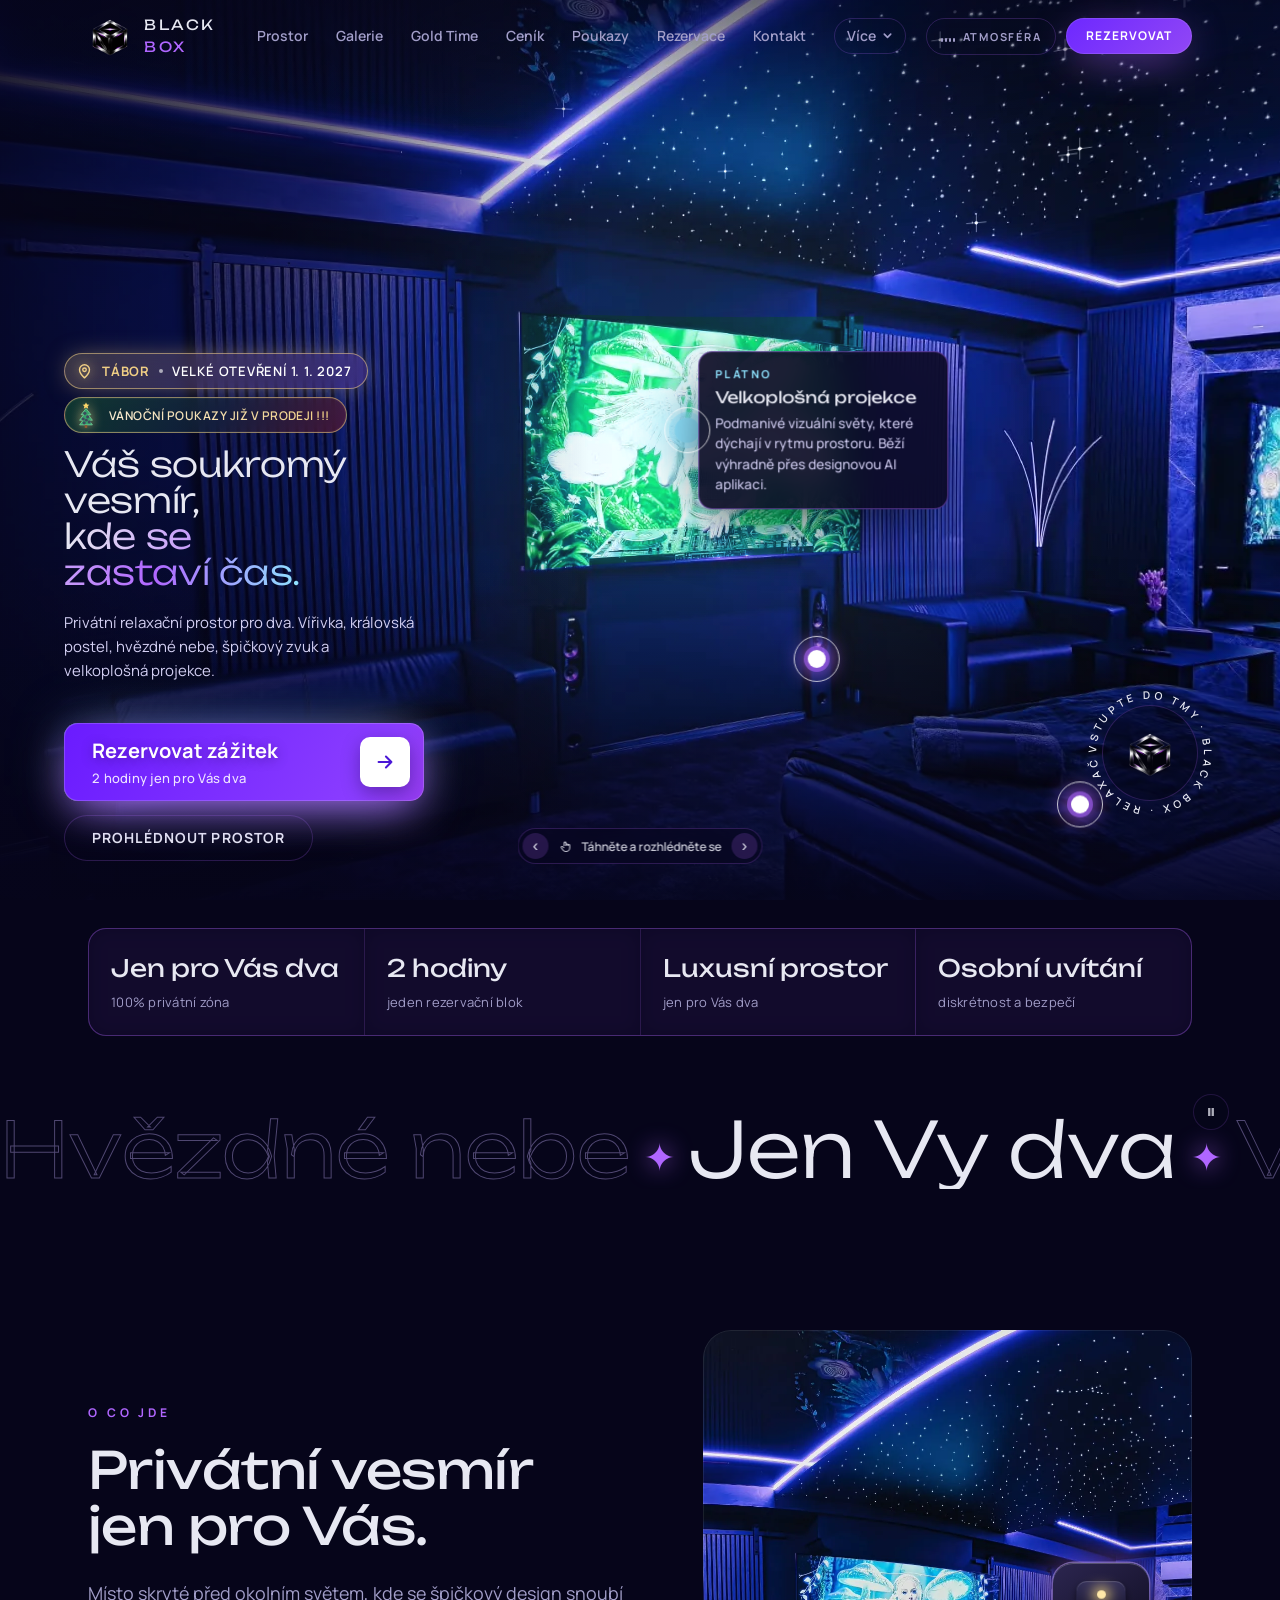
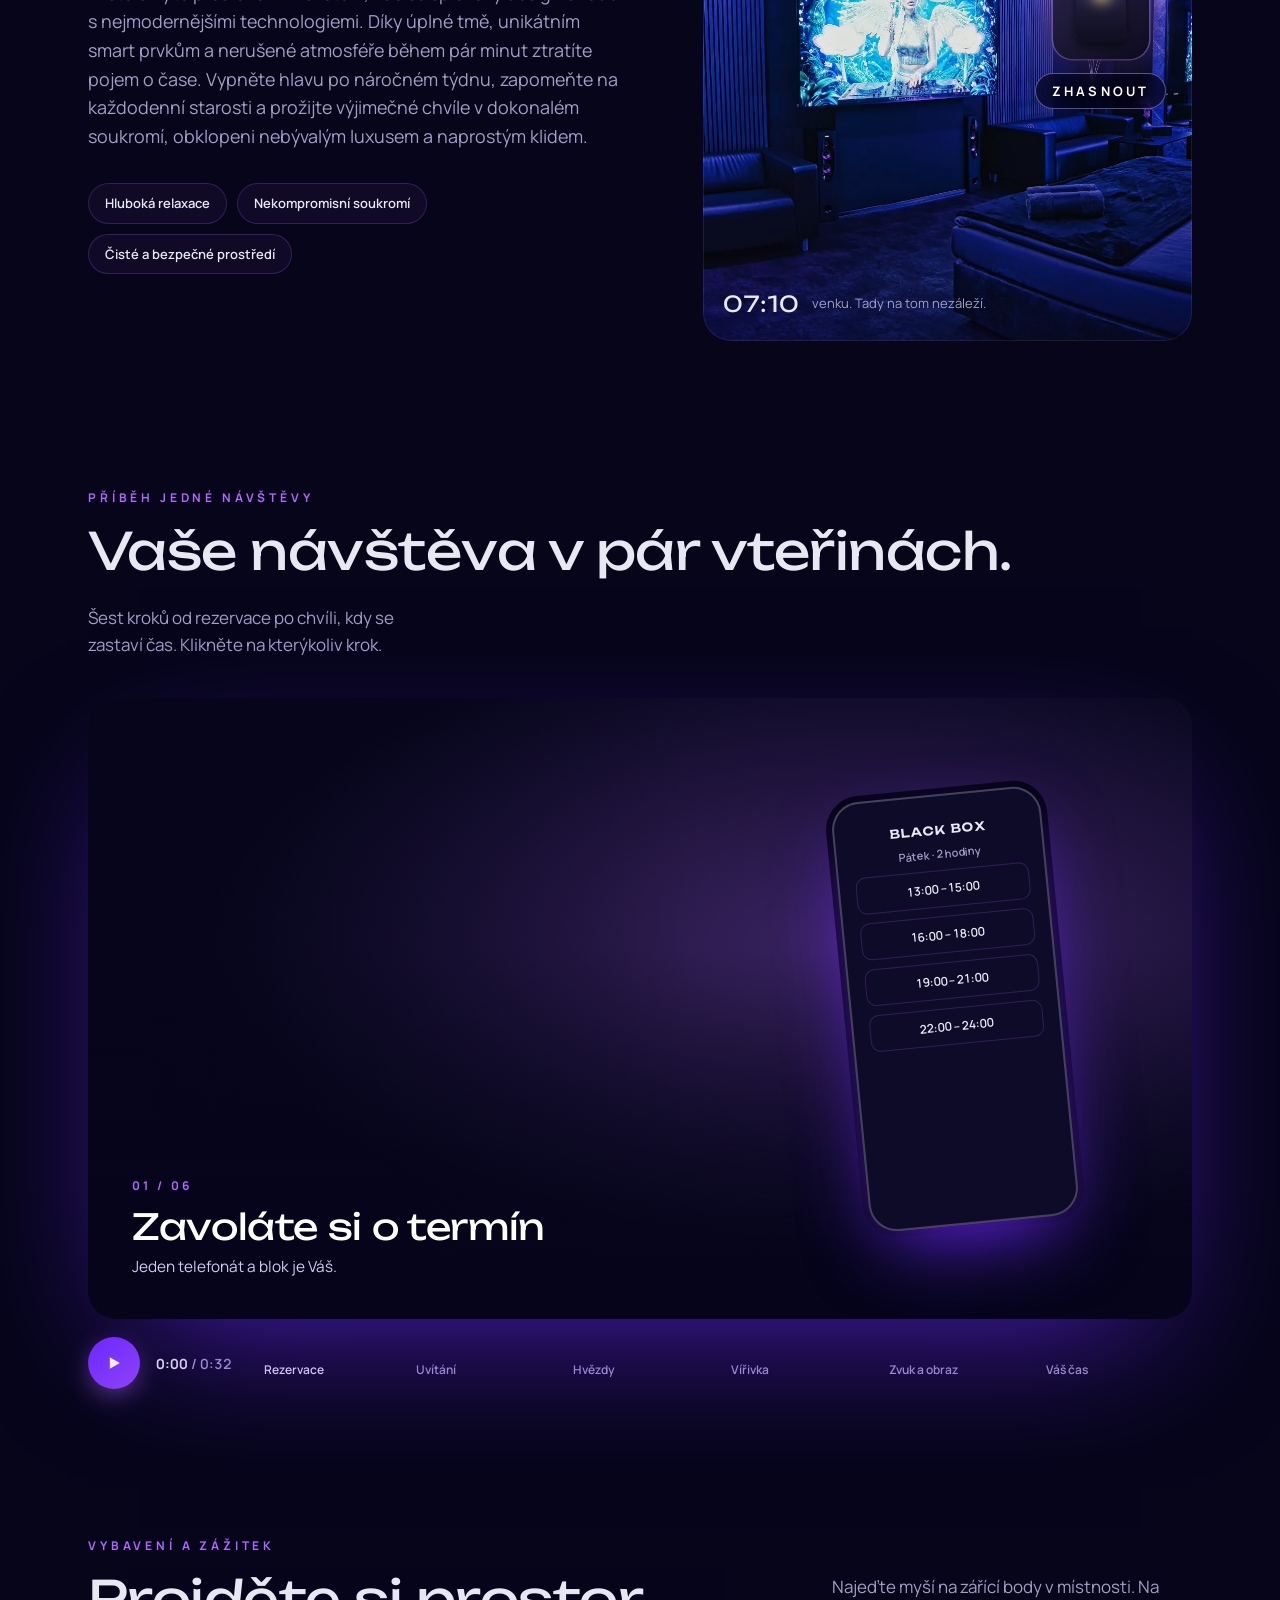
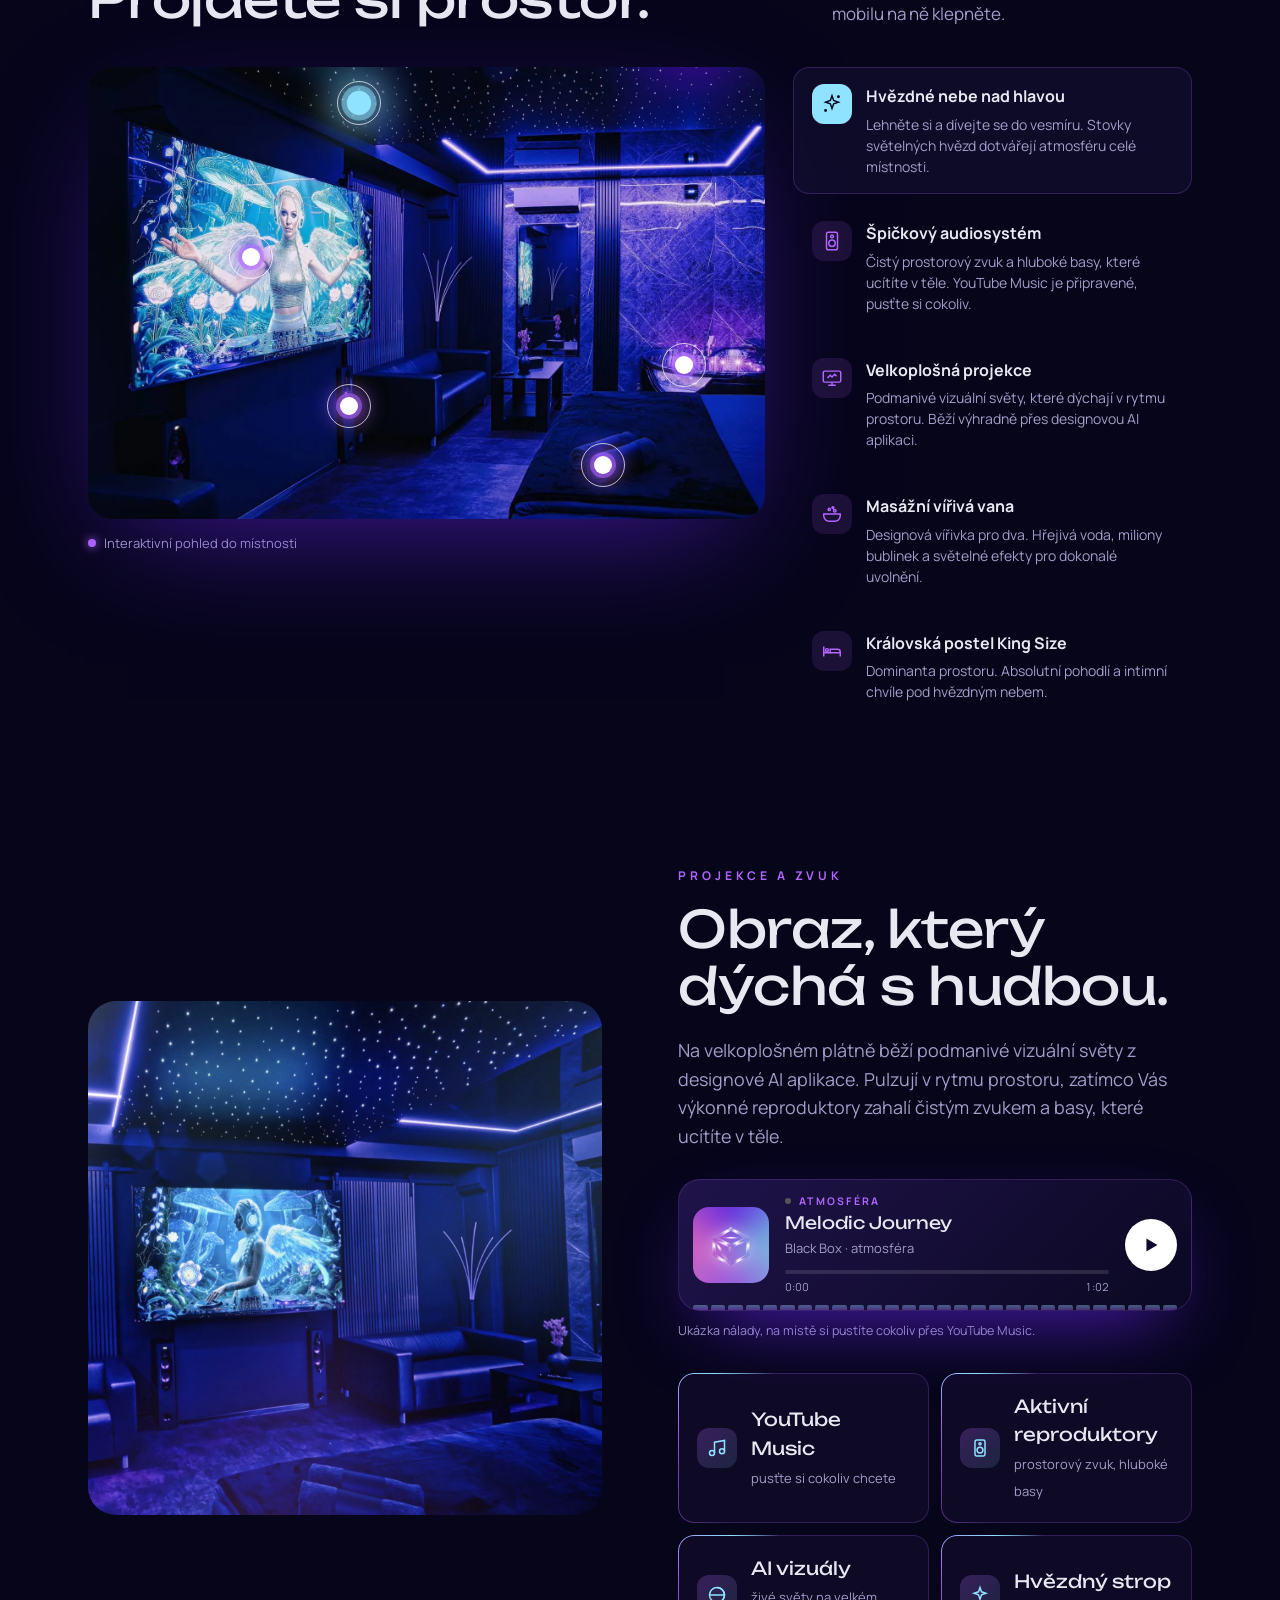
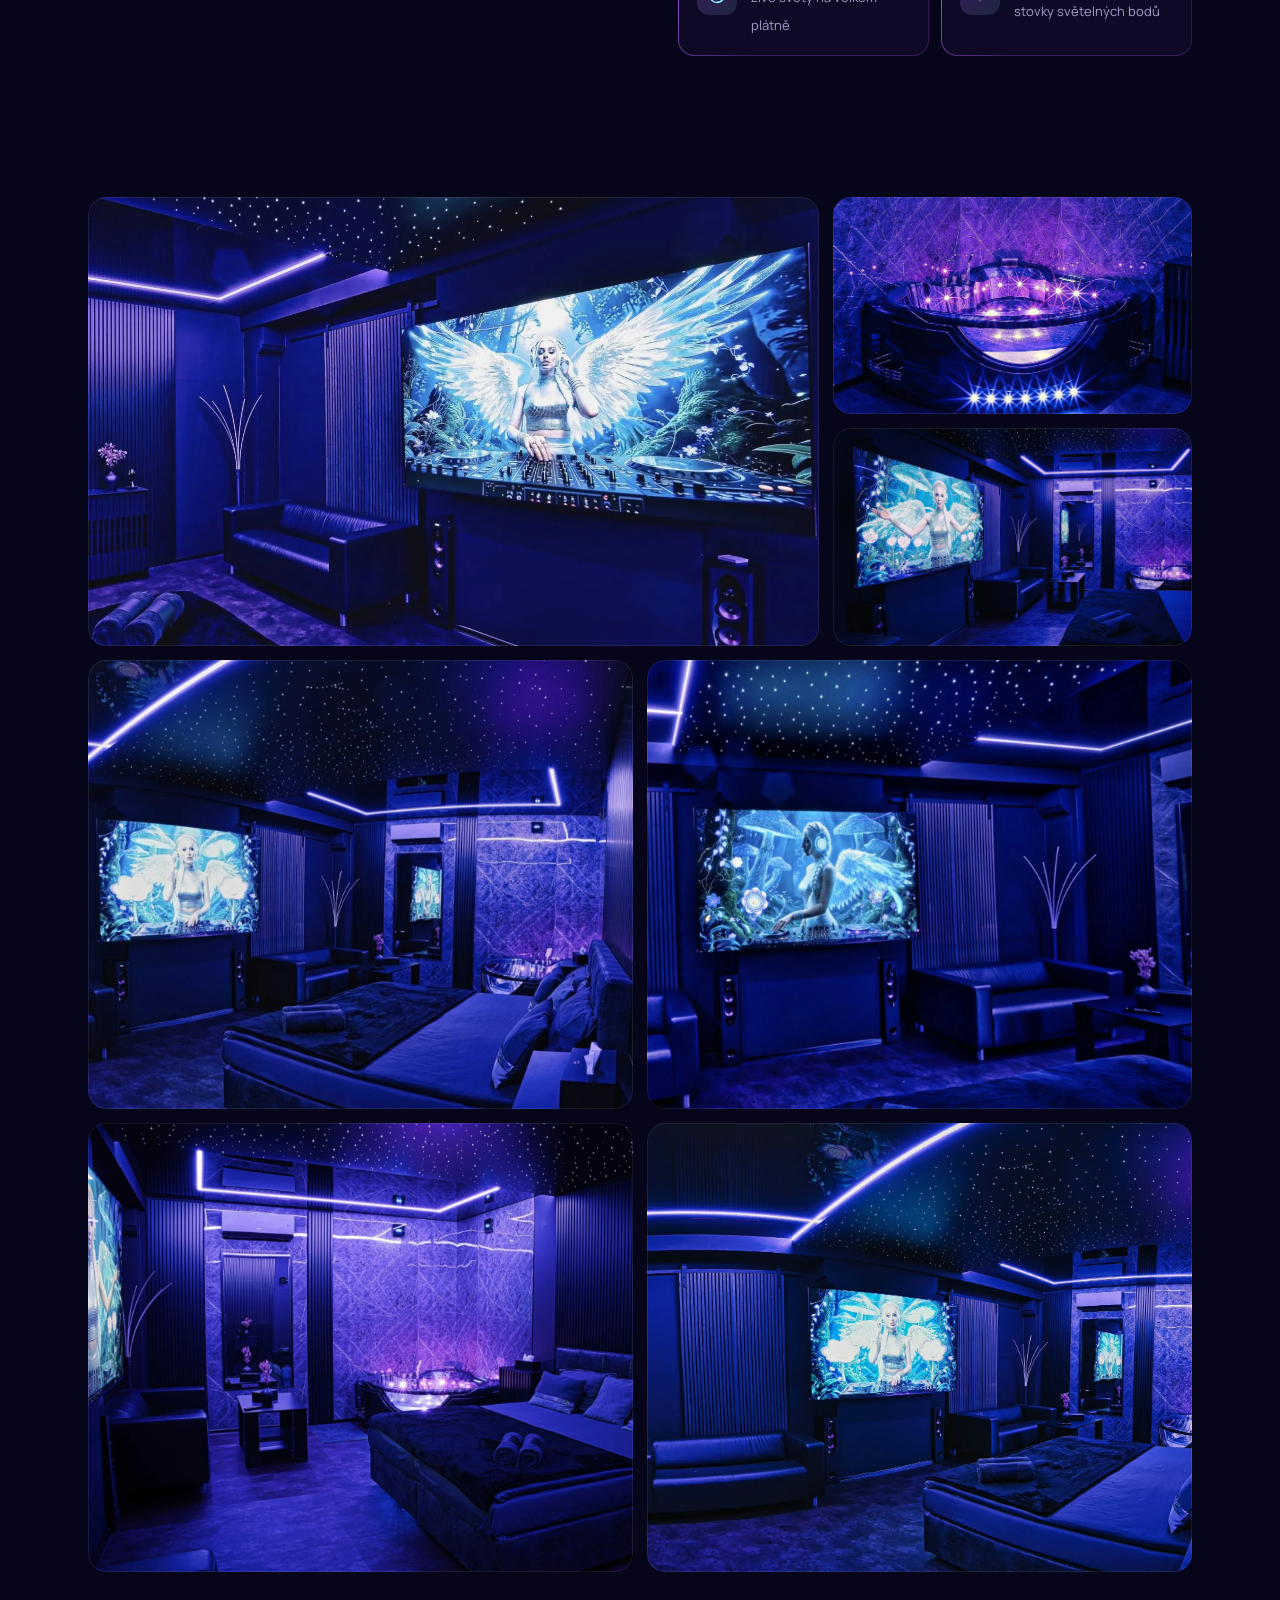
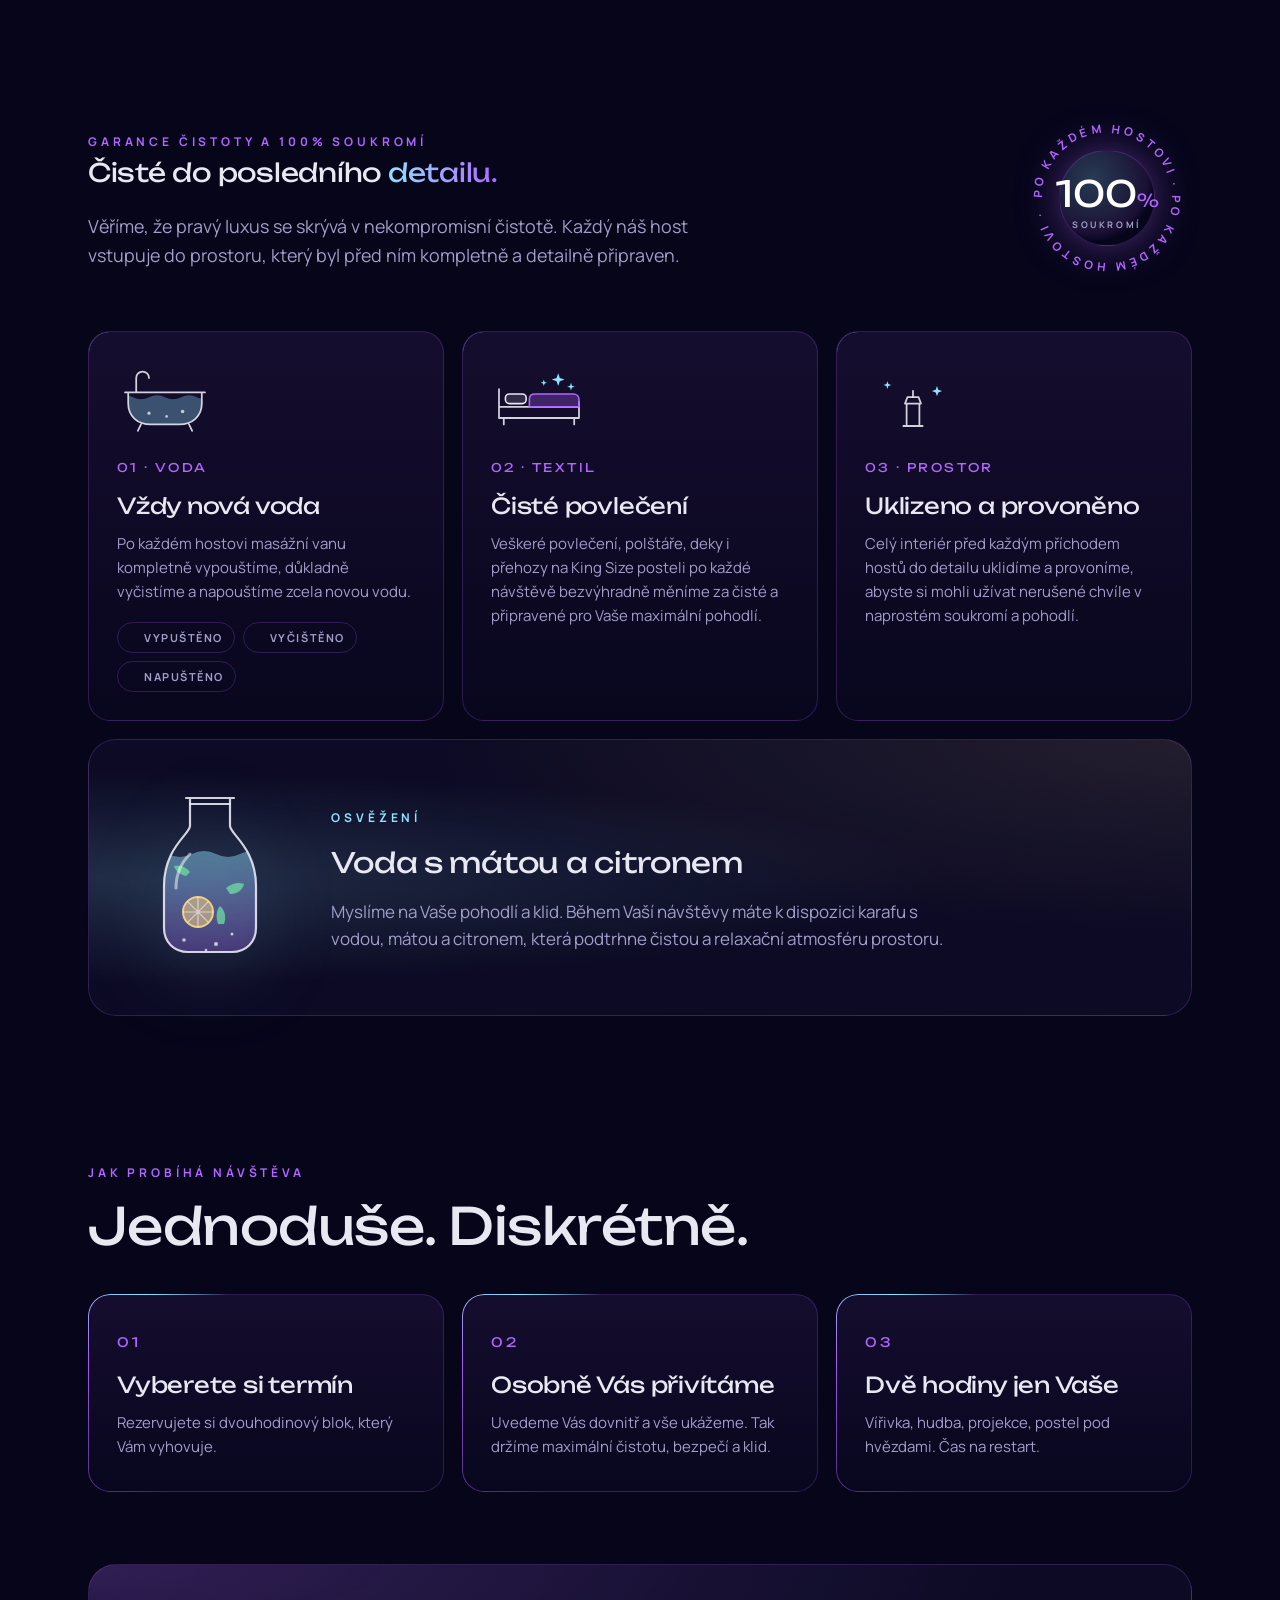
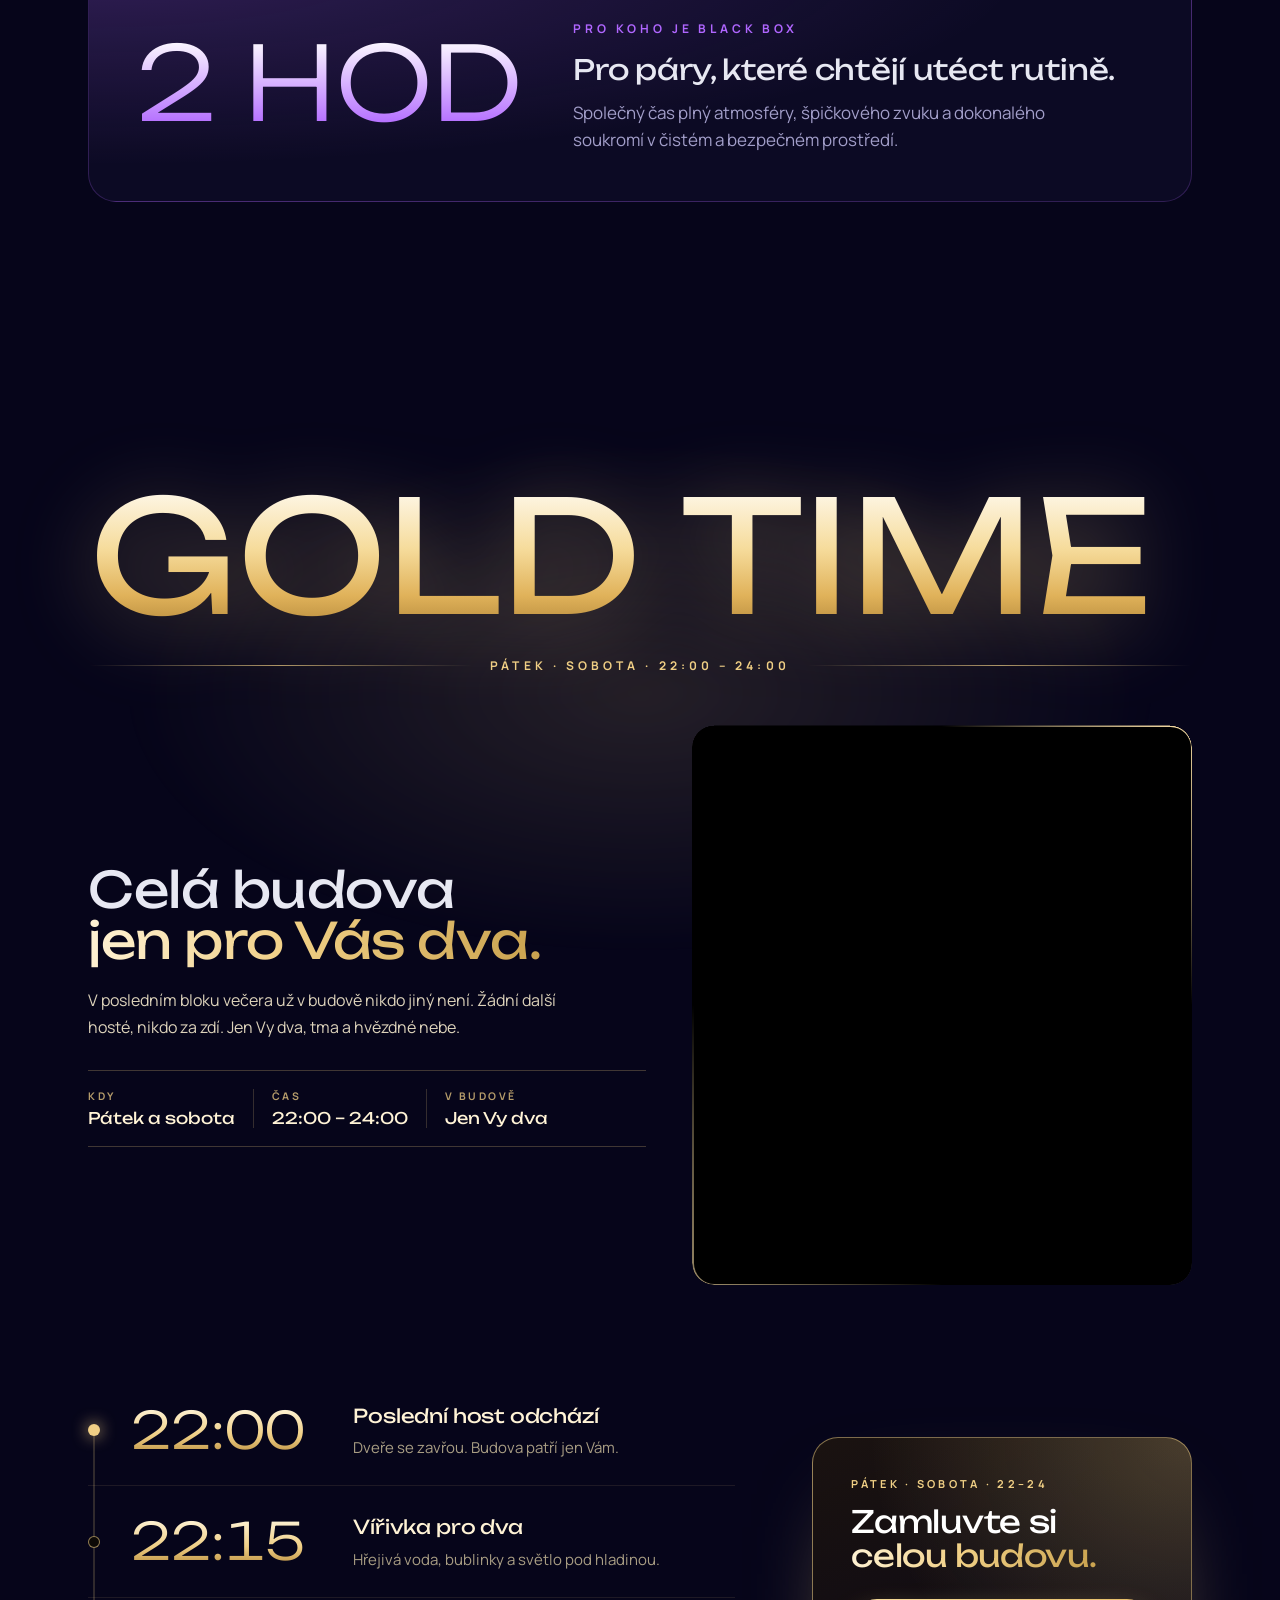
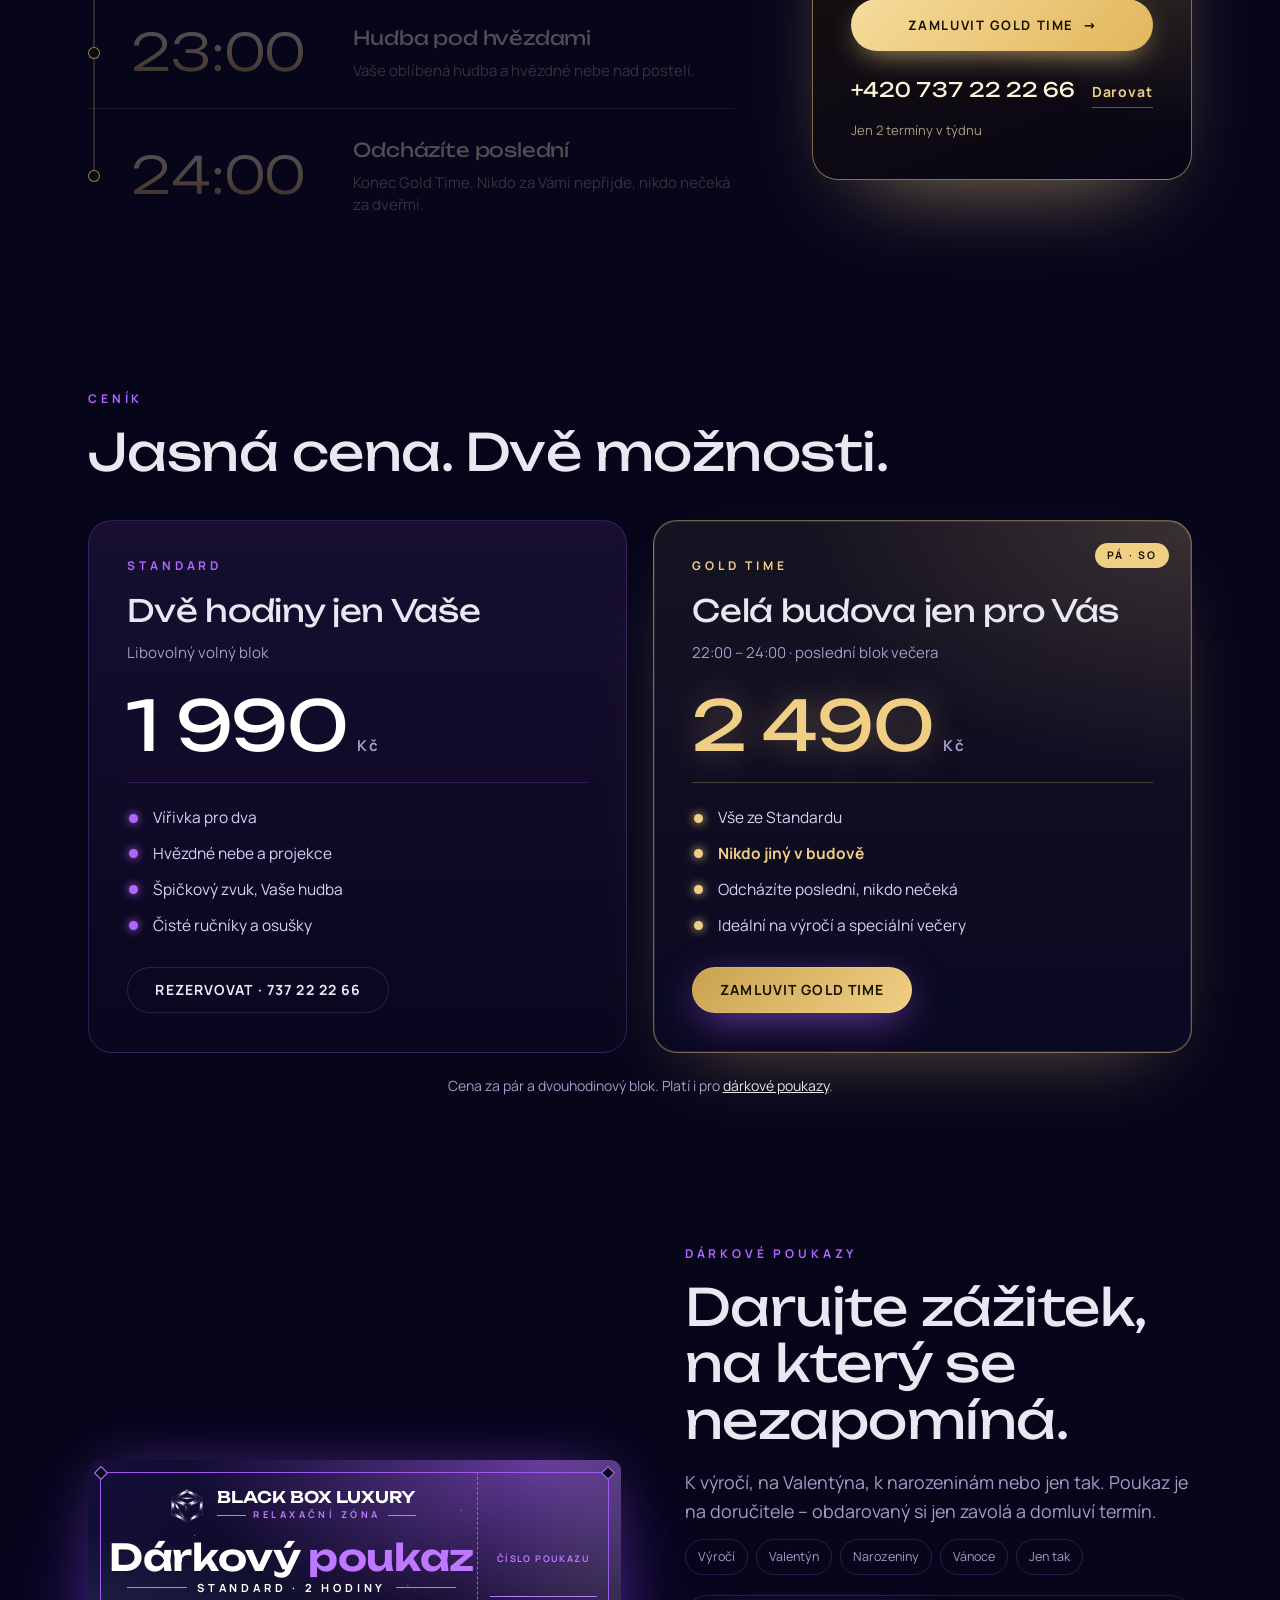
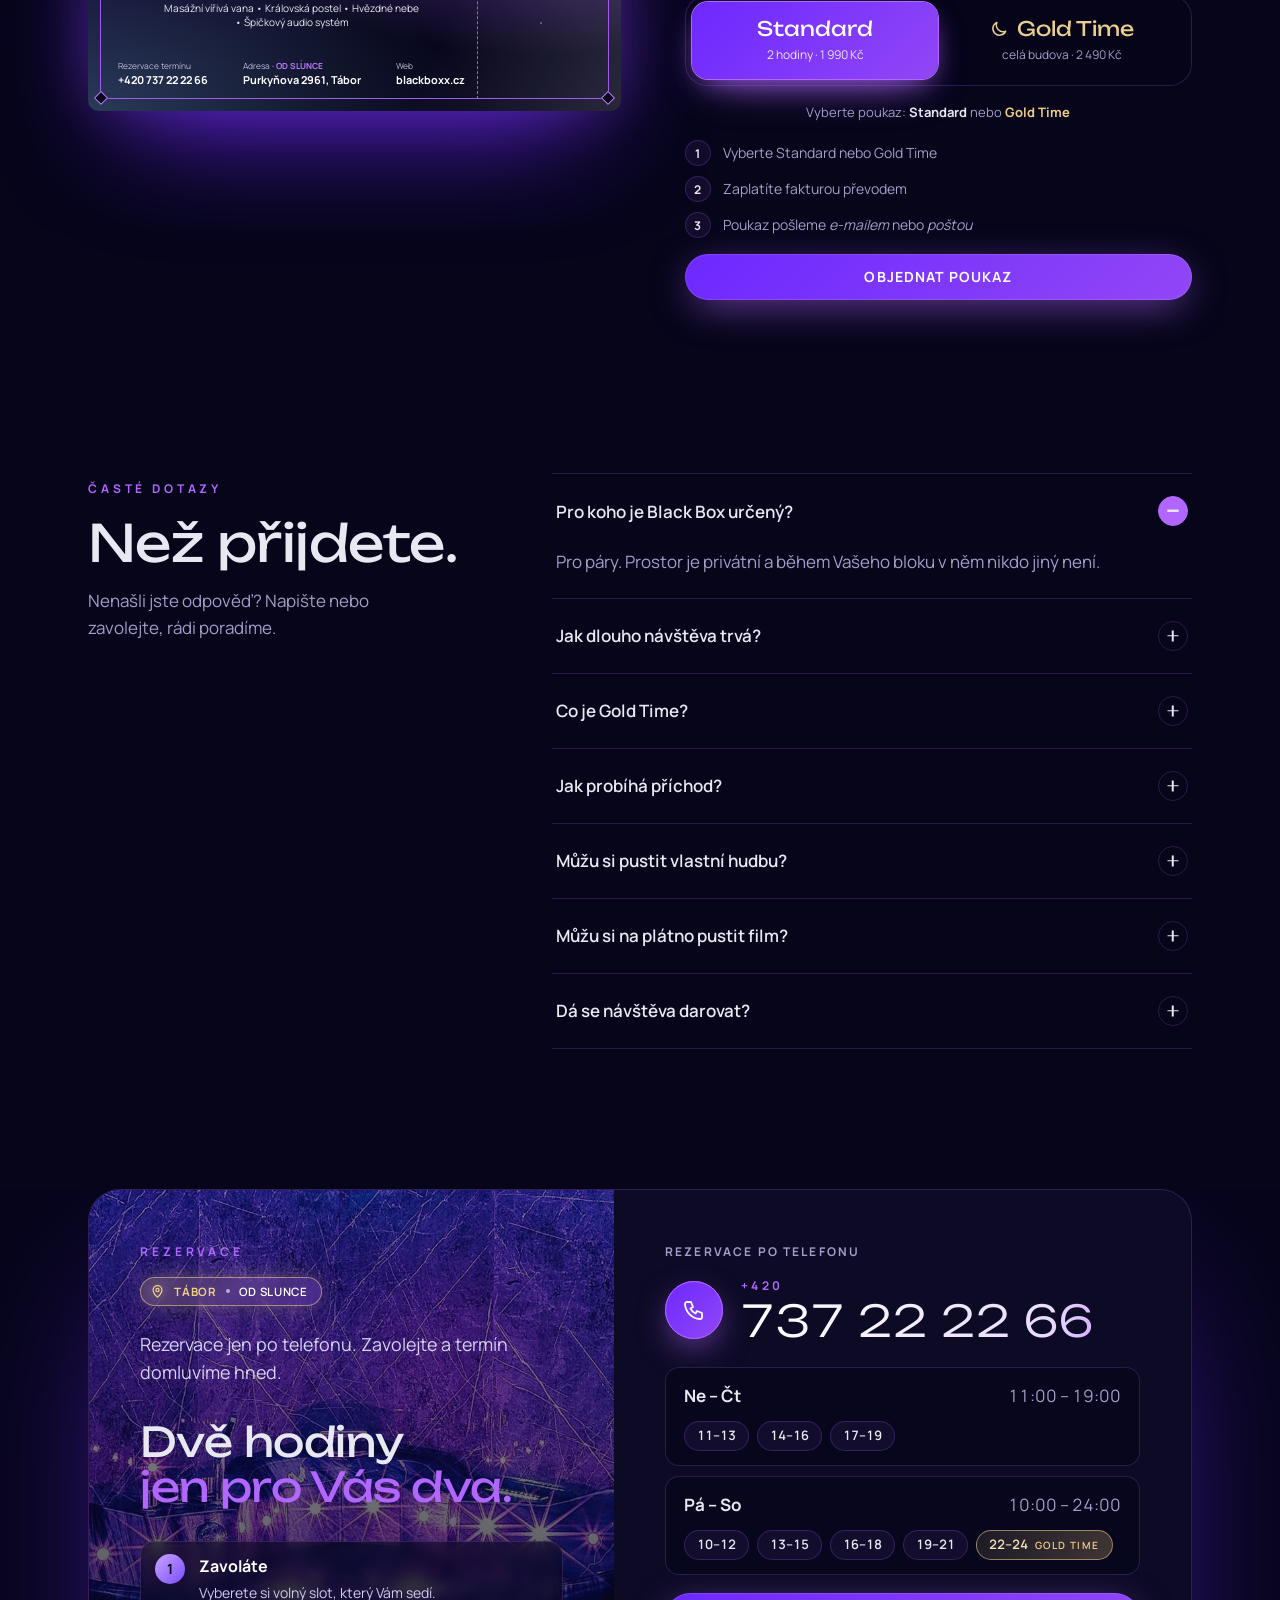
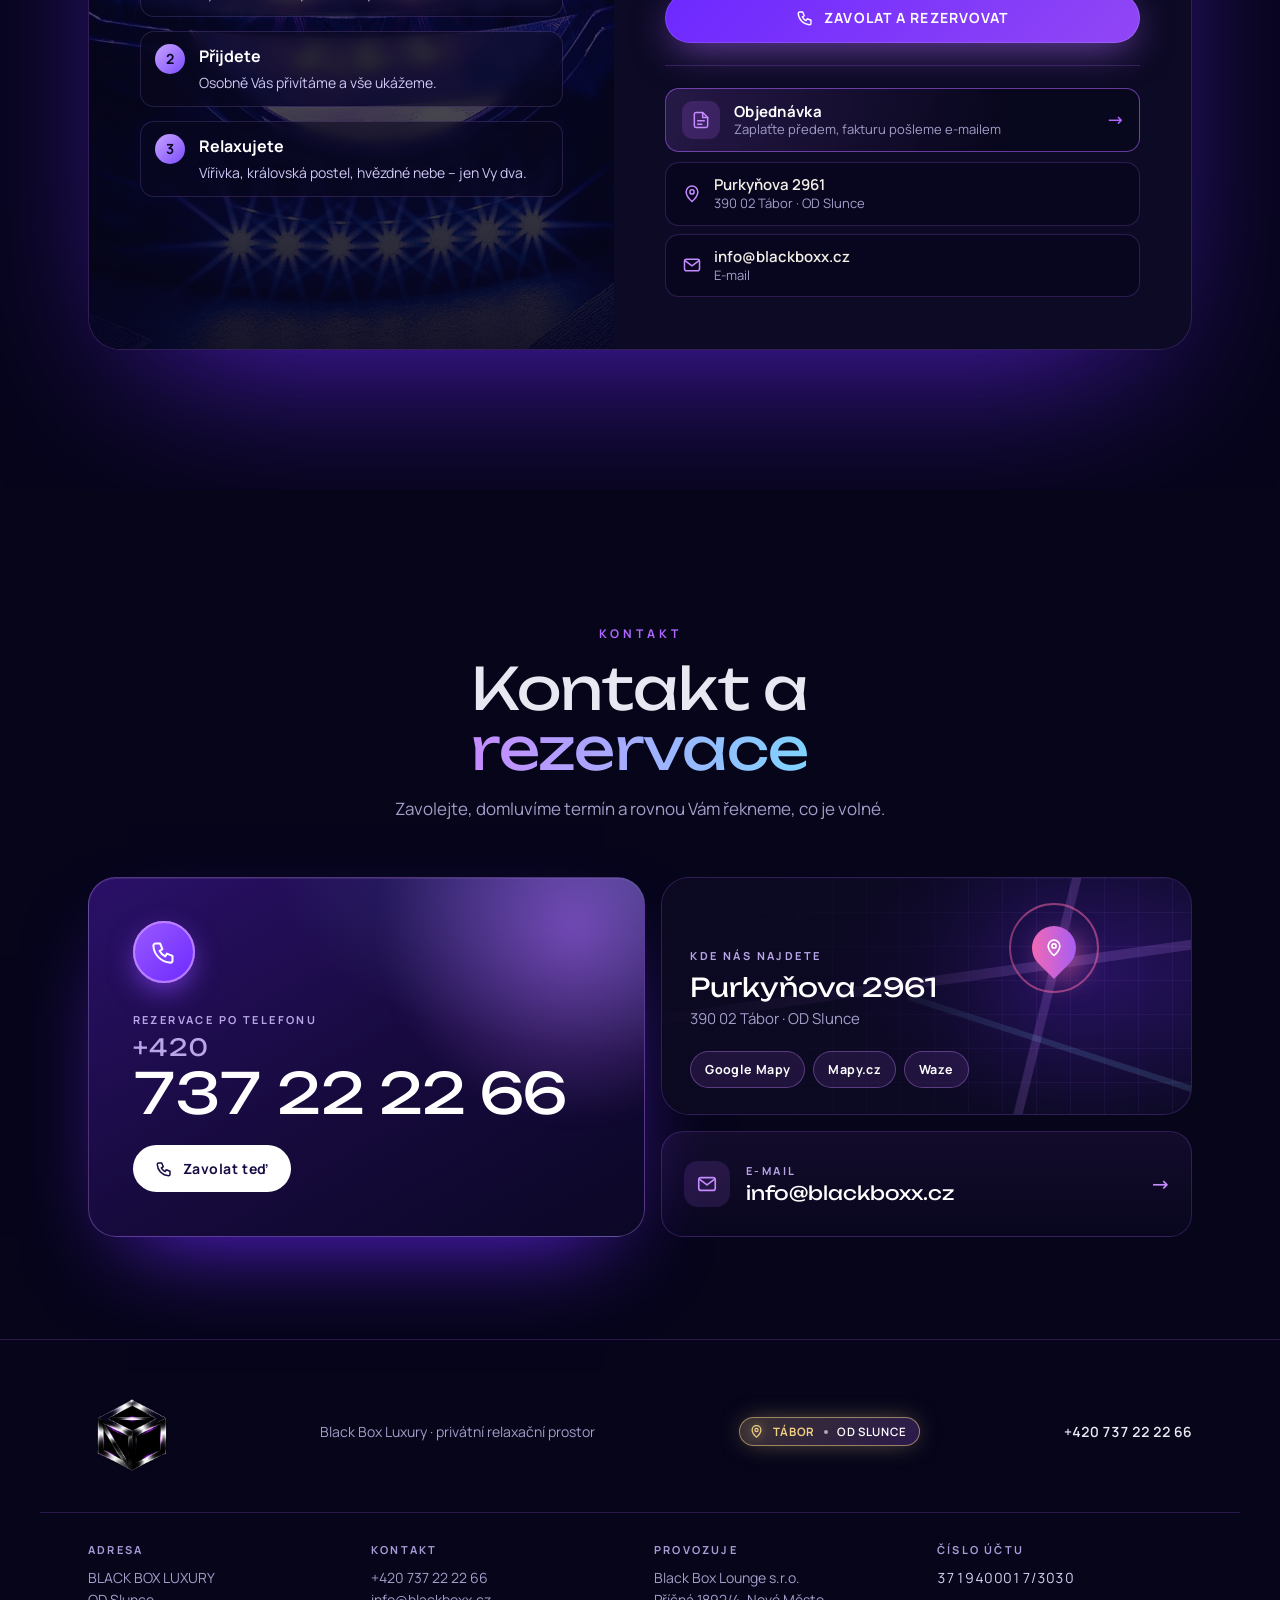
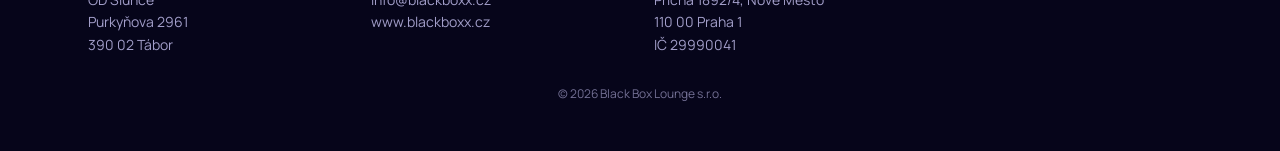
==== index.html @ 22966eb9 "LIVE: vyrovnání zvětšeného písma u poukazu Co-Authored-By: Claude Opus 5.5 <noreply@anthropic.com> C" ====
<!doctype html>
<html lang="cs">
<head>
<meta charset="utf-8">
<meta name="viewport" content="width=device-width, initial-scale=1, viewport-fit=cover">
<meta name="theme-color" content="#06051a">
<title>Privátní wellness pro páry Tábor | Vířivka a relaxace | Black Box Luxury</title>
<meta name="description" content="Privátní relaxační prostor pro páry v Táboře, OD Slunce. Vířivka, královská postel, hvězdné nebe, špičkový zvuk a velkoplošná projekce. Bloky po 2 hodinách, dárkové poukazy.">
<meta name="robots" content="index, follow">
<link rel="canonical" href="https://blackboxx.cz/">

<link rel="icon" type="image/png" sizes="32x32" href="img/ikona-01.png">
<link rel="apple-touch-icon" href="img/ikona-02.png">
<meta property="og:type" content="website">
<meta property="og:locale" content="cs_CZ">
<meta property="og:site_name" content="Black Box Luxury">
<meta property="og:title" content="Black Box Luxury – Váš soukromý vesmír v Táboře">
<meta property="og:description" content="Privátní relaxační prostor pro dva. Vířivka, královská postel, hvězdné nebe, špičkový zvuk a velkoplošná projekce. Bloky po 2 hodinách.">
<meta property="og:url" content="https://blackboxx.cz/">
<meta property="og:image" content="https://www.blackboxx.cz/og-image.jpg">
<meta property="og:image:width" content="1200"><meta property="og:image:height" content="630">
<meta property="og:image:alt" content="Místnost Black Box s hvězdným nebem, projekčním plátnem a vířivkou">
<meta name="twitter:card" content="summary_large_image">
<meta name="twitter:title" content="Black Box Luxury – Váš soukromý vesmír v Táboře">
<meta name="twitter:description" content="Privátní relaxační prostor pro dva. Vířivka, královská postel, hvězdné nebe, špičkový zvuk a projekce.">
<meta name="twitter:image" content="https://www.blackboxx.cz/og-image.jpg">
<script type="application/ld+json">{"@context": "https://schema.org", "@type": "LocalBusiness", "name": "Black Box Luxury", "telephone": "+420737222266", "description": "Privátní relaxační prostor pro páry: vířivka, královská postel, hvězdné nebe, špičkový zvuk a velkoplošná projekce. Bloky po 2 hodinách.", "url": "https://blackboxx.cz/", "image": ["https://www.blackboxx.cz/og-image.jpg", "https://www.blackboxx.cz/og-image.jpg"], "logo": "https://www.blackboxx.cz/og-image.jpg", "email": "info@blackboxx.cz", "address": {"@type": "PostalAddress", "streetAddress": "Purkyňova 2961", "postalCode": "390 02", "addressLocality": "Tábor", "addressCountry": "CZ"}, "openingHoursSpecification": [{"@type": "OpeningHoursSpecification", "dayOfWeek": ["Sunday", "Monday", "Tuesday", "Wednesday", "Thursday"], "opens": "11:00", "closes": "19:00"}, {"@type": "OpeningHoursSpecification", "dayOfWeek": ["Friday", "Saturday"], "opens": "10:00", "closes": "23:59"}], "amenityFeature": [{"@type": "LocationFeatureSpecification", "name": "Vířivka", "value": true}, {"@type": "LocationFeatureSpecification", "name": "Hvězdné nebe", "value": true}, {"@type": "LocationFeatureSpecification", "name": "Velkoplošná projekce", "value": true}, {"@type": "LocationFeatureSpecification", "name": "Prostorový zvuk", "value": true}, {"@type": "LocationFeatureSpecification", "name": "King Size postel", "value": true}]}</script>
<script type="application/ld+json">{"@context": "https://schema.org", "@type": "FAQPage", "mainEntity": [{"@type": "Question", "name": "Pro koho je Black Box určený?", "acceptedAnswer": {"@type": "Answer", "text": "Pro páry. Prostor je privátní a během Vašeho bloku v něm nikdo jiný není."}}, {"@type": "Question", "name": "Jak dlouho návštěva trvá?", "acceptedAnswer": {"@type": "Answer", "text": "Jeden blok trvá 2 hodiny. Od neděle do čtvrtka jsou bloky 11–13, 14–16 a 17–19. V pátek a sobotu 10–12, 13–15, 16–18, 19–21 a 22–24."}}, {"@type": "Question", "name": "Co je Gold Time?", "acceptedAnswer": {"@type": "Answer", "text": "Poslední večerní blok v pátek a sobotu od 22 do 24 hodin. Nejhlubší tma, nejvíc klidu a noc začíná tady."}}, {"@type": "Question", "name": "Jak probíhá příchod?", "acceptedAnswer": {"@type": "Answer", "text": "Vždy Vás osobně přivítáme a uvedeme dovnitř. Díky tomu držíme maximální čistotu, bezpečí a klid. Diskrétnost je pro nás samozřejmost."}}, {"@type": "Question", "name": "Můžu si pustit vlastní hudbu?", "acceptedAnswer": {"@type": "Answer", "text": "Ano. V prostoru je připravené zařízení s přístupem na YouTube Music, pustíte si cokoliv chcete."}}, {"@type": "Question", "name": "Můžu si na plátno pustit film?", "acceptedAnswer": {"@type": "Answer", "text": "Ne, projekce běží výhradně přes designovou AI aplikaci. Na plátně se promítají živé vizuální světy, které dotvářejí atmosféru prostoru."}}, {"@type": "Question", "name": "Dá se návštěva darovat?", "acceptedAnswer": {"@type": "Answer", "text": "Ano. Dárkový poukaz na klasický blok i na Gold Time je na doručitele – pošleme ho e-mailem nebo poštou."}}]}</script>

<link rel="stylesheet" href="css/style.css?v=152673ba">
</head>
<body>


<div class="sprog" aria-hidden="true"><i id="sprog"></i></div>
<nav class="sidenav" id="sidenav" aria-label="Sekce stránky">
  <a href="#koncept"><span>Koncept</span></a><a href="#pribeh"><span>Vaše návštěva</span></a><a href="#prostor"><span>Prostor</span></a><a href="#projekce"><span>Projekce a zvuk</span></a><a href="#galerie"><span>Galerie</span></a><a href="#cistota"><span>Čistota</span></a><a href="#navsteva"><span>Návštěva</span></a><a href="#goldtime"><span>Gold Time</span></a><a href="#cenik"><span>Ceník</span></a><a href="#poukazy"><span>Poukazy</span></a><a href="#rezervace"><span>Rezervace</span></a><a href="#kontakt"><span>Kontakt</span></a>
</nav>
<a class="mbar" id="mbar" href="tel:+420737222266"><span><small>Nejbližší blok</small><b id="mbNext">–</b></span><i aria-hidden="true">Zavolat →</i></a>
<div class="bbloader" id="loader" aria-hidden="true"><div class="lw"><img src="img/foto-04.webp" alt=""><span>BLACK BOX</span><i><b></b></i></div></div>
<canvas id="stars" aria-hidden="true"></canvas>

<header class="nav" id="nav">
  <div class="wrap nav-in">
    <a class="brand" href="#top" aria-label="Black Box Luxury">
      <div class="bi"><img src="img/foto-04.webp" alt=""></div>
      <span>BLACK <b>BOX</b></span>
    </a>
    <nav class="links" aria-label="Hlavní menu">
      <a href="#prostor">Prostor</a>
      <a href="#galerie">Galerie</a>
      <a href="#goldtime">Gold Time</a>
      <a href="#cenik">Ceník</a>
      <a href="#poukazy">Poukazy</a>
      <a href="#rezervace">Rezervace</a>
      <a href="#kontakt">Kontakt</a>
      <div class="more" id="more">
        <button class="more-b" id="moreB" type="button" aria-haspopup="true" aria-expanded="false" aria-controls="moreM">Více<svg viewBox="0 0 12 12" aria-hidden="true"><path d="M2.5 4.5 6 8l3.5-3.5"/></svg></button>
        <div class="more-m" id="moreM">
          <a href="#koncept"><small>01</small>O co jde</a>
          <a href="#pribeh"><small>02</small>Vaše návštěva</a>
          <a href="#projekce"><small>03</small>Projekce a zvuk</a>
          <a href="#cistota"><small>04</small>Čistota a soukromí</a>
          <a href="#navsteva"><small>05</small>Jak probíhá návštěva</a>
          <a href="#faq"><small>06</small>Časté dotazy</a>
        </div>
      </div>
    </nav>
    <div class="nav-r">
      <button class="snd" id="snd" type="button" aria-pressed="false" aria-label="Atmosféra – ambientní hudba"><span class="bars"><span></span><span></span><span></span><span></span></span><span class="t">Atmosféra</span></button>
      <a class="btn sm" href="#rezervace">Rezervovat</a>
      <button class="burger" id="burger" type="button" aria-label="Otevřít menu" aria-expanded="false" aria-controls="mmenu"><i></i><i></i><i></i></button>
    </div>
  </div>
</header>

<main id="top">
  <section class="hero hero2" id="hero">
   <div class="hsticky">
    <div class="hero-stage" id="stage" role="group" aria-label="Celkový pohled do prostoru Black Box: hvězdné nebe, projekční plátno, postel a vířivka">
      <canvas id="gl" aria-hidden="true"></canvas>
      <div id="hspots"></div>
      <div class="hero-par" id="heroPar"><div class="hero-img" id="heroImg"><div class="screen-live"></div><div class="screen-scan"></div><div class="screen-bloom"></div><canvas class="ceiling" id="ceiling" aria-hidden="true"></canvas></div></div>
      <div class="swipehint" id="swipeHint" aria-hidden="true"><svg viewBox="0 0 24 24" fill="none" stroke="currentColor" stroke-width="1.5" stroke-linecap="round" stroke-linejoin="round"><path d="M9 11V6.5a1.5 1.5 0 013 0V11m0-1.5a1.5 1.5 0 013 0V11m0-.5a1.5 1.5 0 013 0v3.5a6 6 0 01-6 6h-.6a5 5 0 01-4-2l-2.9-3.9a1.4 1.4 0 012.1-1.8L9 14"/></svg><i></i></div>
      <div class="mhead" aria-hidden="true"><span class="locb"><svg viewBox="0 0 24 24" fill="none" stroke="currentColor" stroke-width="2" stroke-linecap="round" stroke-linejoin="round"><path d="M12 21s-7-6.2-7-11.5a7 7 0 0114 0C19 14.8 12 21 12 21z"/><circle cx="12" cy="9.5" r="2.5"/></svg><b>Tábor</b><i></i>OD Slunce</span><strong>Váš soukromý vesmír,<br><em>kde se zastaví čas.</em></strong></div>
    </div>
    <div class="hero-glow" id="heroGlow"></div>
    <div class="intro" id="intro">
      <div class="word">BLACK<b>BOX</b></div>
      <div class="sub">Privátní relaxační prostor</div>
      <a class="enter" href="#" id="enter">Vstupte do tmy<i></i></a>
    </div>
    <div class="look" id="look">
      <button type="button" id="lookL" aria-label="Otočit doleva">‹</button>
      <span><svg viewBox="0 0 24 24" fill="none" stroke="currentColor" stroke-width="1.7" aria-hidden="true"><path d="M9 11V6.5a1.5 1.5 0 013 0V11m0-1.5a1.5 1.5 0 013 0V11m0-.5a1.5 1.5 0 013 0v3.5a6 6 0 01-6 6h-.6a5 5 0 01-4-2l-2.9-3.9a1.4 1.4 0 012.1-1.8L9 14"/></svg>Táhněte a rozhlédněte se</span>
      <button type="button" id="lookR" aria-label="Otočit doprava">›</button>
    </div>
    <div class="hs-chips" id="hsChips" aria-label="Prvky v místnosti"></div>
    <div class="hs-info" id="hsInfo" hidden aria-live="polite"><button type="button" id="hsX" aria-label="Zavřít">×</button><b id="hsK"></b><strong id="hsT"></strong><p id="hsP"></p></div>
    <a class="orbit" href="#prostor" aria-label="Prohlédnout prostor">
      <svg viewBox="0 0 132 132" aria-hidden="true"><defs><path id="circ" d="M66,66 m-54,0 a54,54 0 1,1 108,0 a54,54 0 1,1 -108,0"/></defs><text><textPath href="#circ">Vstupte do tmy · Black Box · Relaxační prostor ·</textPath></text></svg>
      <img src="img/foto-04.webp" alt="">
    </a>
    <div class="wrap hero-in">
      <div class="hero-copy">
        <span class="locb"><svg viewBox="0 0 24 24" fill="none" stroke="currentColor" stroke-width="2" stroke-linecap="round" stroke-linejoin="round"><path d="M12 21s-7-6.2-7-11.5a7 7 0 0114 0C19 14.8 12 21 12 21z"/><circle cx="12" cy="9.5" r="2.5"/></svg><b>Tábor</b><i></i>Velké otevření 1. 1. 2027</span>
        <a class="locb xmas" href="#poukazy"><span class="xt" aria-hidden="true"><svg viewBox="0 0 24 24"><path class="st" d="M12 1.2l.9 1.9 2 .2-1.5 1.3.5 2-1.9-1.1-1.9 1.1.5-2-1.5-1.3 2-.2z"/><path class="tr" d="M12 6.5l-4.2 5.2h2.3l-3.6 4.8h3l-3 4h11l-3-4h3l-3.6-4.8h2.3z"/><rect class="tk" x="10.9" y="20.5" width="2.2" height="2.6" rx=".4"/><circle class="l l1" cx="11" cy="10.6" r="1.35"/><circle class="l l2" cx="13.4" cy="13.6" r="1.35"/><circle class="l l3" cx="9.6" cy="15.4" r="1.35"/><circle class="l l4" cx="14.8" cy="17.9" r="1.35"/><circle class="l l5" cx="10.4" cy="18.7" r="1.35"/><circle class="l l6" cx="12.3" cy="16.4" r="1.2"/></svg></span><span class="xtx">Vánoční poukazy již v prodeji&nbsp;!!!</span></a>
        <h1><span class="l">Váš soukromý vesmír,</span><span class="l"><em>kde se zastaví čas.</em></span></h1>
        <p class="lead">Privátní relaxační prostor pro dva. Vířivka, královská postel, hvězdné nebe, špičkový zvuk a velkoplošná projekce.</p>
        <div class="hero-cta">
          <a class="btn cta-x" href="#rezervace"><span class="cx-t"><b>Rezervovat zážitek</b><small>2 hodiny jen pro Vás dva</small></span><span class="cx-a" aria-hidden="true"><svg viewBox="0 0 24 24" fill="none" stroke="currentColor" stroke-width="2.2" stroke-linecap="round" stroke-linejoin="round"><path d="M5 12h14M13 6l6 6-6 6"/></svg></span></a>
          <a class="btn ghost" href="#prostor">Prohlédnout prostor</a>
        </div>
      </div>
    </div>
   </div>
  </section>
  <div class="wrap facts-wrap">
    <div class="facts">
      <div class="fact"><strong>Jen pro Vás dva</strong><span>100% privátní zóna</span></div>
      <div class="fact"><strong>2 hodiny</strong><span>jeden rezervační blok</span></div>
      <div class="fact"><strong>Luxusní prostor</strong><span>jen pro Vás dva</span></div>
      <div class="fact"><strong>Osobní uvítání</strong><span>diskrétnost a bezpečí</span></div>
    </div>
  </div>

  <div class="marquee" id="marq"><button type="button" class="mqp" id="mqPause" aria-pressed="false" aria-label="Zastavit běžící text"><svg viewBox="0 0 24 24" fill="currentColor"><path d="M7 5h4v14H7zM13 5h4v14h-4z"/></svg></button><div class="mq" aria-hidden="true">
    <span>Hvězdné nebe<i>✦</i><b>Jen Vy dva</b><i>✦</i>Vířivka<i>✦</i><b>Čas se zastaví</b><i>✦</i>Prostorový zvuk<i>✦</i><b>Vypněte hlavu</b><i>✦</i>King Size<i>✦</i><b class="g">Gold Time</b><i>✦</i></span>
    <span>Hvězdné nebe<i>✦</i><b>Jen Vy dva</b><i>✦</i>Vířivka<i>✦</i><b>Čas se zastaví</b><i>✦</i>Prostorový zvuk<i>✦</i><b>Vypněte hlavu</b><i>✦</i>King Size<i>✦</i><b class="g">Gold Time</b><i>✦</i></span>
  </div></div>

  <section id="koncept">
    <div class="wrap concept">
      <div class="reveal">
        <span class="eyebrow">O co jde</span>
        <h2>Privátní vesmír jen pro Vás.</h2>
        <p class="lead">Místo skryté před okolním světem, kde se špičkový design snoubí s nejmodernějšími technologiemi. Díky úplné tmě, unikátním smart prvkům a nerušené atmosféře během pár minut ztratíte pojem o čase. Vypněte hlavu po náročném týdnu, zapomeňte na každodenní starosti a prožijte výjimečné chvíle v dokonalém soukromí, obklopeni nebývalým luxusem a naprostým klidem.</p>
        <div class="pillars">
          <span class="pill">Hluboká relaxace</span>
          <span class="pill">Nekompromisní soukromí</span>
          <span class="pill">Čisté a bezpečné prostředí</span>
        </div>
      </div>
      <div class="concept-img reveal">
        <img src="[data-uri]" alt="Pohled do prostoru Black Box: projekční plátno, hvězdný strop a postel">
        <div class="ci-stars" aria-hidden="true"></div><button class="wsw" id="lightsBtn" type="button" aria-label="Zhasnout světla"><span class="plate" aria-hidden="true"><span class="rock"></span></span><span class="wl">Zhasnout</span></button><div class="clock"><b id="clock">--:--</b> venku. Tady na tom nezáleží.</div>
      </div>
    </div>
  </section>

  <section id="pribeh" style="padding-top:0">
    <div class="wrap">
      <div class="head">
        <div>
          <span class="eyebrow">Příběh jedné návštěvy</span>
          <h2>Vaše návštěva v pár vteřinách.</h2>
        </div>
        <p>Šest kroků od rezervace po chvíli, kdy se zastaví čas. Klikněte na kterýkoliv krok.</p>
      </div>
      <div class="story" id="story">
        <div class="st-stage" id="stStage">
          <div class="sc s1" data-i="0">
            <div class="phone" id="phone"><div class="hd">BLACK BOX</div><div class="dt">Pátek · 2 hodiny</div>
              <div class="sl">13:00 – 15:00</div><div class="sl">16:00 – 18:00</div><div class="sl" id="slPick">19:00 – 21:00</div><div class="sl">22:00 – 24:00</div>
              <div class="ok" id="phOk">✓ Rezervace přijata</div></div>
            <div class="tap" id="tap"></div>
          </div>
          <div class="sc s2" data-i="1"><div class="ph" data-ph="bed"></div><div class="gap"></div><div class="door l"></div><div class="door r"></div></div>
          <div class="sc s3" data-i="2"><div class="ph" data-ph="pano"></div></div>
          <div class="sc s4" data-i="3"><div class="ph" data-ph="bath"></div></div>
          <div class="sc s5" data-i="4"><div class="ph" data-ph="proj"></div><div class="wave" aria-hidden="true"></div></div>
          <div class="sc s6" data-i="5">
            <div class="clk"><svg viewBox="-110 -110 220 220" aria-hidden="true">
              <circle r="100" fill="none" stroke="rgba(176,102,255,.35)" stroke-width="1.5"/>
              <circle r="92" fill="none" stroke="rgba(231,232,242,.12)" stroke-width="1" stroke-dasharray="1.2 8.4"/>
              <g id="ticks"></g>
              <line id="hH" x1="0" y1="8" x2="0" y2="-46" stroke="#e7e8f2" stroke-width="4" stroke-linecap="round"/>
              <line id="hM" x1="0" y1="10" x2="0" y2="-70" stroke="#e7e8f2" stroke-width="2.5" stroke-linecap="round"/>
              <line id="hS" x1="0" y1="16" x2="0" y2="-84" stroke="#b066ff" stroke-width="1.5" stroke-linecap="round" style="filter:drop-shadow(0 0 6px #b066ff)"/>
              <circle r="4.5" fill="#b066ff"/></svg></div>
            <a class="btn cta" href="#rezervace">Rezervovat zážitek</a>
          </div>
          <div class="st-cap" id="stCap"><span class="n" id="stN">01 / 06</span><h3 id="stH">Zavoláte si o termín</h3><p id="stP">Jeden telefonát a blok je Váš.</p></div>
        </div>
        <div class="st-ctrl">
          <button class="st-play" id="stPlay" type="button" aria-label="Přehrát"><svg viewBox="0 0 24 24" fill="currentColor" id="stIco"><path d="M7 5v14l12-7z"/></svg></button>
          <span class="st-time" id="stTime"><b>0:00</b> / 0:20</span>
          <div class="st-bar" id="stBar"></div>
        </div>
      </div>
    </div>
  </section>

  <section id="prostor" style="padding-top:0">
    <div class="wrap">
      <div class="head">
        <div>
          <span class="eyebrow">Vybavení a zážitek</span>
          <h2>Projděte si prostor.</h2>
        </div>
        <p>Najeďte myší na zářící body v místnosti. Na mobilu na ně klepněte.</p>
      </div>
      <div class="explore">
        <div>
          <div class="scene" id="scene">
            <img src="img/foto-05.webp" alt="Pohled do prostoru Black Box: projekční plátno, reproduktory, postel a vířivka pod hvězdným nebem">
            <button class="spot" data-i="0" style="left:40%;top:8%" aria-label="Hvězdné nebe"></button>
            <button class="spot" data-i="1" style="left:38.5%;top:75%" aria-label="Audiosystém"></button>
            <button class="spot" data-i="2" style="left:24%;top:42%" aria-label="Velkoplošná projekce"></button>
            <button class="spot" data-i="3" style="left:88%;top:66%" aria-label="Masážní vana"></button>
            <button class="spot" data-i="4" style="left:76%;top:88%" aria-label="King Size postel"></button>
            <div class="tip" id="tip" role="status" aria-live="polite"><span class="k" id="tipK"></span><h3 id="tipH"></h3><p id="tipP"></p></div>
          </div>
          <p class="hint"><i></i>Interaktivní pohled do místnosti</p>
        </div>
        <div><ul class="feat-list" id="featList"></ul><div class="dots" id="dots"></div></div>
      </div>
    </div>
  </section>

  <section id="projekce" class="projection" style="padding-top:0">
    <div class="wrap proj">
      <div class="proj-frame reveal">
        <img src="img/foto-06.webp" alt="Velkoplošná projekce s vizuálním světem pod hvězdným stropem">
        <div class="aurora"></div>
        <div class="beam"></div>
        <div class="eq" aria-hidden="true"><span></span><span></span><span></span><span></span><span></span><span></span><span></span></div>
      </div>
      <div class="reveal">
        <span class="eyebrow">Projekce a zvuk</span>
        <h2>Obraz, který dýchá s hudbou.</h2>
        <p class="lead">Na velkoplošném plátně běží podmanivé vizuální světy z designové AI aplikace. Pulzují v rytmu prostoru, zatímco Vás výkonné reproduktory zahalí čistým zvukem a basy, které ucítíte v těle.</p>
        <div class="player" id="player">
          <div class="art"><img src="img/foto-04.webp" alt=""></div>
          <div class="meta"><span class="np"><i></i>Atmosféra</span><strong>Melodic Journey</strong><span class="ar">Black Box · atmosféra</span>
            <div class="prog"><i id="plBar"></i></div><div class="tm"><span id="plCur">0:00</span><span>1:02</span></div></div>
          <button class="pl-btn" id="plBtn" type="button" aria-label="Přehrát ukázku atmosféry"><svg viewBox="0 0 24 24" fill="currentColor" id="plIco"><path d="M7 5v14l12-7z"/></svg></button>
          <div class="viz" aria-hidden="true"></div>
        </div>
        <div class="moods" id="moods" role="radiogroup" aria-label="Nálada hudby">
          <button type="button" class="mood" role="radio" aria-checked="true" data-m="0" style="--mc:#b066ff"><i></i>Deep Space</button>
          <button type="button" class="mood" role="radio" aria-checked="false" data-m="1" style="--mc:#f0a86b"><i></i>Warm Night</button>
          <button type="button" class="mood" role="radio" aria-checked="false" data-m="2" style="--mc:#6fd6ff"><i></i>Ocean Drift</button>
        </div>
        <p class="pl-note">Ukázka nálady, na místě si pustíte cokoliv přes YouTube Music.</p>
        <div class="specs">
          <div class="spec gb rv"><span class="si pulse"><svg viewBox="0 0 24 24" fill="none" stroke="currentColor" stroke-width="1.8"><path d="M9 18V5l12-2v13"/><circle cx="6" cy="18" r="3"/><circle cx="18" cy="16" r="3"/></svg></span><div><strong>YouTube Music</strong><span>pusťte si cokoliv chcete</span></div></div>
          <div class="spec gb rv"><span class="si pulse"><svg viewBox="0 0 24 24" fill="none" stroke="currentColor" stroke-width="1.8"><rect x="6" y="2.5" width="12" height="19" rx="2"/><circle cx="12" cy="14.5" r="3.5"/><circle cx="12" cy="7" r="1.3"/></svg></span><div><strong>Aktivní reproduktory</strong><span>prostorový zvuk, hluboké basy</span></div></div>
          <div class="spec gb rv"><span class="si spin"><svg viewBox="0 0 24 24" fill="none" stroke="currentColor" stroke-width="1.8"><circle cx="12" cy="12" r="9"/><path d="M12 3a9 9 0 010 18M3 12h18"/></svg></span><div><strong>AI vizuály</strong><span>živé světy na velkém plátně</span></div></div>
          <div class="spec gb rv"><span class="si twk"><svg viewBox="0 0 24 24" fill="none" stroke="currentColor" stroke-width="1.8"><path d="M12 3l1.8 5.2L19 10l-5.2 1.8L12 17l-1.8-5.2L5 10l5.2-1.8z"/></svg></span><div><strong>Hvězdný strop</strong><span>stovky světelných bodů</span></div></div>
        </div>
      </div>
    </div>
  </section>

  <section id="galerie" style="padding-top:0" aria-label="Galerie">
    <div class="wrap">
      <div class="gal" id="gal">
        <button class="g1" aria-label="Zvětšit fotografii"><img src="img/foto-07.webp" alt="Prostor s projekcí a vířivkou"></button>
        <button class="g2" aria-label="Zvětšit fotografii"><img src="img/foto-03.webp" alt="Masážní vířivka se světelnými efekty"></button>
        <button class="g3" aria-label="Zvětšit fotografii"><img src="img/foto-05.webp" alt="Projekce, sedačka a vířivka"></button>
        <button class="g4" aria-label="Zvětšit fotografii"><img src="img/foto-08.webp" alt="King Size postel a projekce"></button>
        <button class="g5" aria-label="Zvětšit fotografii"><img src="img/foto-06.webp" alt="Hvězdný strop nad projekcí"></button>
        <button class="g6" aria-label="Zvětšit fotografii"><img src="img/foto-09.webp" alt="Vířivka, King Size postel a mramorová stěna pod hvězdným nebem" loading="lazy" decoding="async"></button>
        <button class="g7" aria-label="Zvětšit fotografii"><img src="[data-uri]" alt="Celkový pohled do místnosti Black Box" decoding="async"></button>
      </div>
      <script src="js/hero-init.js?v=8f982ff6"></script>
<div class="galnav" id="galNav" aria-label="Ovládání galerie">
        <button type="button" class="gprev" aria-label="Předchozí fotka"><svg viewBox="0 0 24 24" fill="none" stroke="currentColor" stroke-width="2" stroke-linecap="round"><path d="M15 5l-7 7 7 7"/></svg></button>
        <div class="gdots"></div>
        <button type="button" class="gpause" id="gPause" aria-pressed="false" aria-label="Zastavit automatické přepínání"><svg viewBox="0 0 24 24" fill="currentColor"><path d="M7 5h4v14H7zM13 5h4v14h-4z"/></svg></button>
        <button type="button" class="gnext" aria-label="Další fotka"><svg viewBox="0 0 24 24" fill="none" stroke="currentColor" stroke-width="2" stroke-linecap="round"><path d="M9 5l7 7-7 7"/></svg></button>
      </div>
    </div>
  </section>

  <section id="cistota" class="cl" style="padding-top:0" aria-labelledby="clH">
    <div class="wrap">
      <div class="cl-head">
        <div>
          <span class="eyebrow">Garance čistoty a 100% soukromí</span>
          <h2 id="clH">Čisté do posledního <em>detailu.</em></h2>
          <p class="cl-lead">Věříme, že pravý luxus se skrývá v nekompromisní čistotě. Každý náš host vstupuje do prostoru, který byl před ním kompletně a detailně připraven.</p>
        </div>
        <div class="cl-seal" aria-hidden="true"><svg viewBox="0 0 120 120"><defs><path id="clArc" d="M60 60m-46 0a46 46 0 1 1 92 0a46 46 0 1 1-92 0"/></defs><text><textPath href="#clArc">PO KAŽDÉM HOSTOVI · PO KAŽDÉM HOSTOVI · </textPath></text></svg><b>100<small>%</small></b><span>soukromí</span></div>
      </div>

      <div class="cl-grid">
        <article class="cl-card gb rv">
          <div class="cl-ic cl-tub" aria-hidden="true"><svg viewBox="0 0 120 90">
            <defs><clipPath id="clTubC"><path d="M14 38h92v14c0 16-12 26-28 26H42C26 78 14 68 14 52z"/></clipPath></defs>
            <g clip-path="url(#clTubC)"><g class="w"><path d="M-120 44q10-5 20 0t20 0 20 0 20 0 20 0 20 0 20 0 20 0 20 0 20 0 20 0 20 0 20 0V90h-240z"/></g></g>
            <path class="o" d="M10 38h100M14 38v14c0 16 12 26 28 26h36c16 0 28-10 28-26V38M30 78l-4 8M90 78l4 8M24 38V20a8 8 0 0 1 16 0"/>
            <g class="bub"><circle cx="40" cy="64" r="2"/><circle cx="62" cy="68" r="1.6"/><circle cx="82" cy="62" r="2.2"/></g>
          </svg></div>
          <span class="cl-n">01 · Voda</span>
          <h3>Vždy nová voda</h3>
          <p>Po každém hostovi masážní vanu kompletně vypouštíme, důkladně vyčistíme a napouštíme zcela novou vodu.</p>
          <ul class="cl-steps"><li>Vypuštěno</li><li>Vyčištěno</li><li>Napuštěno</li></ul>
        </article>

        <article class="cl-card gb rv">
          <div class="cl-ic cl-bed" aria-hidden="true"><svg viewBox="0 0 120 90">
            <path class="o" d="M10 70V34M110 70V50M10 56h100M10 70h100M16 70v8M104 70v8"/>
            <rect class="pil" x="18" y="40" width="26" height="12" rx="5"/>
            <path class="sheet" d="M48 56V46c0-4 3-6 7-6h48c4 0 7 3 7 7v9z"/>
            <g class="sp"><path d="M84 14l2 6 6 2-6 2-2 6-2-6-6-2 6-2z"/><path d="M100 26l1.2 3.6 3.6 1.2-3.6 1.2-1.2 3.6-1.2-3.6-3.6-1.2 3.6-1.2z"/><path d="M66 22l1 3 3 1-3 1-1 3-1-3-3-1 3-1z"/></g>
          </svg></div>
          <span class="cl-n">02 · Textil</span>
          <h3>Čisté povlečení</h3>
          <p>Veškeré povlečení, polštáře, deky i přehozy na King Size posteli po každé návštěvě bezvýhradně měníme za čisté a připravené pro Vaše maximální pohodlí.</p>
        </article>

        <article class="cl-card gb rv">
          <div class="cl-ic cl-air" aria-hidden="true"><svg viewBox="0 0 120 90">
            <path class="o" d="M48 80h24M52 80V52h16v28M50 52h20l-3-8H53z"/>
            <path class="o" d="M60 44V36"/>
            <g class="wisp"><path d="M58 32c-8-6 8-10 0-16s6-10 2-14"/><path d="M66 34c8-5-4-10 4-15s-2-9 4-13"/><path d="M50 34c-6-6 4-9-2-15"/></g>
            <g class="sp"><path d="M90 30l1.6 4.8 4.8 1.6-4.8 1.6-1.6 4.8-1.6-4.8-4.8-1.6 4.8-1.6z"/><path d="M28 24l1.2 3.6 3.6 1.2-3.6 1.2-1.2 3.6-1.2-3.6-3.6-1.2 3.6-1.2z"/></g>
          </svg></div>
          <span class="cl-n">03 · Prostor</span>
          <h3>Uklizeno a provoněno</h3>
          <p>Celý interiér před každým příchodem hostů do detailu uklidíme a provoníme, abyste si mohli užívat nerušené chvíle v naprostém soukromí a pohodlí.</p>
        </article>
      </div>

      <div class="cl-fresh reveal">
        <div class="cl-carafe" aria-hidden="true"><svg viewBox="0 0 140 180">
          <defs><clipPath id="clCar"><path d="M50 20h40v22c0 8 26 22 26 60v42c0 14-10 24-24 24H48c-14 0-24-10-24-24v-42c0-38 26-52 26-60z"/></clipPath>
          <linearGradient id="clWat" x1="0" y1="0" x2="0" y2="1"><stop offset="0" stop-color="#8fe3ff" stop-opacity=".45"/><stop offset="1" stop-color="#b066ff" stop-opacity=".3"/></linearGradient></defs>
          <g clip-path="url(#clCar)">
            <g class="w"><path d="M-140 70q12-6 24 0t24 0 24 0 24 0 24 0 24 0 24 0 24 0 24 0 24 0 24 0 24 0V180h-288z" fill="url(#clWat)"/></g>
            <g class="lem"><circle cx="58" cy="128" r="15"/><path d="M58 113v30M43 128h30M47.4 117.4l21.2 21.2M68.6 117.4l-21.2 21.2"/></g>
            <g class="mint"><path d="M86 104c10-8 18-4 18-4s-2 10-14 10z"/><path d="M78 140c-4-12 2-18 2-18s8 6 4 18z"/><path d="M46 92c-10-2-12-10-12-10s10-2 16 6z"/></g>
            <g class="bub"><circle cx="76" cy="160" r="2"/><circle cx="92" cy="150" r="1.5"/><circle cx="44" cy="156" r="1.8"/><circle cx="66" cy="166" r="1.3"/></g>
          </g>
          <path class="o" d="M50 20h40v22c0 8 26 22 26 60v42c0 14-10 24-24 24H48c-14 0-24-10-24-24v-42c0-38 26-52 26-60z"/>
          <path class="o" d="M46 14h48M50 20v-6M90 20v-6"/>
          <path class="gl" d="M36 104c0-18 8-28 14-34"/>
        </svg></div>
        <div>
          <span class="eyebrow">Osvěžení</span>
          <h3>Voda s mátou a citronem</h3>
          <p>Myslíme na Vaše pohodlí a klid. Během Vaší návštěvy máte k dispozici karafu s vodou, mátou a citronem, která podtrhne čistou a relaxační atmosféru prostoru.</p>
        </div>
      </div>
    </div>
  </section>

  <section id="navsteva" style="padding-top:0">
    <div class="wrap">
      <div class="head">
        <div>
          <span class="eyebrow">Jak probíhá návštěva</span>
          <h2>Jednoduše. Diskrétně.</h2>
        </div>
      </div>
      <div class="steps">
        <div class="step gb rv"><span class="n">01</span><h3>Vyberete si termín</h3><p>Rezervujete si dvouhodinový blok, který Vám vyhovuje.</p></div>
        <div class="step gb rv"><span class="n">02</span><h3>Osobně Vás přivítáme</h3><p>Uvedeme Vás dovnitř a vše ukážeme. Tak držíme maximální čistotu, bezpečí a klid.</p></div>
        <div class="step gb rv"><span class="n">03</span><h3>Dvě hodiny jen Vaše</h3><p>Vířivka, hudba, projekce, postel pod hvězdami. Čas na restart.</p></div>
      </div>
      <div class="for reveal">
        <div class="big">2&nbsp;HOD</div>
        <div>
          <span class="eyebrow">Pro koho je Black Box</span>
          <h3 style="margin-top:12px">Pro páry, které chtějí utéct rutině.</h3>
          <p>Společný čas plný atmosféry, špičkového zvuku a dokonalého soukromí v čistém a bezpečném prostředí.</p>
        </div>
      </div>
    </div>
  </section>

  <section id="goldtime" class="gt" aria-labelledby="gtH">
    <canvas class="gt-dust" id="gtDust" aria-hidden="true"></canvas><div class="gt-aura" aria-hidden="true"></div>
    <div class="wrap"><p class="gt-mega" aria-hidden="true"><span><i style="--i:0">G</i><i style="--i:1">o</i><i style="--i:2">l</i><i style="--i:3">d</i><i style="--i:4">&nbsp;</i><i style="--i:5">T</i><i style="--i:6">i</i><i style="--i:7">m</i><i style="--i:8">e</i></span></p><div class="gt-rule" aria-hidden="true"><i></i><b>Pátek · Sobota · 22:00 – 24:00</b><i></i></div></div>
    <div class="wrap gt-in">
      <div class="gt-l">
        <h2 id="gtH"><span class="gt-sr">Gold Time: </span>Celá budova<br><em>jen pro Vás dva.</em></h2>
        <p class="lead gt-lead">V posledním bloku večera už v budově nikdo jiný není. Žádní další hosté, nikdo za zdí. Jen Vy dva, tma a hvězdné nebe.</p>
        <dl class="gt-facts">
          <div><dt>Kdy</dt><dd>Pátek a sobota</dd></div>
          <div><dt>Čas</dt><dd>22:00 – 24:00</dd></div>
          <div><dt>V budově</dt><dd>Jen Vy dva</dd></div>
        </dl>
      </div>
      <div class="gt-r gt-bld" id="gtBld" aria-hidden="true">
        <div class="gt-cam">
          <svg viewBox="-10 60 420 370" fill="none">
            <defs>
              <radialGradient id="bbGlow" cx="50%" cy="50%" r="50%"><stop offset="0" stop-color="#b066ff" stop-opacity=".95"/><stop offset=".45" stop-color="#7a2cff" stop-opacity=".45"/><stop offset="1" stop-color="#6d28ff" stop-opacity="0"/></radialGradient>
            </defs>
            <circle class="bb-halo" cx="200" cy="254" r="70" fill="url(#bbGlow)"/>
            <g class="lines" stroke="#f0cf85" stroke-width="1.4" stroke-linecap="round" stroke-linejoin="round">
              <path class="ln" pathLength="1" d="M30 400H370"/>
              <path class="ln" pathLength="1" d="M80 400V110H320V400"/>
              <path class="ln" pathLength="1" d="M70 110H330"/>
              <path class="ln" pathLength="1" d="M150 110V94H250V110"/>
              <path class="ln" pathLength="1" d="M80 200H320M80 300H320"/>
              <path class="ln" pathLength="1" d="M186 400V342H214V400"/>
              <rect class="ln" pathLength="1" x="102" y="132" width="36" height="44" rx="2"/><rect class="ln" pathLength="1" x="182" y="132" width="36" height="44" rx="2"/><rect class="ln" pathLength="1" x="262" y="132" width="36" height="44" rx="2"/><rect class="ln" pathLength="1" x="102" y="232" width="36" height="44" rx="2"/><rect class="ln" pathLength="1" x="262" y="232" width="36" height="44" rx="2"/><rect class="ln" pathLength="1" x="102" y="332" width="36" height="44" rx="2"/><rect class="ln" pathLength="1" x="262" y="332" width="36" height="44" rx="2"/>
            </g>
            <g class="wins"><rect class="win" style="--d:0.90s" x="102" y="332" width="36" height="44" rx="2"/><rect class="win" style="--d:1.18s" x="102" y="132" width="36" height="44" rx="2"/><rect class="win" style="--d:1.46s" x="102" y="232" width="36" height="44" rx="2"/><rect class="win" style="--d:1.74s" x="262" y="332" width="36" height="44" rx="2"/><rect class="win" style="--d:2.02s" x="182" y="132" width="36" height="44" rx="2"/><rect class="win" style="--d:2.30s" x="262" y="232" width="36" height="44" rx="2"/><rect class="win" style="--d:2.58s" x="262" y="132" width="36" height="44" rx="2"/></g>
            <rect class="bb-win" x="182" y="232" width="36" height="44" rx="2"/>
            <g class="bb-cube">
              <polygon points="200,240 212,247 200,254 188,247" fill="#cf9bff"/>
              <polygon points="188,247 200,254 200,268 188,261" fill="#8b3dff"/>
              <polygon points="212,247 212,261 200,268 200,254" fill="#5a1fd6"/>
              <path d="M200 240L212 247V261L200 268L188 261V247ZM200 254V268M200 254L212 247M200 254L188 247" stroke="#efe2ff" stroke-width=".7" stroke-linejoin="round" fill="none"/>
            </g>
            <g class="tags" font-family="Manrope,system-ui,sans-serif" font-weight="700" letter-spacing="1.6">
              <text x="72" y="160" text-anchor="end" font-size="9" fill="#b3a98f">2. PATRO</text>
              <text x="72" y="258" text-anchor="end" font-size="9" fill="#f0cf85">1. PATRO</text>
              <text x="72" y="358" text-anchor="end" font-size="9" fill="#b3a98f">PŘÍZEMÍ</text>
            </g>
          </svg>
        </div>
      </div>
    </div>
    <div class="wrap gtc" id="gtTl">
      <ol class="gtc-list">
        <li><i></i><b>22:00</b><div><h3>Poslední host odchází</h3><p>Dveře se zavřou. Budova patří jen Vám.</p></div></li>
        <li><i></i><b>22:15</b><div><h3>Vířivka pro dva</h3><p>Hřejivá voda, bublinky a světlo pod hladinou.</p></div></li>
        <li><i></i><b>23:00</b><div><h3>Hudba pod hvězdami</h3><p>Vaše oblíbená hudba a hvězdné nebe nad postelí.</p></div></li>
        <li><i></i><b>24:00</b><div><h3>Odcházíte poslední</h3><p>Konec Gold Time. Nikdo za Vámi nepřijde, nikdo nečeká za dveřmi.</p></div></li>
      </ol>
      <aside class="gtc-card">
        <small>Pátek · Sobota · 22–24</small>
        <h3>Zamluvte si<br><em>celou budovu.</em></h3>
        <a class="gu-btn" href="tel:+420737222266">Zamluvit Gold Time <span aria-hidden="true">→</span></a>
        <div class="gtc-row"><a class="gtc-tel" href="tel:+420737222266">+420 737 22 22 66</a><a class="gt-link" href="#poukazy">Darovat</a></div>
        <p class="gtc-note">Jen 2 termíny v týdnu</p>
      </aside>
    </div>
  </section>

  <section id="cenik" style="padding-top:0">
    <div class="wrap">
      <div class="head">
        <div>
          <span class="eyebrow">Ceník</span>
          <h2>Jasná cena. Dvě možnosti.</h2>
        </div>
      </div>
      <div class="pr-grid">
        <article class="pr reveal">
          <span class="pr-tag">Standard</span>
          <h3>Dvě hodiny jen Vaše</h3>
          <p class="pr-sub">Libovolný volný blok</p>
          <div class="pr-price"><span data-price="standard">1&nbsp;990</span><small>Kč</small></div>
          <ul>
            <li>Vířivka pro dva</li>
            <li>Hvězdné nebe a projekce</li>
            <li>Špičkový zvuk, Vaše hudba</li>
            <li>Čisté ručníky a osušky</li>
          </ul>
          <a class="btn ghost" href="tel:+420737222266">Rezervovat · 737 22 22 66</a>
        </article>
        <article class="pr gold reveal">
          <span class="pr-badge">Pá · So</span>
          <span class="pr-tag">Gold Time</span>
          <h3>Celá budova jen pro Vás</h3>
          <p class="pr-sub">22:00 – 24:00 · poslední blok večera</p>
          <div class="pr-price"><span data-price="gold">2&nbsp;490</span><small>Kč</small></div>
          <ul>
            <li>Vše ze Standardu</li>
            <li><b>Nikdo jiný v budově</b></li>
            <li>Odcházíte poslední, nikdo nečeká</li>
            <li>Ideální na výročí a speciální večery</li>
          </ul>
          <a class="btn" href="tel:+420737222266">Zamluvit Gold Time</a>
        </article>
      </div>
      <p class="pr-note">Cena za pár a dvouhodinový blok. Platí i pro <a href="#poukazy">dárkové poukazy</a>.</p>
    </div>
  </section>

  <section id="poukazy" style="padding-top:0">
    <div class="wrap vouch">
      <div class="vcard vt" id="vcard" aria-live="polite">
        <div class="vt-in">
          <i class="vt-fr" aria-hidden="true"><b></b><b></b><b></b><b></b></i>
          <div class="vt-main">
            <div class="vt-head"><img src="img/foto-10.webp" alt=""><div><b>BLACK BOX LUXURY</b><span>Relaxační zóna</span></div></div>
            <div class="vt-title">Dárkový <em>poukaz</em></div>
            <div class="vt-kind"><span id="vKind">Standard · 2 hodiny</span></div>
            <div class="vt-feat"><span class="vt-s">Masážní vířivá vana • Královská postel • Hvězdné nebe<br>• Špičkový audio systém</span><span class="vt-g">Celá budova jen pro Vás · Pátek a sobota 22:00 – 24:00<br>Masážní vířivá vana • Královská postel • Hvězdné nebe</span></div>
            <div class="vt-bot"><div><small>Rezervace termínu</small><b>+420 737 22 22 66</b></div><div><small>Adresa <em>· OD SLUNCE</em></small><b>Purkyňova 2961, Tábor</b></div><div><small>Web</small><b>blackboxx.cz</b></div></div>
          </div>
          <div class="vt-stub"><small>Číslo poukazu</small><i></i></div>
          <b id="vBlock" hidden>2 HOD</b>
        </div>
      </div>
      <form class="vform" id="vform" novalidate onsubmit="return false">
        <div><span class="eyebrow">Dárkové poukazy</span><h2>Darujte zážitek, na který se nezapomíná.</h2></div>
        <p class="lead">K výročí, na Valentýna, k narozeninám nebo jen tak. Poukaz je na doručitele – obdarovaný si jen zavolá a domluví termín.</p>
        <div class="occ" aria-hidden="true"><span>Výročí</span><span>Valentýn</span><span>Narozeniny</span><span>Vánoce</span><span>Jen tak</span></div>
        <div class="vswitch" role="group" aria-label="Typ poukazu"><span class="vsw-thumb" aria-hidden="true"></span>
          <button type="button" class="vopt" id="vo1" aria-pressed="true" data-k="Standard · 2 hodiny" data-b="2 HOD"><strong>Standard</strong><span>2 hodiny · <bdi data-price="standard">1 990</bdi>&nbsp;Kč</span></button>
          <button type="button" class="vopt g" id="vo2" aria-pressed="false" data-k="Gold Time · 2 hodiny" data-b="22 – 24"><strong><svg viewBox="0 0 24 24" fill="none" stroke="currentColor" stroke-width="1.8" stroke-linecap="round" stroke-linejoin="round" aria-hidden="true"><path d="M20 14.5A8 8 0 019.5 4a8 8 0 1010.5 10.5z"/></svg>Gold Time</strong><span>celá budova · <bdi data-price="gold">2 490</bdi>&nbsp;Kč</span></button>
        </div>
        <p class="vsw-q">Vyberte poukaz: <b>Standard</b> nebo <b class="g">Gold Time</b></p>
        <div class="vsteps"><div class="vs"><b>1</b><span>Vyberte Standard nebo Gold Time</span></div><div class="vs"><b>2</b><span>Zaplatíte fakturou převodem</span></div><div class="vs"><b>3</b><span>Poukaz pošleme <em>e-mailem</em> nebo <em>poštou</em></span></div></div>
        <button class="btn" type="submit" aria-haspopup="dialog">Objednat poukaz</button>
        <p class="vnote" id="vnote"></p>
      </form>
    </div>
  </section>


  <dialog class="vo-dlg" id="voDlg" aria-labelledby="voTitle">
    <div class="vo-box">
      <button type="button" class="vo-x" id="voX" aria-label="Zavřít"><svg viewBox="0 0 24 24" fill="none" stroke="currentColor" stroke-width="2" stroke-linecap="round" aria-hidden="true"><path d="M6 6l12 12M18 6L6 18"/></svg></button>
      <form id="voForm" novalidate onsubmit="return false">
        <div id="voStep">
          <h3 id="voTitle" tabindex="-1" autofocus>Objednávka poukazu</h3>
          <div class="vo-sum"><div><b id="voKind">Standard · 2 hodiny</b><small>Poukaz na doručitele · platba fakturou</small></div><span class="vo-price" id="voPrice">1 990 Kč</span></div>
          <fieldset class="vo-opts"><legend class="vo-lbl">Jak poukaz doručit</legend>
            <label class="vo-opt"><input type="radio" name="voWay" value="email" checked><span><svg viewBox="0 0 24 24" fill="none" stroke="currentColor" stroke-width="1.7" stroke-linecap="round" stroke-linejoin="round" aria-hidden="true"><rect x="3" y="5" width="18" height="14" rx="2"/><path d="M3.5 6.5l8.5 6.5 8.5-6.5"/></svg><strong>E-mailem</strong><em>PDF k tisku přijde hned po zaplacení.</em></span></label>
            <label class="vo-opt"><input type="radio" name="voWay" value="posta"><span><svg viewBox="0 0 24 24" fill="none" stroke="currentColor" stroke-width="1.7" stroke-linecap="round" stroke-linejoin="round" aria-hidden="true"><path d="M3 8l9-5 9 5v10a2 2 0 01-2 2H5a2 2 0 01-2-2z"/><path d="M3 8l9 6 9-6"/></svg><strong>Poštou</strong><em>Tištěný poukaz pošleme na Vaši adresu.</em></span></label>
          </fieldset>
          <div class="vo-fields">
            <div class="field full"><label for="voName">Jméno a příjmení</label><input id="voName" type="text" autocomplete="name" placeholder="např. Jan Novák" required></div>
            <div class="field"><label for="voTel">Telefon</label><input id="voTel" type="tel" autocomplete="tel" inputmode="tel" placeholder="+420" required></div>
            <div class="field"><label for="voMail">E-mail</label><input id="voMail" type="email" autocomplete="email" required></div>
            <div class="vo-inv" id="voInv" hidden>
              <div class="field full"><label for="voStreet">Ulice a číslo domu</label><input id="voStreet" type="text" autocomplete="street-address"></div>
              <div class="field"><label for="voZip">PSČ</label><input id="voZip" type="text" inputmode="numeric" autocomplete="postal-code" maxlength="6" placeholder="390 02"></div>
              <div class="field"><label for="voCity">Město</label><input id="voCity" type="text" autocomplete="address-level2"></div>
            </div>
            <div class="field full"><label for="voIco">Firma / IČO <i>(nepovinné, na fakturu)</i></label><input id="voIco" type="text" autocomplete="organization"></div>
          </div>
          <div class="vo-flow" aria-live="polite"><p class="vo-lbl">Co bude dál</p><ol id="voFlow"></ol></div>
          <input type="text" name="web" id="voWeb" tabindex="-1" autocomplete="off" aria-hidden="true" style="position:absolute;left:-9999px;width:1px;height:1px;opacity:0">
          <button class="btn" type="submit" id="voSend">Odeslat objednávku</button>
          <p class="vo-err" id="voErr" role="alert"></p>
        </div>
        <div class="vo-done" id="voDone" hidden>
          <svg viewBox="0 0 24 24" fill="none" stroke="currentColor" stroke-width="1.6" stroke-linecap="round" stroke-linejoin="round" aria-hidden="true"><circle cx="12" cy="12" r="10"/><path d="M7.5 12.5l3 3 6-6.5"/></svg>
          <h3 id="voDoneH">Skoro hotovo</h3>
          <p id="voDoneP">Otevřeli jsme Vám e-mail s objednávkou. Stačí ho odeslat a my se Vám obratem ozveme.</p>
          <button class="btn" type="button" id="voOk">Rozumím</button>
        </div>
      </form>
    </div>
  </dialog>

  <section id="faq" style="padding-top:0">
    <div class="wrap faq">
      <div class="side"><span class="eyebrow">Časté dotazy</span><h2>Než přijdete.</h2><p>Nenašli jste odpověď? Napište nebo zavolejte, rádi poradíme.</p></div>
      <div class="qas">
        <details class="qa" open><summary>Pro koho je Black Box určený?<i></i></summary><div class="ans"><div><p>Pro páry. Prostor je privátní a během Vašeho bloku v něm nikdo jiný není.</p></div></div></details>
        <details class="qa"><summary>Jak dlouho návštěva trvá?<i></i></summary><div class="ans"><div><p>Jeden blok trvá 2 hodiny. Od neděle do čtvrtka jsou bloky 11–13, 14–16 a 17–19. V pátek a sobotu 10–12, 13–15, 16–18, 19–21 a 22–24.</p></div></div></details>
        <details class="qa"><summary>Co je Gold Time?<i></i></summary><div class="ans"><div><p>Poslední večerní blok v pátek a sobotu od 22 do 24 hodin. Nejhlubší tma, nejvíc klidu a noc začíná tady.</p></div></div></details>
        <details class="qa"><summary>Jak probíhá příchod?<i></i></summary><div class="ans"><div><p>Vždy Vás osobně přivítáme a uvedeme dovnitř. Díky tomu držíme maximální čistotu, bezpečí a klid. Diskrétnost je pro nás samozřejmost.</p></div></div></details>
        <details class="qa"><summary>Můžu si pustit vlastní hudbu?<i></i></summary><div class="ans"><div><p>Ano. V prostoru je připravené zařízení s přístupem na YouTube Music, pustíte si cokoliv chcete.</p></div></div></details>
        <details class="qa"><summary>Můžu si na plátno pustit film?<i></i></summary><div class="ans"><div><p>Ne, projekce běží výhradně přes designovou AI aplikaci. Na plátně se promítají živé vizuální světy, které dotvářejí atmosféru prostoru.</p></div></div></details>
        <details class="qa"><summary>Dá se návštěva darovat?<i></i></summary><div class="ans"><div><p>Ano. <a href="#poukazy">Dárkový poukaz</a> na klasický blok i na Gold Time je na doručitele – pošleme ho e-mailem nebo poštou.</p></div></div></details>
      </div>
    </div>
  </section>

  <section id="rezervace" class="booking" style="padding-top:0">
    <div class="wrap">
      <div class="book-card">
        <div class="book-l">
          <span class="eyebrow">Rezervace</span>
          <span class="locb sm"><svg viewBox="0 0 24 24" fill="none" stroke="currentColor" stroke-width="2" stroke-linecap="round" stroke-linejoin="round"><path d="M12 21s-7-6.2-7-11.5a7 7 0 0114 0C19 14.8 12 21 12 21z"/><circle cx="12" cy="9.5" r="2.5"/></svg><b>Tábor</b><i></i>OD Slunce</span>
                    <p class="lead">Rezervace jen po telefonu. Zavolejte a termín domluvíme hned.</p>
          <h2 class="bl-h">Dvě hodiny<br><em>jen pro Vás dva.</em></h2>
          <ol class="bl-steps">
            <li><i>1</i><div><b>Zavoláte</b><span>Vyberete si volný slot, který Vám sedí.</span></div></li>
            <li><i>2</i><div><b>Přijdete</b><span>Osobně Vás přivítáme a vše ukážeme.</span></div></li>
            <li><i>3</i><div><b>Relaxujete</b><span>Vířivka, královská postel, hvězdné nebe – jen Vy dva.</span></div></li>
          </ol>
          
          
          
        </div>
        <div class="book-r book-call" id="rezervace-tel">
          <span class="lbl" style="margin-top:0">Rezervace po telefonu</span>
          <a class="call-num cn2" href="tel:+420737222266" aria-label="Zavolat na +420 737 22 22 66"><span class="cn-ic" aria-hidden="true"><i></i><i></i><svg viewBox="0 0 24 24" fill="none" stroke="currentColor" stroke-width="1.8" stroke-linecap="round" stroke-linejoin="round"><path d="M5 4h4l2 5-2.5 1.5a11 11 0 005 5L15 13l5 2v4a2 2 0 01-2 2A16 16 0 013 6a2 2 0 012-2z"/></svg></span><span class="cn-t"><small>+420</small><b>737&nbsp;22&nbsp;22&nbsp;66</b></span></a>
          <div class="hours">
            <div class="hr hr-slots"><b>Ne – Čt</b><span>11:00 – 19:00</span>
              <ul class="hr-sl" aria-label="Volné sloty neděle až čtvrtek"><li>11–13</li><li>14–16</li><li>17–19</li></ul>
            </div>
            <div class="hr hr-slots"><b>Pá – So</b><span>10:00 – 24:00</span>
              <ul class="hr-sl" aria-label="Volné sloty pátek a sobota"><li>10–12</li><li>13–15</li><li>16–18</li><li>19–21</li><li class="g">22–24 <small>Gold Time</small></li></ul>
            </div>
          </div>
          <a class="btn full call-btn" href="tel:+420737222266"><svg viewBox="0 0 24 24" fill="none" stroke="currentColor" stroke-width="1.8" stroke-linecap="round" stroke-linejoin="round" aria-hidden="true"><path d="M5 4h4l2 5-2.5 1.5a11 11 0 005 5L15 13l5 2v4a2 2 0 01-2 2A16 16 0 013 6a2 2 0 012-2z"/></svg>Zavolat a rezervovat</a>
          <div class="bk-more"><button type="button" class="bk-order js-qo" aria-haspopup="dialog"><span class="bko-ic" aria-hidden="true"><svg viewBox="0 0 24 24" fill="none" stroke="currentColor" stroke-width="1.8" stroke-linecap="round" stroke-linejoin="round"><path d="M14 3H6a2 2 0 00-2 2v14a2 2 0 002 2h12a2 2 0 002-2V9z"/><path d="M14 3v6h6M8 13h8M8 17h5"/></svg></span><span class="bko-t"><b>Objednávka</b><small>Zaplaťte předem, fakturu pošleme e-mailem</small></span><span class="bko-a" aria-hidden="true">→</span></button>
          <div class="bk-addr"><a href="https://maps.google.com/?q=Purky%C5%88ova+2961,+390+02+T%C3%A1bor" target="_blank" rel="noopener"><svg viewBox="0 0 24 24" fill="none" stroke="currentColor" stroke-width="1.8" stroke-linecap="round" stroke-linejoin="round" aria-hidden="true"><path d="M12 21s-7-6.2-7-11.5a7 7 0 0114 0C19 14.8 12 21 12 21z"/><circle cx="12" cy="9.5" r="2.5"/></svg><span><b>Purkyňova 2961</b>390 02 Tábor · OD Slunce</span></a><a href="mailto:info@blackboxx.cz"><svg viewBox="0 0 24 24" fill="none" stroke="currentColor" stroke-width="1.8" stroke-linecap="round" stroke-linejoin="round" aria-hidden="true"><rect x="3" y="5" width="18" height="14" rx="2.5"/><path d="M4 7l8 6 8-6"/></svg><span><b>info@blackboxx.cz</b>E-mail</span></a></div></div>
          
        </div>
      </div>
    
    </div>
  </section>
  <section id="kontakt" class="kx">
    <div class="wrap">
      <div class="kx-head"><span class="eyebrow">Kontakt</span><h2>Kontakt a <em>rezervace</em></h2><p>Zavolejte, domluvíme termín a&nbsp;rovnou Vám řekneme, co je volné.</p></div>
      <div class="kx-grid">
        <a class="kx-call" href="tel:+420737222266" aria-label="Zavolat na +420 737 22 22 66">
          <span class="kx-glow" aria-hidden="true"></span>
          <span class="kx-ring" aria-hidden="true"><i></i><i></i><svg viewBox="0 0 24 24" fill="none" stroke="currentColor" stroke-width="1.8" stroke-linecap="round" stroke-linejoin="round" aria-hidden="true"><path d="M5 4h4l2 5-2.5 1.5a11 11 0 005 5L15 13l5 2v4a2 2 0 01-2 2A16 16 0 013 6a2 2 0 012-2z"/></svg></span>
          <small>Rezervace po telefonu</small>
          <b><span>+420</span> 737&nbsp;22&nbsp;22&nbsp;66</b>
          <span class="kx-btn"><svg viewBox="0 0 24 24" fill="none" stroke="currentColor" stroke-width="2" stroke-linecap="round" stroke-linejoin="round" aria-hidden="true"><path d="M5 4h4l2 5-2.5 1.5a11 11 0 005 5L15 13l5 2v4a2 2 0 01-2 2A16 16 0 013 6a2 2 0 012-2z"/></svg>Zavolat teď</span>
        </a>
        <div class="kx-map">
          <div class="kx-mapbg" aria-hidden="true"><span class="kx-road r1"></span><span class="kx-road r2"></span><span class="kx-road r3"></span><span class="kx-pin"><svg viewBox="0 0 24 24" fill="none" stroke="currentColor" stroke-width="2" stroke-linecap="round" stroke-linejoin="round" aria-hidden="true"><path d="M12 21s-7-6.2-7-11.5a7 7 0 0114 0C19 14.8 12 21 12 21z"/><circle cx="12" cy="9.5" r="2.5"/></svg><i></i></span></div>
          <div class="kx-mapin">
            <small>Kde nás najdete</small>
            <b>Purkyňova 2961</b>
            <span>390 02 Tábor · OD Slunce</span>
            <div class="kx-nav">
              <a href="https://maps.google.com/?q=Purky%C5%88ova+2961,+390+02+T%C3%A1bor" target="_blank" rel="noopener">Google Mapy</a>
              <a href="https://mapy.cz/zakladni?q=Purky%C5%88ova%202961%20T%C3%A1bor" target="_blank" rel="noopener">Mapy.cz</a>
              <a href="https://waze.com/ul?q=Purky%C5%88ova%202961%20T%C3%A1bor&amp;navigate=yes" target="_blank" rel="noopener">Waze</a>
            </div>
          </div>
        </div>
        <a class="kx-mini" href="mailto:info@blackboxx.cz"><span class="kx-ic"><svg viewBox="0 0 24 24" fill="none" stroke="currentColor" stroke-width="1.8" stroke-linecap="round" stroke-linejoin="round" aria-hidden="true"><rect x="3" y="5" width="18" height="14" rx="2.5"/><path d="M4 7l8 6 8-6"/></svg></span><span><small>E-mail</small><b>info@blackboxx.cz</b></span><em aria-hidden="true">→</em></a>
      </div>
    </div>
  </section>
<script>
/* e-mail vždy na jednom řádku: zmenší písmo, dokud se nevejde */
(function(){
  function fit(){
    document.querySelectorAll('.kx-mini b').forEach(function(b){
      b.style.fontSize='';
      var fs=parseFloat(getComputedStyle(b).fontSize),box=b.parentElement;
      while(b.scrollWidth>box.clientWidth+0.5&&fs>9){fs-=0.5;b.style.fontSize=fs+'px';}
    });
  }
  addEventListener('load',fit);addEventListener('resize',fit);addEventListener('orientationchange',fit);
  if(document.fonts&&document.fonts.ready)document.fonts.ready.then(fit);
  fit();
})();
</script>
</main>

<footer>
  <div class="wrap foot">
    <img src="img/foto-10.webp" alt="Black Box – relaxační prostor">
    <span>Black Box Luxury · privátní relaxační prostor</span>
    <span class="locb sm"><svg viewBox="0 0 24 24" fill="none" stroke="currentColor" stroke-width="2" stroke-linecap="round" stroke-linejoin="round"><path d="M12 21s-7-6.2-7-11.5a7 7 0 0114 0C19 14.8 12 21 12 21z"/><circle cx="12" cy="9.5" r="2.5"/></svg><b>Tábor</b><i></i>OD Slunce</span>
    <a class="foot-tel" href="tel:+420737222266">+420 737 22 22 66</a>
  </div>
  <div class="wrap foot-info">
    <div class="fi"><small>Adresa</small><a href="https://maps.google.com/?q=Purky%C5%88ova+2961,+390+02+T%C3%A1bor" target="_blank" rel="noopener">BLACK BOX LUXURY<br>OD Slunce<br>Purkyňova 2961<br>390 02 Tábor</a></div>
    <div class="fi"><small>Kontakt</small><a href="tel:+420737222266">+420 737 22 22 66</a><br><a href="mailto:info@blackboxx.cz">info@blackboxx.cz</a><br><a href="https://www.blackboxx.cz">www.blackboxx.cz</a></div>
    <div class="fi"><small>Provozuje</small><span>Black Box Lounge s.r.o.<br>Příčná 1892/4, Nové Město<br>110 00 Praha 1<br>IČ 29990041</span></div>
    <div class="fi"><small>Číslo účtu</small><span class="fi-num">3719400017/3030</span></div>
  </div>
  <p class="wrap foot-copy">© <span id="fyr">2026</span> Black Box Lounge s.r.o.</p>
</footer>

<dialog class="vo-dlg qo-dlg" id="qoDlg" aria-labelledby="qoTitle">
  <div class="vo-box">
    <button type="button" class="vo-x" id="qoX" aria-label="Zavřít"><svg viewBox="0 0 24 24" fill="none" stroke="currentColor" stroke-width="2" stroke-linecap="round" aria-hidden="true"><path d="M6 6l12 12M18 6L6 18"/></svg></button>
    <form id="qoForm" novalidate onsubmit="return false">
      <div id="qoStep">
        <h3 id="qoTitle" tabindex="-1">Objednávka</h3>
        <p class="qo-lead">Vyplňte jméno, e-mail a telefon. Fakturu Vám pošleme hned e-mailem.</p>
        <fieldset class="qo-pick"><legend class="vo-lbl">Co objednáváte</legend>
          <label class="qo-card"><input type="radio" name="qoKind" value="standard" checked><span class="qo-c"><span class="qo-top"><b class="qo-n">Standard</b><i class="qo-tick" aria-hidden="true"></i></span><small class="qo-d">2 hodiny jen pro Vás dva</small><b class="qo-p"><i data-price="standard">1 990</i><small>Kč</small></b></span></label>
          <label class="qo-card qo-gold"><input type="radio" name="qoKind" value="gold"><span class="qo-c"><span class="qo-top"><b class="qo-n"><svg viewBox="0 0 24 24" fill="none" stroke="currentColor" stroke-width="1.8" stroke-linecap="round" stroke-linejoin="round" aria-hidden="true"><path d="M20 14.5A8 8 0 019.5 4a8 8 0 1010.5 10.5z"/></svg>Gold Time</b><i class="qo-tick" aria-hidden="true"></i></span><small class="qo-d">Pá–So 22–24 h · celá budova</small><b class="qo-p"><i data-price="gold">2 490</i><small>Kč</small></b></span></label>
        </fieldset>
        <div class="vo-fields">
          <div class="field full"><label for="qoName">Jméno a příjmení</label><input id="qoName" type="text" autocomplete="name" placeholder="např. Jan Novák" required></div>
          <div class="field"><label for="qoMail">E-mail</label><input id="qoMail" type="email" autocomplete="email" required></div>
          <div class="field"><label for="qoTel">Telefon</label><input id="qoTel" type="tel" autocomplete="tel" inputmode="tel" placeholder="+420" required></div>
        </div>
        <label class="qo-chk" hidden style="display:none!important"><input type="checkbox" id="qoV"><span class="qo-sw" aria-hidden="true"></span><span><strong>Chci dárkový poukaz</strong><em>Poukaz na doručitele – e-mailem nebo poštou.</em></span></label>
        <div class="qo-vbox" id="qoVBox" hidden>
          <fieldset class="vo-opts qo-way"><legend class="vo-lbl">Jak poukaz doručit</legend>
            <label class="vo-opt"><input type="radio" name="qoWay" value="email" checked><span><svg viewBox="0 0 24 24" fill="none" stroke="currentColor" stroke-width="1.7" stroke-linecap="round" stroke-linejoin="round" aria-hidden="true"><rect x="3" y="5" width="18" height="14" rx="2"/><path d="M3.5 6.5l8.5 6.5 8.5-6.5"/></svg><strong>E-mailem</strong><em>PDF po zaplacení</em></span></label>
            <label class="vo-opt"><input type="radio" name="qoWay" value="posta"><span><svg viewBox="0 0 24 24" fill="none" stroke="currentColor" stroke-width="1.7" stroke-linecap="round" stroke-linejoin="round" aria-hidden="true"><path d="M3 8l9-5 9 5v10a2 2 0 01-2 2H5a2 2 0 01-2-2z"/><path d="M3 8l9 6 9-6"/></svg><strong>Poštou</strong><em>tištěný poukaz</em></span></label>
          </fieldset>
          <div class="vo-fields" id="qoAddr" hidden>
            <div class="field full"><label for="qoStreet">Ulice a číslo domu</label><input id="qoStreet" type="text" autocomplete="street-address"></div>
            <div class="field"><label for="qoZip">PSČ</label><input id="qoZip" type="text" inputmode="numeric" autocomplete="postal-code" maxlength="6" placeholder="390 02"></div>
            <div class="field"><label for="qoCity">Město</label><input id="qoCity" type="text" autocomplete="address-level2"></div>
          </div>
        </div>
        <div class="vo-flow" aria-live="polite"><p class="vo-lbl">Co bude dál</p><ol id="qoFlow"></ol></div>
        <input type="text" name="web" id="qoWeb" tabindex="-1" autocomplete="off" aria-hidden="true" style="position:absolute;left:-9999px;width:1px;height:1px;opacity:0">
        <button class="btn" type="submit" id="qoSend">Objednat</button>
        <p class="vo-err" id="qoErr" role="alert"></p>
      </div>
      <div class="vo-done" id="qoDone" hidden>
        <svg viewBox="0 0 24 24" fill="none" stroke="currentColor" stroke-width="1.6" stroke-linecap="round" stroke-linejoin="round" aria-hidden="true"><circle cx="12" cy="12" r="10"/><path d="M7.5 12.5l3 3 6-6.5"/></svg>
        <h3 id="qoDoneH">Hotovo</h3>
        <p id="qoDoneP"></p>
        <button class="btn" type="button" id="qoOk">Rozumím</button>
      </div>
    </form>
  </div>
</dialog>

<div class="bbmenu" id="mmenu" aria-hidden="true">
  <nav aria-label="Mobilní menu">
    <a href="#pribeh"><small>01</small>Vaše návštěva</a>
    <a href="#prostor"><small>02</small>Prostor</a>
    <a href="#projekce"><small>03</small>Projekce a zvuk</a>
    <a href="#galerie"><small>04</small>Galerie</a>
    <a href="#cistota"><small>05</small>Čistota a soukromí</a>
    <a href="#goldtime"><small>06</small>Gold Time</a>
    <a href="#cenik"><small>07</small>Ceník</a>
    <a href="#poukazy"><small>08</small>Dárkové poukazy</a>
    <a href="#faq"><small>09</small>Dotazy</a>
    <a href="#rezervace"><small>10</small>Rezervace</a>
    <a href="#kontakt"><small>11</small>Kontakt</a>
  </nav>
  <div class="mfoot"><button type="button" class="msnd" id="mSnd" aria-pressed="false"><span class="bars"><span></span><span></span><span></span><span></span></span><span class="mt">Zapnout atmosféru</span><small>ambientní hudba</small></button><a class="btn" href="#rezervace">Rezervovat zážitek</a><span style="font-size:13px;color:var(--muted)">Tábor · OD Slunce · Ne–Čt 11–19 · Pá–So 10–24</span></div>
</div>
<div class="bbfade" aria-hidden="true"></div>
<div class="bbdark" id="dark" role="dialog" aria-label="Zhasnutý prostor"><canvas id="torch"></canvas><div class="dk-ui"><p>Tady čas neexistuje.</p><small id="dkHint">Posviťte si myší · kliknutím rozsvítíte</small></div><button class="btn ghost sm dk-close" id="dkClose" type="button">Rozsvítit</button></div>
<div class="cur" id="cur" aria-hidden="true"></div><div class="cur-dot" id="curDot" aria-hidden="true"></div>
<div class="bblb" id="lb" hidden role="dialog" aria-label="Galerie">
  <button class="lb-close" id="lbClose" type="button" aria-label="Zavřít galerii">×</button>
  <button class="lb-btn lb-prev" id="lbPrev" type="button" aria-label="Předchozí fotka"><svg viewBox="0 0 24 24" fill="none" stroke="currentColor" stroke-width="2" stroke-linecap="round"><path d="M15 5l-7 7 7 7"/></svg></button>
  <div class="lb-view" id="lbView"><img id="lbImg" alt=""></div>
  <button class="lb-btn lb-next" id="lbNext" type="button" aria-label="Další fotka"><svg viewBox="0 0 24 24" fill="none" stroke="currentColor" stroke-width="2" stroke-linecap="round"><path d="M9 5l7 7-7 7"/></svg></button>
  <div class="lb-bar"><span class="lb-count" id="lbCount"></span><div class="lb-thumbs" id="lbThumbs"></div><span class="lb-hint" id="lbHint">Podržte myš pro přiblížení · šipky pro další fotku</span></div>
</div>

<div class="gold-wash" id="goldWash" aria-hidden="true"></div>
<script src="js/three.min.js?v=eb854986"></script>
<script src="js/main.js?v=12bb348c"></script>
</body>
</html>
---- css/style.css ----
/* Black Box Luxury – styly webu */
@font-face{font-family:'Unbounded';font-style:normal;font-weight:300;font-display:swap;src:url(../fonts/pismo-01.woff2) format('woff2');unicode-range:U+0100-02BA,U+02BD-02C5,U+02C7-02CC,U+02CE-02D7,U+02DD-02FF,U+0304,U+0308,U+0329,U+1D00-1DBF,U+1E00-1E9F,U+1EF2-1EFF,U+2020,U+20A0-20AB,U+20AD-20C0,U+2113,U+2C60-2C7F,U+A720-A7FF}
@font-face{font-family:'Unbounded';font-style:normal;font-weight:300;font-display:swap;src:url(../fonts/pismo-02.woff2) format('woff2');unicode-range:U+0000-00FF,U+0131,U+0152-0153,U+02BB-02BC,U+02C6,U+02DA,U+02DC,U+0304,U+0308,U+0329,U+2000-206F,U+20AC,U+2122,U+2191,U+2193,U+2212,U+2215,U+FEFF,U+FFFD}
@font-face{font-family:'Unbounded';font-style:normal;font-weight:400;font-display:swap;src:url(../fonts/pismo-03.woff2) format('woff2');unicode-range:U+0100-02BA,U+02BD-02C5,U+02C7-02CC,U+02CE-02D7,U+02DD-02FF,U+0304,U+0308,U+0329,U+1D00-1DBF,U+1E00-1E9F,U+1EF2-1EFF,U+2020,U+20A0-20AB,U+20AD-20C0,U+2113,U+2C60-2C7F,U+A720-A7FF}
@font-face{font-family:'Unbounded';font-style:normal;font-weight:400;font-display:swap;src:url(../fonts/pismo-04.woff2) format('woff2');unicode-range:U+0000-00FF,U+0131,U+0152-0153,U+02BB-02BC,U+02C6,U+02DA,U+02DC,U+0304,U+0308,U+0329,U+2000-206F,U+20AC,U+2122,U+2191,U+2193,U+2212,U+2215,U+FEFF,U+FFFD}
@font-face{font-family:'Unbounded';font-style:normal;font-weight:600;font-display:swap;src:url(../fonts/pismo-05.woff2) format('woff2');unicode-range:U+0100-02BA,U+02BD-02C5,U+02C7-02CC,U+02CE-02D7,U+02DD-02FF,U+0304,U+0308,U+0329,U+1D00-1DBF,U+1E00-1E9F,U+1EF2-1EFF,U+2020,U+20A0-20AB,U+20AD-20C0,U+2113,U+2C60-2C7F,U+A720-A7FF}
@font-face{font-family:'Unbounded';font-style:normal;font-weight:600;font-display:swap;src:url(../fonts/pismo-06.woff2) format('woff2');unicode-range:U+0000-00FF,U+0131,U+0152-0153,U+02BB-02BC,U+02C6,U+02DA,U+02DC,U+0304,U+0308,U+0329,U+2000-206F,U+20AC,U+2122,U+2191,U+2193,U+2212,U+2215,U+FEFF,U+FFFD}
@font-face{font-family:'Manrope';font-style:normal;font-weight:400;font-display:swap;src:url(../fonts/pismo-07.woff2) format('woff2');unicode-range:U+0100-02BA,U+02BD-02C5,U+02C7-02CC,U+02CE-02D7,U+02DD-02FF,U+0304,U+0308,U+0329,U+1D00-1DBF,U+1E00-1E9F,U+1EF2-1EFF,U+2020,U+20A0-20AB,U+20AD-20C0,U+2113,U+2C60-2C7F,U+A720-A7FF}
@font-face{font-family:'Manrope';font-style:normal;font-weight:400;font-display:swap;src:url(../fonts/pismo-08.woff2) format('woff2');unicode-range:U+0000-00FF,U+0131,U+0152-0153,U+02BB-02BC,U+02C6,U+02DA,U+02DC,U+0304,U+0308,U+0329,U+2000-206F,U+20AC,U+2122,U+2191,U+2193,U+2212,U+2215,U+FEFF,U+FFFD}
@font-face{font-family:'Manrope';font-style:normal;font-weight:500;font-display:swap;src:url(../fonts/pismo-09.woff2) format('woff2');unicode-range:U+0100-02BA,U+02BD-02C5,U+02C7-02CC,U+02CE-02D7,U+02DD-02FF,U+0304,U+0308,U+0329,U+1D00-1DBF,U+1E00-1E9F,U+1EF2-1EFF,U+2020,U+20A0-20AB,U+20AD-20C0,U+2113,U+2C60-2C7F,U+A720-A7FF}
@font-face{font-family:'Manrope';font-style:normal;font-weight:500;font-display:swap;src:url(../fonts/pismo-10.woff2) format('woff2');unicode-range:U+0000-00FF,U+0131,U+0152-0153,U+02BB-02BC,U+02C6,U+02DA,U+02DC,U+0304,U+0308,U+0329,U+2000-206F,U+20AC,U+2122,U+2191,U+2193,U+2212,U+2215,U+FEFF,U+FFFD}
@font-face{font-family:'Manrope';font-style:normal;font-weight:600;font-display:swap;src:url(../fonts/pismo-11.woff2) format('woff2');unicode-range:U+0100-02BA,U+02BD-02C5,U+02C7-02CC,U+02CE-02D7,U+02DD-02FF,U+0304,U+0308,U+0329,U+1D00-1DBF,U+1E00-1E9F,U+1EF2-1EFF,U+2020,U+20A0-20AB,U+20AD-20C0,U+2113,U+2C60-2C7F,U+A720-A7FF}
@font-face{font-family:'Manrope';font-style:normal;font-weight:600;font-display:swap;src:url(../fonts/pismo-12.woff2) format('woff2');unicode-range:U+0000-00FF,U+0131,U+0152-0153,U+02BB-02BC,U+02C6,U+02DA,U+02DC,U+0304,U+0308,U+0329,U+2000-206F,U+20AC,U+2122,U+2191,U+2193,U+2212,U+2215,U+FEFF,U+FFFD}
@font-face{font-family:'Manrope';font-style:normal;font-weight:700;font-display:swap;src:url(../fonts/pismo-13.woff2) format('woff2');unicode-range:U+0100-02BA,U+02BD-02C5,U+02C7-02CC,U+02CE-02D7,U+02DD-02FF,U+0304,U+0308,U+0329,U+1D00-1DBF,U+1E00-1E9F,U+1EF2-1EFF,U+2020,U+20A0-20AB,U+20AD-20C0,U+2113,U+2C60-2C7F,U+A720-A7FF}
@font-face{font-family:'Manrope';font-style:normal;font-weight:700;font-display:swap;src:url(../fonts/pismo-14.woff2) format('woff2');unicode-range:U+0000-00FF,U+0131,U+0152-0153,U+02BB-02BC,U+02C6,U+02DA,U+02DC,U+0304,U+0308,U+0329,U+2000-206F,U+20AC,U+2122,U+2191,U+2193,U+2212,U+2215,U+FEFF,U+FFFD}
:root{
  color-scheme:dark;
  --void:#06051a;
  --ink:#0c0a24;
  --panel:rgba(18,14,48,.72);
  --line:rgba(176,102,255,.22);
  --violet:#b066ff;
  --violet-deep:#6d28ff;
  --ice:#8fe3ff;
  --chrome:#e7e8f2;
  --muted:#a29ec9;
  --gold:#f0cf85;
  --display:"Unbounded","Arial Black",system-ui,sans-serif;
  --body:"Manrope",system-ui,-apple-system,"Segoe UI",sans-serif;
  --gutter:clamp(16px,4vw,48px);
  --maxw:1200px;
}
*{box-sizing:border-box}
html{scroll-behavior:smooth;background:var(--void)}
body{margin:0;background:var(--void);color:var(--chrome);font-family:var(--body);font-size:17px;line-height:1.6;-webkit-font-smoothing:antialiased;overflow-x:hidden}
img{max-width:100%;display:block}
a{color:inherit}
:focus-visible{outline:2px solid var(--ice);outline-offset:3px;border-radius:6px}
h1,h2,h3{font-family:var(--display);font-weight:400;letter-spacing:-.01em;text-wrap:balance;margin:0}
p{margin:0}
.wrap{max-width:var(--maxw);margin-inline:auto;padding-inline:var(--gutter)}
.eyebrow{font-family:var(--body);font-size:12px;font-weight:700;letter-spacing:.32em;text-transform:uppercase;color:var(--violet)}
.lead{color:var(--muted);font-size:clamp(17px,1.4vw,19px);max-width:58ch}

/* starfield */
#stars{position:fixed;top:0;right:0;bottom:0;left:0;width:100%;height:100%;z-index:0;pointer-events:none}
main,header,footer{position:relative;z-index:1}

/* nav */
.nav{position:fixed;top:0;left:0;right:0;z-index:50;padding-top:env(safe-area-inset-top,0px);transition:background .4s,backdrop-filter .4s,border-color .4s;border-bottom:1px solid transparent}
.nav.solid{background:rgba(6,5,26,.78);backdrop-filter:blur(14px);-webkit-backdrop-filter:blur(14px);border-color:var(--line)}
.nav-in{display:flex;align-items:center;justify-content:space-between;gap:20px;height:72px}
.brand{display:flex;align-items:center;gap:12px;text-decoration:none}
.brand .bi{width:44px;height:44px;overflow:hidden;border-radius:10px;flex:none}
.brand img{width:44px;height:44px;mix-blend-mode:screen}
.brand span{font-family:var(--display);font-size:14px;letter-spacing:.18em}
.brand b{color:var(--violet);font-weight:400}
.links{display:flex;gap:28px;font-size:14px;font-weight:600}
.links a{position:relative;text-decoration:none;color:var(--muted);transition:color .3s,text-shadow .3s;padding-block:6px}
.links a::after{content:"";position:absolute;left:0;right:0;bottom:0;height:1.5px;border-radius:1px;background:linear-gradient(90deg,var(--violet),var(--ice));box-shadow:0 0 10px var(--violet);transform:scaleX(0);transform-origin:right;transition:transform .45s cubic-bezier(.2,.8,.2,1)}
.links a::before{content:"";position:absolute;left:50%;top:-6px;width:4px;height:4px;margin-left:-2px;border-radius:50%;background:#fff;box-shadow:0 0 8px 2px var(--violet);opacity:0;transform:scale(.3);transition:opacity .3s,transform .3s}
.links a:hover{color:#fff;text-shadow:0 0 14px rgba(176,102,255,.8)}
.links a:hover::after{transform:scaleX(1);transform-origin:left}
.links a:hover::before{opacity:1;transform:scale(1)}
.btn{display:inline-flex;align-items:center;justify-content:center;gap:10px;font:700 14px/1 var(--body);letter-spacing:.08em;text-transform:uppercase;text-decoration:none;border:0;cursor:pointer;border-radius:999px;padding:16px 28px;color:#fff;background:linear-gradient(135deg,var(--violet-deep),#9147f5);box-shadow:0 0 0 1px rgba(255,255,255,.12) inset,0 10px 40px -8px rgba(176,102,255,.7);transition:transform .25s,box-shadow .25s}
.btn:hover{transform:translateY(-2px);box-shadow:0 0 0 1px rgba(255,255,255,.2) inset,0 14px 50px -6px rgba(176,102,255,.95)}
.btn.ghost{background:transparent;box-shadow:0 0 0 1px var(--line) inset;color:var(--chrome)}
.btn.ghost:hover{box-shadow:0 0 0 1px var(--violet) inset}
.btn.sm{padding:12px 20px;font-size:12px}

/* hero */
.hero{position:relative;display:grid;isolation:isolate}
.hero-stage{grid-area:1/1;position:relative;width:100%;aspect-ratio:1600/951;max-height:94svh;min-height:560px;overflow:hidden;z-index:-2}
.hero-par{position:absolute;top:0;right:0;bottom:0;left:0;transition:transform .9s cubic-bezier(.2,.7,.2,1);will-change:transform}
.hero-img{position:absolute;left:0;top:0;width:100%;aspect-ratio:1600/951;background:url(../img/foto-01.webp) center/100% 100% no-repeat;animation:lightsOn 3.6s ease-in-out both,drift 26s 3.6s ease-in-out infinite alternate;transform-origin:45% 50%}
@keyframes drift{from{transform:scale(1)}to{transform:scale(1.04)}}
@keyframes lightsOn{0%{filter:brightness(0)}25%{filter:brightness(.04)}100%{filter:brightness(1)}}
.screen-live{position:absolute;top:0;right:0;bottom:0;left:0;background:inherit;clip-path:polygon(35.4% 36.6%,55% 37.2%,54.8% 59.5%,35.6% 61.6%);animation:screenLive 9s ease-in-out 2.2s infinite}
@keyframes screenLive{0%,100%{filter:hue-rotate(0deg) saturate(1);opacity:0}30%{filter:hue-rotate(60deg) saturate(1.35);opacity:.85}65%{filter:hue-rotate(-45deg) saturate(1.4);opacity:.8}}
.screen-scan{position:absolute;top:0;right:0;bottom:0;left:0;clip-path:polygon(35.4% 36.6%,55% 37.2%,54.8% 59.5%,35.6% 61.6%);background:linear-gradient(100deg,transparent 40%,rgba(255,255,255,.28) 50%,transparent 60%) 0 0/300% 100% no-repeat;animation:scan 5.5s ease-in-out 2.4s infinite;mix-blend-mode:overlay}
@keyframes scan{0%{background-position:120% 0}60%,100%{background-position:-60% 0}}
.screen-bloom{position:absolute;left:45%;top:49%;width:46%;height:60%;transform:translate(-50%,-50%);background:radial-gradient(ellipse,rgba(120,220,255,.35),rgba(120,160,255,.12) 40%,transparent 70%);mix-blend-mode:screen;animation:bloom 4.5s ease-in-out 2.2s infinite alternate;pointer-events:none}
@keyframes bloom{from{opacity:.35}to{opacity:.9}}
.ceiling{position:absolute;top:0;right:0;bottom:0;left:0;width:100%;height:100%;clip-path:polygon(56% 0,100% 0,100% 30%,61% 33%,33% 25.5%);pointer-events:none}
#gl{position:absolute;top:0;right:0;bottom:0;left:0;width:100%;height:100%;display:none}
.hero-stage.gl{cursor:grab;touch-action:pan-y;user-select:none;-webkit-user-select:none}
.hero-stage:focus-visible{outline:2px solid var(--ice);outline-offset:-4px}
#hspots{position:absolute;top:0;right:0;bottom:0;left:0;z-index:3;pointer-events:none;opacity:0;transition:opacity .6s}
.hero-stage.gl.ready #hspots{opacity:1}
.hs{position:absolute;left:0;top:0;width:46px;height:46px;margin:-23px 0 0 -23px;border:0;padding:0;background:transparent;cursor:pointer;pointer-events:auto;will-change:transform;transition:opacity .3s}
.hs.off{opacity:0;pointer-events:none}
.hs::before{content:"";position:absolute;top:14px;right:14px;bottom:14px;left:14px;border-radius:50%;background:#fff;box-shadow:0 0 0 4px rgba(176,102,255,.55),0 0 22px 6px rgba(176,102,255,.9);transition:transform .3s,background .3s}
.hs::after{content:"";position:absolute;top:0;right:0;bottom:0;left:0;border-radius:50%;border:1.5px solid rgba(255,255,255,.75);animation:ping 2.4s cubic-bezier(.2,.6,.3,1) infinite}
.hs:nth-child(2)::after{animation-delay:.5s}.hs:nth-child(3)::after{animation-delay:1s}.hs:nth-child(4)::after{animation-delay:1.5s}.hs:nth-child(5)::after{animation-delay:2s}
.hs:hover::before,.hs.open::before,.hs:focus-visible::before{transform:scale(1.4);background:var(--ice);box-shadow:0 0 0 4px rgba(143,227,255,.5),0 0 30px 10px rgba(143,227,255,.8)}
.hs-tip{position:absolute;left:34px;top:50%;width:250px;padding:14px 16px;border-radius:14px;text-align:left;background:rgba(10,8,34,.9);backdrop-filter:blur(14px);-webkit-backdrop-filter:blur(14px);border:1px solid rgba(176,102,255,.45);box-shadow:0 20px 60px -10px rgba(0,0,0,.7);color:var(--chrome);opacity:0;transform:translate(-6px,-50%);transition:opacity .3s,transform .3s;pointer-events:none;cursor:default}
.hs.l .hs-tip{left:auto;right:34px;transform:translate(6px,-50%)}
.hs:hover .hs-tip,.hs.open .hs-tip,.hs:focus-visible .hs-tip{opacity:1;transform:translate(0,-50%)}
.hs-tip b{display:block;font:700 11px var(--body);letter-spacing:.22em;text-transform:uppercase;color:var(--ice)}
.hs-tip strong{display:block;font:400 16px/1.25 var(--display);margin-top:6px}
.hs-tip span{display:block;font:500 13.5px/1.5 var(--body);color:#cfcbef;margin-top:6px}
.hero-stage.gl #gl{display:block}.hero-stage.gl .hero-par{display:none}
.hero-stage.drag #gl{cursor:grabbing}
.hero-in{pointer-events:none}.hero-copy,.hero-copy *{pointer-events:auto}
.hero-stage{z-index:0}.orbit,.look{z-index:4}
.look{position:absolute;left:50%;bottom:clamp(92px,9vw,128px);transform:translateX(-50%);display:none;align-items:center;gap:4px;padding:4px;font-size:12px!important;border-radius:999px;background:rgba(8,6,30,.6);backdrop-filter:blur(10px);-webkit-backdrop-filter:blur(10px);border:1px solid var(--line);font:600 13px var(--body);color:var(--chrome);white-space:nowrap;transition:opacity .6s,transform .6s}
.hero.gl-on .look{display:flex}
.hs-info{display:none}
@media (max-width:760px){.hs-info{display:block;margin:12px var(--gutter) 0;padding:16px 18px;border-radius:16px;background:var(--panel);border:1px solid rgba(176,102,255,.45);position:relative}
  .hs-info[hidden]{display:none}
  .hs-info b{display:block;font:700 11px var(--body);letter-spacing:.22em;text-transform:uppercase;color:var(--ice)}
  .hs-info strong{display:block;font:400 17px/1.25 var(--display);margin-top:6px}
  .hs-info p{font-size:14px;color:#cfcbef;margin-top:6px}
  .hs-info button{position:absolute;right:10px;top:10px;width:30px;height:30px;border-radius:50%;border:0;background:rgba(176,102,255,.18);color:var(--chrome);font-size:16px;cursor:pointer}}
.look button{width:26px;height:26px;border-radius:50%;border:0;background:rgba(176,102,255,.18);color:var(--chrome);cursor:pointer;font-size:16px;line-height:1;display:grid;place-items:center;transition:background .2s}
.look button:hover{background:var(--violet)}
.look span{padding-inline:6px;font-size:12px;opacity:.85;display:flex;align-items:center;gap:8px}
.look svg{width:15px;height:15px;animation:swipe 2.4s ease-in-out infinite}
@keyframes swipe{0%,100%{transform:translateX(-4px)}50%{transform:translateX(4px)}}
.look.used span{opacity:.75}
/* story */
.story{display:flex;flex-direction:column;gap:18px}
.st-stage{position:relative;aspect-ratio:16/9;max-width:100%;border-radius:28px;overflow:hidden;background:#05041a;box-shadow:0 0 0 1px rgba(255,255,255,.07) inset,0 50px 140px -50px rgba(109,40,255,.75);isolation:isolate}
.sc{position:absolute;top:0;right:0;bottom:0;left:0;opacity:0;transition:opacity .7s ease;--p:0;overflow:hidden}
.sc.on{opacity:1;z-index:1}
.ph{position:absolute;top:-2%;right:-2%;bottom:-2%;left:-2%;background-size:cover;background-position:center}
.sc::after{content:"";position:absolute;top:0;right:0;bottom:0;left:0;background:linear-gradient(180deg,rgba(5,4,26,.1) 40%,rgba(5,4,26,.85) 100%),linear-gradient(90deg,rgba(5,4,26,.55),transparent 55%);pointer-events:none;z-index:3}
.st-cap{position:absolute;left:clamp(18px,3.5vw,44px);bottom:clamp(18px,3.5vw,40px);z-index:5;max-width:min(440px,70%)}
.st-cap .n{font:700 12px var(--body);letter-spacing:.28em;color:var(--violet)}
.st-cap h3{font-size:clamp(20px,2.8vw,38px);line-height:1.1;margin-top:10px;color:#fff}
.st-cap p{color:#cfcbef;margin-top:8px;font-size:clamp(14px,1.2vw,17px)}
.st-cap>*{transition:opacity .45s,transform .45s}
.st-cap.sw>*{opacity:0;transform:translateY(10px)}
/* s1 phone */
.s1{background:radial-gradient(ellipse at 70% 40%,rgba(176,102,255,.35),transparent 60%),#07061c}
.phone{position:absolute;right:12%;top:50%;width:clamp(150px,19%,230px);aspect-ratio:9/18.5;transform:translateY(-50%) rotate(calc(-6deg + var(--p)*6deg));border-radius:28px;background:#0d0b28;border:2px solid rgba(231,232,242,.25);box-shadow:0 30px 80px -20px rgba(109,40,255,.9),0 0 0 6px #04030f;padding:26px 16px 18px;display:flex;flex-direction:column;gap:9px;z-index:4}
.phone .hd{font:600 12px var(--display);letter-spacing:.12em;color:var(--chrome);text-align:center}
.phone .dt{font:600 11px var(--body);color:var(--muted);text-align:center}
.phone .sl{border-radius:10px;border:1px solid var(--line);padding:9px 0;text-align:center;font:600 12px var(--body);font-variant-numeric:tabular-nums;color:var(--chrome);transition:all .35s}
.phone .sl.sel{background:linear-gradient(135deg,var(--violet-deep),#9147f5);border-color:transparent;box-shadow:0 0 18px rgba(176,102,255,.8)}
.phone .ok{margin-top:auto;border-radius:10px;padding:10px 0;text-align:center;font:700 12px var(--body);background:#1fbf7a;color:#03160d;opacity:0;transform:translateY(8px);transition:all .4s}
.phone .ok.show{opacity:1;transform:none}
.tap{position:absolute;width:26px;height:26px;border-radius:50%;border:2px solid #fff;z-index:5;opacity:0;pointer-events:none;transform:translate(-50%,-50%) scale(.5);transition:opacity .2s}
.tap.show{opacity:1;animation:tap .6s ease-out}
@keyframes tap{from{transform:translate(-50%,-50%) scale(.4)}to{transform:translate(-50%,-50%) scale(1.3);opacity:0}}
/* s2 door */
.s2 .ph{transform:scale(calc(1.18 - var(--p)*.14));filter:brightness(calc(.3 + var(--p)*.8))}
.door{position:absolute;top:0;bottom:0;width:50.5%;background:repeating-linear-gradient(90deg,#0b0a1f 0 14px,#121033 14px 16px);z-index:2;box-shadow:0 0 60px rgba(0,0,0,.8)}
.door.l{left:0;transform:translateX(calc(var(--o)*-100%))}
.door.r{right:0;transform:translateX(calc(var(--o)*100%))}
.gap{position:absolute;top:0;bottom:0;left:50%;width:calc(4px + var(--o)*60%);transform:translateX(-50%);background:radial-gradient(ellipse at center,rgba(190,140,255,.9),rgba(176,102,255,.2) 50%,transparent 75%);z-index:1;mix-blend-mode:screen;opacity:calc(1 - var(--o)*.7)}
/* s3 stars */
.s3 .ph{filter:brightness(calc(.08 + var(--p)*.95)) saturate(calc(.6 + var(--p)*.6))}
.s3 i{position:absolute;width:3px;height:3px;border-radius:50%;background:#fff;box-shadow:0 0 8px 2px rgba(210,190,255,.9);z-index:2;opacity:clamp(0,calc((var(--p) - var(--th))*9),1);animation:tw 2s ease-in-out infinite alternate}
@keyframes tw{to{transform:scale(.4)}}
/* s4 bath */
.s4 .ph{transform:scale(calc(1.02 + var(--p)*.14)) translateY(calc(var(--p)*-2%))}
.s4 b{position:absolute;bottom:-40px;border-radius:50%;border:1.5px solid rgba(230,215,255,.85);background:radial-gradient(circle at 30% 30%,rgba(255,255,255,.75),rgba(176,102,255,.1) 60%);z-index:4;box-shadow:0 0 10px rgba(200,170,255,.5);animation:bub var(--du) linear infinite}
@keyframes bub{0%{transform:translate(0,0);opacity:0}10%{opacity:1}100%{transform:translate(var(--dx),-110vh);opacity:0}}
/* s5 projection */
.s5 .ph{transform:scale(calc(1.2 - var(--p)*.15));filter:hue-rotate(calc(var(--p)*-28deg)) saturate(1.2) brightness(calc(.85 + var(--p)*.25))}
.s5 .wave{position:absolute;right:6%;bottom:10%;display:flex;align-items:flex-end;gap:5px;height:28%;z-index:4}
.s5 .wave span{width:clamp(4px,.6vw,8px);border-radius:3px;background:linear-gradient(var(--ice),var(--violet));animation:eq 1s ease-in-out infinite;box-shadow:0 0 12px rgba(143,227,255,.5)}
/* s6 clock */
.s6{background:radial-gradient(ellipse at 50% 40%,rgba(109,40,255,.35),transparent 60%),#05041a;display:grid;place-items:center}
.s6::after{background:none}
.clk{width:clamp(130px,22%,240px);aspect-ratio:1;position:relative;z-index:4;margin-top:-6%}
.clk svg{width:100%;height:100%;overflow:visible}
.s6 .cta{position:absolute;right:clamp(18px,3.5vw,44px);bottom:clamp(18px,3.5vw,40px);z-index:6;opacity:0;transform:translateY(10px);transition:all .5s}
.s6.cta-on .cta{opacity:1;transform:none}
.st-ctrl{display:flex;align-items:center;gap:16px}
.st-play{flex:none;width:52px;height:52px;border-radius:50%;border:0;cursor:pointer;background:linear-gradient(135deg,var(--violet-deep),#9147f5);color:#fff;display:grid;place-items:center;box-shadow:0 8px 30px -8px rgba(176,102,255,.9)}
.st-play svg{width:20px;height:20px}
.st-time{flex:none;font:600 14px var(--body);font-variant-numeric:tabular-nums;color:var(--muted);min-width:92px}
.st-time b{color:var(--chrome)}
.st-bar{flex:1;display:grid;grid-template-columns:repeat(6,1fr);gap:6px;cursor:pointer;touch-action:none;padding-block:8px}
.seg{display:flex;flex-direction:column;gap:9px;border:0;background:none;padding:0;color:var(--muted);text-align:left;font:600 12px var(--body);cursor:pointer;min-width:0}
.seg .tr{height:4px;border-radius:2px;background:rgba(176,102,255,.18);overflow:hidden}
.seg .tr i{display:block;height:100%;width:calc(var(--f,0)*100%);background:linear-gradient(90deg,var(--violet),var(--ice));box-shadow:0 0 10px var(--violet)}
.seg.on{color:var(--chrome)}
.seg span{white-space:nowrap;overflow:hidden;text-overflow:ellipsis}
.orbit{position:absolute;right:clamp(24px,5vw,72px);bottom:clamp(90px,10vw,140px);width:132px;height:132px;z-index:3;display:grid;place-items:center;text-decoration:none;animation:rise 1.2s .9s both}
.orbit svg{position:absolute;top:0;right:0;bottom:0;left:0;width:100%;height:100%;animation:spin 22s linear infinite}
.orbit text{font:600 10.5px var(--body);letter-spacing:.34em;fill:var(--chrome);text-transform:uppercase}
.orbit img{width:52px;height:52px;border-radius:50%;mix-blend-mode:screen;transition:transform .5s}
.orbit::before{content:"";position:absolute;top:18px;right:18px;bottom:18px;left:18px;border-radius:50%;border:1px solid var(--line);background:rgba(6,5,26,.45);backdrop-filter:blur(6px);-webkit-backdrop-filter:blur(6px)}
.orbit img{position:relative}
.orbit:hover img{transform:scale(1.15) rotate(-12deg)}
.hero-stage::after{content:"";position:absolute;top:0;right:0;bottom:0;left:0;pointer-events:none;z-index:1;background:
  linear-gradient(90deg,rgba(6,5,26,.9) 0%,rgba(6,5,26,.65) 24%,rgba(6,5,26,0) 42%),
  linear-gradient(180deg,rgba(6,5,26,.5) 0%,rgba(6,5,26,0) 14%,rgba(6,5,26,0) 72%,var(--void) 100%)}
.hero-glow{position:absolute;width:520px;height:520px;border-radius:50%;left:0;top:0;z-index:1;pointer-events:none;background:radial-gradient(circle,rgba(176,102,255,.3),transparent 65%);transform:translate(-50%,-50%);opacity:0;transition:opacity .6s;mix-blend-mode:screen}
.hero:hover .hero-glow{opacity:1}
.hero-in{grid-area:1/1;align-self:end;width:100%;padding-block:110px clamp(84px,9vw,130px)}
.hero-in.wrap{max-width:none;padding-inline:clamp(24px,5vw,80px)}
.hero-copy{max-width:min(440px,calc(34vw - clamp(24px,5vw,80px) - 28px))}
.hero-logo{width:clamp(76px,7vw,104px);mix-blend-mode:screen;margin-bottom:18px;animation:rise 1.2s .1s both}
.hero h1{font-size:clamp(26px,2.7vw,46px);line-height:1.04;font-weight:300}
.hero h1 .l{display:block;animation:rise 1.1s both}
.hero h1 .l:nth-child(2){animation-delay:.18s}
.hero h1 em{font-style:normal;background:linear-gradient(90deg,var(--chrome) 0%,var(--violet) 30%,var(--ice) 50%,var(--violet) 70%,var(--chrome) 100%) 0 0/200% 100%;animation:shine 7s linear infinite;-webkit-background-clip:text;background-clip:text;color:transparent}
.hero .lead{margin-top:20px;color:#d4d0f3;font-size:clamp(15px,1.1vw,17px);animation:rise 1.1s .35s both}
.hero-cta{display:flex;flex-wrap:wrap;gap:14px;margin-top:30px;animation:rise 1.1s .5s both}
.facts-wrap{position:relative;z-index:2;margin-top:-56px}
@keyframes shine{to{background-position:-200% 0}}
@keyframes rise{from{opacity:0;transform:translateY(24px);filter:blur(8px)}to{opacity:1;transform:none;filter:none}}

.facts{display:grid;grid-template-columns:repeat(4,1fr);gap:1px;background:var(--line);border:1px solid var(--line);border-radius:18px;overflow:hidden;animation:rise 1.1s .65s both}
.fact{background:rgba(8,6,30,.82);backdrop-filter:blur(10px);-webkit-backdrop-filter:blur(10px);padding:20px 22px}
.fact strong{display:block;font-family:var(--display);font-weight:400;font-size:clamp(18px,2vw,24px);color:var(--chrome)}
.fact span{font-size:13px;color:var(--muted);letter-spacing:.02em}

section{padding-block:clamp(80px,11vw,150px)}
section[id]{scroll-margin-top:84px}
.marquee{overflow:hidden;padding-block:clamp(48px,6vw,80px) 0;mask-image:linear-gradient(90deg,transparent,#000 12%,#000 88%,transparent);-webkit-mask-image:linear-gradient(90deg,transparent,#000 12%,#000 88%,transparent)}
.mq{display:flex;width:max-content;animation:mq 38s linear infinite}
.mq span{font-family:var(--display);font-weight:300;font-size:clamp(34px,6vw,86px);line-height:1;white-space:nowrap;padding-right:.6em;color:transparent;-webkit-text-stroke:1px rgba(200,180,255,.38)}
.mq span i{font-style:normal;color:var(--violet);-webkit-text-stroke:0;text-shadow:0 0 24px rgba(176,102,255,.9);padding-inline:.35em;font-size:.5em;vertical-align:middle}
.mq span b{font-weight:300;color:var(--chrome);-webkit-text-stroke:0}
.mq span b.g{color:#e9cf8f;text-shadow:0 0 28px rgba(233,207,143,.35)}
@media (hover:hover){}
@keyframes mq{to{transform:translateX(-50%)}}
@media (max-width:760px){.marquee{padding-block:36px 0}.mq{animation-duration:30s}.mq span{font-size:30px}.mqp{width:30px;height:30px;right:10px}}
.cur{position:fixed;left:0;top:0;z-index:200;pointer-events:none;width:34px;height:34px;margin:-17px 0 0 -17px;border-radius:50%;border:1px solid rgba(200,170,255,.6);box-shadow:0 0 18px rgba(176,102,255,.45);transition:width .3s,height .3s,margin .3s,background .3s,opacity .3s;opacity:0}
.cur.big{width:64px;height:64px;margin:-32px 0 0 -32px;background:rgba(176,102,255,.12)}
.cur-dot{position:fixed;left:0;top:0;z-index:201;pointer-events:none;width:6px;height:6px;margin:-3px 0 0 -3px;border-radius:50%;background:#fff;box-shadow:0 0 10px var(--violet);opacity:0}
body.mv .cur,body.mv .cur-dot{opacity:1}
@media (hover:none){.cur,.cur-dot{display:none}}
.bbdark{position:fixed;top:0;right:0;bottom:0;left:0;z-index:90;background:#000;opacity:0;pointer-events:none;transition:opacity .7s ease;cursor:none;touch-action:none}
#torch{position:absolute;top:0;right:0;bottom:0;left:0;width:100%;height:100%}
.dk-ui{position:absolute;left:0;right:0;top:calc(env(safe-area-inset-top,0px) + 8vh);text-align:center;padding-inline:24px;pointer-events:none;transition:opacity 1.2s}
body.lo.moved .dk-ui{opacity:.35}
.dk-close{position:absolute;right:20px;bottom:calc(env(safe-area-inset-bottom,0px) + 20px);cursor:pointer}
.bbdark p{text-shadow:0 4px 30px #000;font-family:var(--display);font-weight:300;font-size:clamp(26px,4vw,54px);color:var(--chrome);opacity:0;transition:opacity .9s .25s;text-wrap:balance}
.bbdark small{display:block;text-shadow:0 2px 12px #000;font-family:var(--body);font-size:13px;letter-spacing:.2em;text-transform:uppercase;color:var(--muted);margin-top:18px}
body.lo .bbdark{opacity:1;pointer-events:auto}
body.lo .bbdark p{opacity:1}
.dk-hs{position:absolute;left:0;top:0;opacity:0;pointer-events:none;white-space:nowrap;font:600 12px var(--body);letter-spacing:.18em;text-transform:uppercase;color:#fff;padding:7px 13px 7px 11px;border-radius:999px;background:rgba(6,5,26,.62);border:1px solid rgba(200,170,255,.5);box-shadow:0 0 24px -4px rgba(176,102,255,.7);text-shadow:0 1px 8px #000;will-change:opacity,transform}
.dk-hs::before{content:"✦";color:#e9cf8f;margin-right:7px}
@media (max-width:760px){.dk-hs{font-size:10.5px;padding:6px 10px 6px 9px}}
.switch{display:inline-flex;align-items:center;gap:14px;margin-top:30px;padding:10px 20px 10px 10px;border-radius:999px;border:1px solid var(--line);background:rgba(176,102,255,.06);color:var(--chrome);font:600 14px var(--body);cursor:pointer;transition:border-color .3s,background .3s}
.switch{position:relative;transition:border-color .3s,background .3s,box-shadow .4s}
.switch:hover{border-color:var(--violet);background:rgba(176,102,255,.14);box-shadow:0 0 30px -6px rgba(245,215,126,.55)}
.switch:hover .k{animation:bulb 1.6s ease-in-out infinite}
@keyframes bulb{0%,100%{box-shadow:0 0 16px rgba(245,215,126,.6)}50%{box-shadow:0 0 30px 4px rgba(245,215,126,.95)}}
.switch:hover .k::after{right:9px}
.switch .lbl2{position:relative}
.switch .lbl2::after{content:"";position:absolute;left:0;right:0;bottom:-3px;height:1.5px;background:linear-gradient(90deg,var(--gold),var(--violet));transform:scaleX(0);transform-origin:left;transition:transform .45s cubic-bezier(.2,.8,.2,1)}
.switch:hover .lbl2::after{transform:scaleX(1)}
.switch .k{width:46px;height:26px;border-radius:999px;background:linear-gradient(90deg,#f5d77e,#fff4c9);position:relative;box-shadow:0 0 16px rgba(245,215,126,.6)}
.switch .k{transition:background .5s,box-shadow .5s}
.switch .k::after{content:"";position:absolute;top:3px;right:3px;width:20px;height:20px;border-radius:50%;background:#fff;box-shadow:0 2px 6px rgba(0,0,0,.4);transition:right .45s cubic-bezier(.5,0,.2,1)}
.switch.off .k{background:#2a2550;box-shadow:none}.switch.off .k::after{right:23px}
.bbfade{position:fixed;top:0;right:0;bottom:0;left:0;z-index:89;background:#000;opacity:0;pointer-events:none;transition:opacity .9s cubic-bezier(.45,0,.55,1)}
body.going .bbfade{opacity:1}
.tilt{transform-style:preserve-3d;transition:transform .5s cubic-bezier(.2,.7,.2,1)}
.snd{display:inline-flex;align-items:center;gap:8px;border:1px solid var(--line);background:transparent;color:var(--muted);font:700 11px var(--body);letter-spacing:.16em;text-transform:uppercase;border-radius:999px;padding:10px 14px;cursor:pointer;transition:color .3s,border-color .3s}
.snd:hover,.snd.on{color:var(--chrome);border-color:var(--violet)}
.snd .bars{display:flex;align-items:flex-end;gap:2px;height:12px}
.snd .bars span{width:2px;height:30%;background:currentColor;border-radius:1px}
.snd.on .bars span{animation:eq 1s ease-in-out infinite}
.snd.on .bars span:nth-child(2){animation-delay:-.3s}.snd.on .bars span:nth-child(3){animation-delay:-.6s}.snd.on .bars span:nth-child(4){animation-delay:-.15s}
.nav-r{display:flex;align-items:center;gap:10px}
.burger{display:none;width:44px;height:44px;border-radius:50%;border:1px solid var(--line);background:rgba(176,102,255,.06);cursor:pointer;position:relative;z-index:61}
.burger i{position:absolute;left:13px;right:13px;height:1.6px;border-radius:1px;background:var(--chrome);transition:transform .4s cubic-bezier(.2,.8,.2,1),opacity .3s,top .4s}
.burger i:nth-child(1){top:16px}.burger i:nth-child(2){top:21px}.burger i:nth-child(3){top:26px}
body.menu .burger i:nth-child(1){top:21px;transform:rotate(45deg)}body.menu .burger i:nth-child(2){opacity:0}body.menu .burger i:nth-child(3){top:21px;transform:rotate(-45deg)}
.bbmenu{position:fixed;top:0;right:0;bottom:0;left:0;z-index:55;background:radial-gradient(ellipse at 80% 0%,rgba(109,40,255,.4),transparent 55%),rgba(6,5,26,.97);backdrop-filter:blur(12px);-webkit-backdrop-filter:blur(12px);display:flex;flex-direction:column;justify-content:center;padding:calc(90px + env(safe-area-inset-top,0px)) 28px calc(40px + env(safe-area-inset-bottom,0px));opacity:0;visibility:hidden;transition:opacity .45s,visibility 0s .45s}
body.menu .bbmenu{opacity:1;visibility:visible;transition:opacity .45s}
.bbmenu nav{display:flex;flex-direction:column;gap:4px}
.bbmenu nav a{font-family:var(--display);font-weight:300;font-size:clamp(26px,7vw,40px);line-height:1.25;color:var(--chrome);text-decoration:none;display:flex;align-items:baseline;gap:14px;padding-block:6px;opacity:0;transition:opacity .5s,color .25s}
.bbmenu nav a small{font:600 11px var(--body);letter-spacing:.2em;color:var(--violet)}
.bbmenu nav a{position:relative;transition:opacity .5s,color .3s,transform .45s cubic-bezier(.2,.8,.2,1),text-shadow .3s}
.bbmenu nav a::after{content:"→";font-family:var(--body);font-size:.6em;color:var(--ice);opacity:0;transform:translateX(-10px);transition:opacity .3s,transform .4s cubic-bezier(.2,.8,.2,1)}
.bbmenu nav a small{transition:color .3s,text-shadow .3s}
.bbmenu nav a:hover,.bbmenu nav a:focus-visible,.bbmenu nav a:active{color:#fff;transform:translateX(10px);text-shadow:0 0 22px rgba(176,102,255,.9)}
.bbmenu nav a:hover small,.bbmenu nav a:focus-visible small,.bbmenu nav a:active small{color:var(--ice);text-shadow:0 0 10px var(--ice)}
.bbmenu nav a:hover::after,.bbmenu nav a:focus-visible::after,.bbmenu nav a:active::after{opacity:1;transform:none}
.bbmenu nav:hover a:not(:hover){color:var(--muted)}
body.menu .bbmenu nav a{opacity:1}
body.menu .nav{z-index:60;background:transparent;border-color:transparent;backdrop-filter:none;-webkit-backdrop-filter:none}
body.menu .bbmenu nav a:nth-child(1){transition-delay:.08s}body.menu .bbmenu nav a:nth-child(2){transition-delay:.13s}body.menu .bbmenu nav a:nth-child(3){transition-delay:.18s}body.menu .bbmenu nav a:nth-child(4){transition-delay:.23s}body.menu .bbmenu nav a:nth-child(5){transition-delay:.28s}body.menu .bbmenu nav a:nth-child(6){transition-delay:.33s}body.menu .bbmenu nav a:nth-child(7){transition-delay:.38s}body.menu .bbmenu nav a:nth-child(8){transition-delay:.43s}
.bbmenu .mfoot{margin-top:36px;display:flex;flex-direction:column;gap:12px;opacity:0;transition:opacity .5s .45s}
body.menu .bbmenu .mfoot{opacity:1}
body.menu{overflow:hidden}

/* concept */
.concept{display:grid;grid-template-columns:1.1fr 1fr;gap:clamp(32px,6vw,90px);align-items:center}
.concept h2{font-size:clamp(28px,4vw,52px);line-height:1.1;margin-top:18px}
.concept .lead{margin-top:24px}
.pillars{display:flex;flex-wrap:wrap;gap:10px;margin-top:32px}
.pill{position:relative;overflow:hidden;isolation:isolate;cursor:default;font-size:13px;font-weight:600;padding:9px 16px;border-radius:999px;border:1px solid var(--line);color:var(--chrome);background:rgba(176,102,255,.06);transition:border-color .35s,color .35s,box-shadow .35s}
.pill::before{content:"";position:absolute;top:0;right:0;bottom:0;left:0;z-index:-1;background:linear-gradient(90deg,rgba(109,40,255,.55),rgba(176,102,255,.35),rgba(143,227,255,.3));transform:scaleX(0);transform-origin:left;transition:transform .5s cubic-bezier(.2,.8,.2,1)}
.pill::after{content:"";position:absolute;top:0;bottom:0;left:-40%;width:30%;z-index:-1;background:linear-gradient(90deg,transparent,rgba(255,255,255,.35),transparent);transform:skewX(-20deg);opacity:0}
.pill:hover{border-color:rgba(176,102,255,.8);color:#fff;box-shadow:0 0 22px -4px rgba(176,102,255,.8)}
.pill:hover::before{transform:scaleX(1)}
.pill:hover::after{animation:pillSheen .9s .15s ease-out forwards}
@keyframes pillSheen{0%{left:-40%;opacity:1}100%{left:120%;opacity:0}}
.concept-img{position:relative;border-radius:28px;overflow:hidden;aspect-ratio:4/5;max-width:100%}
.concept-img img{width:100%;height:100%;object-fit:cover;transition:transform 1.2s cubic-bezier(.2,.7,.2,1),filter 1.4s ease}
.concept-img .switch{position:absolute;top:16px;right:16px;z-index:3;margin:0;background:rgba(6,5,26,.55);-webkit-backdrop-filter:blur(10px);backdrop-filter:blur(10px);border-color:rgba(255,255,255,.2)}
.concept-img:has(.wsw:hover) img{filter:brightness(.38) saturate(.8)}
.concept-img:has(.wsw:hover) .ci-stars{opacity:.6}
.concept-img.dim img{filter:brightness(.05) saturate(.6);transition:filter .7s ease}
@keyframes ciOff{0%{filter:brightness(.4)}18%{filter:brightness(1.05)}30%{filter:brightness(.12)}44%{filter:brightness(.6)}58%,100%{filter:brightness(.05) saturate(.6)}}
.ci-stars{position:absolute;top:0;right:0;bottom:0;left:0;z-index:2;pointer-events:none;opacity:0;transition:opacity .8s}
.concept-img.dim .ci-stars{opacity:1;transition:opacity .6s .25s}
.ci-stars i{position:absolute;width:2px;height:2px;border-radius:50%;background:#fff;box-shadow:0 0 6px 1px rgba(255,255,255,.8);animation:ciTw 2.6s ease-in-out infinite}
@keyframes ciTw{0%,100%{opacity:.15}50%{opacity:1}}
.wsw{position:absolute;right:26px;top:50%;transform:translateY(-50%);z-index:3;display:flex;flex-direction:column;align-items:center;gap:14px;padding:0;margin:0;background:none;border:0;cursor:pointer;color:#fff;font:700 13px var(--body);letter-spacing:.24em;text-transform:uppercase;-webkit-tap-highlight-color:transparent}
.wsw .plate{position:relative;width:96px;height:96px;border-radius:20px;display:grid;place-items:center;perspective:260px;background:linear-gradient(145deg,#2c2650,#0c0a1c);box-shadow:0 18px 44px rgba(0,0,0,.7),inset 0 1px 0 rgba(255,255,255,.22),0 0 0 1.5px rgba(200,170,255,.55),0 0 38px -2px rgba(176,102,255,.75);transition:box-shadow .3s,transform .2s}
.wsw .plate::before,.wsw .plate::after{content:"";position:absolute;inset:-2px;border-radius:22px;border:2px solid rgba(245,215,126,.75);opacity:0;animation:wswRing 2.6s ease-out infinite;pointer-events:none}
.wsw .plate::after{animation-delay:1.3s;border-color:rgba(176,102,255,.8)}
@keyframes wswRing{0%{transform:scale(1);opacity:.9}100%{transform:scale(1.55);opacity:0}}
.wsw.off .plate::before,.wsw.off .plate::after{animation:none;opacity:0}
.wsw:hover .plate{transform:scale(1.06)}
.wsw .rock{position:relative;width:50px;height:64px;border-radius:10px;background:linear-gradient(180deg,#34305a,#1b1832 52%,#0f0d1f);box-shadow:inset 0 1px 0 rgba(255,255,255,.2),0 4px 8px rgba(0,0,0,.55);transform:rotateX(16deg);transition:transform .12s ease-out}
.wsw .rock::after{content:"";position:absolute;left:50%;top:10px;width:9px;height:9px;margin-left:-4.5px;border-radius:50%;background:#ffe9a8;box-shadow:0 0 14px 4px rgba(245,215,126,.95);animation:wswLed 2.4s ease-in-out infinite;transition:background .12s,box-shadow .12s}
@keyframes wswLed{0%,100%{opacity:1}50%{opacity:.55}}
.wsw .wl{text-shadow:0 2px 12px #000;padding:8px 16px;border-radius:999px;border:1px solid rgba(200,170,255,.45);background:rgba(6,5,26,.7);-webkit-backdrop-filter:blur(8px);backdrop-filter:blur(8px)}
.wsw:hover .plate,.wsw:focus-visible .plate{box-shadow:0 14px 34px rgba(0,0,0,.65),inset 0 1px 0 rgba(255,255,255,.14),0 0 0 1px rgba(176,102,255,.6),0 0 34px -2px rgba(176,102,255,.65)}
.wsw:active .rock,.wsw.off .rock{transform:rotateX(-16deg)}
.wsw.off .rock::after{background:#3a3560;box-shadow:none;animation:none}
@media (max-width:760px){.wsw{right:16px;gap:10px;font-size:11px}.wsw .plate{width:72px;height:72px;border-radius:16px}.wsw .plate::before,.wsw .plate::after{border-radius:18px}.wsw .rock{width:38px;height:48px}.wsw .wl{padding:6px 12px}}
.concept-img:hover img{transform:scale(1.06)}
.concept-img::after{content:"";position:absolute;top:0;right:0;bottom:0;left:0;border-radius:inherit;box-shadow:0 0 0 1px rgba(255,255,255,.08) inset;background:linear-gradient(180deg,transparent 60%,rgba(6,5,26,.6))}
.clock{position:absolute;left:20px;bottom:20px;z-index:2;display:flex;align-items:center;gap:12px;font-size:13px;color:var(--muted)}
.clock b{font-family:var(--display);font-weight:400;font-size:22px;color:var(--chrome);letter-spacing:.06em;filter:blur(.4px);animation:flick 4s infinite}
@keyframes flick{0%,100%{opacity:1}48%{opacity:1}50%{opacity:.25}53%{opacity:1}}

/* explore */
.head{display:flex;flex-wrap:wrap;justify-content:space-between;align-items:flex-end;gap:24px;margin-bottom:40px}
.head h2{font-size:clamp(28px,4vw,52px);line-height:1.1;margin-top:14px}
.head p{color:var(--muted);max-width:36ch}
.explore{display:grid;grid-template-columns:1.7fr 1fr;gap:28px;align-items:start}
.scene{position:relative;border-radius:24px;overflow:hidden;box-shadow:0 0 0 1px rgba(255,255,255,.07) inset,0 40px 120px -40px rgba(109,40,255,.6);max-width:100%;aspect-ratio:1600/1066}
.scene img{width:100%;height:100%;object-fit:cover;transition:filter .5s}
.scene.dim img{filter:brightness(.72) saturate(1.1)}
.spot{position:absolute;width:44px;height:44px;margin:-22px 0 0 -22px;border-radius:50%;border:0;padding:0;background:transparent;cursor:pointer;z-index:2}
.spot::before{content:"";position:absolute;top:13px;right:13px;bottom:13px;left:13px;border-radius:50%;background:#fff;box-shadow:0 0 0 4px rgba(176,102,255,.55),0 0 22px 6px rgba(176,102,255,.9);transition:transform .3s}
.spot::after{content:"";position:absolute;top:0;right:0;bottom:0;left:0;border-radius:50%;border:1.5px solid rgba(255,255,255,.7);animation:ping 2.4s cubic-bezier(.2,.6,.3,1) infinite}
.spot:nth-of-type(2)::after{animation-delay:.5s}.spot:nth-of-type(3)::after{animation-delay:1s}.spot:nth-of-type(4)::after{animation-delay:1.5s}.spot:nth-of-type(5)::after{animation-delay:2s}
@keyframes ping{0%{transform:scale(.4);opacity:1}100%{transform:scale(1.6);opacity:0}}
.spot.on::before{transform:scale(1.35);background:var(--ice);box-shadow:0 0 0 4px rgba(143,227,255,.5),0 0 30px 10px rgba(143,227,255,.8)}
.tip{position:absolute;z-index:3;width:min(300px,70%);padding:18px 20px;border-radius:16px;background:rgba(10,8,34,.86);backdrop-filter:blur(14px);-webkit-backdrop-filter:blur(14px);border:1px solid rgba(176,102,255,.4);box-shadow:0 20px 60px -10px rgba(0,0,0,.7);pointer-events:none;transition:opacity .35s,transform .35s;opacity:1}
.tip.hide{opacity:0;transform:translateY(8px)}
.tip h3{font-size:16px;line-height:1.25;color:#fff}
.tip p{font-size:14px;line-height:1.5;color:#cfcbef;margin-top:8px}
.tip .k{font-size:11px;font-weight:700;letter-spacing:.24em;text-transform:uppercase;color:var(--ice);margin-bottom:8px;display:block}
.feat-list{display:flex;flex-direction:column;gap:10px;list-style:none;margin:0;padding:0}
.feat{display:grid;grid-template-columns:40px 1fr;gap:14px;align-items:start;padding:16px 18px;border-radius:16px;border:1px solid transparent;cursor:pointer;transition:background .3s,border-color .3s;background:transparent;text-align:left;color:inherit;font:inherit;width:100%}
.feat:hover,.feat.on{background:var(--panel);border-color:var(--line)}
.feat svg{width:40px;height:40px;padding:9px;border-radius:12px;background:rgba(176,102,255,.12);color:var(--violet);transition:color .3s,background .3s}
.feat.on svg{color:var(--void);background:var(--ice)}
.feat h3{font-family:var(--body);font-weight:700;font-size:16px;letter-spacing:0}
.feat p{font-size:14px;color:var(--muted);line-height:1.5;margin-top:4px}
.hint{font-size:13px;color:var(--muted);margin-top:14px;display:flex;align-items:center;gap:8px}
.hint i{width:8px;height:8px;border-radius:50%;background:var(--violet);box-shadow:0 0 10px var(--violet)}

/* projection */
.projection{position:relative}
.proj{display:grid;grid-template-columns:1fr 1fr;gap:clamp(32px,6vw,90px);align-items:center}
.proj-frame{position:relative;border-radius:28px;overflow:hidden;aspect-ratio:1/1;max-width:100%;isolation:isolate}
.proj-frame img{width:100%;height:100%;object-fit:cover;animation:kb 22s ease-in-out infinite alternate}
@keyframes kb{from{transform:scale(1.05) translate(0,0)}to{transform:scale(1.18) translate(-3%,3%)}}
.aurora{position:absolute;top:-20%;right:-20%;bottom:-20%;left:-20%;z-index:1;mix-blend-mode:screen;opacity:.55;background:conic-gradient(from 0deg at 50% 55%,transparent 0deg,rgba(143,227,255,.35) 60deg,transparent 120deg,rgba(176,102,255,.45) 200deg,transparent 260deg,rgba(143,227,255,.25) 320deg,transparent 360deg);filter:blur(40px);animation:spin 18s linear infinite}
@keyframes spin{to{transform:rotate(360deg)}}
.beam{position:absolute;z-index:2;left:-30%;top:0;bottom:0;width:30%;background:linear-gradient(90deg,transparent,rgba(255,255,255,.12),transparent);transform:skewX(-18deg);animation:sweep 6s ease-in-out infinite}
@keyframes sweep{0%,60%{left:-40%}100%{left:130%}}
.eq{position:absolute;z-index:3;left:24px;bottom:24px;display:flex;align-items:flex-end;gap:4px;height:34px}
.eq span{width:4px;border-radius:2px;background:linear-gradient(var(--ice),var(--violet));animation:eq 1.1s ease-in-out infinite}
.eq span:nth-child(2){animation-delay:-.2s}.eq span:nth-child(3){animation-delay:-.5s}.eq span:nth-child(4){animation-delay:-.8s}.eq span:nth-child(5){animation-delay:-.35s}.eq span:nth-child(6){animation-delay:-.65s}.eq span:nth-child(7){animation-delay:-.1s}
@keyframes eq{0%,100%{height:20%}50%{height:100%}}
.proj h2{font-size:clamp(28px,4vw,52px);line-height:1.1;margin-top:14px}
.proj .lead{margin-top:22px}
.specs{display:grid;grid-template-columns:1fr 1fr;gap:12px;margin-top:32px}
.spec{padding:18px;border-radius:16px;border:1px solid var(--line);background:rgba(176,102,255,.05)}
.spec strong{display:block;font-family:var(--display);font-weight:400;font-size:18px}
.spec span{font-size:13px;color:var(--muted)}

/* gallery */
.gal{display:grid;grid-template-columns:repeat(6,1fr);grid-auto-rows:clamp(140px,17vw,230px);gap:14px}
.gal button{position:relative;transform-style:preserve-3d;transition:transform .5s cubic-bezier(.2,.7,.2,1);border:0;padding:0;border-radius:18px;overflow:hidden;cursor:zoom-in;background:var(--ink)}
.gal img{width:100%;height:100%;object-fit:cover;transition:transform .9s cubic-bezier(.2,.7,.2,1),filter .5s}
.gal button:hover img{transform:scale(1.07);filter:brightness(1.12)}
.gal button::after{content:"";position:absolute;top:0;right:0;bottom:0;left:0;border-radius:inherit;box-shadow:0 0 0 1px rgba(255,255,255,.08) inset;transition:box-shadow .4s}
.gal button:hover::after{box-shadow:0 0 0 1px rgba(176,102,255,.7) inset}
.g1{grid-column:span 4;grid-row:span 2}.g2{grid-column:span 2;grid-row:span 1}.g3{grid-column:span 2}.g4{grid-column:span 3;grid-row:span 2}.g5{grid-column:span 3;grid-row:span 2}.g6{grid-column:span 3;grid-row:span 2}.g7{grid-column:span 3;grid-row:span 2}
.bblb[hidden]{display:none}
.bblb{position:fixed;top:0;right:0;bottom:0;left:0;z-index:100;background:rgba(3,2,14,.95);backdrop-filter:blur(8px);-webkit-backdrop-filter:blur(8px);display:flex;align-items:center;justify-content:center;padding:calc(64px + env(safe-area-inset-top,0px)) 16px calc(120px + env(safe-area-inset-bottom,0px));animation:lbIn .35s ease;touch-action:none}
@keyframes lbIn{from{opacity:0}to{opacity:1}}
.lb-view{position:relative;max-width:min(1400px,100%);max-height:100%;border-radius:14px;overflow:hidden;box-shadow:0 30px 120px -20px rgba(109,40,255,.7);cursor:zoom-in;user-select:none;-webkit-user-select:none;-webkit-touch-callout:none}
.lb-view.zoom{cursor:zoom-out}
.lb-view img{display:block;max-width:100%;max-height:calc(100svh - 200px);object-fit:contain;transition:transform .35s cubic-bezier(.2,.8,.2,1),opacity .3s;transform-origin:50% 50%;-webkit-user-drag:none;pointer-events:none}
.lb-view.zoom img{transition:transform .35s cubic-bezier(.2,.8,.2,1),transform-origin .08s linear}
.lb-view img.fade{opacity:0}
.lb-btn{position:absolute;top:50%;transform:translateY(-50%);width:54px;height:54px;border-radius:50%;border:1px solid rgba(176,102,255,.45);background:rgba(10,8,34,.7);backdrop-filter:blur(8px);-webkit-backdrop-filter:blur(8px);color:var(--chrome);cursor:pointer;display:grid;place-items:center;transition:background .3s,border-color .3s,box-shadow .3s;z-index:2}
.lb-btn svg{width:22px;height:22px;transition:transform .3s}
.lb-btn:hover{background:var(--violet);border-color:var(--violet);box-shadow:0 0 30px rgba(176,102,255,.8)}
.lb-prev{left:clamp(10px,2vw,28px)}.lb-next{right:clamp(10px,2vw,28px)}
.lb-prev:hover svg{transform:translateX(-3px)}.lb-next:hover svg{transform:translateX(3px)}
.lb-close{position:absolute;top:calc(14px + env(safe-area-inset-top,0px));right:16px;width:46px;height:46px;border-radius:50%;border:1px solid var(--line);background:rgba(10,8,34,.7);color:var(--chrome);font-size:22px;cursor:pointer;z-index:2;transition:background .3s,transform .4s}
.lb-close:hover{background:var(--violet);transform:rotate(90deg)}
.lb-bar{position:absolute;left:0;right:0;bottom:calc(18px + env(safe-area-inset-bottom,0px));display:flex;flex-direction:column;align-items:center;gap:10px;z-index:2;pointer-events:none}
.lb-count{font:600 13px var(--body);letter-spacing:.14em;color:var(--chrome);font-variant-numeric:tabular-nums}
.lb-count b{color:var(--violet)}
.lb-hint{font-size:12px;color:var(--muted)}
.lb-thumbs{display:flex;gap:6px;pointer-events:auto;max-width:calc(100vw - 32px);overflow-x:auto;scrollbar-width:none}
.lb-thumbs button{width:48px;height:34px;border-radius:6px;border:1.5px solid transparent;padding:0;overflow:hidden;cursor:pointer;opacity:.5;transition:opacity .3s,border-color .3s;background:none;flex:none}
.lb-thumbs button img{width:100%;height:100%;object-fit:cover}
.lb-thumbs button.on{opacity:1;border-color:var(--violet)}
.lb-thumbs button:hover{opacity:.9}
@media (max-width:700px){.lb-btn{width:44px;height:44px;top:auto;bottom:calc(92px + env(safe-area-inset-bottom,0px));transform:none}.lb-thumbs{display:none}}

/* visit */
.steps{display:grid;grid-template-columns:repeat(3,1fr);gap:18px;counter-reset:s}
.step{position:relative;padding:32px 28px;border-radius:22px;background:linear-gradient(180deg,rgba(176,102,255,.09),rgba(176,102,255,.02));border:1px solid var(--line)}
.step .n{font-family:var(--display);font-size:13px;color:var(--violet);letter-spacing:.2em}
.step h3{font-size:22px;line-height:1.2;margin-top:18px}
.step p{color:var(--muted);font-size:15px;margin-top:12px}
.for{margin-top:72px;display:grid;grid-template-columns:auto 1fr;gap:clamp(20px,4vw,56px);align-items:center;padding:clamp(28px,4vw,48px);border-radius:28px;background:radial-gradient(ellipse at 0% 0%,rgba(176,102,255,.22),transparent 60%),var(--ink);border:1px solid var(--line)}
.for .big{font-family:var(--display);font-weight:300;font-size:clamp(44px,8vw,110px);line-height:.9;background:linear-gradient(180deg,#fff,var(--violet));-webkit-background-clip:text;background-clip:text;color:transparent}
.for h3{font-size:clamp(20px,2.4vw,28px);line-height:1.25}
.for p{color:var(--muted);margin-top:12px;max-width:52ch}

/* booking */
.booking{position:relative;overflow:hidden}
.book-card{display:grid;grid-template-columns:1fr 1.1fr;gap:0;border-radius:32px;overflow:hidden;border:1px solid var(--line);background:var(--ink);box-shadow:0 60px 160px -60px rgba(109,40,255,.8)}
.book-l{position:relative;padding:clamp(28px,4vw,56px);background:linear-gradient(180deg,rgba(6,5,26,.35),rgba(6,5,26,.92)),url(../img/foto-03.webp) center/cover}
.book-l h2{font-size:clamp(28px,3.6vw,46px);line-height:1.1;margin-top:14px}
.book-l .lead{margin-top:18px;color:#d6d2f5}
.hours{margin-top:36px;display:flex;flex-direction:column;gap:10px}
.hr{display:flex;justify-content:space-between;gap:16px;padding:14px 18px;border-radius:14px;background:rgba(6,5,26,.65);backdrop-filter:blur(8px);-webkit-backdrop-filter:blur(8px);border:1px solid var(--line);font-variant-numeric:tabular-nums}
.hr b{font-weight:700}
.hr span{color:var(--muted)}
.book-r{padding:clamp(28px,4vw,56px)}
.tabs{display:inline-flex;padding:4px;border-radius:999px;border:1px solid var(--line);gap:4px}
.tab{border:0;background:transparent;color:var(--muted);font:600 13px var(--body);padding:10px 18px;border-radius:999px;cursor:pointer;transition:background .25s,color .25s}
.tab[aria-selected="true"]{background:var(--chrome);color:var(--void)}
.lbl{display:block;font-size:12px;font-weight:700;letter-spacing:.18em;text-transform:uppercase;color:var(--muted);margin:26px 0 12px}
.slots{display:grid;grid-template-columns:repeat(auto-fill,minmax(118px,1fr));gap:10px}
.slot{position:relative;border:1px solid var(--line);background:rgba(176,102,255,.05);color:var(--chrome);border-radius:14px;padding:14px 10px;font:600 15px var(--body);font-variant-numeric:tabular-nums;cursor:pointer;transition:all .25s}
.slot:hover{border-color:var(--violet);background:rgba(176,102,255,.14)}
.slot[aria-pressed="true"]{background:linear-gradient(135deg,var(--violet-deep),#9147f5);border-color:transparent;color:#fff;box-shadow:0 8px 30px -8px rgba(176,102,255,.9)}
.slot.gold{border-color:rgba(240,207,133,.5);background:linear-gradient(110deg,rgba(240,207,133,.05) 30%,rgba(240,207,133,.22) 50%,rgba(240,207,133,.05) 70%) 0 0/250% 100%;animation:shine 4s linear infinite}
.slot.gold small{display:block;font-size:10px;letter-spacing:.2em;text-transform:uppercase;color:var(--gold);margin-top:3px}
.slot.gold[aria-pressed="true"]{background:linear-gradient(135deg,#b8872e,var(--gold));color:#1a1206}
.slot.gold[aria-pressed="true"] small{color:#1a1206}
.form{display:grid;grid-template-columns:1fr 1fr;gap:12px;margin-top:6px}
.form .full{grid-column:1/-1}
.field{display:flex;flex-direction:column;gap:6px}
.field label{font-size:12px;color:var(--muted);font-weight:600}
.field input{font:500 15px var(--body);color:var(--chrome);background:rgba(255,255,255,.04);border:1px solid var(--line);border-radius:12px;padding:13px 14px;width:100%;min-width:0;transition:border-color .2s}
.field input:focus{outline:none;border-color:var(--violet);box-shadow:0 0 0 3px rgba(176,102,255,.2)}
.sum{margin-top:18px;font-size:14px;color:var(--muted);min-height:1.6em}
.sum b{color:var(--chrome)}
.form .btn{margin-top:8px}
.note{margin-top:14px;font-size:13px;color:var(--ice);min-height:1.4em}

footer{border-top:1px solid var(--line);padding-block:48px calc(48px + env(safe-area-inset-bottom,0px))}
.foot{display:flex;flex-wrap:wrap;justify-content:space-between;align-items:center;gap:24px;color:var(--muted);font-size:14px}
.foot img{width:88px;mix-blend-mode:screen}

.reveal{transition:transform 1s cubic-bezier(.2,.7,.2,1)}
.reveal.pre{transform:none}


/* ===== dynamic blocks ===== */
@property --ang{syntax:"<angle>";initial-value:0deg;inherits:false}
.gb{position:relative;isolation:isolate}
.gb::before{content:"";position:absolute;top:-1px;right:-1px;bottom:-1px;left:-1px;border-radius:inherit;padding:1px;background:conic-gradient(from var(--ang),transparent 0 62%,rgba(176,102,255,.9) 78%,var(--ice) 86%,transparent 94%);-webkit-mask:linear-gradient(#000 0 0) content-box,linear-gradient(#000 0 0);-webkit-mask-composite:xor;mask-composite:exclude;animation:spinb 5s linear infinite;pointer-events:none;z-index:1}
.gb:nth-child(2)::before{animation-delay:-1.2s}.gb:nth-child(3)::before{animation-delay:-2.5s}.gb:nth-child(4)::before{animation-delay:-3.7s}
@keyframes spinb{to{--ang:360deg}}
.spec{display:flex;align-items:center;gap:14px}
.spec .si{flex:none;width:40px;height:40px;border-radius:12px;display:grid;place-items:center;background:linear-gradient(135deg,rgba(176,102,255,.25),rgba(143,227,255,.12));color:var(--ice)}
.spec .si svg{width:20px;height:20px}
.spec .si.pulse{animation:glowi 2.4s ease-in-out infinite}
@keyframes glowi{0%,100%{box-shadow:0 0 0 rgba(143,227,255,0)}50%{box-shadow:0 0 18px rgba(143,227,255,.45)}}
@keyframes beat{0%,100%{transform:scale(1)}15%{transform:scale(1.18)}30%{transform:scale(1)}45%{transform:scale(1.1)}}
.spec .si.spin svg{animation:spin 6s linear infinite}
.spec .si.twk svg{animation:twk 2.2s ease-in-out infinite}
@keyframes twk{0%,100%{opacity:1;transform:scale(1) rotate(0)}50%{opacity:.45;transform:scale(.8) rotate(20deg)}}
/* now playing */
.player{margin-top:28px;display:grid;grid-template-columns:auto 1fr auto;align-items:center;gap:16px;padding:14px;border-radius:22px;background:linear-gradient(135deg,rgba(40,24,90,.75),rgba(12,10,36,.85));border:1px solid var(--line);box-shadow:0 30px 80px -30px rgba(109,40,255,.8);overflow:hidden;position:relative}
.player .art{position:relative;width:76px;height:76px;border-radius:16px;overflow:hidden;background:#0b0826;display:grid;place-items:center}
.player .art::before{content:"";position:absolute;top:-40%;right:-40%;bottom:-40%;left:-40%;background:conic-gradient(from 0deg,#6d28ff,#8fe3ff,#b066ff,#ff7ad9,#6d28ff);filter:blur(14px);animation:spin 9s linear infinite;opacity:.85}
.player .art img{position:relative;width:48px;height:48px;border-radius:10px;mix-blend-mode:screen;filter:drop-shadow(0 0 8px rgba(255,255,255,.4))}
.player.on .art{box-shadow:0 0 24px rgba(176,102,255,.7)}
@keyframes thump{0%,100%{transform:scale(1)}12%{transform:scale(1.06)}}
.player .np{font:700 10.5px var(--body);letter-spacing:.2em;text-transform:uppercase;color:var(--violet);display:flex;align-items:center;gap:8px}
.player .np i{width:6px;height:6px;border-radius:50%;background:#555;transition:background .3s}
.player.on .np i{background:#3ee08f;box-shadow:0 0 8px #3ee08f;animation:flick 2s infinite}
.player strong{display:block;font:400 17px/1.25 var(--display);margin-top:4px}
.player .ar{font-size:13px;color:var(--muted)}
.player .prog{height:4px;border-radius:2px;background:rgba(255,255,255,.12);margin-top:10px;overflow:hidden}
.player .prog i{display:block;height:100%;width:0;background:linear-gradient(90deg,var(--violet),var(--ice));border-radius:2px}
.player .tm{display:flex;justify-content:space-between;font-size:11px;color:var(--muted);margin-top:4px;font-variant-numeric:tabular-nums}
.pl-btn{width:52px;height:52px;border-radius:50%;border:0;cursor:pointer;background:#fff;color:#12092e;display:grid;place-items:center;box-shadow:0 0 0 0 rgba(255,255,255,.5);transition:transform .2s}
.pl-btn:active{transform:scale(.92)}
.pl-btn svg{width:22px;height:22px}
.player:not(.on) .pl-btn{animation:callme 2.4s ease-out infinite}
@keyframes callme{0%{box-shadow:0 0 0 0 rgba(255,255,255,.45)}70%,100%{box-shadow:0 0 0 14px rgba(255,255,255,0)}}
.player .viz{position:absolute;left:0;right:0;bottom:0;height:34px;display:flex;align-items:flex-end;gap:3px;padding-inline:14px;opacity:.28;pointer-events:none}
.player .viz span{flex:1;height:15%;border-radius:2px 2px 0 0;background:linear-gradient(var(--ice),var(--violet));transition:height .3s}
.player.on .viz span{animation:eq 1s ease-in-out infinite}
.pl-note{font-size:12.5px;color:var(--muted);margin-top:10px}
/* stagger reveal (visible at rest) */
.rv{transition:transform .9s cubic-bezier(.2,.8,.2,1),filter .9s;transition-delay:var(--d,0s)}
.rv.pre{transform:none}

@media (max-width:760px){
  .explore>*{min-width:0}
  .tip{display:none}
  .feat-list{flex-direction:row;overflow-x:auto;scroll-snap-type:x mandatory;gap:12px;padding:4px 16px 14px;margin-inline:calc(var(--gutter)*-1);scrollbar-width:none}
  .feat-list::-webkit-scrollbar{display:none}
  .feat-list li{flex:0 0 78%;scroll-snap-align:center}
  .feat{height:100%;grid-template-columns:1fr;gap:12px;padding:20px;background:linear-gradient(160deg,rgba(176,102,255,.14),rgba(12,10,36,.9));border-color:var(--line);transition:transform .4s,background .3s,border-color .3s}
  .feat:not(.on){transform:scale(.94);opacity:.75}
  .feat.on{border-color:rgba(143,227,255,.5);box-shadow:0 20px 50px -20px rgba(109,40,255,.9)}
  .feat svg{width:48px;height:48px;padding:11px}
  .dots{display:flex;justify-content:center;gap:6px;margin-top:4px}
  .dots i{width:6px;height:6px;border-radius:3px;background:rgba(176,102,255,.35);transition:width .35s,background .35s}
  .dots i.on{width:22px;background:var(--violet)}
  .gal{display:flex;overflow-x:auto;scroll-snap-type:x mandatory;gap:12px;margin-inline:calc(var(--gutter)*-1);padding:6px var(--gutter) 16px;scrollbar-width:none;grid-auto-rows:auto}
  .gal::-webkit-scrollbar{display:none}
  .gal button{flex:0 0 76%;aspect-ratio:4/5;scroll-snap-align:center;transition:transform .45s cubic-bezier(.2,.8,.2,1),opacity .45s}
  .gal button.side{transform:scale(.9);opacity:.6}
  .gal img{animation:kb 18s ease-in-out infinite alternate}
  .fact{animation:factGlow 6s ease-in-out infinite}
  .fact:nth-child(2){animation-delay:1.5s}.fact:nth-child(3){animation-delay:3s}.fact:nth-child(4){animation-delay:4.5s}
  @keyframes factGlow{0%,70%,100%{background:rgba(8,6,30,.82)}80%{background:rgba(60,30,130,.7)}}
}
@media (min-width:761px){.dots{display:none}}

/* vouchers */
.vouch{display:grid;grid-template-columns:1.05fr 1fr;gap:clamp(28px,5vw,72px);align-items:center}
.vcard{position:relative;isolation:isolate;aspect-ratio:1.62;max-width:100%;border-radius:24px;overflow:hidden;padding:clamp(20px,3vw,34px);display:flex;flex-direction:column;justify-content:space-between;
  background:radial-gradient(ellipse at 85% 0%,rgba(176,102,255,.55),transparent 55%),radial-gradient(ellipse at 0% 100%,rgba(143,227,255,.25),transparent 50%),linear-gradient(135deg,#150f3a,#07061c 60%);
  border:1px solid rgba(231,232,242,.18);box-shadow:0 50px 120px -40px rgba(109,40,255,.9),0 0 0 1px rgba(255,255,255,.04) inset;transform-style:preserve-3d;transition:transform .6s cubic-bezier(.2,.7,.2,1)}
.vcard.gold{background:radial-gradient(ellipse at 85% 0%,rgba(240,207,133,.5),transparent 55%),radial-gradient(ellipse at 0% 100%,rgba(176,102,255,.3),transparent 50%),linear-gradient(135deg,#231a0c,#0b0816 62%);border-color:rgba(240,207,133,.35)}
.vcard::before{content:"";position:absolute;top:0;right:0;bottom:0;left:0;background:linear-gradient(115deg,transparent 30%,rgba(255,255,255,.14) 45%,rgba(176,102,255,.18) 50%,rgba(143,227,255,.14) 55%,transparent 70%) 0 0/250% 100%;animation:sheen 5.5s ease-in-out infinite;mix-blend-mode:screen;pointer-events:none;z-index:-1}
@keyframes sheen{0%{background-position:120% 0}60%,100%{background-position:-60% 0}}
.vcard::after{content:"";position:absolute;top:0;right:0;bottom:0;left:0;background-image:radial-gradient(1px 1px at 20% 30%,#fff,transparent),radial-gradient(1px 1px at 70% 20%,#fff,transparent),radial-gradient(1.5px 1.5px at 85% 65%,#fff,transparent),radial-gradient(1px 1px at 40% 80%,#fff,transparent),radial-gradient(1px 1px at 60% 50%,#fff,transparent);opacity:.5;pointer-events:none;z-index:-1}
.vtop{display:flex;justify-content:space-between;align-items:flex-start;gap:12px;position:relative}
.vtop img{width:clamp(44px,6vw,62px);mix-blend-mode:screen}
.vtag{font:700 11px var(--body);letter-spacing:.3em;text-transform:uppercase;color:var(--chrome);text-align:right}
.vtag small{display:block;color:var(--violet);margin-top:6px;letter-spacing:.2em}
.vcard.gold .vtag small{color:var(--gold)}
.vmid{position:relative}
.vmid .for{all:unset;display:block;font:400 clamp(20px,2.6vw,32px)/1.15 var(--display);color:#fff}
.vmid p{font-style:italic;color:#d4d0f3;margin-top:8px;font-size:clamp(13px,1.2vw,15px);min-height:1.5em}
.vbot{display:flex;justify-content:space-between;align-items:flex-end;position:relative;font-size:12px;color:var(--muted);letter-spacing:.08em}
.vbot b{font:400 clamp(16px,1.8vw,20px) var(--display);color:var(--chrome);letter-spacing:.02em}
.vcard.gold .vbot b{color:var(--gold)}
.vform{display:flex;flex-direction:column;gap:14px}
.vform h2{font-size:clamp(28px,4vw,52px);line-height:1.1;margin-top:14px}
.vform .lead{margin-top:6px}
.vopts{display:grid;grid-template-columns:1fr 1fr;gap:10px;margin-top:8px}
.vopt{text-align:left;border:1px solid var(--line);background:rgba(176,102,255,.05);color:var(--chrome);border-radius:16px;padding:14px 16px;cursor:pointer;font:inherit;transition:border-color .25s,background .25s}
.vopt strong{display:block;font:600 15px var(--body)}
.vopt span{font-size:13px;color:var(--muted)}
.vopt[aria-pressed="true"]{border-color:var(--violet);background:rgba(176,102,255,.16)}
.vopt.g[aria-pressed="true"]{border-color:var(--gold);background:rgba(240,207,133,.1)}
.vform textarea{font:500 15px var(--body);color:var(--chrome);background:rgba(255,255,255,.04);border:1px solid var(--line);border-radius:12px;padding:13px 14px;width:100%;resize:vertical;min-height:70px}
.vform textarea:focus{outline:none;border-color:var(--violet);box-shadow:0 0 0 3px rgba(176,102,255,.2)}
.vgrid{display:grid;grid-template-columns:1fr 1fr;gap:12px}
.vnote{font-size:13px;color:var(--ice);min-height:1.4em}
.occ{display:flex;flex-wrap:wrap;gap:8px}
.occ span{font-size:12.5px;padding:7px 12px;border-radius:999px;border:1px solid var(--line);color:var(--muted)}
/* faq */
.faq{display:grid;grid-template-columns:1fr 1.6fr;gap:clamp(28px,5vw,72px);align-items:start}
.faq h2{font-size:clamp(28px,4vw,52px);line-height:1.1;margin-top:14px}
.faq .side p{color:var(--muted);margin-top:16px;max-width:34ch}
.qa{border-bottom:1px solid var(--line)}
.qa:first-child{border-top:1px solid var(--line)}
.qa summary{list-style:none;cursor:pointer;display:flex;justify-content:space-between;align-items:center;gap:18px;padding:22px 4px;font:600 17px var(--body);color:var(--chrome);transition:color .25s}
.qa summary::-webkit-details-marker{display:none}
.qa summary:hover{color:#fff}
.qa summary i{flex:none;width:30px;height:30px;border-radius:50%;border:1px solid var(--line);position:relative;transition:background .3s,border-color .3s,transform .4s}
.qa summary i::before,.qa summary i::after{content:"";position:absolute;left:50%;top:50%;width:11px;height:1.5px;background:var(--chrome);transform:translate(-50%,-50%)}
.qa summary i::after{transform:translate(-50%,-50%) rotate(90deg);transition:transform .35s}
.qa.show summary i{background:var(--violet);border-color:var(--violet);transform:rotate(180deg)}
.qa.show summary i::after{transform:translate(-50%,-50%) rotate(0deg)}
.qa .ans{overflow:hidden;display:grid;grid-template-rows:0fr;transition:grid-template-rows .7s cubic-bezier(.22,.61,.36,1)}
.qa .ans>div{min-height:0}
.qa.show .ans{grid-template-rows:1fr}
.qa .ans>div{opacity:0;transition:opacity .5s cubic-bezier(.22,.61,.36,1)}.qa.show .ans>div{opacity:1;transition-delay:.12s}
.qa .ans p{color:var(--muted);padding:0 4px 22px;max-width:62ch}
.qa .ans a{color:var(--violet)}

/* gentle hover spotlight */
.sl{position:relative;transition:border-color .8s cubic-bezier(.22,.61,.36,1),box-shadow .9s cubic-bezier(.22,.61,.36,1),background-color .8s cubic-bezier(.22,.61,.36,1)}
.sl::after{content:"";position:absolute;top:0;right:0;bottom:0;left:0;border-radius:inherit;pointer-events:none;background:radial-gradient(280px circle at var(--mx,50%) var(--my,50%),rgba(176,102,255,.16),rgba(143,227,255,.05) 45%,transparent 70%);opacity:0;transition:opacity .9s cubic-bezier(.22,.61,.36,1)}
@media (hover:hover){
  .sl:hover::after{opacity:1}
  .sl:not(.g[aria-pressed="true"]):hover{border-color:rgba(176,102,255,.55)!important}
  .sl:hover{box-shadow:0 18px 50px -24px rgba(109,40,255,.75),0 0 0 1px rgba(176,102,255,.12)}
  .spec:hover .si,.step:hover .n{color:#fff;text-shadow:0 0 12px var(--violet)}
  .spec .si{transition:background .8s cubic-bezier(.22,.61,.36,1),color .8s cubic-bezier(.22,.61,.36,1),text-shadow .8s cubic-bezier(.22,.61,.36,1)}.step .n{transition:color .8s cubic-bezier(.22,.61,.36,1),text-shadow .8s cubic-bezier(.22,.61,.36,1)}.spec:hover .si{background:linear-gradient(135deg,rgba(176,102,255,.45),rgba(143,227,255,.2))}
  .pl-btn{transition:transform .2s,box-shadow .8s cubic-bezier(.22,.61,.36,1)}
  .player:hover .pl-btn{box-shadow:0 0 0 6px rgba(255,255,255,.08),0 0 30px rgba(176,102,255,.6)}
  .for:hover .big{filter:drop-shadow(0 0 18px rgba(176,102,255,.55))}
  .for .big{transition:filter .9s cubic-bezier(.22,.61,.36,1)}
  .occ span{transition:border-color .7s cubic-bezier(.22,.61,.36,1),color .7s cubic-bezier(.22,.61,.36,1),background .7s cubic-bezier(.22,.61,.36,1)}
  .occ span:hover{border-color:rgba(176,102,255,.7);color:var(--chrome);background:rgba(176,102,255,.12)}
  .field input:hover:not(:focus),.vform textarea:hover:not(:focus){border-color:rgba(176,102,255,.45);background:rgba(255,255,255,.06)}
  .tab[aria-selected="false"]:hover{color:var(--chrome);background:rgba(176,102,255,.14)}
  .qa{transition:background .8s cubic-bezier(.22,.61,.36,1)}
  .qa:hover{background:linear-gradient(90deg,rgba(176,102,255,.07),transparent 80%)}
  .qa:hover summary i{border-color:var(--violet);box-shadow:0 0 14px rgba(176,102,255,.5)}
  .qa summary{transition:color .7s cubic-bezier(.22,.61,.36,1),transform .8s cubic-bezier(.22,.61,.36,1)}.qa summary i{transition:background .3s,border-color .7s cubic-bezier(.22,.61,.36,1),box-shadow .8s cubic-bezier(.22,.61,.36,1),transform .4s}
  .qa:hover summary{transform:translateX(8px)}
  .hr{transition:border-color .8s cubic-bezier(.22,.61,.36,1),background .8s cubic-bezier(.22,.61,.36,1)}
  .hr:hover{border-color:rgba(176,102,255,.55);background:rgba(20,14,56,.8)}
  .slot{transition:border-color .7s cubic-bezier(.22,.61,.36,1),background .7s cubic-bezier(.22,.61,.36,1),box-shadow .8s cubic-bezier(.22,.61,.36,1),color .4s}
  .slot:hover{box-shadow:0 0 20px -4px rgba(176,102,255,.6)}
  .field input,.vform textarea{transition:border-color .7s cubic-bezier(.22,.61,.36,1),background .7s cubic-bezier(.22,.61,.36,1),box-shadow .7s cubic-bezier(.22,.61,.36,1)}
}
@media (max-width:960px){.vouch,.faq{grid-template-columns:1fr}
  .vouch{gap:14px}.vform{display:contents}
  .vform>*{order:5}.vform>div:first-child{order:1}.vform>.lead{order:2}.vform>.occ{order:3}.vouch>.vcard{order:4;margin-block:8px 10px}}
@media (max-width:560px){.vopts,.vgrid{grid-template-columns:1fr}}
@media (max-width:960px){
  .links{display:none}
  .burger{display:block}
  .concept,.proj,.explore,.book-card{grid-template-columns:1fr}
  .concept-img{aspect-ratio:4/3}
  .facts{grid-template-columns:repeat(2,1fr)}
  .steps{grid-template-columns:1fr}
  .gal{grid-template-columns:repeat(2,1fr);grid-auto-rows:170px}
  .g1,.g4,.g5{grid-column:span 2;grid-row:span 1}.g2,.g3,.g6,.g7{grid-column:span 1;grid-row:span 1}
}
@media (max-width:760px){
  .hero-stage{grid-row:1}
  .look{position:relative;left:auto;bottom:auto;transform:none;grid-row:2;justify-self:center;margin-top:12px;background:rgba(176,102,255,.08)}
  .hs-info{grid-row:3}
  .hero-in.wrap{grid-row:4}
  .hs-tip{display:none}
  .hero-stage{min-height:0;max-height:none}
  .hero-stage::after{background:linear-gradient(180deg,rgba(6,5,26,.45) 0%,rgba(6,5,26,0) 20%,rgba(6,5,26,0) 70%,var(--void) 100%)}
  .hero-in{grid-area:auto;padding-block:22px 80px}
  .hero-copy{max-width:none}
  .hero-in.wrap{padding-inline:var(--gutter)}
  .hero h1{font-size:clamp(28px,8vw,40px)}
  .hero-logo{display:none}
  .orbit{display:none}
  .hero-stage{margin-top:calc(72px + env(safe-area-inset-top,0px))}
}
@media (max-width:700px){
  .st-stage{aspect-ratio:4/5}
  .phone{right:50%;top:40%;transform:translate(50%,-50%);width:40%}
  .st-cap{max-width:none;right:18px}
  .seg span{display:none}
  .st-ctrl{flex-wrap:wrap}
  .st-bar{flex-basis:100%;order:3}
  .clk{width:46%;margin-top:-30%}

}
@media (max-width:560px){
  body{font-size:16px}
  .brand span{display:none}
  .form{grid-template-columns:1fr}
  .for{grid-template-columns:1fr}
  .tip{width:calc(100% - 24px);left:12px!important;right:auto!important;top:auto!important;bottom:12px}
  .specs{grid-template-columns:1fr}
  .spot{width:36px;height:36px;margin:-18px 0 0 -18px}
  .spot::before{top:11px;right:11px;bottom:11px;left:11px}
}
@media (max-width:560px){.snd .t{display:none}}


/* ================= V2 ================= */
.hero2{display:block;height:100svh;min-height:560px;padding:0!important;isolation:isolate}
.intro{display:none!important}

.hsticky{position:sticky;top:0;height:100svh;overflow:hidden;isolation:isolate}
.hero2 .hero-stage{position:absolute;top:0;right:0;bottom:0;left:0;aspect-ratio:auto;max-height:none;min-height:0;margin:0!important;width:auto}
.hero2 .hero-stage::after{background:linear-gradient(180deg,rgba(6,5,26,.55) 0%,rgba(6,5,26,0) 16%,rgba(6,5,26,0) 62%,rgba(6,5,26,.92) 100%),linear-gradient(90deg,rgba(6,5,26,calc(.85*var(--ha,0))) 0%,rgba(6,5,26,calc(.55*var(--ha,0))) 26%,rgba(6,5,26,0) 46%)}
.hero2 .hero-in{position:absolute;left:0;right:0;bottom:0;padding-block:0 clamp(48px,9vh,110px);opacity:var(--ha,0);pointer-events:none}
.hero2 .hero-in *{pointer-events:none}
.hero2.live .hero-in .hero-copy,.hero2.live .hero-in .hero-copy *{pointer-events:auto}
.hero2 .hero-copy{max-width:min(470px,calc(34vw - clamp(24px,5vw,80px) - 20px))}

.hero2 .orbit{bottom:clamp(48px,9vh,110px)}
.hero2 .look{display:none;bottom:clamp(28px,4vh,44px);opacity:var(--ha,0)}
.hero2.gl-on.live .look{display:flex}
.hero2 #hspots{display:none}.hero2.live #hspots{display:block}
.intro{position:absolute;top:0;right:0;bottom:0;left:0;z-index:3;display:flex;flex-direction:column;align-items:center;justify-content:flex-end;gap:18px;padding:0 20px clamp(40px,10vh,110px);text-align:center;opacity:var(--ia,1);pointer-events:none}
.intro .word{font-family:var(--display);font-weight:300;font-size:clamp(34px,7vw,104px);letter-spacing:.34em;line-height:1;margin-right:-.34em;color:transparent;background:linear-gradient(180deg,#fff 20%,#b9b3e6);-webkit-background-clip:text;background-clip:text;filter:drop-shadow(0 0 30px rgba(176,102,255,.45))}
.intro .word b{font-weight:300;background:linear-gradient(90deg,var(--violet),#d9b8ff,var(--violet)) 0 0/200% 100%;-webkit-background-clip:text;background-clip:text;animation:shine 6s linear infinite}
.intro .sub{font:600 12px var(--body);letter-spacing:.5em;text-transform:uppercase;color:var(--muted);margin-right:-.5em}
.intro .enter{pointer-events:auto;margin-top:18px;display:flex;flex-direction:column;align-items:center;gap:12px;color:var(--chrome);text-decoration:none;font:600 12px var(--body);letter-spacing:.3em;text-transform:uppercase}
.intro .enter i{width:1px;height:54px;background:linear-gradient(var(--violet),transparent);position:relative;overflow:hidden}
.intro .enter i::after{content:"";position:absolute;left:0;top:-40%;width:1px;height:40%;background:#fff;box-shadow:0 0 8px #fff;animation:drip 2.2s cubic-bezier(.6,0,.4,1) infinite}
@keyframes drip{to{top:110%}}
.intro .enter:hover{color:#fff}
.facts-wrap{margin-top:0;padding-top:28px}
.hero2 .hero-glow{z-index:2}
@media (max-width:760px){
  .hero2{height:auto;min-height:0}
  .hero2 .hsticky{position:relative;height:auto;overflow:visible;display:flex;flex-direction:column;padding-top:calc(72px + env(safe-area-inset-top,0px))}
  .hero2 .hero-stage{position:relative!important;top:auto;right:auto;bottom:auto;left:auto;height:clamp(260px,56svh,480px);flex:none}
  .hero2 .hero-in{position:relative!important;padding-block:18px 26px!important}
  .hero2 .look{position:relative!important;top:auto!important;left:auto!important;transform:none!important;align-self:center;margin-top:12px!important;order:0}
  .hero2 .hs-info{position:relative!important;top:auto!important;margin:12px 16px 0!important}
  .hero2 .hero-stage{grid-row:auto}
  .hero2 .hero-stage::after{background:linear-gradient(180deg,rgba(6,5,26,.6) 0%,rgba(6,5,26,0) 18%,rgba(6,5,26,calc(.2 + .5*var(--ha,0))) 48%,rgba(6,5,26,.96) 82%)}
  .hero2 .hero-in{padding-block:0 28px}
  .hero2 .hero-in.wrap{grid-row:auto}
  .hero2 .hero-copy{max-width:none}
  .hero2 .look{position:absolute;top:calc(84px + env(safe-area-inset-top,0px));bottom:auto;left:50%;transform:translateX(-50%);margin:0;justify-self:auto;grid-row:auto}
  .hero2 .hs-info{position:absolute;left:0;right:0;top:calc(132px + env(safe-area-inset-top,0px));z-index:5;margin:0 16px;grid-row:auto}
  .hero2 .hero-stage{margin-top:0!important}
  .hero2 .lead{font-size:15px}
}
/* moods */
.moods{display:flex;flex-wrap:wrap;gap:8px;margin-top:12px}
.mood{border:1px solid var(--line);background:rgba(176,102,255,.05);color:var(--muted);border-radius:999px;padding:8px 14px;font:600 12.5px var(--body);cursor:pointer;display:inline-flex;align-items:center;gap:8px;transition:color .6s cubic-bezier(.22,.61,.36,1),border-color .6s cubic-bezier(.22,.61,.36,1),background .6s cubic-bezier(.22,.61,.36,1)}
.mood i{width:8px;height:8px;border-radius:50%;background:var(--mc);box-shadow:0 0 8px var(--mc)}
.mood:hover{color:var(--chrome);border-color:rgba(176,102,255,.55)}
.mood[aria-checked="true"]{color:#fff;border-color:var(--mc);background:color-mix(in srgb,var(--mc) 16%,transparent)}
.player.on .viz span{animation:none}
.player .viz{opacity:.4}
.player.on .art{box-shadow:0 0 calc(14px + 30px*var(--e,0)) rgba(176,102,255,calc(.4 + .5*var(--e,0)))}
/* booking v2 */
.days{display:flex;gap:8px;overflow-x:auto;scroll-snap-type:x proximity;padding-bottom:6px;scrollbar-width:thin;scrollbar-color:rgba(176,102,255,.35) transparent}
.day{flex:0 0 auto;scroll-snap-align:start;width:64px;border:1px solid var(--line);background:rgba(176,102,255,.05);color:var(--chrome);border-radius:14px;padding:10px 0;cursor:pointer;display:flex;flex-direction:column;align-items:center;gap:2px;font:inherit;transition:border-color .6s cubic-bezier(.22,.61,.36,1),background .6s cubic-bezier(.22,.61,.36,1),box-shadow .6s cubic-bezier(.22,.61,.36,1)}
.day small{font:700 10.5px var(--body);letter-spacing:.14em;text-transform:uppercase;color:var(--muted)}
.day b{font:400 20px var(--display);font-variant-numeric:tabular-nums}
.day span{font-size:10.5px;color:var(--muted)}
.day.we small{color:var(--gold)}
.day:hover{border-color:rgba(176,102,255,.6)}
.day[aria-pressed="true"]{background:linear-gradient(160deg,var(--violet-deep),#9147f5);border-color:transparent;box-shadow:0 10px 30px -10px rgba(176,102,255,.9)}
.day[aria-pressed="true"] small,.day[aria-pressed="true"] span{color:#efe6ff}
.slot:disabled{opacity:.32;cursor:not-allowed;text-decoration:line-through}
.bsum{margin-top:20px;display:flex;align-items:center;gap:14px;padding:14px 16px;border-radius:16px;border:1px dashed rgba(176,102,255,.4);background:rgba(176,102,255,.05);font-size:14px;color:var(--muted);min-height:58px}
.bsum svg{flex:none;width:26px;height:26px;color:var(--violet)}
.bsum b{color:var(--chrome)}
.bsum.ok{border-style:solid;border-color:rgba(176,102,255,.6)}
.book-r{min-width:0}
.bview{transition:opacity .6s cubic-bezier(.22,.61,.36,1)}
.bview[hidden]{display:none!important}
.bview.fade{opacity:0}
.bswitch{display:flex;justify-content:center;margin-top:26px}
.bswitch div{display:inline-flex;align-items:center;gap:4px;padding:4px;border-radius:999px;border:1px solid var(--line);background:rgba(12,10,36,.6)}
.bswitch span{font:600 12px var(--body);color:var(--muted);padding:0 10px 0 12px;letter-spacing:.04em}
.bswitch button{border:0;background:transparent;color:var(--muted);font:600 13px var(--body);padding:9px 16px;border-radius:999px;cursor:pointer;transition:background .6s cubic-bezier(.22,.61,.36,1),color .6s cubic-bezier(.22,.61,.36,1)}
.bswitch button:hover{color:var(--chrome)}
.bswitch button[aria-pressed="true"]{background:var(--chrome);color:var(--void)}
@media (max-width:560px){.bswitch span{display:none}}
.form3{display:grid;grid-template-columns:1fr 1fr;gap:12px;margin-top:14px}
.form3 .full{grid-column:1/-1}
@media (max-width:560px){.form3{grid-template-columns:1fr}}
/* progress + side nav + mobile bar + loader */
.sprog{position:fixed;left:0;right:0;top:0;height:2px;z-index:70;pointer-events:none}
.sprog i{display:block;height:100%;transform-origin:left;transform:scaleX(0);background:linear-gradient(90deg,var(--violet-deep),var(--violet),var(--ice));box-shadow:0 0 12px var(--violet)}
.sidenav{position:fixed;right:22px;top:50%;transform:translateY(-50%);z-index:40;display:none;flex-direction:column;gap:14px;opacity:0;transition:opacity .8s cubic-bezier(.22,.61,.36,1)}
.sidenav.show{opacity:1}
@media (min-width:1180px){.sidenav{display:flex}}
.sidenav a{position:relative;display:block;width:10px;height:10px;border-radius:50%;border:1px solid rgba(231,232,242,.35);transition:background .6s,border-color .6s,box-shadow .6s}
.sidenav a span{position:absolute;right:22px;top:50%;transform:translateY(-50%);white-space:nowrap;font:600 12px var(--body);color:var(--chrome);opacity:0;transition:opacity .5s cubic-bezier(.22,.61,.36,1);pointer-events:none;text-shadow:0 2px 10px #000}
.sidenav a:hover span,.sidenav a.on span{opacity:1}
.sidenav a.on span{color:var(--muted)}
.sidenav a:hover span{color:#fff}
.sidenav a.on{background:var(--violet);border-color:var(--violet);box-shadow:0 0 12px var(--violet)}
.mbar{position:fixed;left:12px;right:12px;bottom:calc(12px + env(safe-area-inset-bottom,0px));z-index:45;display:none;align-items:center;justify-content:space-between;gap:12px;padding:10px 10px 10px 18px;border-radius:20px;background:rgba(12,10,36,.86);backdrop-filter:blur(14px);-webkit-backdrop-filter:blur(14px);border:1px solid rgba(176,102,255,.4);box-shadow:0 20px 50px -10px rgba(0,0,0,.7);transform:translateY(140%);transition:transform .7s cubic-bezier(.22,.61,.36,1)}
.mbar.show{transform:none}
.mbar small{display:block;font:700 10px var(--body);letter-spacing:.18em;text-transform:uppercase;color:var(--violet)}
.mbar b{font:600 15px var(--body);color:var(--chrome)}
@media (max-width:760px){.mbar{display:flex}}
.bbloader{position:fixed;top:0;right:0;bottom:0;left:0;z-index:400;background:#04030f;display:grid;place-items:center;transition:opacity 1.6s cubic-bezier(.45,0,.25,1),visibility 0s 1.6s}
.bbloader div{transition:transform 1.6s cubic-bezier(.45,0,.25,1),opacity 1.1s ease,filter 1.6s ease}
.bbloader.done{opacity:0;visibility:hidden}
.bbloader.done div{transform:scale(1.08);opacity:0;filter:blur(6px)}
.bbloader div{display:flex;flex-direction:column;align-items:center;gap:22px}
.bbloader img{width:84px;mix-blend-mode:screen;animation:breathe 2.4s ease-in-out infinite}
@keyframes breathe{0%,100%{filter:drop-shadow(0 0 6px rgba(176,102,255,.4));opacity:.75}50%{filter:drop-shadow(0 0 22px rgba(176,102,255,.9));opacity:1}}
.bbloader span{font:600 11px var(--body);letter-spacing:.5em;color:var(--muted);margin-right:-.5em}
.bbloader i{width:140px;height:1px;background:rgba(176,102,255,.2);position:relative;overflow:hidden}
.bbloader i::after{content:"";position:absolute;top:0;right:0;bottom:0;left:0;width:40%;background:linear-gradient(90deg,transparent,var(--violet),transparent);animation:load 1.3s ease-in-out infinite}
@keyframes load{from{transform:translateX(-100%)}to{transform:translateX(250%)}}

/* v2 loader (seamless) */
.bbloader{position:fixed;top:0;right:0;bottom:0;left:0;z-index:400;background:#06051a;display:grid;place-items:center;transition:opacity 1.3s cubic-bezier(.45,0,.25,1),visibility 0s 1.3s}
.bbloader.done{opacity:0;visibility:hidden}
.bbloader .lw{display:flex;flex-direction:column;align-items:center;gap:22px;transition:opacity .9s ease,transform 1.3s cubic-bezier(.45,0,.25,1)}
.bbloader.done .lw{opacity:0;transform:scale(1.06);filter:none}
.bbloader i::after{display:none}
.bbloader i{width:150px;height:2px;border-radius:1px;background:rgba(176,102,255,.18);overflow:hidden;display:block}
.bbloader i b{display:block;height:100%;width:100%;transform-origin:left;transform:scaleX(var(--lp,.05));background:linear-gradient(90deg,#6d28ff,#b066ff,#8fe3ff);box-shadow:0 0 10px #b066ff;transition:transform .5s cubic-bezier(.22,.61,.36,1)}
.bbloader span{font:600 11px system-ui,sans-serif;letter-spacing:.5em;color:#a29ec9;margin-right:-.5em}
body:not(.go) .hero-copy *,body:not(.go) .hero-logo,body:not(.go) .facts,body:not(.go) .hero-img{animation-play-state:paused!important}
.hs-chips{display:none}
@media (max-width:760px){
  .hs-chips{display:flex;gap:8px;overflow-x:auto;padding:12px 16px 2px;scrollbar-width:none;position:relative;z-index:3}
  .hs-chips::-webkit-scrollbar{display:none}
  .hs-chips button{flex:none;display:inline-flex;align-items:center;gap:8px;border:1px solid var(--line);background:rgba(176,102,255,.08);color:var(--chrome);border-radius:999px;padding:10px 14px;font:600 13px var(--body);cursor:pointer;transition:background .5s,border-color .5s}
  .hs-chips button i{width:7px;height:7px;border-radius:50%;background:var(--violet);box-shadow:0 0 8px var(--violet)}
  .hs-chips button.on{background:linear-gradient(135deg,var(--violet-deep),#9147f5);border-color:transparent;color:#fff}
  .hs-chips button.on i{background:#fff}
}

/* 2D pan hero for phones */
.hero2.pan-on .look{display:flex}
.hero2.pan-on .hero-stage{cursor:grab;touch-action:pan-y;user-select:none;-webkit-user-select:none}
.hero2.pan-on .hero-par{transition:none}
.hero-img .hs{opacity:0;transition:opacity .8s ease}
body.go .hero-img .hs{opacity:1;transition-delay:1.3s}
.hero-img .hs.open::before{transform:scale(1.4);background:var(--ice)}

@media (hover:none){.hero-glow{display:none!important}}
@media (max-width:760px){.hero2 .hsticky{overflow-x:clip}
  .hero2 .hero-stage::after{background:linear-gradient(180deg,rgba(6,5,26,.5) 0%,rgba(6,5,26,0) 16%,rgba(6,5,26,0) 78%,rgba(6,5,26,.75) 100%)!important}}
html{overflow-x:clip}

.hs-lbl{display:none}
@media (max-width:760px){
  .hero-img .hs-lbl{display:block;position:absolute;left:38px;top:50%;transform:translateY(-50%);white-space:nowrap;font:700 11.5px var(--body);letter-spacing:.04em;font-style:normal;color:#fff;padding:5px 10px;border-radius:999px;background:rgba(10,8,34,.72);backdrop-filter:blur(6px);-webkit-backdrop-filter:blur(6px);border:1px solid rgba(176,102,255,.45);pointer-events:none;transition:background .4s,border-color .4s}
  .hero-img .hs.l .hs-lbl{left:auto;right:38px}
  .hero-img .hs.open .hs-lbl{background:linear-gradient(135deg,var(--violet-deep),#9147f5);border-color:transparent}
}

.galnav{display:none}
@media (max-width:760px){
  .gal{scroll-behavior:smooth}
  .galnav{display:flex;align-items:center;justify-content:center;gap:14px;margin-top:4px}
  .galnav button{width:40px;height:40px;border-radius:50%;border:1px solid var(--line);background:rgba(176,102,255,.08);color:var(--chrome);display:grid;place-items:center;cursor:pointer}
  .galnav svg{width:18px;height:18px}
  .gdots{display:flex;gap:6px;align-items:center}
  .gdots i{position:relative;width:8px;height:8px;border-radius:4px;background:rgba(176,102,255,.3);overflow:hidden;transition:width .5s cubic-bezier(.22,.61,.36,1)}
  .gdots i.on{width:34px}
  .gdots i.on::after{content:"";position:absolute;top:0;right:0;bottom:0;left:0;background:linear-gradient(90deg,var(--violet),var(--ice));transform-origin:left;transform:scaleX(0);animation:gfill var(--gd,4s) linear forwards}
  .gdots.paused i.on::after{animation:none;transform:scaleX(1)}
  @keyframes gfill{to{transform:scaleX(1)}}
}

html{overscroll-behavior-y:none}

/* bottom bars (Safari, hosting banners) can cover a bottom-fixed bar: show it under the header instead */
@media (max-width:760px){
  .mbar{top:calc(72px + env(safe-area-inset-top,0px));bottom:auto;padding:6px 6px 6px 16px;border-radius:16px;transform:translateY(-160%);opacity:0;transition:transform .7s cubic-bezier(.22,.61,.36,1),opacity .5s;z-index:49}
  .mbar.show{transform:none;opacity:1}
  .mbar b{font-size:14px}
  body.menu .mbar{opacity:0;pointer-events:none}
}

@media (max-width:760px){
  .mbar{display:flex;align-items:center;text-decoration:none;padding:9px 16px}
  .mbar span{display:flex;align-items:baseline;gap:10px}
  .mbar small{font-size:9.5px}
  .mbar i{font:600 12.5px var(--body);font-style:normal;color:var(--ice)}
}

.mhead{display:none}
@media (max-width:760px){
  .mhead{display:block;position:absolute;left:0;right:0;top:0;z-index:2;padding:18px 16px 40px;pointer-events:none;background:linear-gradient(180deg,rgba(6,5,26,.82) 0%,rgba(6,5,26,.45) 60%,rgba(6,5,26,0) 100%);animation:rise 1.2s .2s both}
  body:not(.go) .mhead{animation-play-state:paused}
  .mhead span{display:block;font:700 10.5px var(--body);letter-spacing:.24em;text-transform:uppercase;color:var(--violet)}
  .mhead strong{display:block;margin-top:6px;font:300 clamp(24px,7vw,30px)/1.1 var(--display);color:#fff;text-shadow:0 2px 18px rgba(0,0,0,.6)}
  .mhead em{font-style:normal;background:linear-gradient(90deg,var(--chrome),var(--violet) 40%,var(--ice) 70%,var(--chrome)) 0 0/200% 100%;-webkit-background-clip:text;background-clip:text;color:transparent;animation:shine 7s linear infinite}
  .hero2 .hero-copy h1{position:absolute!important;width:1px;height:1px;overflow:hidden;clip:rect(0 0 0 0);white-space:nowrap}
  .hero2 .hero-in{padding-top:6px!important}
}

@media (max-width:760px){
  .hero-img .hs.hs-top{display:none}
  .hero2 .hero-stage{height:clamp(320px,66svh,560px)}
  .mhead{padding:20px 18px 70px;background:linear-gradient(180deg,rgba(6,5,26,.88) 0%,rgba(6,5,26,.6) 55%,rgba(6,5,26,0) 100%)}
  .mhead span{font-size:11.5px;letter-spacing:.26em;text-shadow:0 0 14px rgba(176,102,255,.7)}
  .mhead strong{margin-top:10px;font-weight:400;font-size:clamp(27px,7.9vw,34px);line-height:1.08;text-shadow:0 0 30px rgba(176,102,255,.45),0 2px 20px rgba(0,0,0,.7)}
  .mhead em{filter:drop-shadow(0 0 14px rgba(176,102,255,.55))}
}

@media (max-width:760px){
  .mhead{top:0;bottom:0;right:auto;width:58%;padding:18px 16px;display:flex;flex-direction:column;justify-content:center;background:linear-gradient(90deg,rgba(6,5,26,.9) 0%,rgba(6,5,26,.7) 55%,rgba(6,5,26,0) 100%)}
  .mhead span{font-size:10px;letter-spacing:.2em;line-height:1.5;max-width:170px}
  .mhead strong{margin-top:10px;font-weight:400;font-size:clamp(28px,8.4vw,36px);line-height:1.06;max-width:210px;text-shadow:0 2px 24px rgba(0,0,0,.8),0 0 30px rgba(176,102,255,.35)}
  .mhead em{display:inline}
}

.hero-par.native{overflow-x:auto;overflow-y:hidden;-webkit-overflow-scrolling:touch;scrollbar-width:none;overscroll-behavior-x:contain;transform:none!important}
.hero-par.native::-webkit-scrollbar{display:none}
.hero2.pan-on .hero-stage.native{touch-action:auto;cursor:auto}

.swipehint{display:none}
@media (max-width:760px){
  .hero2 .look{display:none!important}
  .swipehint{display:block;position:absolute;left:72%;top:58%;z-index:3;width:54px;height:54px;margin:-27px 0 0 -27px;pointer-events:none;color:#fff;opacity:0;filter:drop-shadow(0 4px 14px rgba(0,0,0,.6)) drop-shadow(0 0 12px rgba(176,102,255,.8))}
  .swipehint svg{width:100%;height:100%}
  .swipehint i{position:absolute;left:50%;top:6px;width:70px;height:2px;margin-left:-35px;border-radius:1px;background:linear-gradient(90deg,transparent,rgba(255,255,255,.8),transparent);opacity:.7}
  body.go .swipehint{animation:swipeHand 3.6s 1.6s cubic-bezier(.45,0,.25,1) forwards}
  .swipehint.gone{animation:none!important;opacity:0!important;transition:opacity .4s}
  @keyframes swipeHand{0%{opacity:0;transform:translateX(0) rotate(0)}10%{opacity:1}25%{transform:translateX(-34px) rotate(-12deg)}45%{transform:translateX(34px) rotate(12deg)}65%{transform:translateX(-34px) rotate(-12deg)}82%{opacity:1;transform:translateX(0) rotate(0)}100%{opacity:0;transform:translateX(0)}}
}

.bbdark,.bbloader,.bblb,.bbfade,.bbmenu,.mbar,.sprog,.sidenav,.cur,.cur-dot,#stars{position:fixed!important}
.bbloader.gone{display:none!important}
footer{position:relative}

.hero2.pan-on #hspots{display:block;opacity:0;transition:opacity .8s}
body.go .hero2.pan-on #hspots{opacity:1;transition-delay:.6s}
.hs.up .hs-tip{top:auto;bottom:30px;transform:translate(-6px,0)}
.hs.up.l .hs-tip{transform:translate(6px,0)}
.hs.up:hover .hs-tip,.hs.up.open .hs-tip,.hs.up:focus-visible .hs-tip{transform:none}

/* ===== clean mobile layout ===== */
@media (max-width:760px){
  section{padding-block:56px!important}
  .hero2 .hsticky{padding-bottom:0}
  /* less chrome */
  .mbar,.msnd,.sidenav,.orbit,.hero2 .look,.hs-chips{display:none!important}
  .hero-cta .btn.ghost,.pillars,.occ,.bswitch,.head p,.pl-note,.clock,.explore .hint{display:none!important}
  .explore{gap:16px}
  .specs{margin-top:16px;gap:8px}
  .spec{padding:12px 14px}
  .spec strong{font-size:15px}
  /* hero */
  .hero2 .hero-in{padding-block:20px 8px!important}
  .hero2 .lead{font-size:15px;line-height:1.55;margin-top:0}
  .hero-cta{margin-top:18px}
  .hero-cta .btn{width:100%}
  .hs-info{margin-top:10px!important}
  /* facts: one tidy row list */
  .facts-wrap{padding-top:8px}
  .facts{grid-template-columns:1fr 1fr}
  .fact{padding:14px 16px}
  .fact strong{font-size:16px}
  .fact span{font-size:12px}
  /* type scale */
  h2,.head h2,.concept h2,.proj h2,.vform h2,.faq h2,.book-l h2{font-size:28px!important;line-height:1.15!important}
  .lead{font-size:15px}
  .eyebrow{font-size:11px}
  .head{margin-bottom:22px}
  /* concept */
  .concept{gap:22px}
  .concept-img{aspect-ratio:16/10}
  .switch{margin-top:20px}
  /* projection */
  .proj{gap:22px}
  .proj-frame{aspect-ratio:16/10}
  .player{margin-top:18px}
  .moods{margin-top:10px}
  /* visit */
  .steps{gap:10px}
  .step{padding:18px 20px}
  .step h3{font-size:18px;margin-top:8px}
  .step p{font-size:14px;margin-top:6px}
  .for{margin-top:28px;padding:22px}
  .for .big{font-size:52px}
  /* vouchers */
  .vcard{aspect-ratio:1.7}
  /* faq */
  .qa summary{padding:16px 2px;font-size:15.5px}
  /* booking */
  .book-card{border-radius:22px}
  .book-l{padding:24px 20px!important;background:linear-gradient(180deg,rgba(40,20,90,.55),rgba(12,10,36,.9))!important}
  .book-l .lead{display:none}
  .hours{margin-top:16px;gap:6px}
  .hr{padding:10px 14px;font-size:14px}
  .book-r{padding:22px 20px!important}
  /* footer */
  .foot{flex-direction:column;align-items:center;text-align:center;gap:10px}
  .foot img{width:56px}
}

.moods{display:none!important}

@media (max-width:760px){
  .hero2 .hero-stage{height:clamp(290px,50svh,400px)!important}
  .hero2 .hero-in{padding-block:14px 4px!important}
  .facts-wrap{padding-top:14px}
  #koncept{padding-top:44px!important}
}

@media (max-width:760px){
  .hero2 .hsticky{padding-top:0!important}
  .hero2 .hero-stage{height:clamp(360px,58svh,470px)!important}
  .mhead{padding-top:calc(72px + env(safe-area-inset-top,0px))!important}
  .hero2 .hero-stage::after{background:linear-gradient(180deg,rgba(6,5,26,.7) 0%,rgba(6,5,26,0) 22%,rgba(6,5,26,0) 80%,rgba(6,5,26,.8) 100%)!important}
}

/* hero CTA */
@property --ca{syntax:"<angle>";initial-value:0deg;inherits:false}
.cta-x{position:relative;isolation:isolate;overflow:hidden;gap:16px;padding:10px 10px 10px 26px!important;border-radius:999px;text-transform:none;letter-spacing:0;justify-content:space-between;
  background:linear-gradient(120deg,#5b1dff,#9b4dff 45%,#c46bff 70%,#7a35ff) 0 0/220% 100%!important;
  box-shadow:0 0 0 1px rgba(255,255,255,.18) inset,0 14px 44px -10px rgba(176,102,255,.95),0 0 60px -12px rgba(143,227,255,.55)!important;
  animation:ctaFlow 6s ease-in-out infinite,ctaGlow 2.8s ease-in-out infinite;transition:transform .35s cubic-bezier(.22,.61,.36,1),box-shadow .5s}
.cta-x::before{content:"";position:absolute;top:0;bottom:0;left:-60%;width:45%;z-index:-1;background:linear-gradient(100deg,transparent,rgba(255,255,255,.45),transparent);transform:skewX(-20deg);animation:ctaSheen 3.6s ease-in-out 1.2s infinite}
.cta-x::after{content:"";position:absolute;inset:-2px;z-index:-2;border-radius:inherit;padding:2px;background:conic-gradient(from var(--ca),transparent 0 55%,#fff 70%,var(--ice) 80%,transparent 95%);-webkit-mask:linear-gradient(#000 0 0) content-box,linear-gradient(#000 0 0);-webkit-mask-composite:xor;mask-composite:exclude;animation:ctaRing 3.2s linear infinite;opacity:.85}
.cta-x .cx-t{display:flex;flex-direction:column;align-items:flex-start;line-height:1.15}
.cta-x .cx-t b{font:700 16px var(--body);letter-spacing:.02em;color:#fff}
.cta-x .cx-t small{font:500 12px var(--body);color:rgba(255,255,255,.8);margin-top:3px;letter-spacing:.02em}
.cta-x .cx-a{flex:none;width:44px;height:44px;border-radius:50%;background:#fff;color:#4a17d6;display:grid;place-items:center;box-shadow:0 6px 18px rgba(20,0,60,.35);transition:transform .45s cubic-bezier(.22,.61,.36,1)}
.cta-x .cx-a svg{width:20px;height:20px;animation:ctaNudge 1.8s ease-in-out infinite}
.cta-x:hover{transform:translateY(-2px)}
.cta-x:hover .cx-a{transform:translateX(3px) scale(1.06)}
@keyframes ctaFlow{0%,100%{background-position:0 0}50%{background-position:100% 0}}
@keyframes ctaGlow{0%,100%{box-shadow:0 0 0 1px rgba(255,255,255,.18) inset,0 14px 44px -10px rgba(176,102,255,.85),0 0 40px -14px rgba(143,227,255,.4)}50%{box-shadow:0 0 0 1px rgba(255,255,255,.25) inset,0 18px 60px -8px rgba(176,102,255,1),0 0 70px -8px rgba(143,227,255,.7)}}
@keyframes ctaSheen{0%{left:-60%}55%,100%{left:130%}}
@keyframes ctaRing{to{--ca:360deg}}
@keyframes ctaNudge{0%,100%{transform:translateX(0)}50%{transform:translateX(3px)}}
@media (max-width:760px){.cta-x{width:100%;padding:9px 9px 9px 22px!important}.cta-x .cx-t b{font-size:16px}}

/* CTA v2: bigger, squarer, bolder */
.cta-x{border-radius:14px!important;padding:14px 14px 14px 28px!important;min-height:76px;gap:22px;
  background:linear-gradient(120deg,#6a1bff,#8a3dff 40%,#a93ad6 62%,#7b2dff) 0 0/220% 100%!important}
.cta-x::after{border-radius:16px}
.cta-x .cx-t b{font:800 20px var(--body)!important;letter-spacing:.01em;text-shadow:0 2px 12px rgba(40,0,90,.45)}
.cta-x .cx-t small{font-size:13px!important;color:rgba(255,255,255,.88)!important;margin-top:5px}
.cta-x .cx-a{width:50px!important;height:50px!important;border-radius:10px!important}
.cta-x .cx-a svg{width:22px;height:22px}
@media (min-width:761px){.hero-cta .cta-x{min-width:360px}}
@media (max-width:760px){.cta-x{min-height:78px;padding:14px 14px 14px 22px!important}.cta-x .cx-t b{font-size:19px!important}}

/* more breathing room around hero CTA */
.hero-cta{margin-top:40px!important;margin-bottom:12px}
@media (max-width:760px){.hero2 .hero-cta{margin-top:30px!important;margin-bottom:26px}.hero2 .hero-in{padding-bottom:18px!important}}

.msnd{display:flex;align-items:center;gap:12px;width:100%;padding:14px 18px;border-radius:14px;border:1px solid var(--line);background:rgba(176,102,255,.08);color:var(--chrome);font:600 15px var(--body);cursor:pointer;text-align:left;transition:background .5s,border-color .5s}
.msnd .bars{display:flex;align-items:flex-end;gap:3px;height:16px;width:22px}
.msnd .bars span{width:3px;height:30%;border-radius:1px;background:var(--violet)}
.msnd.on{background:linear-gradient(135deg,rgba(109,40,255,.45),rgba(176,102,255,.3));border-color:var(--violet)}
.msnd.on .bars span{background:var(--ice);animation:eq 1s ease-in-out infinite}
.msnd.on .bars span:nth-child(2){animation-delay:-.3s}.msnd.on .bars span:nth-child(3){animation-delay:-.6s}.msnd.on .bars span:nth-child(4){animation-delay:-.15s}
.msnd small{margin-left:auto;font:500 12px var(--body);color:var(--muted)}

.msnd .mt{white-space:nowrap}.msnd small{white-space:nowrap}
@media (max-width:380px){.msnd small{display:none}}
@media (max-width:760px){.bbmenu nav a{font-size:clamp(22px,6.4vw,32px)!important;padding-block:4px!important}.bbmenu .mfoot{margin-top:24px!important}}

@media (max-width:760px){
  .nav-r{gap:8px}
  .snd{display:inline-flex!important;width:44px;height:44px;padding:0;justify-content:center;border-radius:50%;background:rgba(176,102,255,.08)}
  .snd .t{display:none}
  .snd .bars{height:16px;gap:3px}.snd .bars span{width:3px}
  .snd.on{background:linear-gradient(135deg,var(--violet-deep),#9147f5);border-color:transparent;color:#fff;box-shadow:0 0 16px rgba(176,102,255,.7)}
  .snd:not(.on)::after{content:"";position:absolute;width:22px;height:1.6px;background:currentColor;transform:rotate(-40deg);border-radius:1px;opacity:.8}
  .snd{position:relative}
}

/* location badge */
.locb{display:inline-flex;align-items:center;gap:9px;padding:8px 16px 8px 11px;border-radius:999px;font:600 13px var(--body);letter-spacing:.06em;text-transform:uppercase;color:#fff;
  background:linear-gradient(135deg,rgba(240,207,133,.22),rgba(176,102,255,.22));border:1px solid rgba(240,207,133,.55);box-shadow:0 0 24px -6px rgba(240,207,133,.55);backdrop-filter:blur(8px);-webkit-backdrop-filter:blur(8px);white-space:nowrap}
.locb svg{width:17px;height:17px;color:var(--gold);flex:none;filter:drop-shadow(0 0 6px rgba(240,207,133,.7))}
.locb b{font-weight:800;color:var(--gold)}
.locb i{width:4px;height:4px;border-radius:50%;background:rgba(255,255,255,.6)}
.hero-copy .locb{margin-bottom:18px}
.locb.sm{font-size:11.5px;padding:6px 13px 6px 9px;margin-top:10px}
.locb.sm svg{width:15px;height:15px}
.foot .locb{margin-top:0}
.mhead .locb{font-size:11px;padding:6px 12px 6px 9px;letter-spacing:.08em;align-self:flex-start;color:#fff!important}
.mhead .locb svg{width:14px;height:14px}
.hero-copy .locb{animation:rise 1.1s .05s both}
body:not(.go) .hero-copy .locb{animation-play-state:paused}
@media (max-width:760px){.book-l .locb{display:inline-flex}}

.mhead .locb{display:inline-flex!important;gap:7px!important;letter-spacing:.08em!important;font-size:11px!important}
@media (max-width:760px){.hero-copy .locb{display:none}}

/* a11y */
.marquee{position:relative}
.mqp{position:absolute;right:max(16px,4vw);top:50%;transform:translateY(-50%);z-index:2;width:36px;height:36px;border-radius:50%;border:1px solid var(--line);background:rgba(6,5,26,.8);color:var(--chrome);display:grid;place-items:center;cursor:pointer;opacity:.75;transition:opacity .4s}
.mqp:hover,.mqp:focus-visible{opacity:1}.mqp svg,.gpause svg{width:14px;height:14px}
.marquee.paused .mq{animation-play-state:paused!important}
.marquee{-webkit-mask-image:none;mask-image:none}
.galnav .gpause{width:40px;height:40px;border-radius:50%;border:1px solid var(--line);background:rgba(176,102,255,.08);color:var(--chrome);display:grid;place-items:center;cursor:pointer}




/* objednat až po vyplnění jména */
#vform .btn.is-off{filter:grayscale(.6) brightness(.75);box-shadow:none;cursor:not-allowed}
#vform .btn.is-off:hover{transform:none}
.vcard.need-name .vline{animation:needName .6s cubic-bezier(.36,.07,.19,.97)}
.vcard.need-name .vname{border-color:#ff7a9c!important;box-shadow:0 2px 0 -1px #ff7a9c}
@keyframes needName{10%,90%{transform:translateX(-1px)}20%,80%{transform:translateX(3px)}30%,50%,70%{transform:translateX(-5px)}40%,60%{transform:translateX(5px)}}
@media (prefers-reduced-motion:reduce){.vcard.need-name .vline{animation:none}}
/* ===== objednávka poukazu – modal ===== */
.vo-dlg{border:0;margin:0;padding:12px;background:transparent;color:var(--chrome);position:fixed;inset:0;width:auto;height:auto;max-width:none;max-height:none;overflow-x:hidden;overflow-y:auto;overscroll-behavior:contain;-webkit-overflow-scrolling:touch}
.vo-dlg[open]{display:flex;align-items:center;justify-content:center}
.vo-dlg::backdrop{background:rgba(3,2,14,.78);backdrop-filter:blur(10px);-webkit-backdrop-filter:blur(10px)}
.vo-dlg[open] .vo-box{animation:voIn .45s cubic-bezier(.22,.61,.36,1)}
.vo-dlg[open]::backdrop{animation:voFade .35s ease}
@keyframes voIn{from{opacity:0;transform:translateY(18px) scale(.97)}to{opacity:1;transform:none}}
@keyframes voFade{from{opacity:0}to{opacity:1}}
.vo-box{position:relative;margin:auto;width:100%;max-width:560px;border-radius:24px;border:1px solid var(--line);background:radial-gradient(ellipse at 100% 0%,rgba(176,102,255,.22),transparent 55%),linear-gradient(160deg,#141036,#08061c 70%);box-shadow:0 0 90px -15px rgba(109,40,255,.5),0 0 0 1px rgba(255,255,255,.04) inset;padding:28px clamp(18px,4vw,32px) 24px}
.vo-dlg.is-gold .vo-box{background:radial-gradient(ellipse at 100% 0%,rgba(240,207,133,.22),transparent 55%),linear-gradient(160deg,#1c1530,#08061c 70%);border-color:rgba(240,207,133,.3)}
.vo-x{position:absolute;top:14px;right:14px;width:40px;height:40px;border-radius:50%;border:1px solid var(--line);background:rgba(255,255,255,.04);color:var(--chrome);display:grid;place-items:center;cursor:pointer;transition:background .2s,transform .2s}
.vo-x:hover{background:rgba(176,102,255,.18);transform:rotate(90deg)}
.vo-x svg{width:16px;height:16px}
.vo-box h3:focus{outline:none}
.vo-box h3{font-size:clamp(20px,3.4vw,26px);line-height:1.15;padding-right:44px}
.vo-done h3{padding-right:0}
.vo-sum{display:flex;align-items:center;justify-content:space-between;gap:12px;margin:16px 0 20px;padding:12px 16px;border-radius:14px;border:1px solid var(--line);background:rgba(255,255,255,.03);font-size:14px}
.vo-sum b{font-family:var(--display);font-weight:400;font-size:15px;color:#fff}
.vo-sum small{display:block;color:var(--muted);font-size:12px;margin-top:2px;overflow-wrap:anywhere}
.vo-sum .vo-price{flex:none;font:700 15px var(--body);color:var(--ice);white-space:nowrap}
.vo-dlg.is-gold .vo-sum .vo-price{color:var(--gold)}
.vo-lbl{font-size:12px;font-weight:700;letter-spacing:.14em;text-transform:uppercase;color:var(--muted);margin:0 0 10px}
.vo-opts{display:grid;grid-template-columns:1fr 1fr;gap:10px;border:0;padding:0;margin:0 0 18px}
.vo-opt{position:relative;cursor:pointer}
.vo-opt input{position:absolute;opacity:0;pointer-events:none}
.vo-opt span{display:flex;flex-direction:column;gap:6px;height:100%;padding:16px 14px;border-radius:16px;border:1px solid var(--line);background:rgba(255,255,255,.03);transition:border-color .25s,background .25s,box-shadow .25s}
.vo-opt svg{width:24px;height:24px;color:var(--violet)}
.vo-opt strong{font-size:15px;color:#fff}
.vo-opt em{font-style:normal;font-size:12.5px;line-height:1.4;color:var(--muted)}
.vo-opt:hover span{border-color:rgba(176,102,255,.5)}
.vo-opt input:checked+span{border-color:var(--violet);background:rgba(176,102,255,.14);box-shadow:0 0 0 3px rgba(176,102,255,.18)}
.vo-opt input:focus-visible+span{outline:2px solid var(--ice);outline-offset:2px}
.vo-opt input:checked+span::after{content:"";position:absolute;top:12px;right:12px;width:18px;height:18px;border-radius:50%;background:var(--violet) url("data:image/svg+xml,%3Csvg xmlns='http://www.w3.org/2000/svg' viewBox='0 0 24 24' fill='none' stroke='white' stroke-width='3.2' stroke-linecap='round' stroke-linejoin='round'%3E%3Cpath d='M5 12.5l4.5 4.5L19 7.5'/%3E%3C/svg%3E") center/12px no-repeat}
.vo-fields{display:grid;grid-template-columns:1fr 1fr;gap:12px}
.vo-fields .field.full{grid-column:1/-1}
.vo-fields .field label i{font-style:normal;font-weight:500;opacity:.7}
.vo-inv{display:contents}
.vo-inv[hidden]{display:none}
.vo-flow{margin:20px 0 4px;padding:16px;border-radius:16px;background:rgba(143,227,255,.05);border:1px solid rgba(143,227,255,.16)}
.vo-flow ol{list-style:none;margin:0;padding:0;display:grid;gap:10px;counter-reset:vo}
.vo-flow li{position:relative;padding-left:36px;font-size:14px;line-height:1.45;color:var(--chrome);counter-increment:vo}
.vo-flow li::before{content:counter(vo);position:absolute;left:0;top:-2px;width:24px;height:24px;border-radius:50%;display:grid;place-items:center;font:700 11.5px var(--body);border:1px solid rgba(143,227,255,.35);color:var(--ice)}
.vo-flow li:not(:last-child)::after{content:"";position:absolute;left:11.5px;top:24px;bottom:-10px;width:1px;background:rgba(143,227,255,.2)}
.vo-flow li.vo-last{color:#fff;font-weight:600}
.vo-flow li.vo-last::before{background:var(--ice);color:#06051a;border-color:var(--ice)}
.vo-flow a{color:var(--ice);white-space:nowrap}
.vo-box .btn{width:100%;margin-top:18px}
.vo-err{font-size:13px;color:#ff9db5;min-height:1.3em;margin-top:8px;text-align:center}
.vo-field-bad input,.vo-field-bad textarea{border-color:#ff7a9c!important}
.vo-done{text-align:center;padding:10px 0 4px}
.vo-done svg{width:56px;height:56px;color:var(--ice);margin:0 auto 14px}
.vo-done p{color:var(--muted);font-size:15px;margin-top:10px}
.vo-done .btn{margin-top:20px}
html.vo-lock,html.vo-lock body{overflow:hidden}
html.vo-lock body{position:fixed;left:0;right:0;width:100%}
.vo-dlg{max-height:none;-webkit-overflow-scrolling:touch}
@media (max-width:600px){.vo-dlg .vo-box{min-height:100%;padding-bottom:calc(40px + env(safe-area-inset-bottom,0px))}
 .vo-dlg[open]{display:block}.vo-dlg .vo-box{margin:0}
 .vo-dlg .vo-x{position:fixed!important;float:none!important;margin:0!important;top:calc(var(--vvt,0px) + 10px + env(safe-area-inset-top,0px))!important;right:12px!important;z-index:5;width:44px;height:44px}
 .vo-dlg .vo-box h3{padding-right:52px}}
@media (max-width:600px){.vo-dlg{padding:0}.vo-box{max-width:none;min-height:100%;border-radius:0;border-width:0;padding:calc(20px + env(safe-area-inset-top,0px)) 18px calc(28px + env(safe-area-inset-bottom,0px))}.vo-x{position:sticky;top:calc(8px + env(safe-area-inset-top,0px));float:right;margin:-6px -6px 0 0;z-index:2;background:rgba(20,16,54,.9);backdrop-filter:blur(6px);-webkit-backdrop-filter:blur(6px)}.vo-box h3{padding-right:0}.vo-box input,.vo-box textarea{font-size:16px}.vo-done{padding-top:18vh}}
@media (max-width:520px){.vo-opts,.vo-fields{grid-template-columns:1fr}.vo-opt span{flex-direction:row;align-items:center;flex-wrap:wrap;gap:4px 12px;padding:14px 44px 14px 14px}.vo-opt em{flex-basis:100%}}
@media (prefers-reduced-motion:reduce){.vo-dlg[open] .vo-box,.vo-dlg[open]::backdrop{animation:none}}
/* mobil: úvod vždy přesně na výšku obrazovky */
@media (max-width:760px){
.hero2{height:auto!important;min-height:0!important}
.hero2 .hsticky{min-height:100vh;min-height:100svh;height:auto}
.hero2 .hero-stage{flex:1 1 260px!important;height:auto!important;min-height:260px}
.hero2 .hero-in,.hero2 .hs-chips,.hero2 .hs-info{flex:none}
}
/* rezervace po telefonu */
.book-call{display:flex;flex-direction:column}
.call-num{display:block;white-space:nowrap;font:300 clamp(24px,2.6vw,38px)/1.15 var(--display);color:var(--chrome);text-decoration:none;letter-spacing:.02em;font-variant-numeric:tabular-nums;transition:color .7s cubic-bezier(.22,.61,.36,1),text-shadow .7s cubic-bezier(.22,.61,.36,1)}
.call-num:hover{color:#fff;text-shadow:0 0 24px rgba(176,102,255,.7)}
.call-txt{color:var(--muted);margin:12px 0 22px;line-height:1.6}
.call-btn{display:inline-flex;align-items:center;justify-content:center;gap:10px}
.call-btn svg{width:18px;height:18px}
.cblocks{display:flex;flex-direction:column;gap:10px}
.cb{display:flex;flex-wrap:wrap;align-items:center;gap:8px}
.cb b{flex:0 0 74px;font-weight:700;color:var(--chrome)}
.cb span{border:1px solid var(--line);background:rgba(176,102,255,.05);border-radius:12px;padding:8px 12px;font:600 14px var(--body);font-variant-numeric:tabular-nums;color:var(--chrome)}
.cb span.g{border-color:rgba(240,207,133,.5);color:var(--gold)}
.cb span.g small{font-size:11px;letter-spacing:.12em;text-transform:uppercase;margin-left:4px}
@media (max-width:760px){.cb b{flex-basis:100%}}
.foot-tel{color:var(--chrome);text-decoration:none;font-weight:600;font-variant-numeric:tabular-nums;transition:color .6s}.foot-tel:hover{color:var(--violet)}
/* Gold Time upsell */
.gold-up{position:relative;margin-top:22px;padding:22px 22px 20px;border-radius:20px;overflow:hidden;isolation:isolate;
 background:radial-gradient(120% 140% at 100% 0%,rgba(240,207,133,.20),transparent 55%),linear-gradient(160deg,#16112e,#0c0a24 70%);
 border:1px solid rgba(240,207,133,.45);box-shadow:0 24px 70px -30px rgba(240,207,133,.55),inset 0 1px 0 rgba(255,236,190,.15);
 transition:border-color .8s cubic-bezier(.22,.61,.36,1),box-shadow .8s cubic-bezier(.22,.61,.36,1)}
.gold-up::before{content:"";position:absolute;inset:0;z-index:-1;background:linear-gradient(110deg,transparent 35%,rgba(255,232,180,.13) 50%,transparent 65%) 0 0/250% 100%;animation:guSheen 7s cubic-bezier(.45,0,.25,1) infinite}
@keyframes guSheen{0%,35%{background-position:120% 0}100%{background-position:-120% 0}}
.gold-up:hover{border-color:rgba(240,207,133,.8);box-shadow:0 30px 90px -30px rgba(240,207,133,.75),inset 0 1px 0 rgba(255,236,190,.2)}
.gu-top{display:flex;align-items:center;gap:10px}
.gu-ic{width:34px;height:34px;flex:none;border-radius:10px;display:grid;place-items:center;color:var(--gold);background:rgba(240,207,133,.1);border:1px solid rgba(240,207,133,.35)}
.gu-ic svg{width:18px;height:18px}
.gu-k{font:700 12px var(--body);letter-spacing:.16em;text-transform:uppercase;color:var(--gold)}
.gu-t{display:block;margin-top:14px;font:400 clamp(22px,2.2vw,28px)/1.15 var(--display);background:linear-gradient(100deg,#fff3d6,#f0cf85 45%,#c9a24e);-webkit-background-clip:text;background-clip:text;color:transparent}
.gu-p{margin:8px 0 16px;color:#d9cfb6;line-height:1.6;font-size:15px}
.gu-btn{display:inline-flex;align-items:center;gap:10px;min-height:44px;padding:0 20px;border-radius:999px;text-decoration:none;font:700 13px var(--body);letter-spacing:.12em;text-transform:uppercase;color:#1a1206;background:linear-gradient(135deg,#f6dc9c,#e2b65c);box-shadow:0 10px 30px -10px rgba(240,207,133,.8);transition:box-shadow .6s cubic-bezier(.22,.61,.36,1),filter .6s}
.gu-btn:hover{filter:brightness(1.06);box-shadow:0 14px 40px -10px rgba(240,207,133,1)}
.gu-btn:focus-visible{outline:2px solid var(--ice);outline-offset:3px}

.hr.goldrow{border-color:rgba(240,207,133,.45);background:linear-gradient(110deg,rgba(240,207,133,.06),rgba(6,5,26,.65) 60%)}
.hr.goldrow span{color:#e9d9ae}
/* Gold Time sekce + zlatá stránka */
.gt{position:relative}
.gt-in{display:grid;grid-template-columns:1.1fr .9fr;gap:clamp(28px,5vw,80px);align-items:center}
.gt-eb{color:var(--gold)!important}
.gt h2 em{font-style:normal;background:linear-gradient(100deg,#fff3d6,#f0cf85 45%,#c9a24e);-webkit-background-clip:text;background-clip:text;color:transparent}
.gt-lead{color:#ddd3bb;max-width:34em}
.gt-cta{display:flex;flex-wrap:wrap;align-items:center;gap:14px 22px;margin-top:28px}
.gt-link{color:var(--gold);text-decoration:none;font-weight:700;font-size:14px;letter-spacing:.06em;border-bottom:1px solid rgba(240,207,133,.4);padding:10px 0 4px;transition:border-color .6s,color .6s}
.gt-link:hover{border-color:var(--gold);color:#fff3d6}
.gt-r{position:relative;display:grid;place-items:center;aspect-ratio:1;max-width:440px;width:100%;justify-self:center}
.gt-orb{position:absolute;inset:6%;border-radius:50%;background:radial-gradient(circle at 50% 45%,rgba(255,226,160,.38),rgba(240,207,133,.12) 42%,transparent 70%);border:1px solid rgba(240,207,133,.25);box-shadow:0 0 120px -20px rgba(240,207,133,.6),inset 0 0 80px rgba(240,207,133,.12);animation:gtBreath 6s cubic-bezier(.45,0,.55,1) infinite}
@keyframes gtBreath{0%,100%{transform:scale(1);opacity:.85}50%{transform:scale(1.04);opacity:1}}
.gt-clock{position:relative;font:300 clamp(64px,9vw,128px)/1 var(--display);letter-spacing:.02em;background:linear-gradient(180deg,#fff6df,#f0cf85 55%,#b98d3e);-webkit-background-clip:text;background-clip:text;color:transparent;font-variant-numeric:tabular-nums;text-shadow:0 0 60px rgba(240,207,133,.25)}
.gt-clock i{font-style:normal;animation:gtBlink 2s steps(1) infinite}
@keyframes gtBlink{50%{opacity:.25}}
.gt-sub{position:absolute;bottom:22%;font:700 12px var(--body);letter-spacing:.3em;text-transform:uppercase;color:var(--gold)}
.gt-feats{display:grid;grid-template-columns:repeat(3,1fr);gap:16px;margin-top:clamp(36px,5vw,64px)}
.gt-f{padding:24px;border-radius:20px;border:1px solid rgba(240,207,133,.28);background:linear-gradient(160deg,rgba(240,207,133,.07),rgba(12,10,36,.6) 60%);transition:border-color .8s cubic-bezier(.22,.61,.36,1),box-shadow .8s cubic-bezier(.22,.61,.36,1)}
.gt-f:hover{border-color:rgba(240,207,133,.6);box-shadow:0 20px 60px -30px rgba(240,207,133,.6)}
.gt-f h3{font-size:18px;margin:16px 0 8px;color:#fff3d6}
.gt-f p{color:#cfc5ad;line-height:1.6;font-size:15px}
.gt-ic{width:42px;height:42px;border-radius:12px;display:grid;place-items:center;color:var(--gold);background:rgba(240,207,133,.1);border:1px solid rgba(240,207,133,.35)}
.gt-ic svg{width:20px;height:20px}
@media (max-width:860px){.gt-in{grid-template-columns:1fr}.gt-r{max-width:300px;order:-1}.gt-feats{grid-template-columns:1fr}}

/* celá stránka do zlata, když je Gold Time na obrazovce */
.gold-wash{position:fixed;inset:0;z-index:90;pointer-events:none;background:#e9bd6a;mix-blend-mode:color;opacity:0;transition:opacity .25s ease-out}
html.gold .gold-wash{opacity:.88}
.gold-wash{-webkit-mask-image:radial-gradient(circle at var(--hx,-999px) var(--hy,-999px),transparent 0,transparent var(--hr,0px),#000 calc(var(--hr,0px) * 2.2));mask-image:radial-gradient(circle at var(--hx,-999px) var(--hy,-999px),transparent 0,transparent var(--hr,0px),#000 calc(var(--hr,0px) * 2.2))}
/* Gold Time – animace budovy */
.gt-bld{position:relative;width:100%;max-width:440px;aspect-ratio:auto;display:block}
.gt-cam{position:relative;overflow:hidden;transform:translateZ(0);-webkit-mask-image:linear-gradient(90deg,transparent,#000 8%,#000 92%,transparent),linear-gradient(180deg,transparent,#000 8%,#000 92%,transparent);-webkit-mask-composite:source-in;mask-image:linear-gradient(90deg,transparent,#000 8%,#000 92%,transparent),linear-gradient(180deg,transparent,#000 8%,#000 92%,transparent);mask-composite:intersect}
.gt-cam svg{display:block;width:100%;height:auto;transform-origin:50% 52.4%;transform:scale(6.2);transition:transform 3.6s cubic-bezier(.7,0,.2,1)}
.gt-bld.play .gt-cam svg{transform:scale(1)}
.gt-bld .ln{stroke-dasharray:1;stroke-dashoffset:1;transition:stroke-dashoffset 2.4s cubic-bezier(.45,0,.25,1) 1.1s}
.gt-bld.play .ln{stroke-dashoffset:0}
.gt-bld .win{fill:#ffd88a;opacity:.0;transition:opacity 1s ease}
.gt-bld.play .win{animation:winOff 2.2s ease var(--d) both}
@keyframes winOff{0%{opacity:0}25%{opacity:.5}100%{opacity:0}}
.gt-bld .bb-win{fill:rgba(176,102,255,.22);stroke:#c58bff;stroke-width:1.2}
.gt-bld .bb-halo{animation:bbPulse 4s cubic-bezier(.45,0,.55,1) infinite;transform-origin:200px 254px}
@keyframes bbPulse{0%,100%{opacity:.8;transform:scale(1)}50%{opacity:1;transform:scale(1.08)}}
.gt-bld .bb-cube{animation:bbFloat 5s cubic-bezier(.45,0,.55,1) infinite}
@keyframes bbFloat{0%,100%{transform:translateY(0)}50%{transform:translateY(-1.6px)}}
.gt-bld .tags{opacity:0;transition:opacity 1.2s ease 3.4s}
.gt-bld.play .tags{opacity:1}
.gt-cap{margin-top:16px;text-align:center;color:#d9cfb6;font-size:15px;line-height:1.6;opacity:0;transform:translateY(8px);transition:opacity 1.2s ease 3.6s,transform 1.2s cubic-bezier(.22,.61,.36,1) 3.6s}
.gt-cap b{display:block;font:300 22px var(--display);color:var(--gold);letter-spacing:.04em;margin-bottom:4px}
.gt-bld.play .gt-cap{opacity:1;transform:none}
@media (max-width:860px){.gt-bld{max-width:340px}}
/* Gold Time – filmová 3D scéna */
.gt-film{position:relative;width:100%;aspect-ratio:1/1.12;border-radius:22px;overflow:hidden;background:radial-gradient(120% 80% at 50% 100%,#140d33,#05040f 70%);box-shadow:0 40px 120px -40px rgba(176,102,255,.45),inset 0 0 0 1px rgba(240,207,133,.18)}
.gt-film canvas{position:absolute;inset:0;width:100%;height:100%;display:block}
.gt-film{clip-path:inset(0 round 22px);-webkit-mask-image:-webkit-radial-gradient(#fff,#000);isolation:isolate}
.gt-film canvas{border-radius:inherit}
.gt-film .vig{position:absolute;inset:0;z-index:1;pointer-events:none;background:radial-gradient(120% 90% at 50% 50%,transparent 55%,rgba(0,0,0,.65))}
.gt-film .lb{position:absolute;left:0;right:0;height:9%;background:#000;z-index:2;transition:transform 1.6s cubic-bezier(.65,0,.25,1)}
.gt-film .lb.t{top:0}.gt-film .lb.b{bottom:0}
.gt-film.end .lb.t{transform:translateY(-100%)}.gt-film.end .lb.b{transform:translateY(100%)}
.gt-film .sub{position:absolute;left:8%;right:8%;bottom:12%;z-index:3;text-align:center;font:500 15px/1.4 var(--body);letter-spacing:.08em;color:#f6efdf;text-shadow:0 2px 14px #000;opacity:0;transition:opacity .9s ease}
.gt-film .sub.on{opacity:1}
.gt-film.end .sub{opacity:0}
.gt-film .fade{position:absolute;inset:0;background:#000;z-index:4;opacity:1;transition:opacity 1.4s ease;pointer-events:none}
.gt-film.run .fade{opacity:0}
.gt-film .gclk{position:absolute;top:calc(9% + 14px);right:16px;z-index:3;display:flex;align-items:baseline;gap:2px;padding:8px 14px;border-radius:12px;background:rgba(5,4,12,.55);border:1px solid rgba(255,255,255,.14);-webkit-backdrop-filter:blur(6px);backdrop-filter:blur(6px);font-variant-numeric:tabular-nums;color:#f3eefc;opacity:0;transition:opacity 1s ease .4s,color .8s,border-color .8s,box-shadow .8s}
.gt-film.run .gclk{opacity:1}
.gt-film .gclk b{font:300 22px/1 var(--display);letter-spacing:.04em}
.gt-film .gclk i{font:500 13px var(--body);font-style:normal;opacity:.7;width:2.1em}
.gt-film .gclk span{font:700 10px var(--body);letter-spacing:.2em;margin-left:6px;opacity:.6}
.gt-film .gclk.gold{color:var(--gold);border-color:rgba(240,207,133,.6);box-shadow:0 0 30px -6px rgba(240,207,133,.8)}
.gt-film .gclk.hit b{animation:ckHit 1.2s cubic-bezier(.22,.61,.36,1)}
@keyframes ckHit{0%{text-shadow:0 0 0 rgba(240,207,133,0)}40%{text-shadow:0 0 22px rgba(240,207,133,1)}100%{text-shadow:0 0 0 rgba(240,207,133,0)}}
.gt-film.end .gclk{top:14px}
.gt-bld.is3d{max-width:480px}
@media (max-width:860px){.gt-bld.is3d{max-width:420px}}
/* vouchers: editable card + standard / gold switch */
.ved{outline:none;cursor:text;border-radius:8px;transition:background .5s,box-shadow .5s}
.ved:empty::before{content:attr(data-ph);color:rgba(231,232,242,.45);font-style:italic}
.vmid .for.ved:empty::before{font-style:normal}
.ved:hover{background:rgba(255,255,255,.05)}
.ved:focus{background:rgba(255,255,255,.07);box-shadow:0 0 0 2px rgba(143,227,255,.6)}
.vmid .for.ved{display:inline-block;min-width:60%;padding:2px 6px;margin-left:-6px;border-bottom:1px dashed rgba(231,232,242,.35)}
.vmid p.ved{display:block;padding:2px 6px;margin-left:-6px;border-bottom:1px dashed rgba(231,232,242,.25)}
.vcard.gold .ved:focus{box-shadow:0 0 0 2px rgba(240,207,133,.7)}
.vhint{font-size:13px;color:var(--muted);display:flex;align-items:center;gap:8px}
.vhint::before{content:"✎";color:var(--ice);font-size:15px}
.vopts{gap:12px!important;align-items:stretch}
.vopt{position:relative;padding:18px 18px 16px!important;border-radius:18px!important;transition:border-color .5s,background .5s,box-shadow .5s!important}
.vopt strong{font:400 20px var(--display)!important;display:flex!important;align-items:center;gap:8px;margin-bottom:4px}
.vopt.g{border:1px solid rgba(240,207,133,.55)!important;background:linear-gradient(135deg,rgba(240,207,133,.16),rgba(20,14,40,.6) 60%)!important;overflow:hidden;padding-top:36px!important}
.vopt.g strong{background:linear-gradient(100deg,#fff3d6,#f0cf85 45%,#c9a24e);-webkit-background-clip:text;background-clip:text;-webkit-text-fill-color:transparent}
.vopt.g strong svg{width:20px;height:20px;color:var(--gold);flex:none}
.vopt.g span{color:#d9cfb6}
.vopt.g::after{content:"";position:absolute;inset:0;pointer-events:none;background:linear-gradient(110deg,transparent 35%,rgba(255,236,190,.22) 50%,transparent 65%) 0 0/250% 100%;animation:guSheen 5s cubic-bezier(.45,0,.25,1) infinite}
.vopt.g .gbadge{position:absolute;top:10px;left:18px;font:700 10px var(--body);font-style:normal;letter-spacing:.16em;text-transform:uppercase;color:#1a1206;background:linear-gradient(135deg,#f6dc9c,#e2b65c);padding:4px 9px;border-radius:999px}
.vopt.g:hover{border-color:rgba(240,207,133,.85)!important}
.vopt.g[aria-pressed="true"]{border-color:#f0cf85!important;background:linear-gradient(135deg,rgba(240,207,133,.32),rgba(40,28,10,.7) 65%)!important;box-shadow:0 0 0 1px #f0cf85,0 22px 60px -20px rgba(240,207,133,.9)!important}
.vopt:not(.g)[aria-pressed="true"]{border-color:var(--violet)!important;box-shadow:0 0 0 1px var(--violet),0 18px 50px -24px rgba(176,102,255,.9)!important}
/* Gold Time mega title */
.gt-mega span{display:inline-block;background:inherit;-webkit-background-clip:text;background-clip:text}
.gt-mega{display:block;max-width:100%;overflow:hidden;margin:0 0 clamp(18px,3vw,36px);font:400 clamp(44px,9.5vw,170px)/.92 var(--display);letter-spacing:-.02em;text-transform:uppercase;white-space:nowrap;
 background:linear-gradient(100deg,#fff6df 0%,#f0cf85 30%,#b8862e 55%,#f6dc9c 75%,#fff6df 100%) 0 0/220% 100%;-webkit-background-clip:text;background-clip:text;color:transparent;
 filter:drop-shadow(0 10px 40px rgba(240,207,133,.35));animation:gtMega 8s linear infinite}
@keyframes gtMega{to{background-position:-220% 0}}


/* mobile hero: headline + place below the photo, photo uncovered */
@media (max-width:760px){
 .hero2 .mhead{display:none!important}
 .hero2 .hero-copy .locb{display:inline-flex!important;margin:0 0 12px!important}
 .hero2 .hero-copy h1{position:static!important;width:auto!important;height:auto!important;overflow:visible!important;clip:auto!important;white-space:normal!important;font-size:clamp(28px,8.4vw,36px)!important;line-height:1.06!important;margin:0 0 12px!important}
 .hero2 .hero-copy h1 .l{display:block}
}
/* gold wash: whole page gold, only the film keeps its own colours */
.gold-wash{-webkit-mask-image:linear-gradient(#000,#000),var(--fm,linear-gradient(#000,#000))!important;mask-image:linear-gradient(#000,#000),var(--fm,linear-gradient(#000,#000))!important;
 -webkit-mask-size:100% 100%,var(--fw,0px) var(--fh,0px);mask-size:100% 100%,var(--fw,0px) var(--fh,0px);
 -webkit-mask-position:0 0,var(--fx,-9999px) var(--fy,-9999px);mask-position:0 0,var(--fx,-9999px) var(--fy,-9999px);
 -webkit-mask-repeat:no-repeat;mask-repeat:no-repeat;-webkit-mask-composite:xor;mask-composite:exclude}
/* ===== Gold Time: wow layer ===== */
@property --gta{syntax:'<angle>';inherits:false;initial-value:0deg}
.gt{overflow:hidden}
.gt>.wrap{position:relative;z-index:1}
.gt-dust{position:absolute;inset:0;width:100%;height:100%;z-index:0;pointer-events:none;opacity:0;transition:opacity .6s ease}
html.gold .gt-dust{opacity:1}
.gt-aura{position:absolute;left:50%;top:0;width:min(1400px,140vw);aspect-ratio:2/1;transform:translateX(-50%);z-index:0;pointer-events:none;
 background:radial-gradient(closest-side,rgba(240,207,133,.22),rgba(240,207,133,.06) 55%,transparent 75%);filter:blur(10px);opacity:.6;transition:opacity .8s}
html.gold .gt-aura{opacity:1}
/* mega title: letters rise out of the dark */
.gt-mega span{white-space:nowrap}
.gt-mega i{display:inline-block;font-style:normal;background:inherit;background-size:inherit;-webkit-background-clip:text;background-clip:text;color:transparent;
 opacity:0;transform:translateY(.35em) scale(.96);filter:blur(10px);transition:opacity 1s cubic-bezier(.22,.61,.36,1) calc(var(--i)*70ms),transform 1.2s cubic-bezier(.22,.61,.36,1) calc(var(--i)*70ms),filter 1s ease calc(var(--i)*70ms)}
.gt-mega.in i{opacity:1;transform:none;filter:none}
.gt-mega span{background:none!important;animation:none!important;-webkit-text-fill-color:initial;color:inherit}
.gt-mega{background:none!important;animation:none!important;color:#f0cf85}
.gt-mega i{background:linear-gradient(180deg,#fffaf0 0%,#f6dc9c 45%,#e0b25a 78%,#b98d3e 100%)!important;-webkit-background-clip:text!important;background-clip:text!important;color:transparent!important;-webkit-text-fill-color:transparent;padding:0 .01em}
.gt-mega.in i{animation:gtGlint 6s ease-in-out calc(1.6s + var(--i)*120ms) infinite}
@keyframes gtGlint{0%,86%,100%{filter:brightness(1)}92%{filter:brightness(1.35) drop-shadow(0 0 18px rgba(255,226,160,.6))}}
/* ornamental rule */
.gt-rule{display:flex;align-items:center;gap:18px;margin:-6px 0 clamp(28px,4vw,52px);opacity:0;transition:opacity 1.2s ease .9s}
.gt-mega.in+.gt-rule{opacity:1}
.gt-rule i{flex:1;height:1px;background:linear-gradient(90deg,transparent,rgba(240,207,133,.7),transparent)}
.gt-rule b{font:700 12px var(--body);letter-spacing:.34em;text-transform:uppercase;color:var(--gold);white-space:nowrap}
/* film frame: running gold light */
.gt-bld.is3d .gt-film{box-shadow:0 40px 120px -40px rgba(240,207,133,.55),inset 0 0 0 1px rgba(240,207,133,.25)}
.gt-bld.is3d .gt-film::after{content:"";position:absolute;inset:0;border-radius:inherit;padding:1.5px;z-index:5;pointer-events:none;
 background:conic-gradient(from var(--gta),transparent 0deg,rgba(255,228,170,.95) 40deg,transparent 90deg,transparent 180deg,rgba(255,228,170,.6) 220deg,transparent 270deg);
 -webkit-mask:linear-gradient(#000 0 0) content-box,linear-gradient(#000 0 0);-webkit-mask-composite:xor;mask:linear-gradient(#000 0 0) content-box exclude,linear-gradient(#000 0 0);animation:gtSpin 9s linear infinite}
@keyframes gtSpin{to{--gta:360deg}}
/* stats */
.gt-stats{display:grid;grid-template-columns:repeat(3,1fr);gap:16px;margin-top:clamp(40px,6vw,80px)}
.gs{position:relative;text-align:center;padding:26px 16px 22px;border-top:1px solid rgba(240,207,133,.35)}
.gs b{display:block;font:300 clamp(54px,7vw,96px)/1 var(--display);font-variant-numeric:tabular-nums;background:linear-gradient(180deg,#fff6df,#f0cf85 60%,#b98d3e);-webkit-background-clip:text;background-clip:text;color:transparent;filter:drop-shadow(0 0 24px rgba(240,207,133,.35))}
.gs span{display:block;margin-top:10px;font:600 12px var(--body);letter-spacing:.22em;text-transform:uppercase;color:#d9cfb6}
/* feature cards: running gold edge + lift glow */
.gt-f{position:relative;isolation:isolate;overflow:hidden}
.gt-f::before{content:"";position:absolute;inset:0;border-radius:inherit;padding:1px;z-index:-1;pointer-events:none;
 background:conic-gradient(from var(--gta),transparent 0deg,rgba(255,228,170,.9) 50deg,transparent 110deg);-webkit-mask:linear-gradient(#000 0 0) content-box,linear-gradient(#000 0 0);-webkit-mask-composite:xor;mask:linear-gradient(#000 0 0) content-box exclude,linear-gradient(#000 0 0);
 opacity:.0;transition:opacity .8s;animation:gtSpin 6s linear infinite}
.gt-f:hover::before{opacity:1}
.gt-f::after{content:"";position:absolute;left:-30%;top:-60%;width:160%;height:120%;z-index:-1;pointer-events:none;background:radial-gradient(closest-side,rgba(240,207,133,.16),transparent);opacity:0;transition:opacity .8s}
.gt-f:hover::after{opacity:1}
.gt-f .gt-ic{box-shadow:0 0 0 0 rgba(240,207,133,.0);transition:box-shadow .8s}
.gt-f:hover .gt-ic{box-shadow:0 0 30px -4px rgba(240,207,133,.7)}
/* staggered reveal of stats & cards */
.gt-stats .gs,.gt-feats .gt-f,.gt-quote p{opacity:0;transform:translateY(24px);transition:opacity 1s cubic-bezier(.22,.61,.36,1),transform 1.1s cubic-bezier(.22,.61,.36,1)}
.gt-stats.in .gs,.gt-feats.in .gt-f,.gt-quote.in p{opacity:1;transform:none}
.gt-stats .gs:nth-child(2),.gt-feats .gt-f:nth-child(2){transition-delay:.12s}
.gt-stats .gs:nth-child(3),.gt-feats .gt-f:nth-child(3){transition-delay:.24s}
/* closing quote */
.gt-quote{text-align:center;margin-top:clamp(48px,7vw,96px)}
.gt-quote p{font:300 clamp(22px,3vw,40px)/1.25 var(--display);color:#efe6cf;max-width:22em;margin:0 auto}
.gt-quote em{font-style:normal;background:linear-gradient(100deg,#fff3d6,#f0cf85 45%,#c9a24e);-webkit-background-clip:text;background-clip:text;color:transparent}
@media (max-width:760px){.gt-stats{grid-template-columns:1fr;gap:4px}.gs{padding:18px 8px}.gt-rule b{letter-spacing:.2em;font-size:10.5px;white-space:normal;text-align:center}}
/* Gold Time: evening timeline */
.gt-tl{position:relative;margin-top:clamp(56px,7vw,96px)}
.tl-steps li.tl-track{position:absolute;opacity:1;transform:none;padding:0;left:5px;right:calc(25% - 20px);top:7px;height:2px;grid-column:1/-1;background:rgba(240,207,133,.18);border-radius:2px}
.tl-fill{position:absolute;left:0;top:0;bottom:0;width:calc(var(--tlp,0)*100%);background:linear-gradient(90deg,#b98d3e,#f6dc9c);border-radius:2px;box-shadow:0 0 18px rgba(240,207,133,.7)}
.tl-dot{position:absolute;top:50%;left:calc(var(--tlp,0)*100%);width:16px;height:16px;margin:-8px 0 0 -8px;border-radius:50%;background:#fff6df;box-shadow:0 0 0 4px rgba(240,207,133,.25),0 0 26px 6px rgba(240,207,133,.85)}
.tl-steps{position:relative;list-style:none;margin:0;padding:0;display:grid;grid-template-columns:repeat(4,1fr);gap:20px}
.tl-steps li{position:relative;padding-top:34px}
.tl-steps li>*{opacity:.35;transition:opacity .9s cubic-bezier(.22,.61,.36,1)}
.tl-steps li.on>*{opacity:1}
.tl-steps li.tl-track::before{display:none}
.tl-steps li::before{content:"";position:absolute;left:0;top:2px;width:12px;height:12px;border-radius:50%;border:1.5px solid rgba(240,207,133,.6);background:#0c0907;transition:background .6s,box-shadow .6s}

.tl-steps li.on::before{background:#f0cf85;box-shadow:0 0 16px rgba(240,207,133,.9)}
.tl-steps b{display:block;font:300 clamp(30px,3.4vw,46px)/1 var(--display);background:linear-gradient(180deg,#fff6df,#f0cf85 60%,#b98d3e);-webkit-background-clip:text;background-clip:text;color:transparent;font-variant-numeric:tabular-nums}
.tl-steps h3{margin:12px 0 6px;font-size:17px;color:#fff3d6}
.tl-steps p{margin:0;color:#cfc5ad;font-size:14.5px;line-height:1.55}
@media (max-width:760px){
 .tl-steps li.tl-track{left:5px;right:auto;top:12px;bottom:auto;height:var(--tlh,80%);width:2px}
 .tl-fill{width:auto;right:0;height:calc(var(--tlp,0)*100%);bottom:auto}
 .tl-dot{left:50%;top:calc(var(--tlp,0)*100%);margin:-8px 0 0 -8px}
 .tl-steps{grid-template-columns:1fr;gap:26px}
 .tl-steps li{padding:0 0 0 34px}
 .tl-steps li::before{top:6px;left:0}
}
/* voucher v2: clearly fillable card */
.vmid{display:flex;flex-direction:column;gap:12px}
.vf{display:block;cursor:text}
.vl{display:block;font:700 10px var(--body);letter-spacing:.28em;text-transform:uppercase;color:rgba(231,232,242,.6);margin-bottom:4px}
.vcard.gold .vl{color:rgba(240,207,133,.75)}
.vline{position:relative;display:flex;align-items:flex-end;gap:10px;padding:4px 2px 6px;border-bottom:1.5px solid rgba(231,232,242,.35);transition:border-color .5s}
.vline::after{content:"";position:absolute;left:0;right:0;bottom:-1.5px;height:1.5px;background:linear-gradient(90deg,var(--ice),var(--violet));transform:scaleX(0);transform-origin:left;transition:transform .6s cubic-bezier(.22,.61,.36,1)}
.vcard.gold .vline::after{background:linear-gradient(90deg,#fff3d6,#f0cf85)}
.vf:hover .vline{border-color:rgba(231,232,242,.6)}
.vf:focus-within .vline::after{transform:scaleX(1)}
.vmid .for.ved,.vmid .vmsg.ved{flex:1;display:block!important;min-width:0!important;margin:0!important;padding:0!important;border:0!important;background:none!important;box-shadow:none!important;border-radius:0}
.vmid .for.ved{font:400 clamp(22px,2.6vw,32px)/1.15 var(--display);color:#fff}
.vmid .vmsg.ved{font:italic 400 clamp(14px,1.2vw,16px)/1.4 var(--body);color:#e4e0f7;min-height:1.4em}
.ved:empty::before{content:attr(data-ph);color:rgba(231,232,242,.38)!important;font-style:normal}
.vmid .vmsg.ved:empty::before{font-style:italic}
.vpen{flex:none;width:28px;height:28px;border-radius:50%;display:grid;place-items:center;color:var(--ice);background:rgba(143,227,255,.12);border:1px solid rgba(143,227,255,.35);transition:opacity .5s,transform .5s}
.vpen svg{width:14px;height:14px}
.vcard.gold .vpen{color:#f0cf85;background:rgba(240,207,133,.12);border-color:rgba(240,207,133,.45)}
.vf:focus-within .vpen{opacity:0;transform:scale(.7)}
.vtip{position:absolute;right:clamp(14px,2.4vw,26px);top:50%;transform:translateY(-120%);display:flex;align-items:center;gap:8px;padding:8px 14px 8px 10px;border-radius:999px;font:700 12px var(--body);color:#06051a;background:linear-gradient(135deg,#bdf0ff,#8fe3ff);box-shadow:0 10px 30px -8px rgba(143,227,255,.8);pointer-events:none;z-index:3;animation:vtipB 2.4s cubic-bezier(.45,0,.55,1) infinite;transition:opacity .5s}
.vtip svg{width:14px;height:14px}
.vtip::after{content:"";position:absolute;left:22px;bottom:-6px;border:6px solid transparent;border-bottom:0;border-top-color:#9fe8ff}
.vcard.gold .vtip{background:linear-gradient(135deg,#fff3d6,#f0cf85);box-shadow:0 10px 30px -8px rgba(240,207,133,.8)}
.vcard.gold .vtip::after{border-top-color:#f6dc9c}
.vcard.typed .vtip,.vcard:focus-within .vtip{opacity:0}
@keyframes vtipB{0%,100%{transform:translateY(-120%)}50%{transform:translateY(-140%)}}
.vsteps{display:grid;gap:10px;margin:4px 0 2px}
.vs{display:flex;align-items:center;gap:12px;font-size:14px;color:var(--muted)}
.vs b{flex:none;width:26px;height:26px;border-radius:50%;display:grid;place-items:center;font:700 12px var(--body);color:var(--chrome);border:1px solid var(--line);background:rgba(176,102,255,.08)}
.vs2 b{color:#06051a;background:var(--ice);border-color:var(--ice)}
.vs2 em{font-style:normal;color:var(--ice);font-weight:700}
@media (min-width:761px){.vs2 span::before{content:"← ";color:var(--ice)}}
@media (max-width:760px){.vs2 span::before{content:"↑ ";color:var(--ice)}.vtip{top:auto;bottom:56px;transform:none;animation:vtipM 2.4s cubic-bezier(.45,0,.55,1) infinite}@keyframes vtipM{0%,100%{transform:none}50%{transform:translateY(-6px)}}}
.vf{position:relative}
.vtip{top:-4px!important;bottom:auto!important;right:0!important;transform:translateY(-100%)!important;animation:vtipB2 2.4s cubic-bezier(.45,0,.55,1) infinite!important}
.vtip::after{left:auto!important;right:18px}
@keyframes vtipB2{0%,100%{translate:0 0}50%{translate:0 -5px}}
@media (max-width:760px){.vcard{aspect-ratio:auto!important;min-height:0;gap:18px}.vmid{margin-top:30px}.vtip{font-size:11px;padding:6px 11px 6px 9px}}
@media (hover:none){
.pill.tv{border-color:rgba(176,102,255,.8);color:#fff;box-shadow:0 0 22px -4px rgba(176,102,255,.8)}
.pill.tv::before{transform:scaleX(1)}
.pill.tv::after{animation:pillSheen .9s .15s ease-out forwards}
.concept-img.tv img{transform:scale(1.06)}
.feat.tv{background:var(--panel);border-color:var(--line)}
.gal button.tv img{transform:scale(1.07);filter:brightness(1.12)}
.gal button.tv::after{box-shadow:0 0 0 1px rgba(176,102,255,.7) inset}
.sl.tv::after{opacity:1}
.sl:not(.g[aria-pressed="true"]).tv{border-color:rgba(176,102,255,.55)!important}
.sl.tv{box-shadow:0 18px 50px -24px rgba(109,40,255,.75),0 0 0 1px rgba(176,102,255,.12)}
.spec.tv .si,.step.tv .n{color:#fff;text-shadow:0 0 12px var(--violet)}
.spec.tv .si{background:linear-gradient(135deg,rgba(176,102,255,.45),rgba(143,227,255,.2))}
.player.tv .pl-btn{box-shadow:0 0 0 6px rgba(255,255,255,.08),0 0 30px rgba(176,102,255,.6)}
.for.tv .big{filter:drop-shadow(0 0 18px rgba(176,102,255,.55))}
.occ span.tv{border-color:rgba(176,102,255,.7);color:var(--chrome);background:rgba(176,102,255,.12)}
.hr.tv{border-color:rgba(176,102,255,.55);background:rgba(20,14,56,.8)}
.gold-up.tv{border-color:rgba(240,207,133,.8);box-shadow:0 30px 90px -30px rgba(240,207,133,.75),inset 0 1px 0 rgba(255,236,190,.2)}
.gt-f.tv{border-color:rgba(240,207,133,.6);box-shadow:0 20px 60px -30px rgba(240,207,133,.6)}
.vopt.g.tv{border-color:rgba(240,207,133,.85)!important}
.gt-f.tv::before{opacity:1}
.gt-f.tv::after{opacity:1}
.gt-f.tv .gt-ic{box-shadow:0 0 30px -4px rgba(240,207,133,.7)}
}
/* voucher v3 */
.vin{all:unset;box-sizing:border-box;flex:1;min-width:0;width:100%;cursor:text;-webkit-user-select:text;user-select:text}
.vin.vname{font:400 clamp(20px,2.6vw,32px)/1.2 var(--display);color:#fff}
.vin.vmsg{font:italic 400 clamp(13px,1.2vw,16px)/1.4 var(--body);color:#e4e0f7}
.vin::placeholder{color:rgba(231,232,242,.38);opacity:1}
.vin.vmsg::placeholder{font-style:italic}
.vswitch{position:relative;display:grid;grid-template-columns:1fr 1fr;gap:0;padding:6px;border-radius:22px;background:rgba(6,5,26,.7);border:1px solid var(--line);isolation:isolate;margin-top:6px}
.vsw-thumb{position:absolute;z-index:0;top:6px;bottom:6px;left:6px;width:calc(50% - 6px);border-radius:16px;background:linear-gradient(135deg,var(--violet-deep),#9147f5);box-shadow:0 10px 30px -10px rgba(176,102,255,.9);transition:transform .55s cubic-bezier(.65,0,.25,1),background .55s,box-shadow .55s}
.vswitch.is-gold .vsw-thumb{transform:translateX(100%);background:linear-gradient(135deg,#f6dc9c,#d9a94a);box-shadow:0 10px 34px -8px rgba(240,207,133,.95)}
.vswitch .vopt{position:relative;z-index:1;background:none!important;border:0!important;box-shadow:none!important;border-radius:16px!important;padding:14px 16px!important;text-align:center;overflow:visible!important}
.vswitch .vopt::before,.vswitch .vopt::after{display:none!important}
.vswitch .vopt strong{justify-content:center;font-size:clamp(17px,1.8vw,20px)!important;-webkit-text-fill-color:currentColor!important;background:none!important;color:var(--muted);transition:color .5s}
.vswitch .vopt span{display:block;font-size:12px;color:var(--muted);transition:color .5s}
.vswitch .vopt[aria-pressed="true"] strong{color:#fff}
.vswitch .vopt[aria-pressed="true"] span{color:rgba(255,255,255,.85)}
.vswitch .vopt.g strong{color:#e9cf8f}
.vswitch .vopt.g[aria-pressed="true"] strong,.vswitch .vopt.g[aria-pressed="true"] span{color:#1a1206!important;-webkit-text-fill-color:#1a1206!important}
.vswitch .vopt.g strong svg{color:currentColor}
.vswitch:not(.is-gold) .vopt.g{animation:vgPulse 2.6s ease-in-out infinite}
@keyframes vgPulse{0%,100%{text-shadow:none}50%{text-shadow:0 0 18px rgba(240,207,133,.8)}}
.vsw-q{margin:2px 0 0;font-size:13px;color:var(--muted);text-align:center}
.vsw-q b{color:var(--chrome)}.vsw-q b.g{color:var(--gold)}
@media (max-width:760px){
 .vcard{aspect-ratio:1.62!important;padding:16px 18px!important;gap:0!important}
 .vmid{margin-top:0!important;gap:6px}
 .vtop img{width:34px}
 .vtag{font-size:9px;letter-spacing:.24em}
 .vtag small{font-size:8.5px;margin-top:3px}
 .vl{font-size:8.5px;margin-bottom:1px;letter-spacing:.22em}
 .vline{padding:2px 0 3px;gap:8px}
 .vin.vname{font-size:19px}.vin.vmsg{font-size:12.5px}
 .vpen{width:22px;height:22px}.vpen svg{width:11px;height:11px}
 .vbot{font-size:10px}.vbot b{font-size:15px}
 .vtip{font-size:10px!important;padding:5px 9px 5px 8px!important;top:-2px!important}
 .vtip svg{width:11px;height:11px}
 .vswitch .vopt{padding:12px 8px!important}
}
/* mobile order for vouchers: text → how it works → switch → voucher → e-mail */
@media (max-width:760px){
 .vform>div:first-child{order:1}.vform>.lead{order:2}.vform>.occ{order:3}
 .vsteps{order:4}.vswitch{order:5}.vsw-q{order:6}.vcard{order:7!important;margin-block:6px 6px!important}
 .vform>.field,.vform>.btn,.vform>.vnote{order:8}
 .vs2 span::before{content:"↓ "!important}
}
/* FAQ: plus icon keeps its ring on touch devices */
@media (hover:none){.qa summary i{border-color:var(--violet)!important;box-shadow:0 0 14px rgba(176,102,255,.45)}}
/* contact phone number */
.call-num.cn2{display:flex!important;align-items:center;gap:18px;white-space:nowrap;text-decoration:none;margin:4px 0 2px}
.cn-ic{position:relative;flex:none;width:58px;height:58px;border-radius:50%;display:grid;place-items:center;color:#fff;background:linear-gradient(135deg,var(--violet-deep),#9147f5);box-shadow:0 12px 36px -10px rgba(176,102,255,.9)}
.cn-ic svg{width:24px;height:24px;position:relative;z-index:1;animation:cnRing 3.2s ease-in-out infinite;transform-origin:50% 50%}
.cn-ic i{position:absolute;inset:0;border-radius:50%;border:1.5px solid rgba(176,102,255,.7);animation:cnWave 2.6s cubic-bezier(.2,.6,.3,1) infinite}
.cn-ic i+i{animation-delay:1.3s}
@keyframes cnWave{0%{transform:scale(1);opacity:.9}100%{transform:scale(1.9);opacity:0}}
@keyframes cnRing{0%,70%,100%{transform:rotate(0)}74%{transform:rotate(-14deg)}78%{transform:rotate(12deg)}82%{transform:rotate(-10deg)}86%{transform:rotate(8deg)}90%{transform:rotate(0)}}
.cn-t{display:flex;flex-direction:column;line-height:1}
.cn-t small{font:700 12px var(--body);letter-spacing:.28em;color:var(--violet);margin-bottom:6px}
.cn-t b{font:300 clamp(30px,3.4vw,46px)/1 var(--display);letter-spacing:.02em;font-variant-numeric:tabular-nums;
 background:linear-gradient(100deg,#fff 0%,#e9dcff 35%,#b066ff 50%,#e9dcff 65%,#fff 100%) 0 0/250% 100%;-webkit-background-clip:text;background-clip:text;color:transparent;animation:cnShine 6s linear infinite}
@keyframes cnShine{to{background-position:-250% 0}}
.call-num.cn2:hover .cn-ic{box-shadow:0 14px 44px -8px rgba(176,102,255,1)}
.call-num.cn2:hover .cn-t b{filter:drop-shadow(0 0 16px rgba(176,102,255,.6))}
@media (max-width:760px){.cn-ic{width:50px;height:50px}.cn-ic svg{width:21px;height:21px}.call-num.cn2{gap:14px}.cn-t b{font-size:clamp(22px,7vw,28px)}}
/* film finale */
.gt-film .gend{position:absolute;left:0;right:0;bottom:0;z-index:4;padding:34px 20px 18px;text-align:center;background:linear-gradient(180deg,transparent,rgba(5,4,15,.6) 40%,rgba(5,4,15,.85));opacity:0;transform:translateY(14px);transition:opacity 1.4s ease,transform 1.4s cubic-bezier(.22,.61,.36,1);pointer-events:none}
.gt-film.fin .gend{opacity:1;transform:none;pointer-events:auto}
.gt-film.fin .sub{opacity:0!important}
.gend small{display:block;font:700 11px var(--body);letter-spacing:.28em;text-transform:uppercase;color:var(--gold)}
.gend b{display:block;margin-top:8px;font:400 clamp(18px,2vw,24px)/1.15 var(--display);color:#fff}
.gend em{font-style:normal;background:linear-gradient(100deg,#fff3d6,#f0cf85 45%,#c9a24e);-webkit-background-clip:text;background-clip:text;color:transparent}
.gend .grep{margin-top:10px;font:600 12px var(--body);letter-spacing:.14em;text-transform:uppercase;color:#e9dcc0;background:rgba(240,207,133,.08);border:1px solid rgba(240,207,133,.45);border-radius:999px;padding:9px 16px;cursor:pointer;transition:background .5s,border-color .5s}
.gend .grep:hover{background:rgba(240,207,133,.18);border-color:#f0cf85}
.gt-film .lb{display:none!important}.gt-film .gclk{top:14px!important}
/* film captions: lower + framed */
.gt-film .sub{left:50%!important;right:auto!important;bottom:16px!important;transform:translateX(-50%);width:max-content;max-width:calc(100% - 32px);padding:9px 18px;border-radius:999px;
 background:rgba(8,6,20,.62);-webkit-backdrop-filter:blur(8px);backdrop-filter:blur(8px);border:1px solid rgba(240,207,133,.45);box-shadow:0 8px 28px -10px rgba(0,0,0,.8),inset 0 1px 0 rgba(255,236,190,.12);
 font-size:14px!important;letter-spacing:.06em!important;text-shadow:none!important;white-space:normal;text-align:center}
.gt-film .gend{left:50%!important;right:auto!important;bottom:14px!important;transform:translate(-50%,14px)!important;width:max-content;max-width:calc(100% - 28px);padding:14px 22px 14px!important;border-radius:18px;
 background:rgba(8,6,20,.7)!important;-webkit-backdrop-filter:blur(10px);backdrop-filter:blur(10px);border:1px solid rgba(240,207,133,.5);box-shadow:0 14px 40px -12px rgba(0,0,0,.85),0 0 30px -10px rgba(240,207,133,.5)}
.gt-film.fin .gend{transform:translate(-50%,0)!important}
@media (max-width:760px){.gt-film .sub{font-size:12.5px!important;padding:7px 14px}}
@media (max-width:760px),(pointer:coarse){.gt-film{-webkit-mask-image:none!important;mask-image:none!important}}
.gt-film .gbtns{display:flex;flex-wrap:wrap;gap:10px;justify-content:center;align-items:center;margin-top:12px}.gt-film .gbtns .grep{margin-top:0}.gt-film .gcall{min-height:40px;padding:0 18px;font-size:12px}
@media (max-width:760px){.gt-film .gend{padding:10px 12px 11px!important;bottom:10px!important;border-radius:16px;max-width:calc(100% - 20px)}.gt-film .gend small{font-size:9px;letter-spacing:.2em}.gt-film .gend b{font-size:16px;margin-top:4px}.gt-film .gbtns{flex-wrap:nowrap;gap:8px;margin-top:9px}.gt-film .gcall{min-height:38px;padding:0 14px;font-size:11px;letter-spacing:.08em;gap:6px;white-space:nowrap}.gt-film .grep{width:38px;height:38px;padding:0!important;display:grid;place-items:center;font-size:17px;letter-spacing:0;flex:none}.gt-film .gr-t{display:none}}
/* Gold Time v2: přehlednější rozvržení */
.gt-sr{position:absolute;width:1px;height:1px;overflow:hidden;clip:rect(0 0 0 0);white-space:nowrap}
.gt-in{align-items:center}
#goldtime h2{font-size:clamp(34px,4.4vw,60px)!important;line-height:1.04!important;margin:0 0 20px!important;letter-spacing:-.01em}
#goldtime .gt-lead{font-size:clamp(16px,1.25vw,18px);line-height:1.65;margin:0;max-width:30em}
.gt-facts{display:grid;grid-template-columns:repeat(3,auto);justify-content:start;margin:30px 0 0;padding:18px 0;border-top:1px solid rgba(240,207,133,.25);border-bottom:1px solid rgba(240,207,133,.25)}
.gt-facts>div{padding:0 clamp(16px,2.2vw,32px);border-left:1px solid rgba(240,207,133,.2)}
.gt-facts>div:first-child{padding-left:0;border-left:0}
.gt-facts dt{font:700 10.5px var(--body);letter-spacing:.24em;text-transform:uppercase;color:rgba(240,207,133,.75);margin-bottom:6px}
.gt-facts dd{margin:0;font:400 clamp(17px,1.5vw,21px)/1.2 var(--display);color:#fff3d6;white-space:nowrap}
#goldtime .gt-cta{margin-top:30px}
.gt-note{margin:16px 0 0;font-size:14px;color:#bfb49a}
.gt-note a{color:#f0cf85;text-decoration:none;font-weight:700;white-space:nowrap}
/* timeline v rámu */
.gt-tlbox{position:relative;padding:clamp(26px,3.4vw,44px);border-radius:24px;border:1px solid rgba(240,207,133,.22);background:linear-gradient(160deg,rgba(240,207,133,.06),rgba(8,6,20,.55) 55%)}
.gt-tl-k{display:flex;align-items:center;gap:16px;margin:0 0 clamp(26px,3vw,38px);font:700 11.5px var(--body);letter-spacing:.3em;text-transform:uppercase;color:var(--gold)}
.gt-tl-k::after{content:"";flex:1;height:1px;background:linear-gradient(90deg,rgba(240,207,133,.5),transparent)}
.gt-tl .tl-steps li.tl-track{top:7px}
/* závěrečná výzva */
.gt-end{text-align:left;margin-top:clamp(28px,3.5vw,44px)}
.gt-end p.gt-q{opacity:1;transform:none;margin:0;max-width:none;font:300 clamp(24px,2.6vw,38px)/1.22 var(--display);color:#efe6cf}
.gt-endc{display:grid;grid-template-columns:1fr auto;align-items:center;gap:clamp(24px,4vw,64px);padding:clamp(28px,3.6vw,48px);border-radius:24px;border:1px solid rgba(240,207,133,.45);
 background:radial-gradient(ellipse at 100% 0%,rgba(240,207,133,.22),transparent 60%),linear-gradient(135deg,rgba(40,29,10,.55),rgba(8,6,20,.7));box-shadow:0 30px 90px -40px rgba(240,207,133,.6);
 opacity:0;transform:translateY(24px);transition:opacity 1s cubic-bezier(.22,.61,.36,1),transform 1.1s cubic-bezier(.22,.61,.36,1)}
.gt-end.in .gt-endc{opacity:1;transform:none}
.gt-endb{display:flex;flex-direction:column;align-items:flex-start;gap:10px}
.gt-tel{font:400 22px var(--display);color:#fff3d6;text-decoration:none;letter-spacing:.02em;font-variant-numeric:tabular-nums}
.gt-tel:hover{color:#f0cf85}
.gt-endb small{font-size:12.5px;color:#bfb49a;letter-spacing:.04em}
@media (max-width:860px){
 .gt-in{gap:30px}
 .gt-endc{grid-template-columns:1fr}
}
@media (max-width:760px){
 #goldtime h2{font-size:clamp(30px,8.6vw,38px)!important}
 .gt-facts{grid-template-columns:1fr 1fr;row-gap:16px}
 .gt-facts>div:nth-child(3){grid-column:1/-1;padding-left:0;border-left:0;padding-top:14px;border-top:1px solid rgba(240,207,133,.15)}
 .gt-tlbox{padding:24px 20px}
 .gt-endb{width:100%}.gt-endb .gu-btn{width:100%;justify-content:center}
}
/* Gold Time v3: osa + výzva v jednom bloku */
.gt-tlbox{border-color:rgba(240,207,133,.4)!important;background:radial-gradient(ellipse at 100% 100%,rgba(240,207,133,.16),transparent 55%),linear-gradient(160deg,rgba(240,207,133,.06),rgba(8,6,20,.6) 55%)!important;box-shadow:0 30px 90px -45px rgba(240,207,133,.6)}
.gt-tlfoot{display:flex;align-items:center;justify-content:space-between;gap:20px 40px;flex-wrap:wrap;margin-top:clamp(28px,3.4vw,40px);padding-top:clamp(22px,2.6vw,30px);border-top:1px solid rgba(240,207,133,.22)}
.gt-tlfoot .gt-q{margin:0;font:300 clamp(20px,2vw,28px)/1.25 var(--display);color:#efe6cf}
.gt-tlfoot .gt-q em{font-style:normal;background:linear-gradient(100deg,#fff3d6,#f0cf85 45%,#c9a24e);-webkit-background-clip:text;background-clip:text;color:transparent}
.gt-tlfoot .gt-endb{flex-direction:row;align-items:center;gap:22px}
.gt-endt{display:flex;flex-direction:column;gap:2px}
.gt-endt .gt-tel{font-size:20px}
@media (max-width:760px){.gt-tlfoot .gt-endb{flex-direction:column;align-items:stretch;gap:14px;width:100%}.gt-endt{align-items:center}}
/* Gold Time v4 */
.gt-tlfoot .gt-endb{gap:28px}
.gt-tlfoot .gt-endt{padding-left:28px;border-left:1px solid rgba(240,207,133,.25)}
@media (max-width:760px){.gt-tlfoot .gt-link{align-self:center}.gt-tlfoot .gt-endt{padding-left:0;border-left:0}}
/* Gold Time v5: větší animace budovy */
.gt-in{grid-template-columns:minmax(0,1fr) minmax(0,500px)!important;gap:clamp(32px,3.6vw,52px)!important}
.gt-bld.is3d{max-width:500px!important;width:100%}
.gt-r{max-width:500px!important}
.gt-facts>div{padding:0 clamp(12px,1.4vw,22px)}
.gt-facts dd{font-size:clamp(15px,1.25vw,18px)}
#goldtime h2{font-size:clamp(34px,3.9vw,56px)!important}
@media (max-width:1100px){.gt-in{grid-template-columns:minmax(0,1fr) minmax(0,440px)!important}}
@media (max-width:860px){.gt-in{grid-template-columns:1fr!important}.gt-bld.is3d,.gt-r{max-width:520px!important}}
/* Gold Time v5b: kompaktní závěrečná karta animace */
.gt-film .gend{padding:12px 16px 12px!important;max-width:calc(100% - 24px)!important}
.gt-film .gend small{font-size:9.5px;letter-spacing:.22em}
.gt-film .gend b{margin-top:5px;font-size:clamp(16px,1.6vw,20px)!important}
.gt-film .gend .gbtns{margin-top:9px;gap:8px}
.gt-film .gend .gu-btn{min-height:38px;padding:0 16px;font-size:11.5px}
.gt-film .gend .grep{padding:8px 13px;font-size:11px}
/* Ceník */
#cenik .pr-grid{display:grid;grid-template-columns:repeat(2,minmax(0,1fr));gap:clamp(16px,2vw,28px)}
.pr{position:relative;display:flex;flex-direction:column;padding:clamp(26px,3vw,40px);border-radius:24px;background:linear-gradient(180deg,rgba(176,102,255,.10),rgba(176,102,255,.02));border:1px solid var(--line);overflow:hidden}
.pr-tag{font:700 12px/1 var(--body);letter-spacing:.32em;text-transform:uppercase;color:var(--violet)}
.pr h3{margin-top:14px;font-family:var(--display);font-size:clamp(24px,2.4vw,32px);color:var(--chrome)}
.pr-sub{margin-top:6px;color:var(--muted);font-size:15px}
.pr-price{margin:26px 0 22px;display:flex;align-items:baseline;gap:10px;font-family:var(--display);font-size:clamp(46px,5.4vw,72px);line-height:1;color:#fff;letter-spacing:-.02em}
.pr-price small{font:700 15px/1 var(--body);letter-spacing:.12em;color:var(--muted)}
.pr ul{list-style:none;margin:0 0 30px;padding:22px 0 0;border-top:1px solid var(--line);display:grid;gap:11px;flex:1}
.pr li{position:relative;padding-left:26px;color:#d6d2f5;font-size:15.5px}
.pr li::before{content:"";position:absolute;left:2px;top:.55em;width:9px;height:9px;border-radius:50%;background:var(--violet);box-shadow:0 0 10px var(--violet)}
.pr .btn{align-self:flex-start}
.pr.gold{background:radial-gradient(120% 80% at 100% 0%,rgba(240,207,133,.16),transparent 60%),linear-gradient(180deg,rgba(240,207,133,.07),rgba(18,14,48,.4));border-color:rgba(240,207,133,.45);box-shadow:0 0 0 1px rgba(240,207,133,.12) inset,0 30px 80px -40px rgba(240,207,133,.45)}
.pr.gold .pr-tag{color:var(--gold)}
.pr.gold .pr-price{color:var(--gold);text-shadow:0 0 34px rgba(240,207,133,.35)}
.pr.gold ul{border-color:rgba(240,207,133,.25)}
.pr.gold li::before{background:var(--gold);box-shadow:0 0 10px var(--gold)}
.pr.gold li b{color:var(--gold);font-weight:700}
.pr.gold .btn{background:linear-gradient(135deg,#c9a24f,#f0cf85);color:#1a1206}
.pr-badge{position:absolute;top:22px;right:22px;padding:7px 12px;border-radius:999px;font:700 10.5px/1 var(--body);letter-spacing:.2em;text-transform:uppercase;color:#1a1206;background:var(--gold)}
.pr-note{margin-top:22px;text-align:center;color:var(--muted);font-size:14px}
.pr-note a{color:var(--chrome)}
@media (max-width:760px){#cenik .pr-grid{grid-template-columns:1fr}.pr .btn{align-self:stretch}.pr-badge{top:18px;right:18px}}
/* Gold Time: seznam s jedoucí osou + rezervační karta */
.gtc{display:grid;grid-template-columns:minmax(0,1fr) minmax(0,380px);gap:clamp(40px,6vw,96px);align-items:center;margin-top:clamp(56px,7vw,96px)}
.gtc-list{list-style:none;margin:0;padding:0;position:relative}
.gtc-list::before,.gtc-list::after{content:"";position:absolute;left:5px;top:var(--lt,30px);width:2px;border-radius:2px}
.gtc-list::before{height:var(--lmax,0px);background:rgba(240,207,133,.18)}
.gtc-list::after{height:var(--lh,0px);background:linear-gradient(180deg,#b98d3e,#f6dc9c);box-shadow:0 0 16px rgba(240,207,133,.75)}
.gtc-list li{position:relative;display:grid;grid-template-columns:12px clamp(150px,15vw,210px) minmax(0,1fr);column-gap:clamp(18px,2.4vw,36px);align-items:center;padding:clamp(18px,2vw,26px) 0}
.gtc-list li+li{border-top:1px solid rgba(240,207,133,.1)}
.gtc-list li>*{opacity:.3;transition:opacity .8s cubic-bezier(.22,.61,.36,1)}
.gtc-list li.lit>*{opacity:1}
.gtc-list i{position:relative;z-index:1;width:12px;height:12px;border-radius:50%;border:1.5px solid rgba(240,207,133,.6);background:#0c0907;opacity:1!important;transition:background .6s,box-shadow .6s}
.gtc-list li.lit i{background:#f0cf85;box-shadow:0 0 16px rgba(240,207,133,.95)}
.gtc-list b{font:200 clamp(38px,4vw,56px)/1 var(--display);font-variant-numeric:tabular-nums;background:linear-gradient(180deg,#fff6df,#f0cf85 60%,#b98d3e);-webkit-background-clip:text;background-clip:text;color:transparent}
.gtc-list h3{margin:0;font-size:clamp(17px,1.5vw,21px);color:#fff3d6}
.gtc-list p{margin:6px 0 0;font-size:15px;color:#a99e84;line-height:1.5}
.gtc-card{position:relative;padding:clamp(28px,3vw,40px);border-radius:26px;border:1px solid rgba(240,207,133,.5);
 background:radial-gradient(ellipse at 100% 0%,rgba(240,207,133,.24),transparent 60%),linear-gradient(160deg,rgba(40,29,10,.6),rgba(8,6,20,.75));box-shadow:0 40px 100px -50px rgba(240,207,133,.7)}
.gtc-card small{display:block;font:700 11px var(--body);letter-spacing:.3em;text-transform:uppercase;color:var(--gold)}
.gtc-card h3{margin:14px 0 26px;font:400 clamp(26px,2.4vw,34px)/1.1 var(--display);color:#fff}
.gtc-card h3 em{font-style:normal;background:linear-gradient(100deg,#fff3d6,#f0cf85 45%,#c9a24e);-webkit-background-clip:text;background-clip:text;color:transparent}
.gtc-card .gu-btn{display:flex;justify-content:center;width:100%;min-height:52px}
.gtc-row{display:flex;justify-content:space-between;align-items:center;gap:12px;margin-top:20px}
.gtc-tel{font:400 20px var(--display);color:#fff3d6;text-decoration:none;font-variant-numeric:tabular-nums;white-space:nowrap}
.gtc-tel:hover{color:#f0cf85}
.gtc-note{margin:12px 0 0;font-size:13px;color:#a99e84}
@media (max-width:960px){.gtc{grid-template-columns:1fr;gap:36px}.gtc-card{max-width:520px}}
@media (max-width:760px){
 .gtc{margin-top:40px}
 .gtc-list li{grid-template-columns:12px minmax(0,1fr);row-gap:6px;align-items:start;padding:14px 0}
 .gtc-list li+li{border-top:0}
 .gtc-list i{margin-top:12px}
 .gtc-list li>b,.gtc-list li>div{grid-column:2}
 .gtc-list b{font-size:30px;font-weight:300}
 .gtc-list h3{font-size:17px}.gtc-list p{font-size:14px}
 .gtc-card{text-align:center;padding:26px 22px}
 .gtc-row{flex-direction:column;gap:12px}
}
/* contact details */
.bk-addr{margin-top:14px;display:grid;gap:8px}
.bk-addr a{display:flex;align-items:center;gap:12px;padding:12px 16px;border:1px solid var(--line);border-radius:14px;background:rgba(6,5,26,.55);color:inherit;text-decoration:none;transition:border-color .6s ease,background .6s ease}
.bk-addr a:hover{border-color:rgba(176,102,255,.55);background:rgba(20,14,56,.8)}
.bk-addr svg{width:20px;height:20px;flex:none;color:#c58bff}
.bk-addr span{display:flex;flex-direction:column;font-size:13px;color:var(--muted);line-height:1.35;min-width:0}
.bk-addr b{color:var(--text,#f4efe6);font-size:15px;font-weight:600;overflow-wrap:anywhere}
.foot-info{display:grid;grid-template-columns:repeat(4,minmax(0,1fr));gap:28px;margin-top:36px;padding-top:28px;border-top:1px solid var(--line);font-size:14px;line-height:1.6;color:var(--muted)}
.foot-info small{display:block;font-size:11px;letter-spacing:.2em;text-transform:uppercase;color:#a99cd8;margin-bottom:8px;font-weight:700}
.foot-info a{color:var(--muted);text-decoration:none;transition:color .5s ease;overflow-wrap:anywhere}
.foot-info a:hover{color:var(--chrome,#fff)}
.fi-num{font-variant-numeric:tabular-nums;letter-spacing:.03em;color:#d6d2f5}
.foot-copy{margin-top:28px;text-align:center;font-size:12px;color:var(--muted);opacity:.7}
@media (max-width:860px){.foot-info{grid-template-columns:1fr 1fr;gap:24px 18px}}
@media (max-width:480px){.foot-info{grid-template-columns:1fr;text-align:center}}
/* mobil: nejdřív čistá fotka, popisky naběhnou po chvíli */
@media (max-width:760px){
 html body:not(.hs-show) .hero-img .hs{opacity:0;transform:scale(.6);transition:none}
 html body.go.hs-show .hero-img .hs{opacity:1;transform:none;transition:opacity .6s ease,transform .7s cubic-bezier(.2,.9,.3,1.3);transition-delay:0s}
 html body.go.hs-show .hero-img .hs:nth-child(3){transition-delay:.12s}html body.go.hs-show .hero-img .hs:nth-child(4){transition-delay:.24s}
 html body.go.hs-show .hero-img .hs:nth-child(5){transition-delay:.36s}html body.go.hs-show .hero-img .hs:nth-child(6){transition-delay:.48s}
 html body.go.hs-show .hero-img .hs:nth-child(7){transition-delay:.6s}html body.go.hs-show .hero-img .hs:nth-child(8){transition-delay:.72s}
}
/* patička: objednávka */
.foot-order{appearance:none;display:inline-flex;align-items:center;gap:8px;padding:10px 18px;border-radius:999px;border:1px solid rgba(176,102,255,.55);background:rgba(176,102,255,.1);color:#fff;font:700 13px var(--body);letter-spacing:.06em;text-transform:uppercase;cursor:pointer;transition:background .4s,border-color .4s,box-shadow .4s}
.foot-order svg{width:16px;height:16px;color:var(--violet)}
.foot-order:hover{background:rgba(176,102,255,.22);border-color:var(--violet);box-shadow:0 0 24px -4px rgba(176,102,255,.6)}
.foot-order:focus-visible{outline:2px solid var(--ice);outline-offset:3px}
.qo-lead{color:var(--muted);font-size:14.5px;margin:8px 0 18px}
.qo-dlg .vo-opt span{display:block;padding:14px 40px 14px 16px}.qo-dlg .vo-opt em{display:block;margin-top:3px}
.qo-dlg .qo-gold input:checked+span{border-color:var(--gold);background:rgba(240,207,133,.1);box-shadow:0 0 0 3px rgba(240,207,133,.16)}
.qo-dlg .qo-gold strong{color:var(--gold)}
.qo-chk{position:relative;display:flex;align-items:flex-start;gap:14px;margin:16px 0 0;padding:14px 16px;border-radius:16px;border:1px solid var(--line);background:rgba(255,255,255,.03);cursor:pointer;transition:border-color .25s,background .25s}
.qo-chk input{position:absolute;opacity:0;pointer-events:none}
.qo-sw{flex:none;position:relative;width:42px;height:24px;border-radius:999px;background:rgba(255,255,255,.12);transition:background .25s;margin-top:1px}
.qo-sw::after{content:"";position:absolute;top:3px;left:3px;width:18px;height:18px;border-radius:50%;background:#fff;transition:transform .25s cubic-bezier(.3,1.4,.5,1)}
.qo-chk input:checked~.qo-sw{background:var(--violet)}
.qo-chk input:checked~.qo-sw::after{transform:translateX(18px)}
.qo-chk input:focus-visible~.qo-sw{outline:2px solid var(--ice);outline-offset:2px}
.qo-chk:has(input:checked){border-color:var(--violet);background:rgba(176,102,255,.1)}
.qo-chk strong{display:block;font-size:15px;color:#fff}
.qo-chk em{display:block;font-style:normal;font-size:12.5px;color:var(--muted);margin-top:2px}
.qo-vname{margin-top:12px}
.qo-vname[hidden]{display:none}
.qo-dlg.is-gold .vo-box{background:radial-gradient(ellipse at 100% 0%,rgba(240,207,133,.22),transparent 55%),linear-gradient(160deg,#1c1530,#08061c 70%);border-color:rgba(240,207,133,.3)}
@media (max-width:520px){.qo-dlg .vo-opts{grid-template-columns:1fr 1fr}.qo-dlg .vo-opt span{padding:12px 34px 12px 12px}.qo-dlg .vo-opt input:checked+span::after{top:10px;right:10px}}
/* mobil: tlačítko Zamluvit Gold Time na střed */
@media (max-width:760px){.gold-up .gu-btn{display:flex;width:fit-content;margin-left:auto!important;margin-right:auto!important;justify-content:center}}
.gold-wash-nav{position:fixed;left:0;right:0;top:0;height:var(--nh,0px);z-index:90;pointer-events:none;background:#e9bd6a;mix-blend-mode:color;opacity:0;transition:opacity .25s ease-out}html.gold .gold-wash-nav{opacity:.88}
.gold-wash.gw-abs{position:absolute!important;left:0!important;right:auto!important;bottom:auto!important;width:100%!important;top:var(--gwt,0px)!important;height:var(--gwh,0px)!important}

/* Oznámení ze správy */
.bbnote{position:fixed;left:50%;top:calc(env(safe-area-inset-top,0px) + 84px);z-index:55;display:flex;align-items:center;gap:12px;width:max-content;max-width:min(640px,calc(100vw - 32px));padding:10px 10px 10px 18px;border-radius:18px;background:rgba(12,10,36,.88);backdrop-filter:blur(14px);-webkit-backdrop-filter:blur(14px);border:1px solid rgba(240,207,133,.45);box-shadow:0 20px 50px -14px rgba(0,0,0,.75),0 0 40px -18px rgba(240,207,133,.6);transform:translate(-50%,-14px);opacity:0;transition:opacity .5s,transform .6s cubic-bezier(.22,.61,.36,1);pointer-events:none}
.bbnote.in{opacity:1;transform:translate(-50%,0);pointer-events:auto}
.bbnote p{margin:0;color:var(--chrome);font:600 14.5px/1.45 var(--body)}
.bbn-dot{flex:none;width:8px;height:8px;border-radius:50%;background:var(--gold);box-shadow:0 0 12px var(--gold);animation:bbnPulse 2.4s ease-in-out infinite}
@keyframes bbnPulse{50%{opacity:.35}}
.bbnote button{flex:none;display:grid;place-items:center;width:34px;height:34px;border:0;border-radius:50%;background:rgba(255,255,255,.06);color:var(--muted);cursor:pointer}
.bbnote button:hover{color:#fff;background:rgba(255,255,255,.12)}
.bbnote button svg{width:16px;height:16px}
@media (max-width:760px){.bbnote{top:calc(env(safe-area-inset-top,0px) + 72px);width:calc(100vw - 24px);max-width:none}.bbnote p{font-size:13.5px}}
@media (prefers-reduced-motion:reduce){.bbnote{transition:opacity .3s}.bbn-dot{animation:none}}

/* Rezervace: tlačítko Objednávka pod otevírací dobou */
.bk-order{appearance:none;width:100%;margin-top:10px;display:flex;align-items:center;gap:14px;padding:12px 16px;border-radius:14px;border:1px solid rgba(176,102,255,.55);background:linear-gradient(110deg,rgba(176,102,255,.16),rgba(6,5,26,.6) 70%);color:#fff;font:inherit;text-align:left;cursor:pointer;transition:border-color .5s ease,background .5s ease,box-shadow .5s ease}
.bk-order:hover{border-color:var(--violet);box-shadow:0 0 28px -8px rgba(176,102,255,.7)}
.bk-order:focus-visible{outline:2px solid var(--violet);outline-offset:3px}
.bko-ic{flex:none;display:grid;place-items:center;width:38px;height:38px;border-radius:11px;background:rgba(176,102,255,.18);color:#c58bff}
.bko-ic svg{width:20px;height:20px}
.bko-t{display:flex;flex-direction:column;min-width:0;flex:1;line-height:1.3}
.bko-t b{font-weight:700;font-size:15px;letter-spacing:.02em}
.bko-t small{color:var(--muted);font-size:13px}
.bko-a{flex:none;color:var(--violet);font-size:18px;transition:transform .4s ease}
.bk-order:hover .bko-a{transform:translateX(4px)}

/* objednávka: výběr Standard / Gold Time */
.qo-pick{display:grid;grid-template-columns:1fr 1fr;gap:12px;border:0;padding:0;margin:0 0 18px;min-width:0}
.qo-card{position:relative;cursor:pointer;display:block;min-width:0}
.qo-card input{position:absolute;opacity:0;pointer-events:none}
.qo-c{position:relative;display:flex;flex-direction:column;gap:4px;height:100%;padding:16px 16px 14px;border-radius:18px;border:1px solid var(--line);background:linear-gradient(160deg,rgba(255,255,255,.05),rgba(255,255,255,.015));overflow:hidden;transition:border-color .35s,background .35s,box-shadow .35s,transform .35s cubic-bezier(.22,.61,.36,1)}
.qo-c::before{content:"";position:absolute;inset:0;border-radius:inherit;opacity:0;transition:opacity .4s;background:radial-gradient(120% 90% at 100% 0%,rgba(176,102,255,.28),transparent 60%);pointer-events:none}
.qo-gold .qo-c::before{background:radial-gradient(120% 90% at 100% 0%,rgba(240,207,133,.26),transparent 60%)}
.qo-top{display:flex;align-items:center;justify-content:space-between;gap:8px;position:relative}
.qo-n{display:inline-flex;align-items:center;gap:7px;font:700 15px var(--body);color:#fff;letter-spacing:.01em}
.qo-n svg{width:16px;height:16px;color:var(--gold);flex:none}
.qo-gold .qo-n{color:var(--gold)}
.qo-d{position:relative;font-size:12.5px;line-height:1.35;color:var(--muted)}
.qo-p{position:relative;display:flex;align-items:baseline;gap:5px;margin-top:auto;padding-top:10px;font:300 clamp(24px,5.4vw,30px)/1 var(--display);color:#fff;letter-spacing:.01em;white-space:nowrap}
.qo-p i{font-style:normal}
.qo-p small{font:600 12px var(--body);color:var(--muted);letter-spacing:.06em}
.qo-gold .qo-p{color:var(--gold)}
.qo-tick{flex:none;width:20px;height:20px;border-radius:50%;border:1.5px solid rgba(255,255,255,.28);display:grid;place-items:center;transition:background .3s,border-color .3s,transform .35s cubic-bezier(.3,1.5,.5,1)}
.qo-tick::after{content:"";width:9px;height:5px;border:2px solid #fff;border-top:0;border-right:0;transform:translateY(-1px) rotate(-45deg) scale(0);transition:transform .3s cubic-bezier(.3,1.5,.5,1)}
.qo-card:hover .qo-c{border-color:rgba(176,102,255,.5);transform:translateY(-2px)}
.qo-gold:hover .qo-c{border-color:rgba(240,207,133,.55)}
.qo-card input:checked+.qo-c{border-color:var(--violet);box-shadow:0 0 0 3px rgba(176,102,255,.16),0 18px 40px -18px rgba(140,70,255,.7)}
.qo-card input:checked+.qo-c::before{opacity:1}
.qo-card input:checked+.qo-c .qo-tick{background:var(--violet);border-color:var(--violet);transform:scale(1.05)}
.qo-card input:checked+.qo-c .qo-tick::after{transform:translateY(-1px) rotate(-45deg) scale(1)}
.qo-gold input:checked+.qo-c{border-color:var(--gold);box-shadow:0 0 0 3px rgba(240,207,133,.16),0 18px 40px -18px rgba(240,207,133,.55)}
.qo-gold input:checked+.qo-c .qo-tick{background:var(--gold);border-color:var(--gold)}
.qo-gold input:checked+.qo-c .qo-tick::after{border-color:#1a1206}
.qo-card input:focus-visible+.qo-c{outline:2px solid var(--ice);outline-offset:3px}
@media (max-width:420px){.qo-pick{gap:10px}.qo-c{padding:14px 12px 12px}.qo-n{font-size:14px}.qo-d{font-size:11.5px}}
@media (prefers-reduced-motion:reduce){.qo-c,.qo-tick,.qo-tick::after{transition:none}}

/* ceník: na tabletu stejná výška nadpisů → ceny v jedné řadě */
@media (min-width:761px) and (max-width:1000px){#cenik .pr h3{min-height:2.3em}}

/* dárkový poukaz: univerzální (na doručitele) – uprostřed název */
.vmid.vbrand{display:flex;flex-direction:column;align-items:flex-start;justify-content:center;gap:10px;margin:0!important}
.vbrand b{font:300 clamp(24px,3vw,38px)/1.05 var(--display);letter-spacing:.02em;color:transparent;background:linear-gradient(100deg,#ffffff 10%,#d9c8ff 55%,#ffffff 90%);-webkit-background-clip:text;background-clip:text}
.vbrand span{display:flex;align-items:center;gap:12px;font:600 clamp(10px,1vw,12px) var(--body);letter-spacing:.42em;text-transform:uppercase;color:var(--violet)}
.vbrand span::before{content:"";width:28px;height:1px;background:currentColor;opacity:.7}
.vcard.gold .vbrand b{background:linear-gradient(100deg,#fff3d6 10%,#f0cf85 50%,#c9a24e 90%);-webkit-background-clip:text;background-clip:text}
.vcard.gold .vbrand span{color:var(--gold)}
@media (max-width:760px){.vbrand b{font-size:clamp(22px,7vw,30px)}.vbrand span{font-size:9.5px;letter-spacing:.34em}.vbrand{gap:7px}}
/* rychlá objednávka: volba doručení poukazu */
.qo-vbox{margin-top:12px}
.qo-vbox[hidden]{display:none}
.qo-way{margin-bottom:12px}
.qo-way .vo-opt span{padding:12px 40px 12px 14px;gap:4px}
.qo-way .vo-opt svg{width:20px;height:20px}
#qoAddr[hidden]{display:none}
.qo-way .vo-opt svg{margin-right:8px;vertical-align:-4px}

/* Otevírací doba – volné sloty */
.hr.hr-slots{flex-wrap:wrap;row-gap:12px}
.hr-sl{list-style:none;margin:0;padding:0;flex-basis:100%;display:flex;flex-wrap:wrap;gap:8px}
.hr-sl li{padding:6px 12px;border-radius:999px;border:1px solid var(--line);background:rgba(176,102,255,.08);color:var(--chrome);font:600 13px var(--body);font-variant-numeric:tabular-nums;line-height:1.2}
.hr-sl li.g{border-color:rgba(240,207,133,.55);background:linear-gradient(110deg,rgba(240,207,133,.10),rgba(240,207,133,.24));color:#f3e3b8}
.hr-sl li.g small{font-size:10px;letter-spacing:.14em;text-transform:uppercase;color:var(--gold);margin-left:4px}
@media (max-width:640px){.hr-sl{gap:6px}.hr-sl li{padding:5px 10px;font-size:12px}}

/* Rezervace: telefon → sloty → zavolat → objednávka → adresa */
#rezervace .book-r .hours{margin:22px 0 18px}
#rezervace .bk-more{display:grid;gap:10px;margin-top:22px;padding-top:22px;border-top:1px solid var(--line)}
#rezervace .bk-more .bk-order,#rezervace .bk-more .bk-addr{margin:0}
#rezervace .book-l{display:flex;flex-direction:column;align-items:flex-start;gap:6px}
@media (max-width:760px){#rezervace .book-r .hours{margin:16px 0 14px}#rezervace .bk-more{margin-top:16px;padding-top:16px}}

/* Rezervace – levá strana: nadpis, postup, ceny */
#rezervace .book-l .bl-h{margin:26px 0 0;font-size:clamp(28px,3.2vw,42px);line-height:1.1}
#rezervace .book-l .bl-h em{font-style:normal;color:var(--violet,#b98cff)}
#rezervace .bl-steps{list-style:none;margin:26px 0 0;padding:0;display:grid;gap:14px;width:100%}
#rezervace .bl-steps li{display:flex;gap:14px;align-items:flex-start;padding:12px 14px;border-radius:14px;background:rgba(10,8,30,.55);border:1px solid rgba(185,140,255,.18);backdrop-filter:blur(6px)}
#rezervace .bl-steps i{flex:none;width:30px;height:30px;border-radius:50%;display:grid;place-items:center;font-style:normal;font-weight:800;font-size:14px;color:#0b0926;background:linear-gradient(135deg,#c9a3ff,#7a4dff)}
#rezervace .bl-steps b{display:block;font-size:16px;color:#fff}
#rezervace .bl-steps span{display:block;font-size:14px;color:#cfc8f5;margin-top:2px}
#rezervace .bl-prices{margin-top:auto;padding-top:26px;display:grid;grid-template-columns:1fr 1fr;gap:10px;width:100%}
#rezervace .bl-prices>div{padding:14px 16px;border-radius:14px;background:rgba(10,8,30,.62);border:1px solid rgba(185,140,255,.25);backdrop-filter:blur(6px)}
#rezervace .bl-prices small{display:block;font-size:11px;font-weight:700;letter-spacing:.14em;text-transform:uppercase;color:#b98cff}
#rezervace .bl-prices b{display:block;font-size:24px;color:#fff;margin:4px 0 2px;font-variant-numeric:tabular-nums}
#rezervace .bl-prices>div>span{font-size:13px;color:#cfc8f5}
#rezervace .bl-prices .g{border-color:rgba(240,207,133,.45)}
#rezervace .bl-prices .g small{color:#f0cf85}
#rezervace .bl-prices .g b{color:#f3e3b8}
@media (max-width:760px){#rezervace .bl-h,#rezervace .bl-steps,#rezervace .bl-prices{display:none}}

/* hero: otevření + vánoční poukazy */
.hero-copy .locb{margin-bottom:10px}
.hero-copy .locb.xmas{pointer-events:auto;cursor:pointer;position:relative;z-index:3;display:flex;align-items:center;gap:9px;width:max-content;max-width:100%;margin-bottom:18px;text-decoration:none;white-space:nowrap;font-size:12px;letter-spacing:.04em;
 color:#f6ead0;background:linear-gradient(120deg,rgba(18,70,48,.75),rgba(25,40,60,.55) 55%,rgba(110,24,40,.55));
 border:1px solid rgba(240,207,133,.55);box-shadow:inset 0 0 0 1px rgba(255,255,255,.04);
 transition:box-shadow .45s,border-color .45s,background .45s,transform .3s;animation:rise 1.1s .12s both}
.hero-copy .locb.xmas .xtx{background:linear-gradient(90deg,#f6ead0,#f0cf85);-webkit-background-clip:text;background-clip:text;-webkit-text-fill-color:transparent}
.xt{display:grid;place-items:center;width:28px;height:28px;margin:-5px 0 -5px -4px;flex:none}
.xt svg{width:28px;height:28px;overflow:visible}
.xt .tr{fill:#2f8a5c;stroke:#7fd8a4;stroke-width:.6;stroke-linejoin:round;transition:fill .45s,filter .45s}
.xt .tk{fill:#8a5a35}
.xt .st{fill:#8c7a4e;transition:fill .4s,filter .4s,transform .6s;transform-origin:12px 4px}
.xt .l{fill:#3d4a5c;transition:fill .3s,filter .3s}
/* najetí: stromeček se rozsvítí */
.hero-copy .locb.xmas:hover,.hero-copy .locb.xmas:focus-visible{border-color:#f0cf85;transform:translateY(-1px);
 background:linear-gradient(120deg,rgba(22,96,62,.85),rgba(30,46,70,.6) 55%,rgba(140,30,50,.65));
 box-shadow:0 0 0 1px rgba(240,207,133,.35),0 8px 34px -6px rgba(240,207,133,.6),0 0 46px -10px rgba(127,216,164,.6)}
.locb.xmas:hover .tr,.locb.xmas:focus-visible .tr{fill:#3fb376;filter:drop-shadow(0 0 3px rgba(127,216,164,.8))}
.locb.xmas:hover .st,.locb.xmas:focus-visible .st{fill:#ffd76a;filter:drop-shadow(0 0 4px #ffd76a) drop-shadow(0 0 8px rgba(255,200,80,.8));transform:rotate(72deg) scale(1.15)}
.locb.xmas:hover .l,.locb.xmas:focus-visible .l{animation:xtw 1.1s ease-in-out infinite}
.locb.xmas .l1{--c:#ffd76a}.locb.xmas .l2{--c:#ff5d73;animation-delay:.15s!important}.locb.xmas .l3{--c:#6cc8ff;animation-delay:.3s!important}
.locb.xmas .l4{--c:#ffd76a;animation-delay:.45s!important}.locb.xmas .l5{--c:#ff8bd1;animation-delay:.6s!important}.locb.xmas .l6{--c:#b6ff9e;animation-delay:.75s!important}
@keyframes xtw{0%,100%{fill:var(--c);filter:drop-shadow(0 0 2.5px var(--c))}50%{fill:#fff;filter:drop-shadow(0 0 5px var(--c)) drop-shadow(0 0 9px var(--c))}}
/* na dotykových zařízeních bez najetí – světýlka jemně blikají sama */
@media (hover:none){.locb.xmas .l{animation:xtw 2.4s ease-in-out infinite}.locb.xmas .st{fill:#ffd76a;filter:drop-shadow(0 0 3px #ffd76a)}}
@media (prefers-reduced-motion:reduce){.locb.xmas .l{animation:none!important;fill:var(--c)}}
body:not(.go) .hero-copy .locb.xmas{animation-play-state:paused}
@media (max-width:760px){.hero2 .hero-copy .locb.xmas{display:flex!important;margin:0 0 14px!important;font-size:11.5px}}

.hero-copy .locb.xmas .xcta{display:inline-flex;align-items:center;gap:5px;margin-left:4px;padding:4px 10px;border-radius:999px;
 background:linear-gradient(135deg,#f0cf85,#d9a441);color:#1a1206;-webkit-text-fill-color:#1a1206;font-weight:800;letter-spacing:.06em;
 box-shadow:0 0 14px -4px rgba(240,207,133,.9);transition:transform .3s,box-shadow .3s}
.hero-copy .locb.xmas:hover .xcta{transform:translateX(2px);box-shadow:0 0 22px -2px rgba(240,207,133,1)}



/* úvod: text a štítky níž, dál od loga */
@media (min-width:761px){
  .hero2 .hero-in{padding-bottom:clamp(16px,3vh,40px)!important}
  .hero-copy .locb{margin-bottom:8px}
  .hero-copy .locb.xmas{margin-bottom:14px}
}

/* stromeček bliká neustále (i bez najetí myší) */
.locb.xmas .l{animation:xtw 1.6s ease-in-out infinite}
.locb.xmas .st{fill:#ffd76a;animation:xstar 2.4s ease-in-out infinite}
.locb.xmas .tr{fill:#36a06a}
@keyframes xstar{0%,100%{filter:drop-shadow(0 0 2px #ffd76a)}50%{filter:drop-shadow(0 0 5px #ffd76a) drop-shadow(0 0 10px rgba(255,200,80,.85))}}
.locb.xmas:hover .l{animation-duration:.9s}
.locb.xmas:hover .st{animation:none}
@media (prefers-reduced-motion:reduce){.locb.xmas .l,.locb.xmas .st{animation:none!important}.locb.xmas .l{fill:var(--c)}}

/* světýlka: výrazné rozsvěcení a zhasínání */
.locb.xmas .l{animation:xonoff 1.4s steps(1,end) infinite!important}
.locb.xmas .l1{animation-delay:0s!important}.locb.xmas .l2{animation-delay:.7s!important}
.locb.xmas .l3{animation-delay:.35s!important}.locb.xmas .l4{animation-delay:1.05s!important}
.locb.xmas .l5{animation-delay:.2s!important}.locb.xmas .l6{animation-delay:.9s!important}
@keyframes xonoff{
  0%{fill:var(--c);filter:drop-shadow(0 0 2px var(--c)) drop-shadow(0 0 5px var(--c))}
  50%{fill:#1c2a24;filter:none}
}
.locb.xmas:hover .l{animation-duration:.8s!important}
@media (prefers-reduced-motion:reduce){.locb.xmas .l{animation:none!important;fill:var(--c)}}

/* světýlka: pomalé, plynulé rozsvěcení a zhasínání – i na mobilu */
.locb.xmas .l{animation:xglow 3.2s ease-in-out infinite!important}
.locb.xmas .l1{animation-delay:0s!important}.locb.xmas .l2{animation-delay:-1.6s!important}
.locb.xmas .l3{animation-delay:-.8s!important}.locb.xmas .l4{animation-delay:-2.4s!important}
.locb.xmas .l5{animation-delay:-.4s!important}.locb.xmas .l6{animation-delay:-2s!important}
@keyframes xglow{
  0%,100%{fill:#1c2a24;filter:none}
  40%,60%{fill:var(--c);filter:drop-shadow(0 0 2px var(--c)) drop-shadow(0 0 6px var(--c))}
}
.locb.xmas:hover .l{animation-duration:1.8s!important}
@media (hover:none){.locb.xmas .l{animation:xglow 3.2s ease-in-out infinite!important}}
@media (prefers-reduced-motion:reduce){.locb.xmas .l{animation:xglow 4s ease-in-out infinite!important}}

/* menu: 6 položek */
@media (min-width:961px) and (max-width:1180px){.links{gap:18px;font-size:13px}}
/* ===== Kontakt – moderní ===== */
.kx{padding:clamp(70px,10vw,130px) 0 clamp(60px,8vw,110px);position:relative}
.kx-head{text-align:center;max-width:620px;margin:0 auto clamp(30px,5vw,54px)}
.kx-head h2{margin:12px 0 0;font-size:clamp(34px,4.6vw,58px);line-height:1.05}
.kx-head h2 em{font-style:normal;background:linear-gradient(90deg,#c58bff,#7fd3ff);-webkit-background-clip:text;background-clip:text;-webkit-text-fill-color:transparent}
.kx-head p{margin:16px auto 0;color:var(--muted);font-size:17px}
.kx-grid{display:grid;grid-template-columns:1.05fr 1fr;grid-template-rows:auto auto;gap:16px}
/* velká karta telefonu */
.kx-call{grid-row:1/3;position:relative;overflow:hidden;isolation:isolate;display:flex;flex-direction:column;justify-content:flex-end;gap:8px;min-height:360px;padding:clamp(26px,3.4vw,44px);border-radius:28px;text-decoration:none;color:#fff;
 background:radial-gradient(120% 90% at 100% 0%,rgba(127,211,255,.22),transparent 55%),linear-gradient(150deg,#2a1068 0%,#160a3c 55%,#0b0726 100%);border:1px solid rgba(197,139,255,.35);
 box-shadow:0 40px 90px -40px rgba(109,40,255,.9),inset 0 1px 0 rgba(255,255,255,.08);transition:transform .5s,box-shadow .5s,border-color .5s}
.kx-call:hover{transform:translateY(-4px);border-color:rgba(197,139,255,.7);box-shadow:0 50px 110px -40px rgba(140,70,255,1),inset 0 1px 0 rgba(255,255,255,.1)}
.kx-glow{position:absolute;z-index:-1;width:420px;height:420px;right:-140px;top:-160px;border-radius:50%;background:radial-gradient(circle,rgba(176,102,255,.55),transparent 65%);filter:blur(10px);animation:kxg 7s ease-in-out infinite alternate}
@keyframes kxg{to{transform:translate(-60px,50px) scale(1.15)}}
.kx-ring{position:absolute;top:clamp(26px,3.4vw,44px);left:clamp(26px,3.4vw,44px);width:62px;height:62px;border-radius:50%;display:grid;place-items:center;background:linear-gradient(135deg,#9a5bff,#6d28ff);box-shadow:0 10px 30px -6px rgba(140,70,255,.9)}
.kx-ring svg{width:27px;height:27px}
.kx-ring i{position:absolute;inset:0;border-radius:50%;border:2px solid rgba(197,139,255,.6);animation:kxr 2.6s ease-out infinite}
.kx-ring i+i{animation-delay:1.3s}
@keyframes kxr{from{transform:scale(1);opacity:.9}to{transform:scale(2.1);opacity:0}}
.kx-call small,.kx-mapin small,.kx-mini small{font:700 11px var(--body);letter-spacing:.22em;text-transform:uppercase;color:#b9a6e8}
.kx-call b{font:400 clamp(34px,4.4vw,58px)/1.05 var(--display);letter-spacing:-.01em;font-variant-numeric:tabular-nums}
.kx-call b span{display:block;font-size:.42em;color:#b9a6e8;letter-spacing:.08em;margin-bottom:4px}
.kx-btn{align-self:flex-start;margin-top:14px;display:inline-flex;align-items:center;gap:10px;padding:14px 22px;border-radius:999px;background:#fff;color:#1a0b45;font:800 14px var(--body);letter-spacing:.04em;transition:gap .3s,box-shadow .3s}
.kx-btn svg{width:18px;height:18px}
.kx-call:hover .kx-btn{gap:14px;box-shadow:0 0 30px rgba(255,255,255,.35)}
/* mapa */
.kx-map{position:relative;overflow:hidden;border-radius:28px;border:1px solid var(--line);min-height:220px;background:#0d0a26}
.kx-mapbg{position:absolute;inset:0;background:
 linear-gradient(rgba(176,102,255,.07) 1px,transparent 1px) 0 0/34px 34px,
 linear-gradient(90deg,rgba(176,102,255,.07) 1px,transparent 1px) 0 0/34px 34px,
 radial-gradient(70% 90% at 80% 40%,rgba(109,40,255,.28),transparent 70%)}
.kx-road{position:absolute;background:rgba(197,139,255,.18);border-radius:6px}
.kx-road.r1{height:10px;left:-10%;right:-10%;top:42%;transform:rotate(-8deg)}
.kx-road.r2{width:9px;top:-10%;bottom:-10%;left:72%;transform:rotate(14deg)}
.kx-road.r3{height:6px;left:45%;right:-10%;top:72%;transform:rotate(18deg);background:rgba(127,211,255,.14)}
.kx-pin{position:absolute;left:74%;top:30%;width:44px;height:44px;margin:-22px 0 0 -22px;display:grid;place-items:center;color:#fff;border-radius:50% 50% 50% 0;transform:rotate(-45deg);background:linear-gradient(135deg,#ff6ba8,#9a5bff);box-shadow:0 12px 30px -6px rgba(255,107,168,.8);animation:kxp 2.4s ease-in-out infinite}
.kx-pin svg{width:20px;height:20px;transform:rotate(45deg)}
.kx-pin i{position:absolute;left:50%;top:50%;width:90px;height:90px;margin:-45px 0 0 -45px;border-radius:50%;border:2px solid rgba(255,107,168,.5);transform:rotate(45deg);animation:kxr 2.4s ease-out infinite}
@keyframes kxp{50%{transform:rotate(-45deg) translate(3px,-3px)}}
.kx-mapin{position:relative;display:flex;flex-direction:column;gap:4px;padding:26px 28px;max-width:70%;height:100%;justify-content:flex-end;background:linear-gradient(90deg,rgba(11,8,32,.92),rgba(11,8,32,.55) 70%,transparent)}
.kx-mapin b{font:400 26px/1.15 var(--display);color:#fff;margin-top:6px}
.kx-mapin>span{color:var(--muted);font-size:15px}
.kx-nav{display:flex;flex-wrap:wrap;gap:8px;margin-top:16px}
.kx-nav a{padding:9px 14px;border-radius:999px;border:1px solid rgba(197,139,255,.35);background:rgba(176,102,255,.12);color:#fff;text-decoration:none;font:700 12.5px var(--body);letter-spacing:.03em;transition:background .3s,border-color .3s}
.kx-nav a:hover{background:rgba(176,102,255,.32);border-color:#c58bff}
/* malé karty */
.kx-grid>.kx-mini{grid-column:2}
.kx-mini{display:flex;align-items:center;gap:16px;padding:20px 22px;border-radius:22px;border:1px solid var(--line);background:linear-gradient(180deg,rgba(176,102,255,.08),rgba(176,102,255,.02));color:inherit;text-decoration:none;transition:border-color .4s,transform .4s,background .4s}
a.kx-mini:hover{border-color:rgba(197,139,255,.6);transform:translateY(-2px);background:linear-gradient(180deg,rgba(176,102,255,.16),rgba(176,102,255,.04))}
.kx-ic{flex:none;width:46px;height:46px;border-radius:14px;display:grid;place-items:center;color:#c58bff;background:rgba(176,102,255,.14)}
.kx-ic svg{width:22px;height:22px}
.kx-mini>span:nth-child(2){flex:1;min-width:0;display:flex;flex-direction:column;gap:3px}
.kx-mini b{font:400 19px var(--display);color:#fff;overflow-wrap:anywhere}
.kx-mini em{font-style:normal;font-size:20px;color:#c58bff;transition:transform .3s}
a.kx-mini:hover em{transform:translateX(4px)}
.kx-hours small i{font-style:normal;margin-left:8px;padding:2px 8px;border-radius:999px;letter-spacing:.06em;font-size:10px}
.kx-hours small i.yes{background:rgba(95,211,154,.18);color:#7fe0b0}
.kx-hours small i.no{background:rgba(255,107,138,.15);color:#ff9fb3}
.kx-hours small i.soon{background:rgba(240,207,133,.18);color:#f0cf85}
.kx-h{display:flex;justify-content:space-between;gap:12px;font-size:15px;color:var(--muted);padding:2px 0}
.kx-h b{font:600 15px var(--body);color:#d8d2f3}
.kx-h.on,.kx-h.on b{color:#fff}
.kx-h.on b::before{content:"";display:inline-block;width:7px;height:7px;border-radius:50%;background:#c58bff;margin-right:8px;vertical-align:2px;box-shadow:0 0 8px #c58bff}
@media (max-width:900px){.kx-grid{grid-template-columns:1fr}.kx-call{grid-row:auto;min-height:300px}.kx-grid>.kx-mini{grid-column:auto}.kx-mapin{max-width:100%}}
@media (max-width:560px){.kx-call{min-height:270px;border-radius:22px}.kx-map{border-radius:22px;min-height:250px}.kx-mapin{padding:22px}.kx-mini{padding:16px 18px}}
@media (prefers-reduced-motion:reduce){.kx-glow,.kx-ring i,.kx-pin,.kx-pin i{animation:none}}

.kx-hours small{display:flex;flex-wrap:wrap;align-items:center;gap:6px 8px;margin-bottom:4px}
.kx-hours small i{margin-left:0!important;white-space:nowrap;display:inline-block}
.kx-h{align-items:baseline}

/* mobilní menu: 9 očíslovaných položek */
.bbmenu{overflow-y:auto;-webkit-overflow-scrolling:touch}
.bbmenu nav{gap:0!important}
.bbmenu nav a{font-size:clamp(21px,5.8vw,28px)!important;padding-block:6px!important}
body.menu .bbmenu nav a:nth-child(7){transition-delay:.38s}body.menu .bbmenu nav a:nth-child(8){transition-delay:.43s}body.menu .bbmenu nav a:nth-child(9){transition-delay:.48s}
@media (max-height:700px){.bbmenu{padding-top:calc(74px + env(safe-area-inset-top,0px))!important}.bbmenu nav a{padding-block:3px!important;font-size:clamp(19px,5.2vw,24px)!important}.bbmenu .mfoot{margin-top:16px!important;gap:8px}}

/* menu: 7 položek + galerie */
#galerie{scroll-margin-top:84px}
@media (min-width:961px) and (max-width:1240px){.links{gap:16px;font-size:13px}}

/* mobilní menu: čistý očíslovaný seznam */
.bbmenu nav a{padding-block:9px!important;border-bottom:1px solid rgba(176,102,255,.12)}
.bbmenu nav a:last-child{border-bottom:0}
.bbmenu nav a small{min-width:22px}
.bbmenu .mfoot{margin-top:26px!important;gap:14px}
@media (max-height:700px){.bbmenu nav a{padding-block:5px!important}.bbmenu .mfoot{margin-top:16px!important;gap:10px}}

@media (max-width:340px){.hero-copy .locb.xmas{font-size:10.5px;letter-spacing:.02em;gap:7px;padding-inline:10px}}

/* e-mail vždy na jednom řádku (písmo se přizpůsobí šířce displeje) */
.kx-mini b,.fi a[href^="mailto:"]{overflow-wrap:normal!important;word-break:keep-all!important;white-space:nowrap}
.kx-mini{container-type:inline-size}
.kx-mini>span:nth-child(2){min-width:0}
.kx-mini b{font-size:clamp(13px,4.1vw,19px)}
@container (max-width:340px){.kx-mini b{font-size:clamp(12px,4.3cqw,19px)}}
@media (max-width:420px){.kx-mini{gap:12px;padding:16px 14px}.kx-ic{width:40px;height:40px}.kx-mini em{font-size:17px}}
@media (max-width:340px){.kx-mini{gap:10px;padding:14px 12px}.kx-ic{width:34px;height:34px}.kx-mini b{font-size:12.5px}}

/* ===== Dárkový poukaz (v2) – náhled podle tištěného poukazu (210 × 99 mm), 1mm = var(--m) ===== */
.vcard.vt{container-type:inline-size;width:100%!important;max-width:none!important;justify-self:stretch;aspect-ratio:210/99!important;padding:0!important;gap:0!important;min-height:0!important;display:block!important;border:0!important;border-radius:10px!important;overflow:hidden;background:radial-gradient(ellipse at 85% 0%,rgba(176,102,255,.55),transparent 55%),radial-gradient(ellipse at 0% 100%,rgba(143,227,255,.22),transparent 50%),linear-gradient(135deg,#150f3a,#07061c 60%)!important;box-shadow:0 50px 120px -40px rgba(109,40,255,.9),0 0 60px -10px rgba(176,102,255,.35)!important}
.vcard.vt.gold{background:radial-gradient(ellipse at 85% 0%,rgba(240,207,133,.5),transparent 55%),radial-gradient(ellipse at 0% 100%,rgba(176,102,255,.3),transparent 50%),linear-gradient(135deg,#231a0c,#0b0816 62%)!important;box-shadow:0 50px 120px -40px rgba(240,180,80,.75),0 0 60px -10px rgba(240,207,133,.3)!important}
.vt-in{line-height:1;font-size:calc(4*var(--m)/var(--tz,1));--m:calc(100cqw/210);--a:#be78ff;--a2:#a05af0;position:absolute;inset:0;color:#fff;font-family:Manrope,sans-serif}
.vcard.gold .vt-in{--a:#f0cf85;--a2:#c8a05f}
.vt-fr{position:absolute;inset:calc(4.8*var(--m));border:calc(.7*var(--m)) solid var(--a2)}
.vt-fr b{position:absolute;width:calc(4*var(--m));height:calc(4*var(--m));background:#07061a;border:calc(.6*var(--m)) solid var(--a);transform:translate(-50%,-50%) rotate(45deg)}
.vt-fr b:nth-child(1){left:0;top:0}.vt-fr b:nth-child(2){left:100%;top:0}.vt-fr b:nth-child(3){left:0;top:100%}.vt-fr b:nth-child(4){left:100%;top:100%}
.vt-main{position:absolute;left:calc(12*var(--m));width:calc(136.5*var(--m));top:calc(9.5*var(--m));bottom:calc(10*var(--m));display:flex;flex-direction:column;align-items:center;text-align:center}
.vt-head{display:flex;align-items:center;gap:calc(4*var(--m))}
.vt-head img{width:calc(16*var(--m));height:auto;mix-blend-mode:screen}
.vt-head b{display:block;font:600 calc(6.3*var(--m)/var(--tz,1))/1 Unbounded,sans-serif;letter-spacing:0;color:#fff;white-space:nowrap}
.vt-head span{display:flex;align-items:center;gap:calc(3*var(--m));margin-top:calc(2.2*var(--m));font:700 calc(3.7*var(--m)/var(--tz,1))/1 Manrope,sans-serif;letter-spacing:calc(1.35*var(--m));text-transform:uppercase;color:var(--a)}
.vt-head span::before,.vt-head span::after{content:"";flex:1;height:calc(.45*var(--m));background:var(--a)}
.vt-title{margin-top:calc(5.5*var(--m));font:600 calc(14.6*var(--m)/var(--tz,1))/1 Unbounded,sans-serif;letter-spacing:-.01em;white-space:nowrap}
.vt-title em{font-style:normal;color:var(--a)}
.vt-kind{display:flex;align-items:center;gap:calc(4*var(--m));width:calc(130*var(--m));margin-top:calc(2.6*var(--m));font:700 calc(4.4*var(--m)/var(--tz,1))/1 Manrope,sans-serif;letter-spacing:calc(1.5*var(--m));text-transform:uppercase;white-space:nowrap}
.vt-kind::before,.vt-kind::after{content:"";flex:1;height:calc(.45*var(--m));background:var(--a)}
.vt-feat{margin-top:calc(3.4*var(--m));font:400 calc(4*var(--m)/var(--tz,1))/1.35 Manrope,sans-serif;color:#ebe9f5;white-space:nowrap}
.vt-feat .vt-g,.vcard.gold .vt-feat .vt-s{display:none}.vcard.gold .vt-feat .vt-g{display:inline}
.vt-bot{margin-top:auto;width:100%;display:flex;justify-content:space-between;text-align:left}
.vt-bot small{display:block;font:400 calc(3.3*var(--m)/var(--tz,1))/1 Manrope,sans-serif;color:#beb9d7;margin-bottom:calc(1.8*var(--m));letter-spacing:0;text-transform:none}
.vt-bot small em{font-style:normal;font-weight:700;color:var(--a)}
.vt-bot b{display:block;font:700 calc(4.3*var(--m)/var(--tz,1))/1 Manrope,sans-serif;color:#fff;letter-spacing:0;white-space:nowrap}
.vt-stub{position:absolute;left:calc(153.5*var(--m));right:calc(4.8*var(--m));top:calc(4.8*var(--m));bottom:calc(4.8*var(--m));border-left:calc(.6*var(--m)) dashed var(--a2);display:flex;flex-direction:column;align-items:center;justify-content:center;gap:calc(13*var(--m))}
.vt-stub small{font:700 calc(3.6*var(--m)/var(--tz,1))/1 Manrope,sans-serif;letter-spacing:calc(.55*var(--m));text-transform:uppercase;color:var(--a);margin-top:calc(-8*var(--m))}
.vt-stub i{display:block;width:calc(42*var(--m));height:calc(.45*var(--m));background:var(--a)}

/* ===== Čistota a soukromí ===== */
.cl-head{display:grid;grid-template-columns:1fr auto;gap:clamp(24px,5vw,80px);align-items:center;margin-bottom:clamp(28px,4vw,48px)}
.cl h2 em{font-style:normal;background:linear-gradient(90deg,var(--ice),var(--violet));-webkit-background-clip:text;background-clip:text;color:transparent}
.cl-lead{max-width:620px;margin-top:18px;color:var(--muted);font-size:clamp(15px,1.4vw,18px);line-height:1.6}
.cl-seal{position:relative;width:clamp(120px,14vw,170px);aspect-ratio:1;display:grid;place-items:center;text-align:center}
.cl-seal svg{position:absolute;inset:0;width:100%;height:100%;animation:clspin 26s linear infinite}
.cl-seal text{font:700 8.2px var(--body);letter-spacing:.32em;fill:var(--violet)}
.cl-seal::before{content:"";position:absolute;inset:22%;border-radius:50%;background:radial-gradient(circle at 35% 30%,rgba(143,227,255,.25),rgba(176,102,255,.12) 60%,transparent 70%);border:1px solid var(--line);box-shadow:0 0 50px -10px rgba(176,102,255,.7);animation:clpulse 3.6s ease-in-out infinite}
.cl-seal b{position:relative;font:400 clamp(26px,3vw,36px)/1 var(--display);color:#fff;margin-top:-8px}
.cl-seal b small{font-size:.5em;color:var(--violet)}
.cl-seal span{position:absolute;top:62%;font:700 9px var(--body);letter-spacing:.28em;text-transform:uppercase;color:var(--muted)}
@keyframes clspin{to{transform:rotate(360deg)}}
@keyframes clpulse{50%{box-shadow:0 0 70px -6px rgba(143,227,255,.55);transform:scale(1.04)}}

.cl-grid{display:grid;grid-template-columns:repeat(3,1fr);gap:18px}
.cl-card{position:relative;overflow:hidden;padding:30px 28px 28px;border-radius:22px;background:linear-gradient(180deg,rgba(176,102,255,.09),rgba(176,102,255,.02));border:1px solid var(--line);transition:transform .5s cubic-bezier(.2,.8,.2,1),border-color .5s,box-shadow .5s}
.cl-card::after{content:"";position:absolute;inset:0;background:linear-gradient(115deg,transparent 35%,rgba(143,227,255,.10) 48%,rgba(255,255,255,.12) 50%,transparent 62%) 0 0/250% 100%;background-position:130% 0;pointer-events:none;transition:background-position 1.2s cubic-bezier(.2,.8,.2,1)}
.cl-card:hover{transform:translateY(-6px);border-color:rgba(143,227,255,.4);box-shadow:0 30px 60px -30px rgba(109,40,255,.8)}
.cl-card:hover::after{background-position:-40% 0}
.cl-ic{width:96px;height:72px;margin-bottom:18px}
.cl-ic svg,.cl-carafe svg{width:100%;height:100%;overflow:visible}
.cl .o{fill:none;stroke:var(--chrome);stroke-width:2.2;stroke-linecap:round;stroke-linejoin:round;opacity:.9}
.cl-n{font:400 12px var(--display);letter-spacing:.2em;color:var(--violet);text-transform:uppercase}
.cl-card h3{font-size:22px;line-height:1.2;margin-top:14px}
.cl-card p{color:var(--muted);font-size:15px;margin-top:12px;line-height:1.6}
.cl-steps{list-style:none;display:flex;flex-wrap:wrap;gap:8px;margin:18px 0 0;padding:0}
.cl-steps li{font:700 11px var(--body);letter-spacing:.14em;text-transform:uppercase;padding:7px 11px 7px 26px;border-radius:999px;border:1px solid var(--line);color:var(--muted);position:relative}
.cl-steps li::before{content:"";position:absolute;left:10px;top:50%;width:8px;height:4px;border:solid var(--ice);border-width:0 0 2px 2px;transform:translateY(-70%) rotate(-45deg) scale(0);transition:transform .4s cubic-bezier(.3,1.6,.5,1)}
.cl.on .cl-steps li{animation:clstep 6s infinite}
.cl.on .cl-steps li::before{animation:clchk 6s infinite}
.cl-steps li:nth-child(2),.cl-steps li:nth-child(2)::before{animation-delay:.6s!important}
.cl-steps li:nth-child(3),.cl-steps li:nth-child(3)::before{animation-delay:1.2s!important}
@keyframes clstep{0%,8%{color:var(--muted);border-color:var(--line)}14%,85%{color:#fff;border-color:rgba(143,227,255,.5)}100%{color:var(--muted);border-color:var(--line)}}
@keyframes clchk{0%,8%{transform:translateY(-70%) rotate(-45deg) scale(0)}14%,85%{transform:translateY(-70%) rotate(-45deg) scale(1)}100%{transform:translateY(-70%) rotate(-45deg) scale(0)}}

/* vana: voda klesne a znovu se napustí */
.cl-tub .w path{fill:rgba(143,227,255,.32)}
.cl-tub .w{animation:clwave 3s linear infinite}
.cl.on .cl-tub g[clip-path]{animation:cllevel 6s cubic-bezier(.6,0,.3,1) infinite}
.cl-tub .bub circle,.cl-carafe .bub circle{fill:rgba(255,255,255,.7);animation:clbub 3s ease-in infinite}
.cl-tub .bub circle:nth-child(2),.cl-carafe .bub circle:nth-child(2){animation-delay:1s}
.cl-tub .bub circle:nth-child(3),.cl-carafe .bub circle:nth-child(3){animation-delay:2s}
.cl-carafe .bub circle:nth-child(4){animation-delay:1.6s}
@keyframes clwave{to{transform:translateX(40px)}}
@keyframes cllevel{0%,12%{transform:translateY(0)}35%,48%{transform:translateY(40px)}75%,100%{transform:translateY(0)}}
@keyframes clbub{0%{transform:translateY(0);opacity:0}20%{opacity:1}100%{transform:translateY(-26px);opacity:0}}

/* postel */
.cl-bed .pil{fill:rgba(231,232,242,.14);stroke:var(--chrome);stroke-width:2}
.cl-bed .sheet{fill:rgba(176,102,255,.28);stroke:var(--violet);stroke-width:2;stroke-linejoin:round;transform-origin:110px 56px}
.cl.on .cl-bed .sheet{animation:clsheet 6s cubic-bezier(.6,0,.3,1) infinite}
@keyframes clsheet{0%,10%{transform:scaleX(1)}30%,40%{transform:scaleX(.05)}62%,100%{transform:scaleX(1)}}
.cl .sp path{fill:var(--ice);transform-box:fill-box;transform-origin:center;animation:cltw 2.4s ease-in-out infinite}
.cl .sp path:nth-child(2){animation-delay:.8s}.cl .sp path:nth-child(3){animation-delay:1.6s}
@keyframes cltw{0%,100%{transform:scale(.3);opacity:.2}50%{transform:scale(1);opacity:1}}

/* vůně */
.cl-air .wisp path{fill:none;stroke:var(--violet);stroke-width:2;stroke-linecap:round;stroke-dasharray:60;stroke-dashoffset:60;opacity:0;animation:clwisp 3.6s ease-in-out infinite}
.cl-air .wisp path:nth-child(2){animation-delay:1.2s;stroke:var(--ice)}.cl-air .wisp path:nth-child(3){animation-delay:2.4s}
@keyframes clwisp{0%{stroke-dashoffset:60;opacity:0;transform:translateY(6px)}30%{opacity:1}100%{stroke-dashoffset:0;opacity:0;transform:translateY(-8px)}}

/* osvěžení – karafa */
.cl-fresh{margin-top:18px;display:grid;grid-template-columns:auto 1fr;gap:clamp(20px,4vw,56px);align-items:center;padding:clamp(24px,4vw,44px) clamp(24px,4vw,56px);border-radius:28px;background:radial-gradient(ellipse at 0% 50%,rgba(143,227,255,.16),transparent 55%),radial-gradient(ellipse at 100% 0%,rgba(240,207,133,.10),transparent 50%),var(--ink);border:1px solid var(--line)}
.cl-fresh h3{font-size:clamp(20px,2.2vw,28px);margin-top:12px}
.cl-fresh p{color:var(--muted);margin-top:12px;max-width:640px;line-height:1.6}
.cl-fresh .eyebrow{color:var(--ice)}
.cl-carafe{width:clamp(96px,11vw,140px);aspect-ratio:140/180;filter:drop-shadow(0 20px 40px rgba(143,227,255,.25))}
.cl-carafe .w{animation:clwave 4s linear infinite;transform-origin:center}
.cl-carafe .w path{animation:none}
.cl-carafe .gl{fill:none;stroke:rgba(255,255,255,.5);stroke-width:3;stroke-linecap:round}
.cl-carafe .lem circle{fill:rgba(240,207,133,.55);stroke:var(--gold);stroke-width:2}
.cl-carafe .lem path{stroke:rgba(255,255,255,.55);stroke-width:1.2}
.cl-carafe .lem,.cl-carafe .mint{transform-box:fill-box;transform-origin:center}
.cl-carafe .lem{animation:clbob 5s ease-in-out infinite}
.cl-carafe .mint path{fill:#6fe0a0;fill-opacity:.75;transform-box:fill-box;transform-origin:center;animation:clleaf 4.4s ease-in-out infinite}
.cl-carafe .mint path:nth-child(2){animation-delay:1.4s}.cl-carafe .mint path:nth-child(3){animation-delay:2.6s}
@keyframes clbob{50%{transform:translateY(-6px) rotate(18deg)}}
@keyframes clleaf{50%{transform:translate(2px,-5px) rotate(-14deg)}}

@media (max-width:960px){.cl-grid{grid-template-columns:1fr}.cl-card{display:grid;grid-template-columns:auto 1fr;column-gap:20px}.cl-ic{grid-row:1/span 4;width:76px;height:58px}.cl-card .cl-steps{grid-column:2}}
@media (max-width:760px){.cl-head{grid-template-columns:1fr}.cl-seal{position:absolute;right:var(--gutter);width:96px;opacity:.9}.cl-head{position:relative}.cl-head>div:first-child{padding-right:90px}.cl-card{padding:20px;grid-template-columns:1fr}.cl-ic{grid-row:auto;margin-bottom:10px}.cl-card .cl-steps{grid-column:auto}.cl-card h3{font-size:18px;margin-top:8px}.cl-card p{font-size:14px}.cl-fresh{grid-template-columns:1fr;text-align:center;justify-items:center}}
@media (prefers-reduced-motion:reduce){.cl *,.cl *::before{animation:none!important}}


/* ===== Menu „Více“ (PC) ===== */
.more{position:relative;display:flex;align-items:center}
.more-b{all:unset;cursor:pointer;display:flex;align-items:center;gap:6px;padding:6px 12px;margin:-6px 0;border-radius:999px;border:1px solid var(--line);color:var(--muted);font:inherit;transition:color .3s,border-color .3s,background .3s,box-shadow .3s}
.more-b svg{width:11px;height:11px;fill:none;stroke:currentColor;stroke-width:1.8;stroke-linecap:round;stroke-linejoin:round;transition:transform .4s cubic-bezier(.2,.8,.2,1)}
.more-b:hover,.more.open .more-b{color:#fff;border-color:rgba(176,102,255,.6);background:rgba(176,102,255,.12);box-shadow:0 0 18px -4px rgba(176,102,255,.8)}
.more.open .more-b svg{transform:rotate(180deg)}
.more-m{position:absolute;top:calc(100% + 18px);right:-8px;min-width:250px;padding:10px;border-radius:20px;background:rgba(10,8,32,.985);backdrop-filter:blur(18px) saturate(1.3);-webkit-backdrop-filter:blur(18px) saturate(1.3);border:1px solid var(--line);box-shadow:0 30px 70px -20px rgba(0,0,0,.9),0 0 50px -20px rgba(109,40,255,.9);opacity:0;visibility:hidden;transform:translateY(-8px) scale(.98);transform-origin:top right;transition:opacity .3s,transform .4s cubic-bezier(.2,.8,.2,1),visibility 0s .4s;z-index:60}
.more-m::before{content:"";position:absolute;left:0;right:0;top:-20px;height:20px}
.more-m::after{content:"";position:absolute;top:-6px;right:30px;width:12px;height:12px;background:rgba(10,8,32,.95);border-left:1px solid var(--line);border-top:1px solid var(--line);transform:rotate(45deg)}
.more.open .more-m{opacity:1;visibility:visible;transform:none;transition:opacity .3s,transform .4s cubic-bezier(.2,.8,.2,1)}
.links .more-m a{display:flex;align-items:center;gap:12px;padding:11px 14px;border-radius:12px;color:var(--chrome);white-space:nowrap;opacity:0;transform:translateX(8px);transition:background .25s,color .25s,opacity .35s,transform .45s cubic-bezier(.2,.8,.2,1)}
.links .more-m a::after,.links .more-m a::before{display:none}
.links .more-m a small{font:400 10px var(--display);letter-spacing:.1em;color:var(--violet);width:18px}
.links .more-m a:hover{background:rgba(176,102,255,.14);color:#fff;text-shadow:none}
.more.open .more-m a{opacity:1;transform:none}
.more.open .more-m a:nth-child(2){transition-delay:.03s}.more.open .more-m a:nth-child(3){transition-delay:.06s}.more.open .more-m a:nth-child(4){transition-delay:.09s}.more.open .more-m a:nth-child(5){transition-delay:.12s}.more.open .more-m a:nth-child(6){transition-delay:.15s}
.links>a{white-space:nowrap}
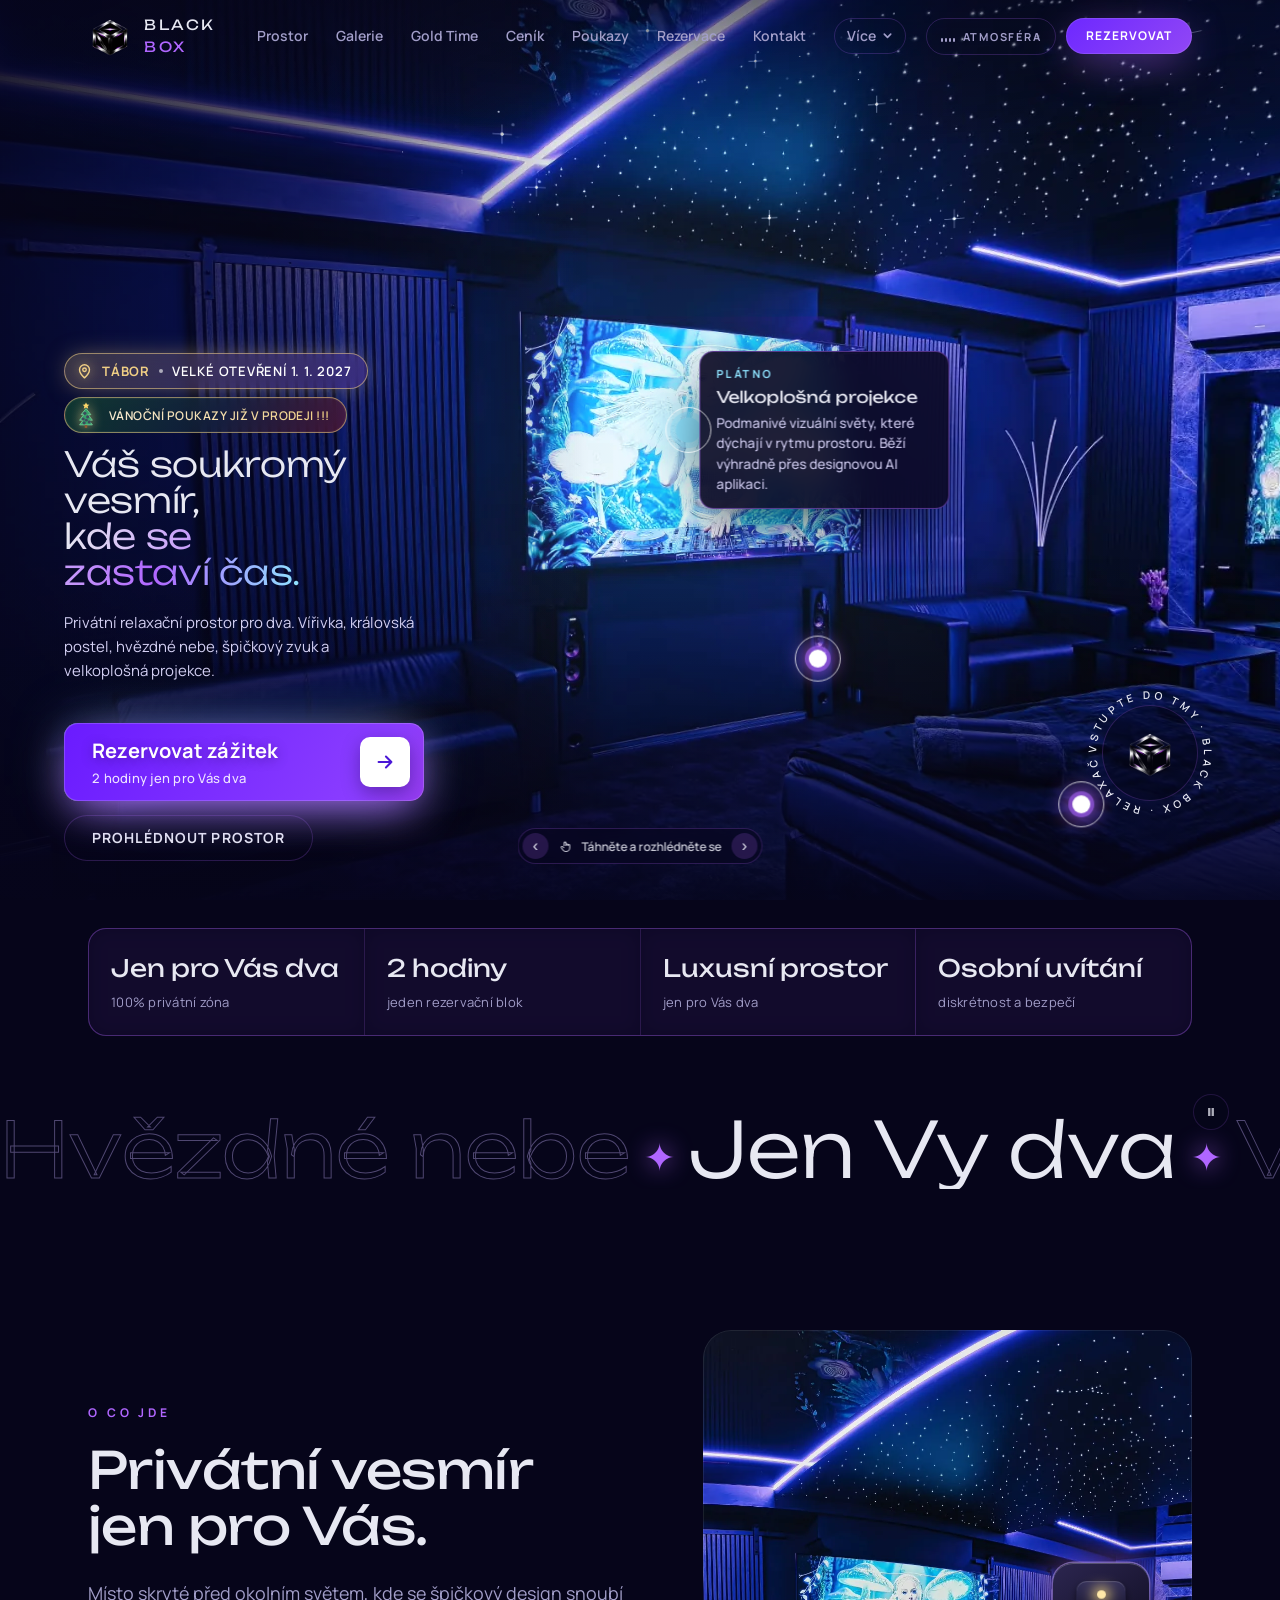
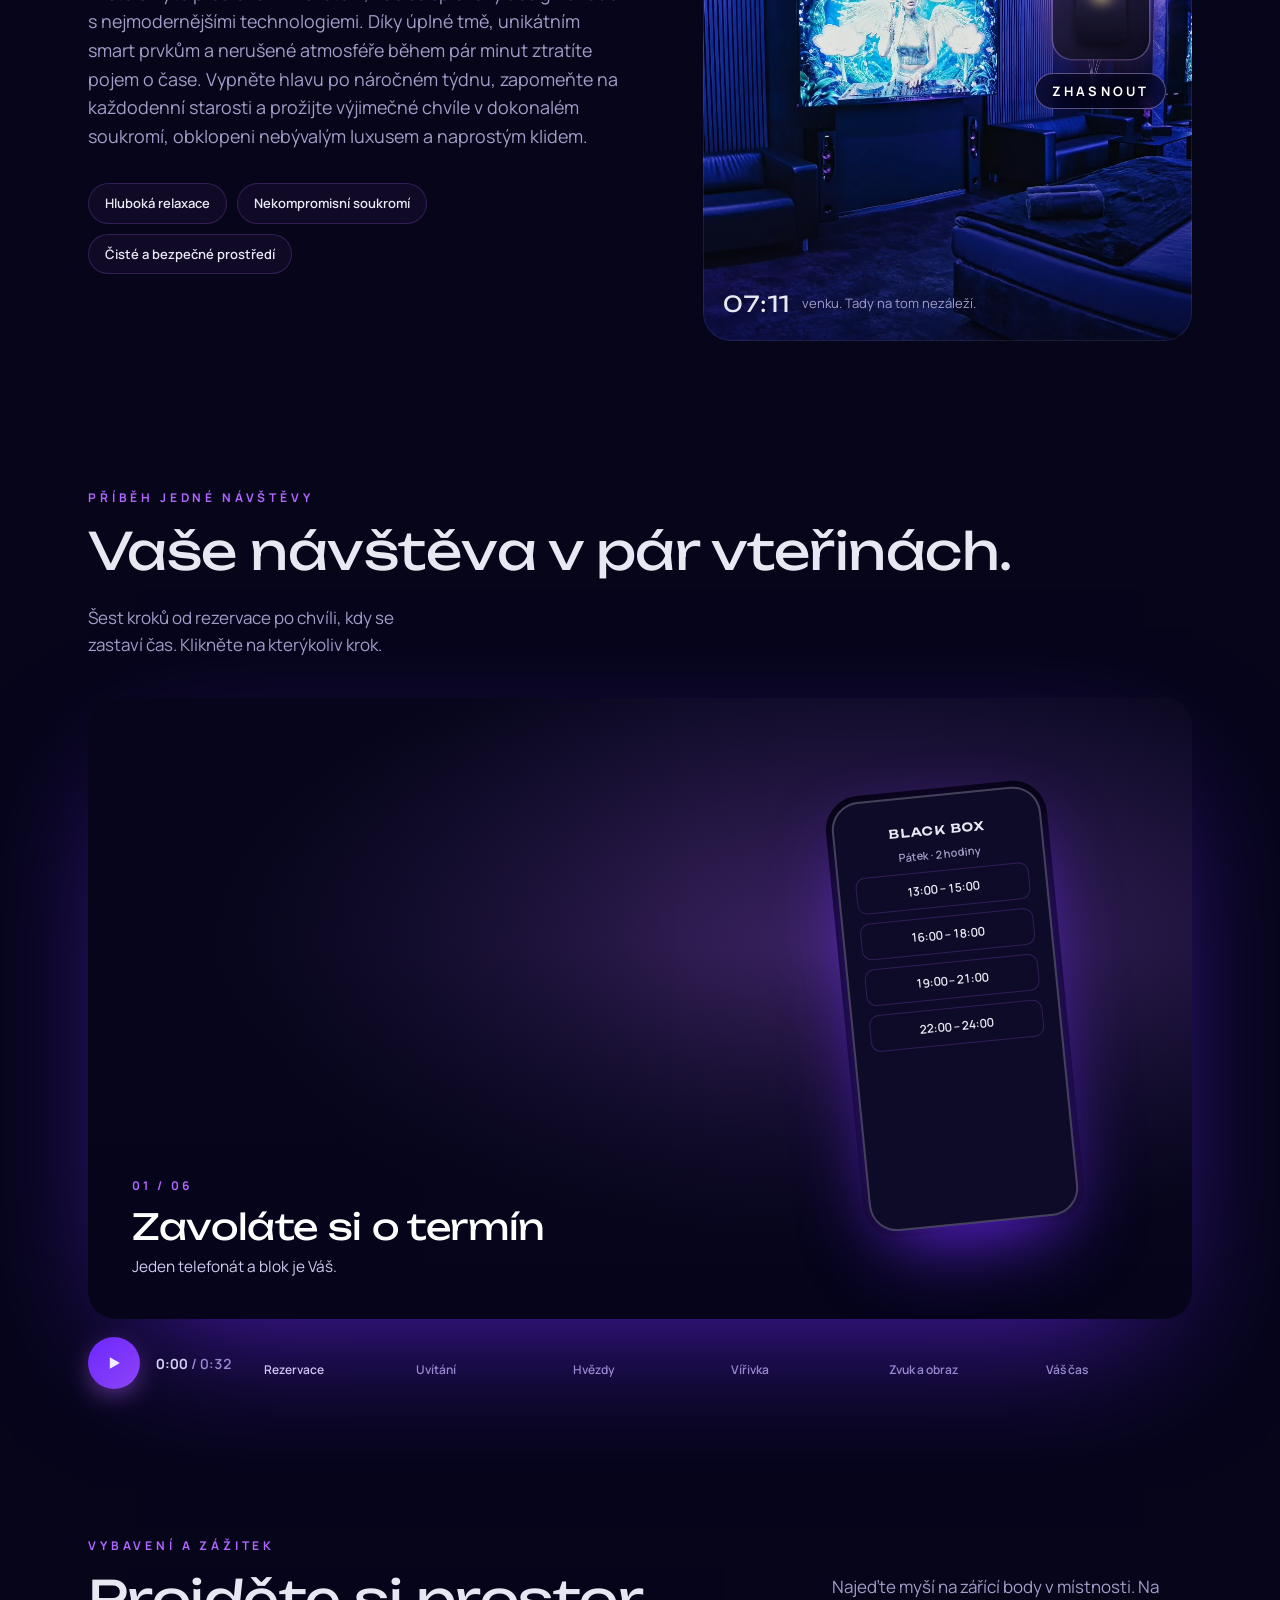
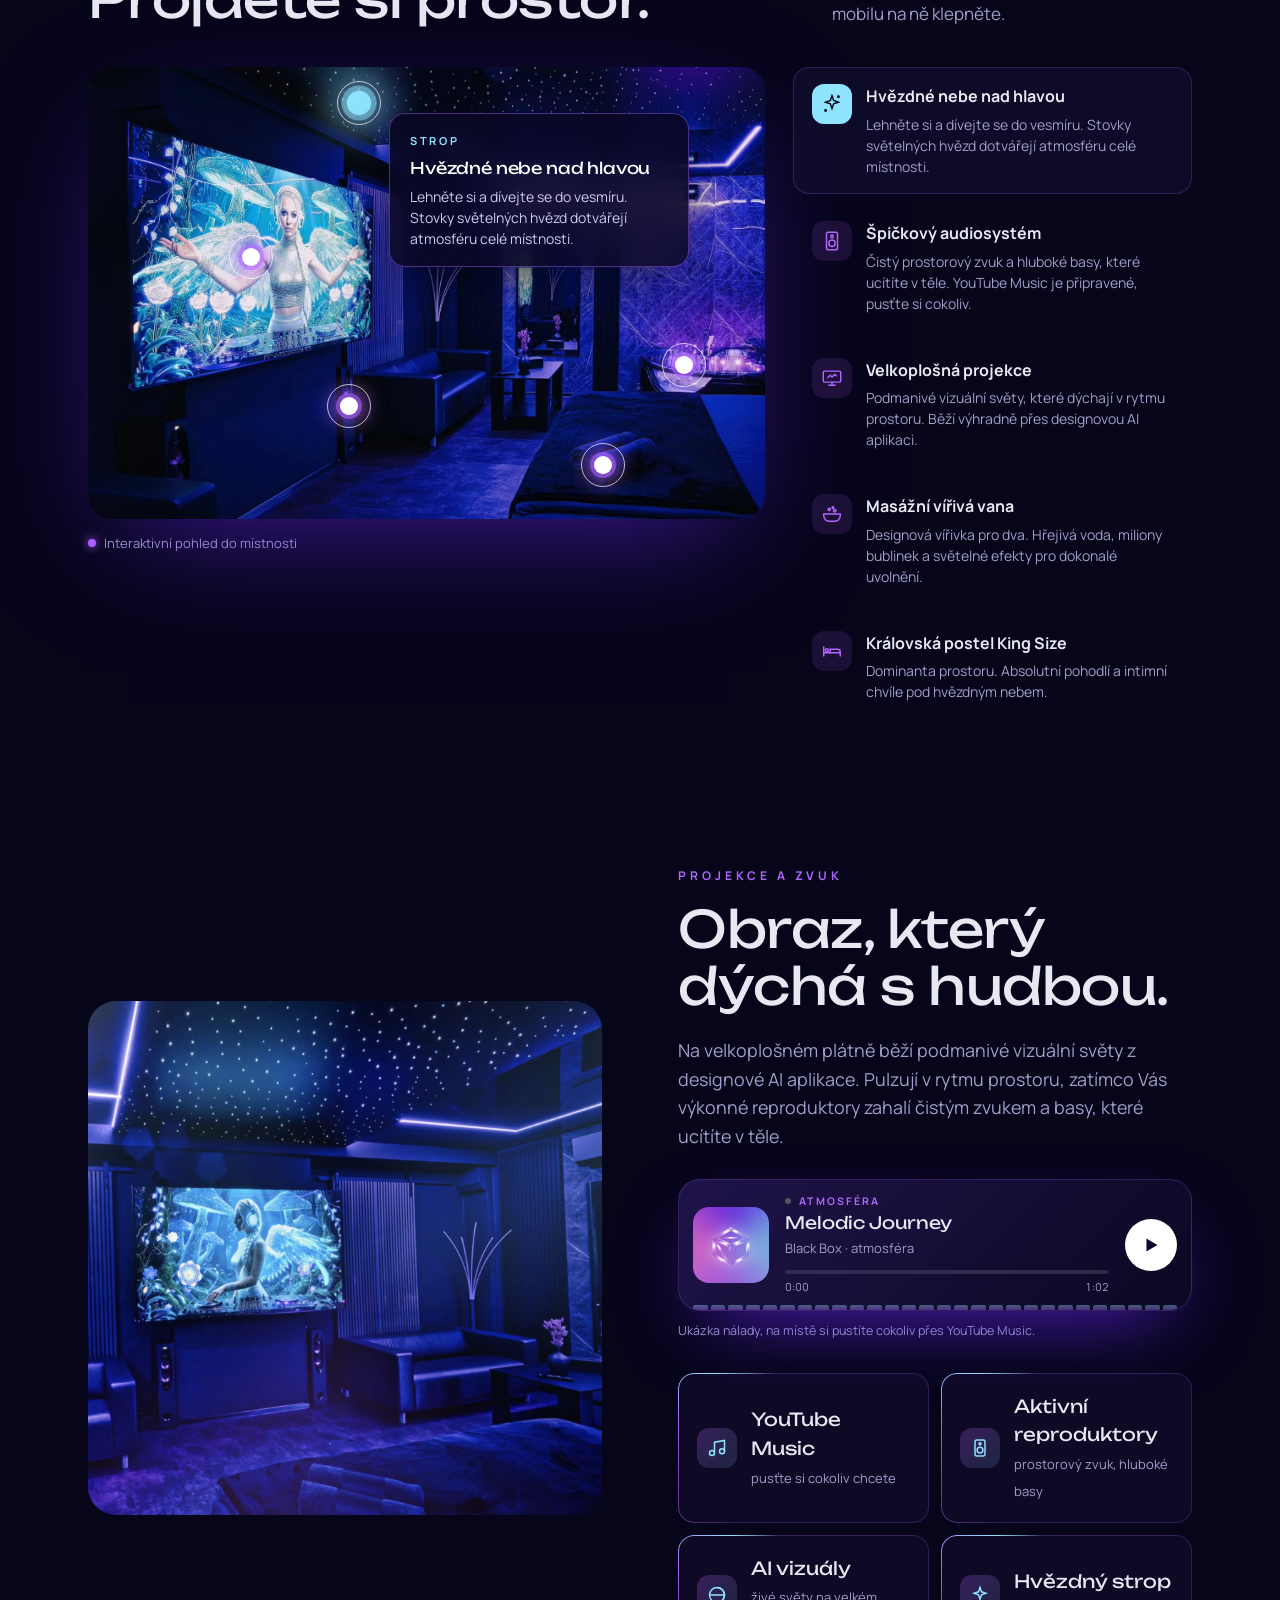
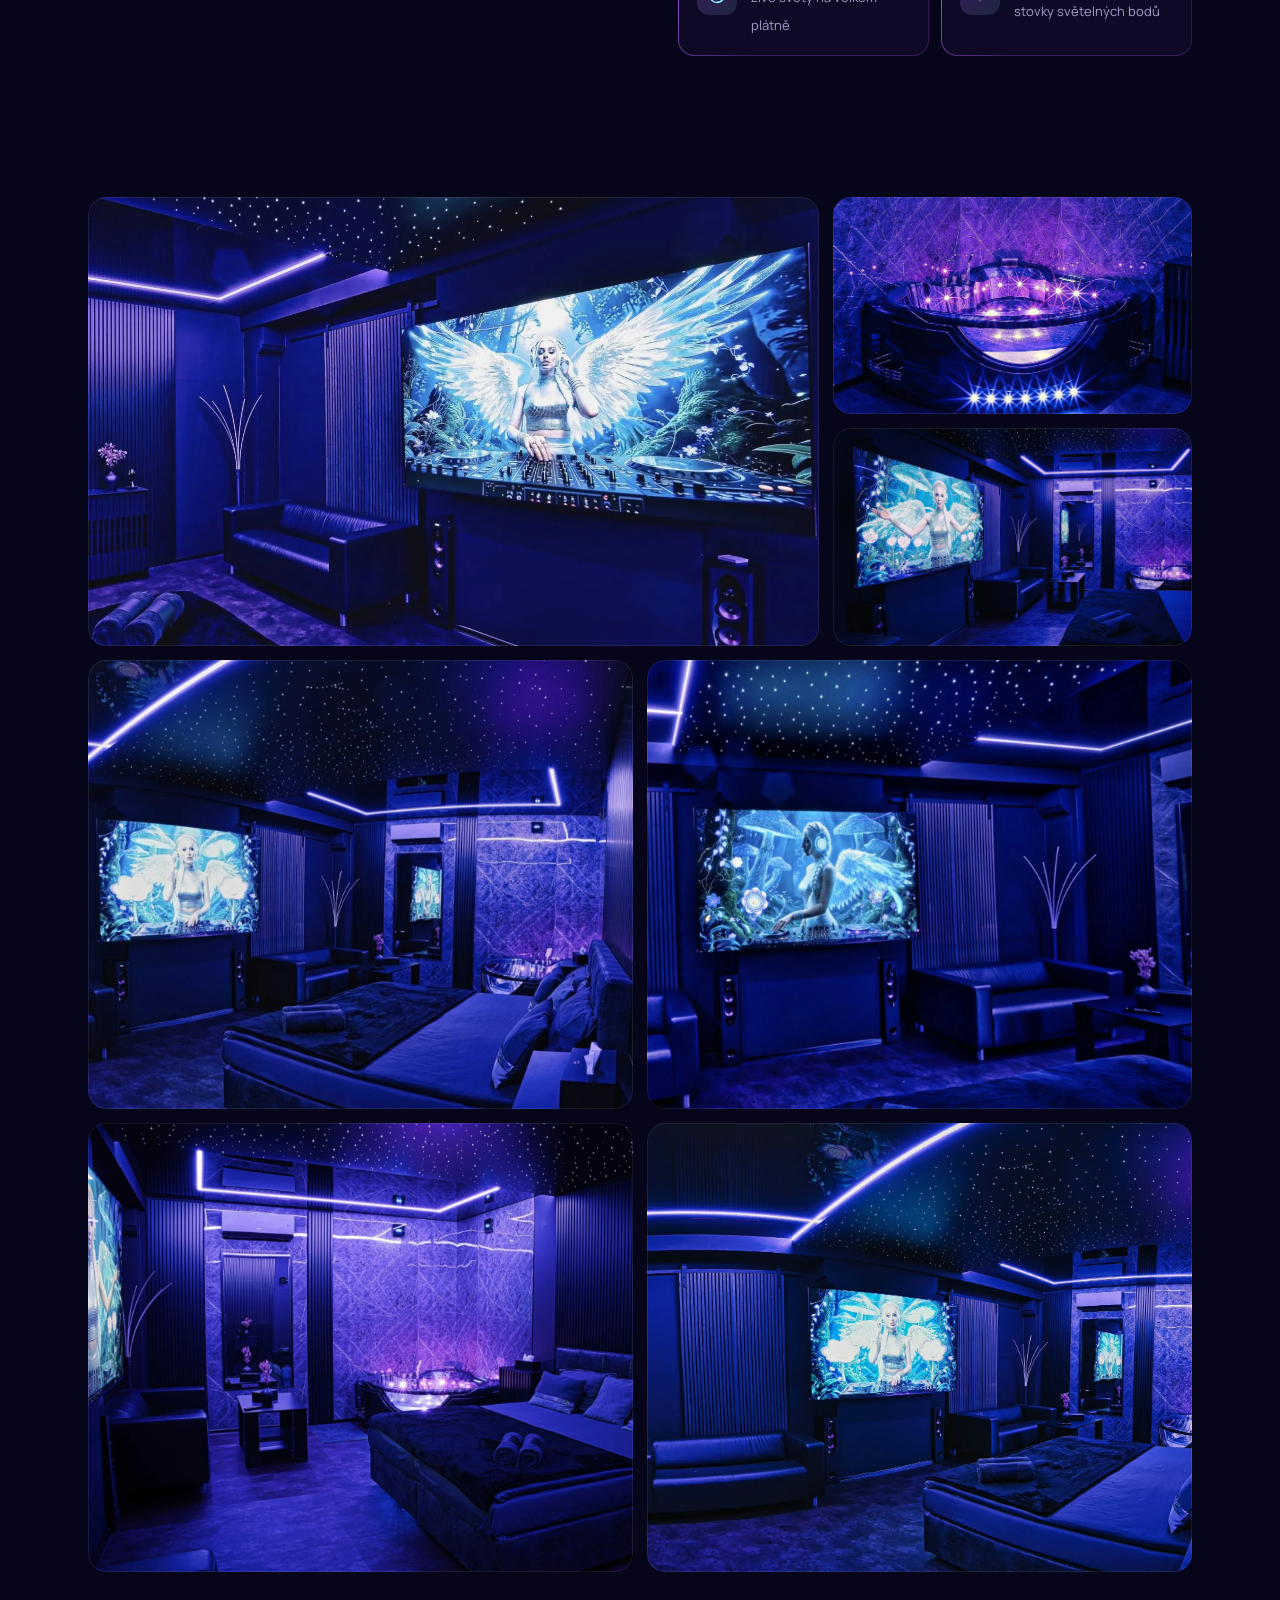
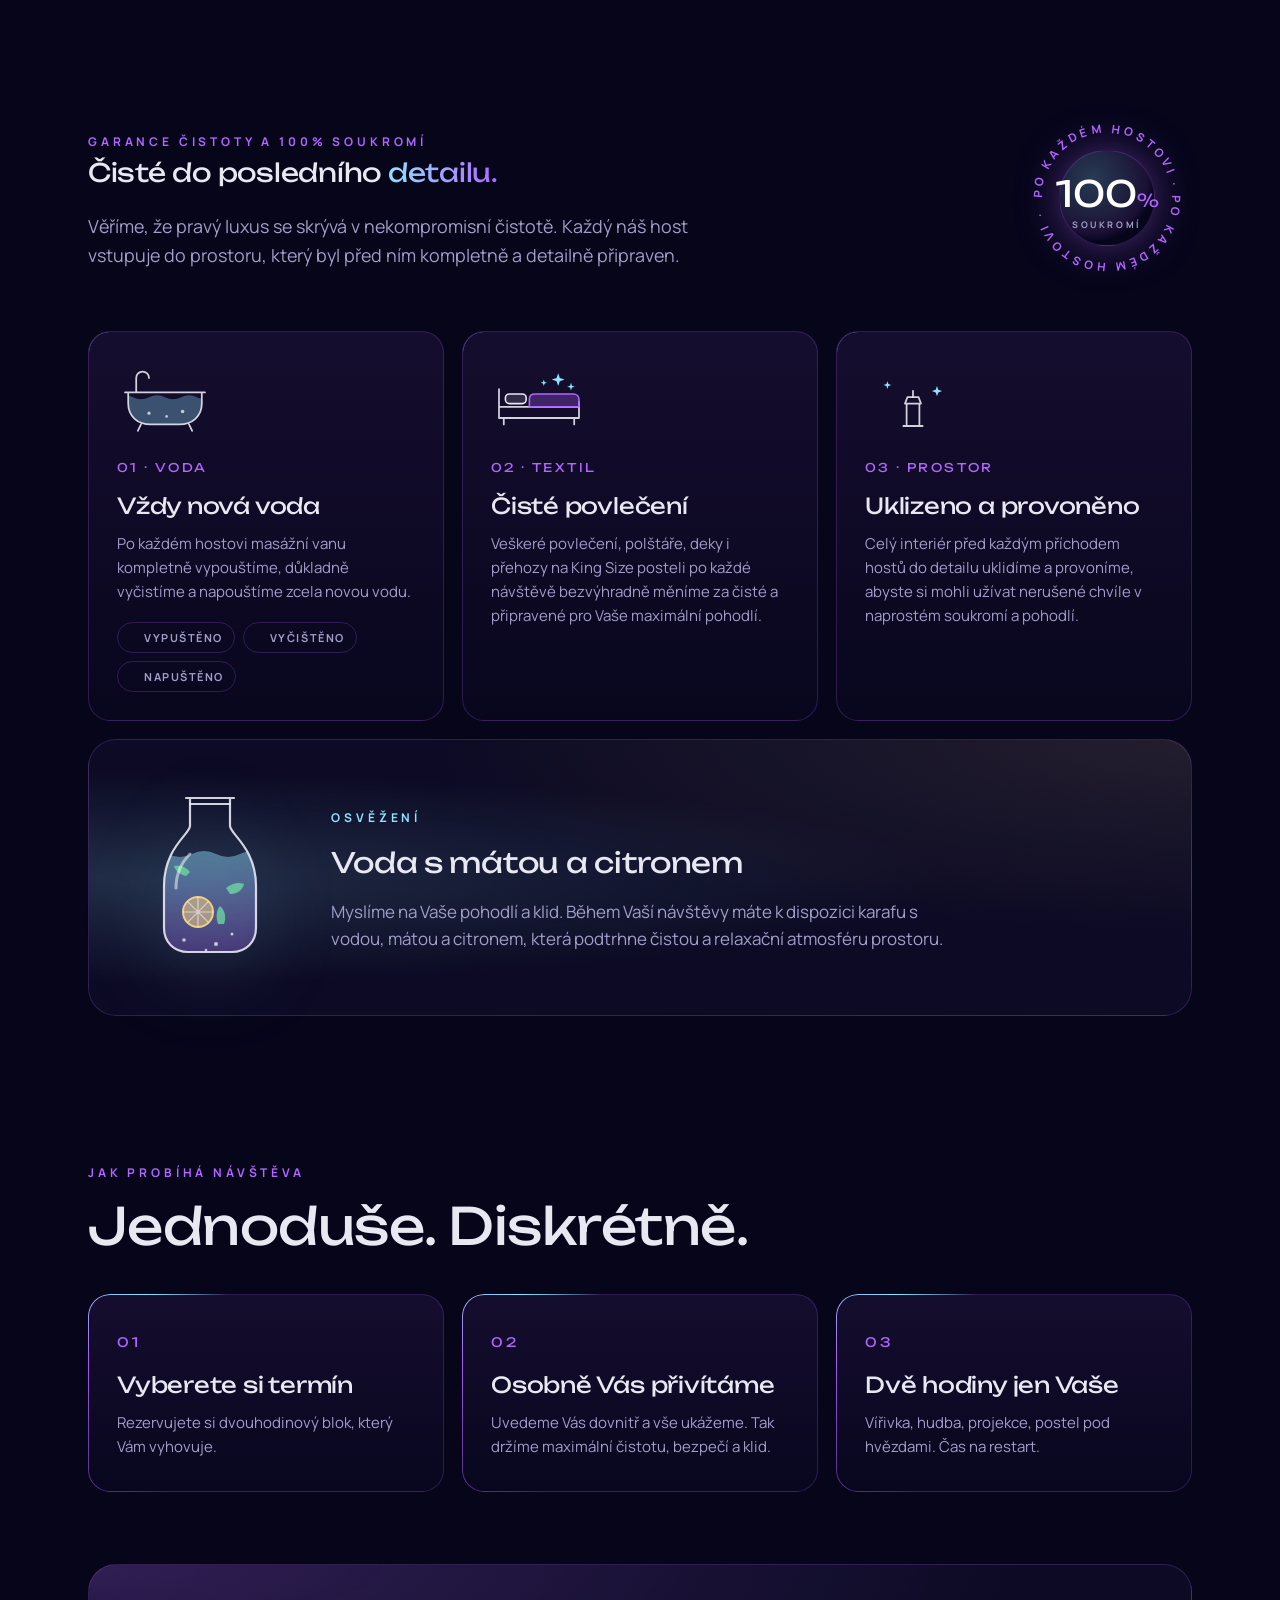
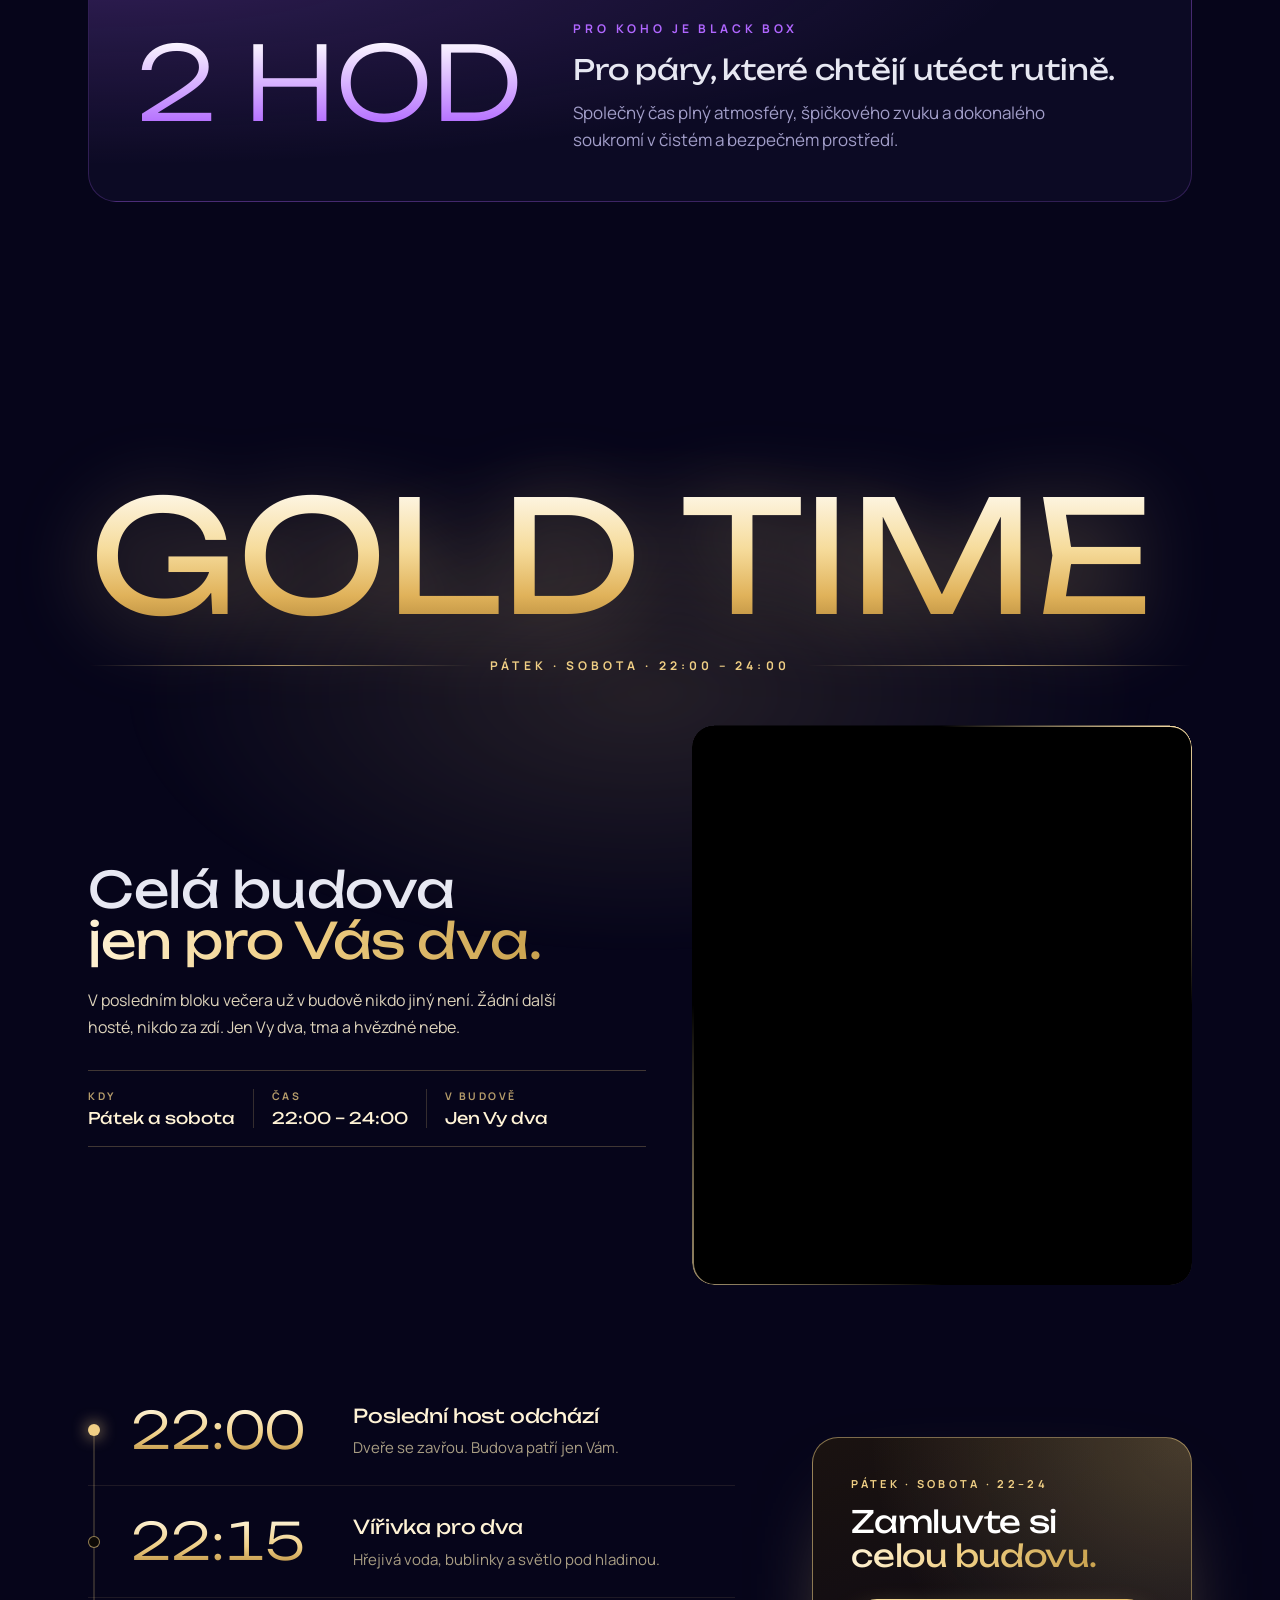
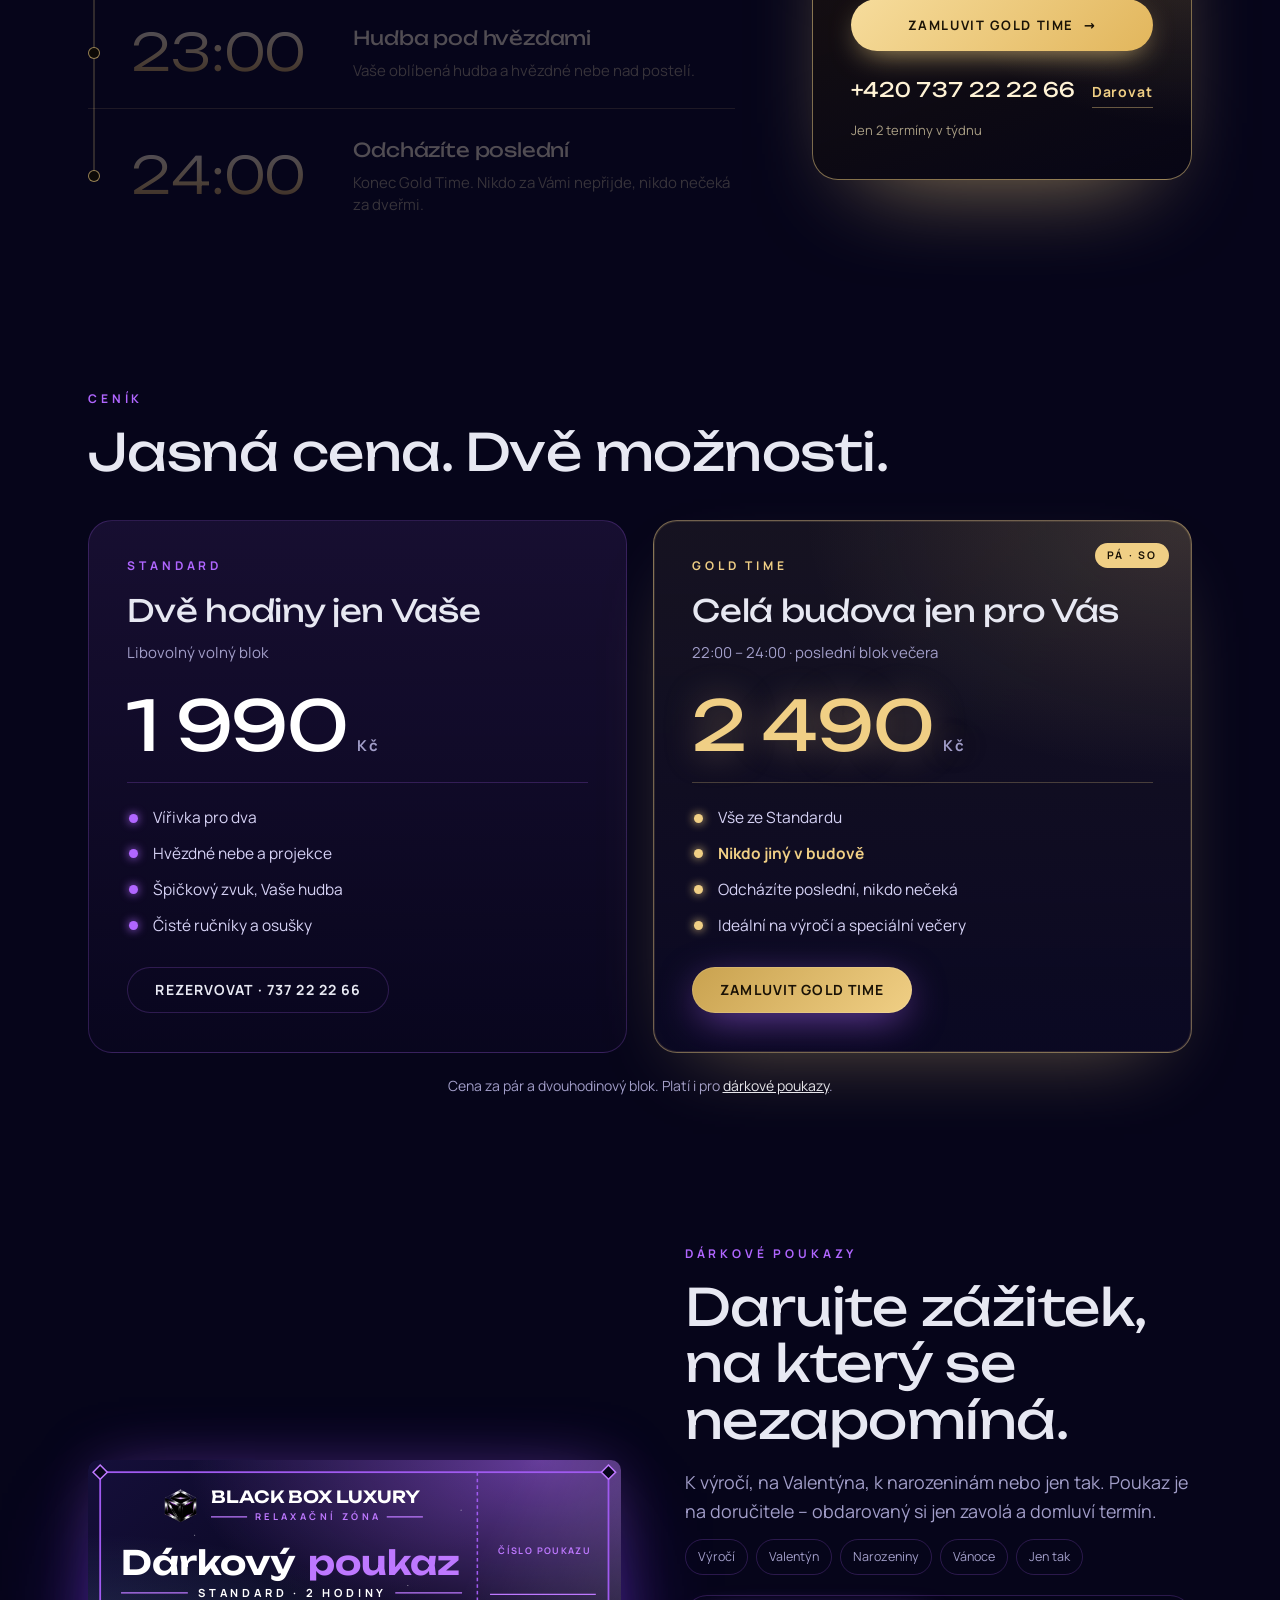
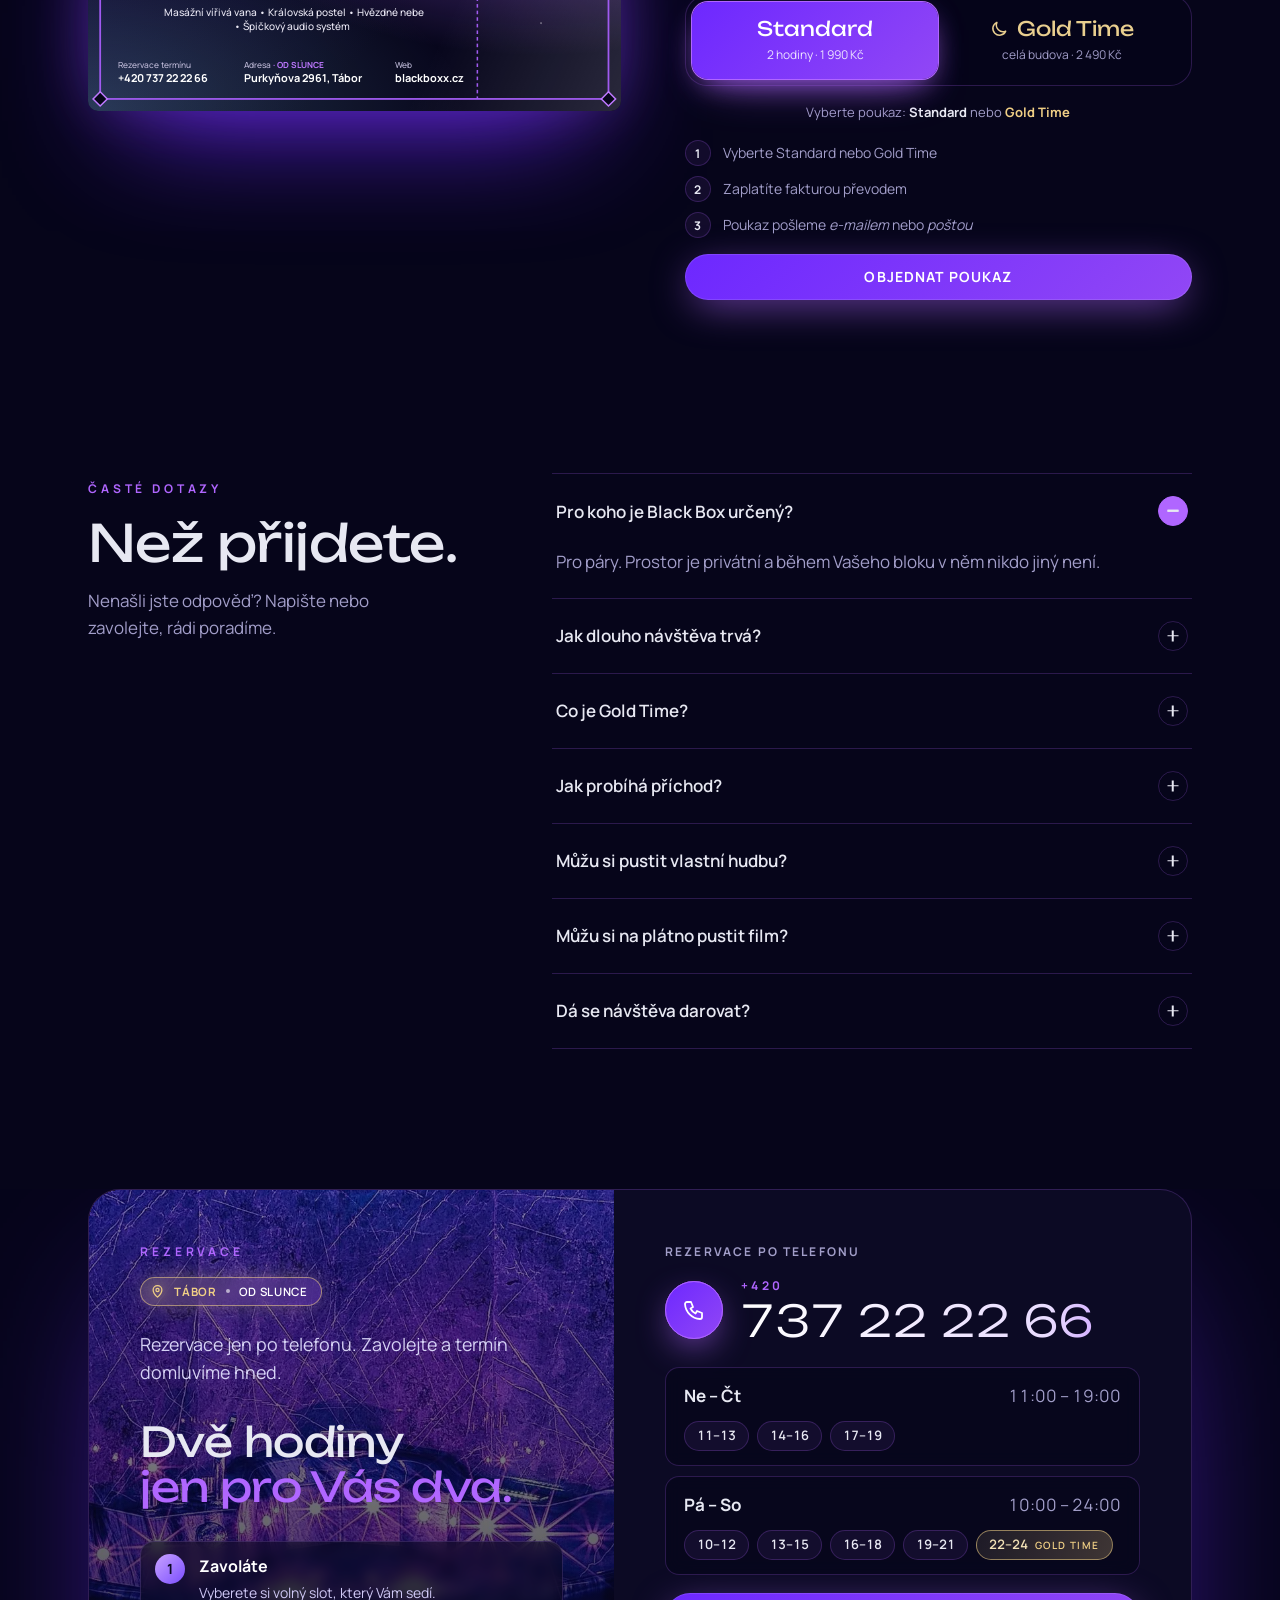
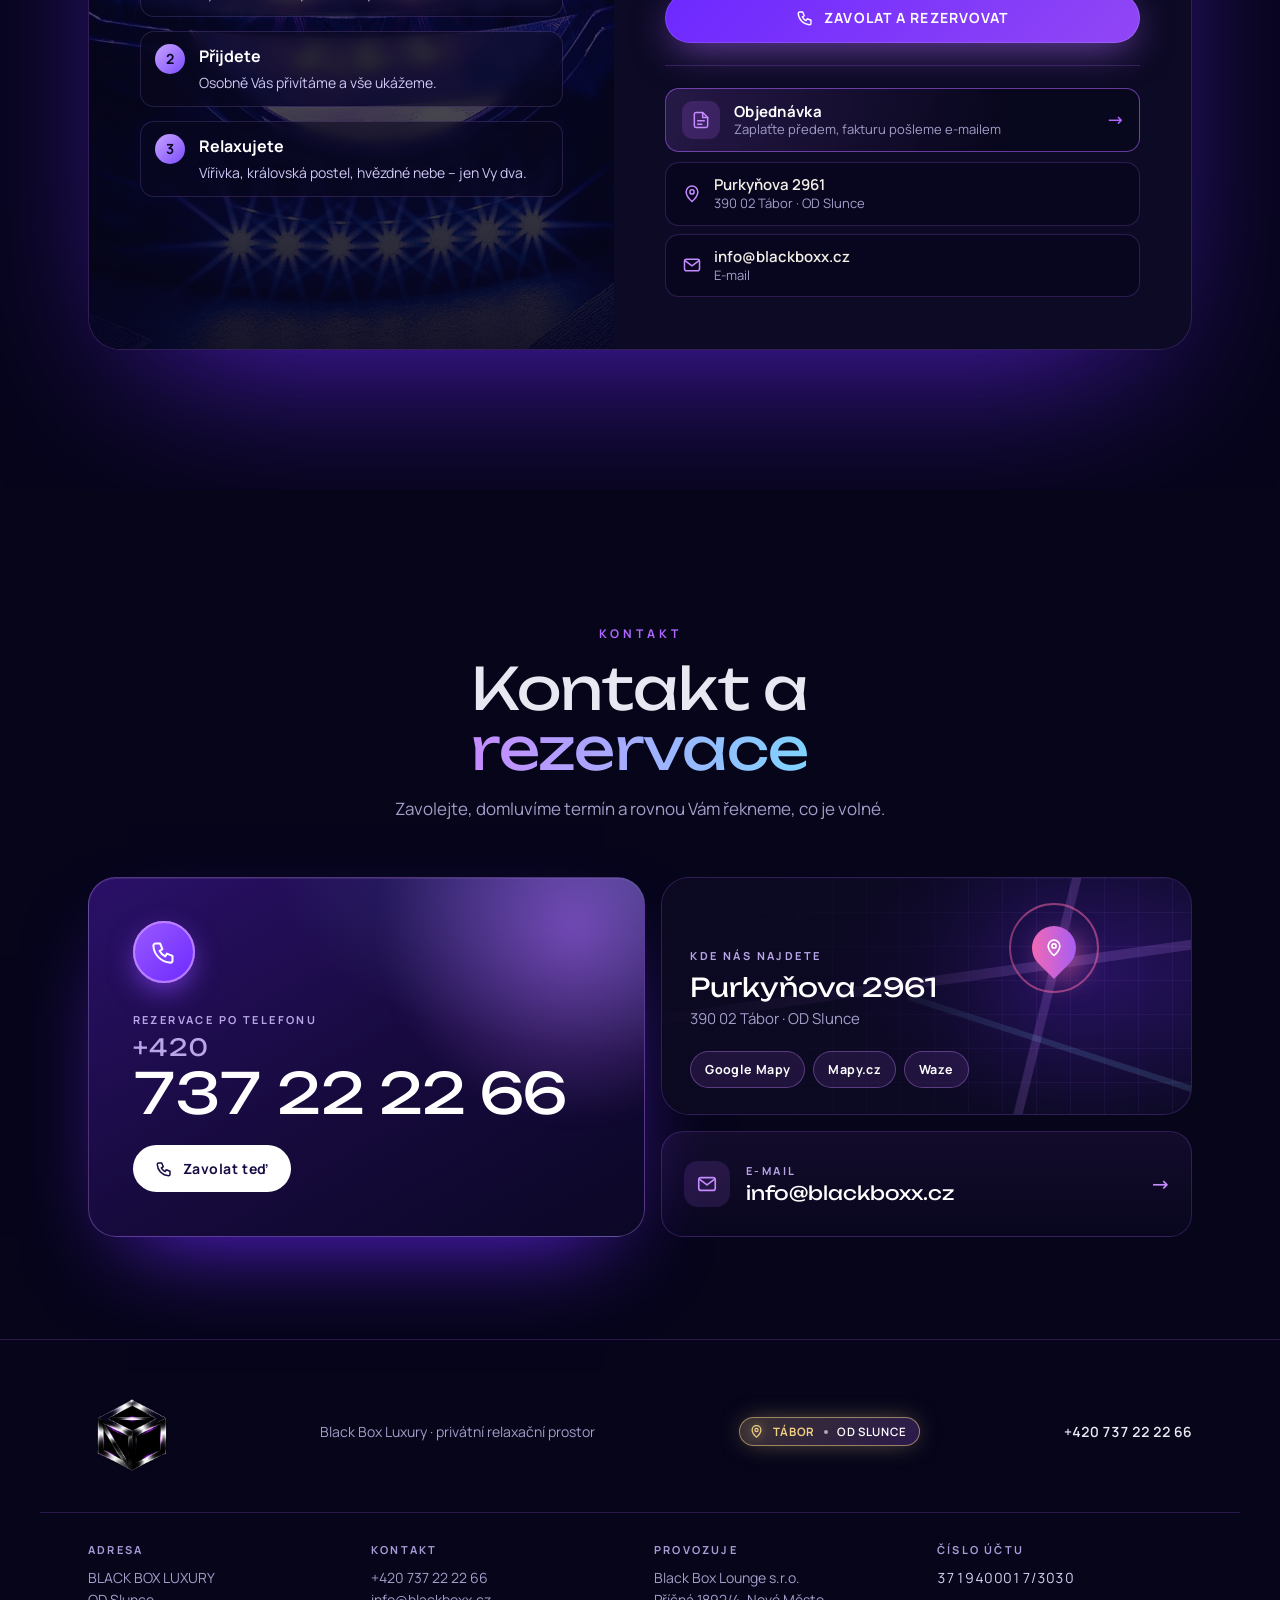
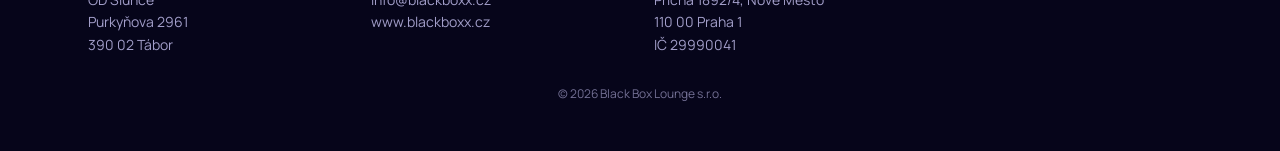
==== commit 8576e96c: "LIVE: poukaz na webu jako SVG Co-Authored-By: Claude Opus 5.5 <noreply@anthropic.com> Claude-Session" ====
--- a/index.html
+++ b/index.html
@@ -27,7 +27,7 @@
 <script type="application/ld+json">{"@context": "https://schema.org", "@type": "LocalBusiness", "name": "Black Box Luxury", "telephone": "+420737222266", "description": "Privátní relaxační prostor pro páry: vířivka, královská postel, hvězdné nebe, špičkový zvuk a velkoplošná projekce. Bloky po 2 hodinách.", "url": "https://blackboxx.cz/", "image": ["https://www.blackboxx.cz/og-image.jpg", "https://www.blackboxx.cz/og-image.jpg"], "logo": "https://www.blackboxx.cz/og-image.jpg", "email": "info@blackboxx.cz", "address": {"@type": "PostalAddress", "streetAddress": "Purkyňova 2961", "postalCode": "390 02", "addressLocality": "Tábor", "addressCountry": "CZ"}, "openingHoursSpecification": [{"@type": "OpeningHoursSpecification", "dayOfWeek": ["Sunday", "Monday", "Tuesday", "Wednesday", "Thursday"], "opens": "11:00", "closes": "19:00"}, {"@type": "OpeningHoursSpecification", "dayOfWeek": ["Friday", "Saturday"], "opens": "10:00", "closes": "23:59"}], "amenityFeature": [{"@type": "LocationFeatureSpecification", "name": "Vířivka", "value": true}, {"@type": "LocationFeatureSpecification", "name": "Hvězdné nebe", "value": true}, {"@type": "LocationFeatureSpecification", "name": "Velkoplošná projekce", "value": true}, {"@type": "LocationFeatureSpecification", "name": "Prostorový zvuk", "value": true}, {"@type": "LocationFeatureSpecification", "name": "King Size postel", "value": true}]}</script>
 <script type="application/ld+json">{"@context": "https://schema.org", "@type": "FAQPage", "mainEntity": [{"@type": "Question", "name": "Pro koho je Black Box určený?", "acceptedAnswer": {"@type": "Answer", "text": "Pro páry. Prostor je privátní a během Vašeho bloku v něm nikdo jiný není."}}, {"@type": "Question", "name": "Jak dlouho návštěva trvá?", "acceptedAnswer": {"@type": "Answer", "text": "Jeden blok trvá 2 hodiny. Od neděle do čtvrtka jsou bloky 11–13, 14–16 a 17–19. V pátek a sobotu 10–12, 13–15, 16–18, 19–21 a 22–24."}}, {"@type": "Question", "name": "Co je Gold Time?", "acceptedAnswer": {"@type": "Answer", "text": "Poslední večerní blok v pátek a sobotu od 22 do 24 hodin. Nejhlubší tma, nejvíc klidu a noc začíná tady."}}, {"@type": "Question", "name": "Jak probíhá příchod?", "acceptedAnswer": {"@type": "Answer", "text": "Vždy Vás osobně přivítáme a uvedeme dovnitř. Díky tomu držíme maximální čistotu, bezpečí a klid. Diskrétnost je pro nás samozřejmost."}}, {"@type": "Question", "name": "Můžu si pustit vlastní hudbu?", "acceptedAnswer": {"@type": "Answer", "text": "Ano. V prostoru je připravené zařízení s přístupem na YouTube Music, pustíte si cokoliv chcete."}}, {"@type": "Question", "name": "Můžu si na plátno pustit film?", "acceptedAnswer": {"@type": "Answer", "text": "Ne, projekce běží výhradně přes designovou AI aplikaci. Na plátně se promítají živé vizuální světy, které dotvářejí atmosféru prostoru."}}, {"@type": "Question", "name": "Dá se návštěva darovat?", "acceptedAnswer": {"@type": "Answer", "text": "Ano. Dárkový poukaz na klasický blok i na Gold Time je na doručitele – pošleme ho e-mailem nebo poštou."}}]}</script>
 
-<link rel="stylesheet" href="css/style.css?v=152673ba">
+<link rel="stylesheet" href="css/style.css?v=002b873f">
 </head>
 <body>
 
@@ -478,18 +478,8 @@
   <section id="poukazy" style="padding-top:0">
     <div class="wrap vouch">
       <div class="vcard vt" id="vcard" aria-live="polite">
-        <div class="vt-in">
-          <i class="vt-fr" aria-hidden="true"><b></b><b></b><b></b><b></b></i>
-          <div class="vt-main">
-            <div class="vt-head"><img src="img/foto-10.webp" alt=""><div><b>BLACK BOX LUXURY</b><span>Relaxační zóna</span></div></div>
-            <div class="vt-title">Dárkový <em>poukaz</em></div>
-            <div class="vt-kind"><span id="vKind">Standard · 2 hodiny</span></div>
-            <div class="vt-feat"><span class="vt-s">Masážní vířivá vana • Královská postel • Hvězdné nebe<br>• Špičkový audio systém</span><span class="vt-g">Celá budova jen pro Vás · Pátek a sobota 22:00 – 24:00<br>Masážní vířivá vana • Královská postel • Hvězdné nebe</span></div>
-            <div class="vt-bot"><div><small>Rezervace termínu</small><b>+420 737 22 22 66</b></div><div><small>Adresa <em>· OD SLUNCE</em></small><b>Purkyňova 2961, Tábor</b></div><div><small>Web</small><b>blackboxx.cz</b></div></div>
-          </div>
-          <div class="vt-stub"><small>Číslo poukazu</small><i></i></div>
-          <b id="vBlock" hidden>2 HOD</b>
-        </div>
+        <svg class="vt-svg" viewBox="0 0 210 99" role="img" aria-label="Dárkový poukaz Black Box Luxury"><g class="vs-s"><rect x="4.80" y="4.80" width="200.40" height="89.40" fill="none" stroke="#a05af0" stroke-width="0.70"/><path d="M4.80 2.00L7.60 4.80L4.80 7.60L2.00 4.80Z" fill="#07061a" stroke="#be78ff" stroke-width="0.60"/><path d="M205.20 2.00L208.00 4.80L205.20 7.60L202.40 4.80Z" fill="#07061a" stroke="#be78ff" stroke-width="0.60"/><path d="M4.80 91.40L7.60 94.20L4.80 97.00L2.00 94.20Z" fill="#07061a" stroke="#be78ff" stroke-width="0.60"/><path d="M205.20 91.40L208.00 94.20L205.20 97.00L202.40 94.20Z" fill="#07061a" stroke="#be78ff" stroke-width="0.60"/><image href="img/foto-10.webp" x="28.48" y="9.50" width="16.00" height="16.00"/><text x="48.48" y="17.10" font-size="6.600" font-family="Unbounded" font-weight="600" fill="#ffffff">BLACK BOX LUXURY</text><text x="65.72" y="23.70" font-size="3.700" font-family="Manrope" font-weight="700" fill="#be78ff" letter-spacing="1.350">RELAXAČNÍ ZÓNA</text><line x1="48.48" y1="22.40" x2="62.72" y2="22.40" stroke="#be78ff" stroke-width="0.45"/><line x1="117.78" y1="22.40" x2="132.02" y2="22.40" stroke="#be78ff" stroke-width="0.45"/><text x="13.03" y="45.50" font-size="13.250" font-family="Unbounded" font-weight="600" fill="#ffffff">Dárkový </text><text x="86.69" y="45.50" font-size="13.250" font-family="Unbounded" font-weight="600" fill="#be78ff">poukaz</text><text x="43.36" y="54.00" font-size="4.400" font-family="Manrope" font-weight="700" fill="#ffffff" letter-spacing="1.500">STANDARD · 2 HODINY</text><line x1="13.03" y1="52.40" x2="39.36" y2="52.40" stroke="#be78ff" stroke-width="0.45"/><line x1="121.14" y1="52.40" x2="147.47" y2="52.40" stroke="#be78ff" stroke-width="0.45"/><text x="29.96" y="61.50" font-size="4.000" font-family="Manrope" font-weight="500" fill="#ebe9f5">Masážní vířivá vana • Královská postel • Hvězdné nebe</text><text x="57.54" y="66.90" font-size="4.000" font-family="Manrope" font-weight="500" fill="#ebe9f5">• Špičkový audio systém</text><text x="12.00" y="87.40" font-size="4.300" font-family="Manrope" font-weight="700" fill="#ffffff">+420 737 22 22 66</text><text x="12.00" y="82.10" font-size="3.300" font-family="Manrope" font-weight="500" fill="#beb9d7">Rezervace termínu</text><text x="61.41" y="87.40" font-size="4.300" font-family="Manrope" font-weight="700" fill="#ffffff">Purkyňova 2961, Tábor</text><text x="61.41" y="82.10" font-size="3.300" font-family="Manrope" font-weight="500" fill="#beb9d7">Adresa</text><text x="72.81" y="82.10" font-size="3.300" font-family="Manrope" font-weight="700" fill="#be78ff">· OD SLUNCE</text><text x="121.23" y="87.40" font-size="4.300" font-family="Manrope" font-weight="700" fill="#ffffff">blackboxx.cz</text><text x="121.23" y="82.10" font-size="3.300" font-family="Manrope" font-weight="500" fill="#beb9d7">Web</text><line x1="153.50" y1="4.80" x2="153.50" y2="6.20" stroke="#a05af0" stroke-width="0.60"/><line x1="153.50" y1="7.40" x2="153.50" y2="8.80" stroke="#a05af0" stroke-width="0.60"/><line x1="153.50" y1="10.00" x2="153.50" y2="11.40" stroke="#a05af0" stroke-width="0.60"/><line x1="153.50" y1="12.60" x2="153.50" y2="14.00" stroke="#a05af0" stroke-width="0.60"/><line x1="153.50" y1="15.20" x2="153.50" y2="16.60" stroke="#a05af0" stroke-width="0.60"/><line x1="153.50" y1="17.80" x2="153.50" y2="19.20" stroke="#a05af0" stroke-width="0.60"/><line x1="153.50" y1="20.40" x2="153.50" y2="21.80" stroke="#a05af0" stroke-width="0.60"/><line x1="153.50" y1="23.00" x2="153.50" y2="24.40" stroke="#a05af0" stroke-width="0.60"/><line x1="153.50" y1="25.60" x2="153.50" y2="27.00" stroke="#a05af0" stroke-width="0.60"/><line x1="153.50" y1="28.20" x2="153.50" y2="29.60" stroke="#a05af0" stroke-width="0.60"/><line x1="153.50" y1="30.80" x2="153.50" y2="32.20" stroke="#a05af0" stroke-width="0.60"/><line x1="153.50" y1="33.40" x2="153.50" y2="34.80" stroke="#a05af0" stroke-width="0.60"/><line x1="153.50" y1="36.00" x2="153.50" y2="37.40" stroke="#a05af0" stroke-width="0.60"/><line x1="153.50" y1="38.60" x2="153.50" y2="40.00" stroke="#a05af0" stroke-width="0.60"/><line x1="153.50" y1="41.20" x2="153.50" y2="42.60" stroke="#a05af0" stroke-width="0.60"/><line x1="153.50" y1="43.80" x2="153.50" y2="45.20" stroke="#a05af0" stroke-width="0.60"/><line x1="153.50" y1="46.40" x2="153.50" y2="47.80" stroke="#a05af0" stroke-width="0.60"/><line x1="153.50" y1="49.00" x2="153.50" y2="50.40" stroke="#a05af0" stroke-width="0.60"/><line x1="153.50" y1="51.60" x2="153.50" y2="53.00" stroke="#a05af0" stroke-width="0.60"/><line x1="153.50" y1="54.20" x2="153.50" y2="55.60" stroke="#a05af0" stroke-width="0.60"/><line x1="153.50" y1="56.80" x2="153.50" y2="58.20" stroke="#a05af0" stroke-width="0.60"/><line x1="153.50" y1="59.40" x2="153.50" y2="60.80" stroke="#a05af0" stroke-width="0.60"/><line x1="153.50" y1="62.00" x2="153.50" y2="63.40" stroke="#a05af0" stroke-width="0.60"/><line x1="153.50" y1="64.60" x2="153.50" y2="66.00" stroke="#a05af0" stroke-width="0.60"/><line x1="153.50" y1="67.20" x2="153.50" y2="68.60" stroke="#a05af0" stroke-width="0.60"/><line x1="153.50" y1="69.80" x2="153.50" y2="71.20" stroke="#a05af0" stroke-width="0.60"/><line x1="153.50" y1="72.40" x2="153.50" y2="73.80" stroke="#a05af0" stroke-width="0.60"/><line x1="153.50" y1="75.00" x2="153.50" y2="76.40" stroke="#a05af0" stroke-width="0.60"/><line x1="153.50" y1="77.60" x2="153.50" y2="79.00" stroke="#a05af0" stroke-width="0.60"/><line x1="153.50" y1="80.20" x2="153.50" y2="81.60" stroke="#a05af0" stroke-width="0.60"/><line x1="153.50" y1="82.80" x2="153.50" y2="84.20" stroke="#a05af0" stroke-width="0.60"/><line x1="153.50" y1="85.40" x2="153.50" y2="86.80" stroke="#a05af0" stroke-width="0.60"/><line x1="153.50" y1="88.00" x2="153.50" y2="89.40" stroke="#a05af0" stroke-width="0.60"/><line x1="153.50" y1="90.60" x2="153.50" y2="92.00" stroke="#a05af0" stroke-width="0.60"/><line x1="153.50" y1="93.20" x2="153.50" y2="94.20" stroke="#a05af0" stroke-width="0.60"/><text x="161.70" y="37.00" font-size="3.600" font-family="Manrope" font-weight="700" fill="#be78ff" letter-spacing="0.550">ČÍSLO POUKAZU</text><line x1="158.50" y1="53.00" x2="200.20" y2="53.00" stroke="#be78ff" stroke-width="0.45"/></g><g class="vs-g"><rect x="4.80" y="4.80" width="200.40" height="89.40" fill="none" stroke="#c8a05f" stroke-width="0.70"/><path d="M4.80 2.00L7.60 4.80L4.80 7.60L2.00 4.80Z" fill="#07061a" stroke="#f0cf85" stroke-width="0.60"/><path d="M205.20 2.00L208.00 4.80L205.20 7.60L202.40 4.80Z" fill="#07061a" stroke="#f0cf85" stroke-width="0.60"/><path d="M4.80 91.40L7.60 94.20L4.80 97.00L2.00 94.20Z" fill="#07061a" stroke="#f0cf85" stroke-width="0.60"/><path d="M205.20 91.40L208.00 94.20L205.20 97.00L202.40 94.20Z" fill="#07061a" stroke="#f0cf85" stroke-width="0.60"/><image href="img/foto-10.webp" x="28.48" y="9.50" width="16.00" height="16.00"/><text x="48.48" y="17.10" font-size="6.600" font-family="Unbounded" font-weight="600" fill="#ffffff">BLACK BOX LUXURY</text><text x="65.72" y="23.70" font-size="3.700" font-family="Manrope" font-weight="700" fill="#f0cf85" letter-spacing="1.350">RELAXAČNÍ ZÓNA</text><line x1="48.48" y1="22.40" x2="62.72" y2="22.40" stroke="#f0cf85" stroke-width="0.45"/><line x1="117.78" y1="22.40" x2="132.02" y2="22.40" stroke="#f0cf85" stroke-width="0.45"/><text x="13.03" y="45.50" font-size="13.250" font-family="Unbounded" font-weight="600" fill="#ffffff">Dárkový </text><text x="86.69" y="45.50" font-size="13.250" font-family="Unbounded" font-weight="600" fill="#f0cf85">poukaz</text><text x="42.92" y="54.00" font-size="4.400" font-family="Manrope" font-weight="700" fill="#ffffff" letter-spacing="1.500">GOLD TIME · 2 HODINY</text><line x1="13.03" y1="52.40" x2="38.92" y2="52.40" stroke="#f0cf85" stroke-width="0.45"/><line x1="121.58" y1="52.40" x2="147.47" y2="52.40" stroke="#f0cf85" stroke-width="0.45"/><text x="30.36" y="61.50" font-size="4.000" font-family="Manrope" font-weight="500" fill="#ebe9f5">Celá budova jen pro Vás · Pátek a sobota 22:00 – 24:00</text><text x="29.96" y="66.90" font-size="4.000" font-family="Manrope" font-weight="500" fill="#ebe9f5">Masážní vířivá vana • Královská postel • Hvězdné nebe</text><text x="12.00" y="87.40" font-size="4.300" font-family="Manrope" font-weight="700" fill="#ffffff">+420 737 22 22 66</text><text x="12.00" y="82.10" font-size="3.300" font-family="Manrope" font-weight="500" fill="#beb9d7">Rezervace termínu</text><text x="61.41" y="87.40" font-size="4.300" font-family="Manrope" font-weight="700" fill="#ffffff">Purkyňova 2961, Tábor</text><text x="61.41" y="82.10" font-size="3.300" font-family="Manrope" font-weight="500" fill="#beb9d7">Adresa</text><text x="72.81" y="82.10" font-size="3.300" font-family="Manrope" font-weight="700" fill="#f0cf85">· OD SLUNCE</text><text x="121.23" y="87.40" font-size="4.300" font-family="Manrope" font-weight="700" fill="#ffffff">blackboxx.cz</text><text x="121.23" y="82.10" font-size="3.300" font-family="Manrope" font-weight="500" fill="#beb9d7">Web</text><line x1="153.50" y1="4.80" x2="153.50" y2="6.20" stroke="#c8a05f" stroke-width="0.60"/><line x1="153.50" y1="7.40" x2="153.50" y2="8.80" stroke="#c8a05f" stroke-width="0.60"/><line x1="153.50" y1="10.00" x2="153.50" y2="11.40" stroke="#c8a05f" stroke-width="0.60"/><line x1="153.50" y1="12.60" x2="153.50" y2="14.00" stroke="#c8a05f" stroke-width="0.60"/><line x1="153.50" y1="15.20" x2="153.50" y2="16.60" stroke="#c8a05f" stroke-width="0.60"/><line x1="153.50" y1="17.80" x2="153.50" y2="19.20" stroke="#c8a05f" stroke-width="0.60"/><line x1="153.50" y1="20.40" x2="153.50" y2="21.80" stroke="#c8a05f" stroke-width="0.60"/><line x1="153.50" y1="23.00" x2="153.50" y2="24.40" stroke="#c8a05f" stroke-width="0.60"/><line x1="153.50" y1="25.60" x2="153.50" y2="27.00" stroke="#c8a05f" stroke-width="0.60"/><line x1="153.50" y1="28.20" x2="153.50" y2="29.60" stroke="#c8a05f" stroke-width="0.60"/><line x1="153.50" y1="30.80" x2="153.50" y2="32.20" stroke="#c8a05f" stroke-width="0.60"/><line x1="153.50" y1="33.40" x2="153.50" y2="34.80" stroke="#c8a05f" stroke-width="0.60"/><line x1="153.50" y1="36.00" x2="153.50" y2="37.40" stroke="#c8a05f" stroke-width="0.60"/><line x1="153.50" y1="38.60" x2="153.50" y2="40.00" stroke="#c8a05f" stroke-width="0.60"/><line x1="153.50" y1="41.20" x2="153.50" y2="42.60" stroke="#c8a05f" stroke-width="0.60"/><line x1="153.50" y1="43.80" x2="153.50" y2="45.20" stroke="#c8a05f" stroke-width="0.60"/><line x1="153.50" y1="46.40" x2="153.50" y2="47.80" stroke="#c8a05f" stroke-width="0.60"/><line x1="153.50" y1="49.00" x2="153.50" y2="50.40" stroke="#c8a05f" stroke-width="0.60"/><line x1="153.50" y1="51.60" x2="153.50" y2="53.00" stroke="#c8a05f" stroke-width="0.60"/><line x1="153.50" y1="54.20" x2="153.50" y2="55.60" stroke="#c8a05f" stroke-width="0.60"/><line x1="153.50" y1="56.80" x2="153.50" y2="58.20" stroke="#c8a05f" stroke-width="0.60"/><line x1="153.50" y1="59.40" x2="153.50" y2="60.80" stroke="#c8a05f" stroke-width="0.60"/><line x1="153.50" y1="62.00" x2="153.50" y2="63.40" stroke="#c8a05f" stroke-width="0.60"/><line x1="153.50" y1="64.60" x2="153.50" y2="66.00" stroke="#c8a05f" stroke-width="0.60"/><line x1="153.50" y1="67.20" x2="153.50" y2="68.60" stroke="#c8a05f" stroke-width="0.60"/><line x1="153.50" y1="69.80" x2="153.50" y2="71.20" stroke="#c8a05f" stroke-width="0.60"/><line x1="153.50" y1="72.40" x2="153.50" y2="73.80" stroke="#c8a05f" stroke-width="0.60"/><line x1="153.50" y1="75.00" x2="153.50" y2="76.40" stroke="#c8a05f" stroke-width="0.60"/><line x1="153.50" y1="77.60" x2="153.50" y2="79.00" stroke="#c8a05f" stroke-width="0.60"/><line x1="153.50" y1="80.20" x2="153.50" y2="81.60" stroke="#c8a05f" stroke-width="0.60"/><line x1="153.50" y1="82.80" x2="153.50" y2="84.20" stroke="#c8a05f" stroke-width="0.60"/><line x1="153.50" y1="85.40" x2="153.50" y2="86.80" stroke="#c8a05f" stroke-width="0.60"/><line x1="153.50" y1="88.00" x2="153.50" y2="89.40" stroke="#c8a05f" stroke-width="0.60"/><line x1="153.50" y1="90.60" x2="153.50" y2="92.00" stroke="#c8a05f" stroke-width="0.60"/><line x1="153.50" y1="93.20" x2="153.50" y2="94.20" stroke="#c8a05f" stroke-width="0.60"/><text x="161.70" y="37.00" font-size="3.600" font-family="Manrope" font-weight="700" fill="#f0cf85" letter-spacing="0.550">ČÍSLO POUKAZU</text><line x1="158.50" y1="53.00" x2="200.20" y2="53.00" stroke="#f0cf85" stroke-width="0.45"/></g></svg>
+        <span id="vKind" hidden>Standard · 2 hodiny</span><b id="vBlock" hidden>2 HOD</b>
       </div>
       <form class="vform" id="vform" novalidate onsubmit="return false">
         <div><span class="eyebrow">Dárkové poukazy</span><h2>Darujte zážitek, na který se nezapomíná.</h2></div>
--- a/css/style.css
+++ b/css/style.css
@@ -2118,3 +2118,8 @@
 .more.open .more-m a{opacity:1;transform:none}
 .more.open .more-m a:nth-child(2){transition-delay:.03s}.more.open .more-m a:nth-child(3){transition-delay:.06s}.more.open .more-m a:nth-child(4){transition-delay:.09s}.more.open .more-m a:nth-child(5){transition-delay:.12s}.more.open .more-m a:nth-child(6){transition-delay:.15s}
 .links>a{white-space:nowrap}
+
+/* poukaz na webu = SVG (souřadnice z generátoru PDF); SVG text Android/FB nezvětšuje */
+.vcard.vt .vt-svg{position:absolute;inset:0;width:100%;height:100%;display:block;overflow:visible}
+.vcard.vt .vs-g,.vcard.vt.gold .vs-s{display:none}.vcard.vt.gold .vs-g{display:inline}
+.vcard.vt .vt-svg text{white-space:pre;-webkit-text-size-adjust:none;text-size-adjust:none}
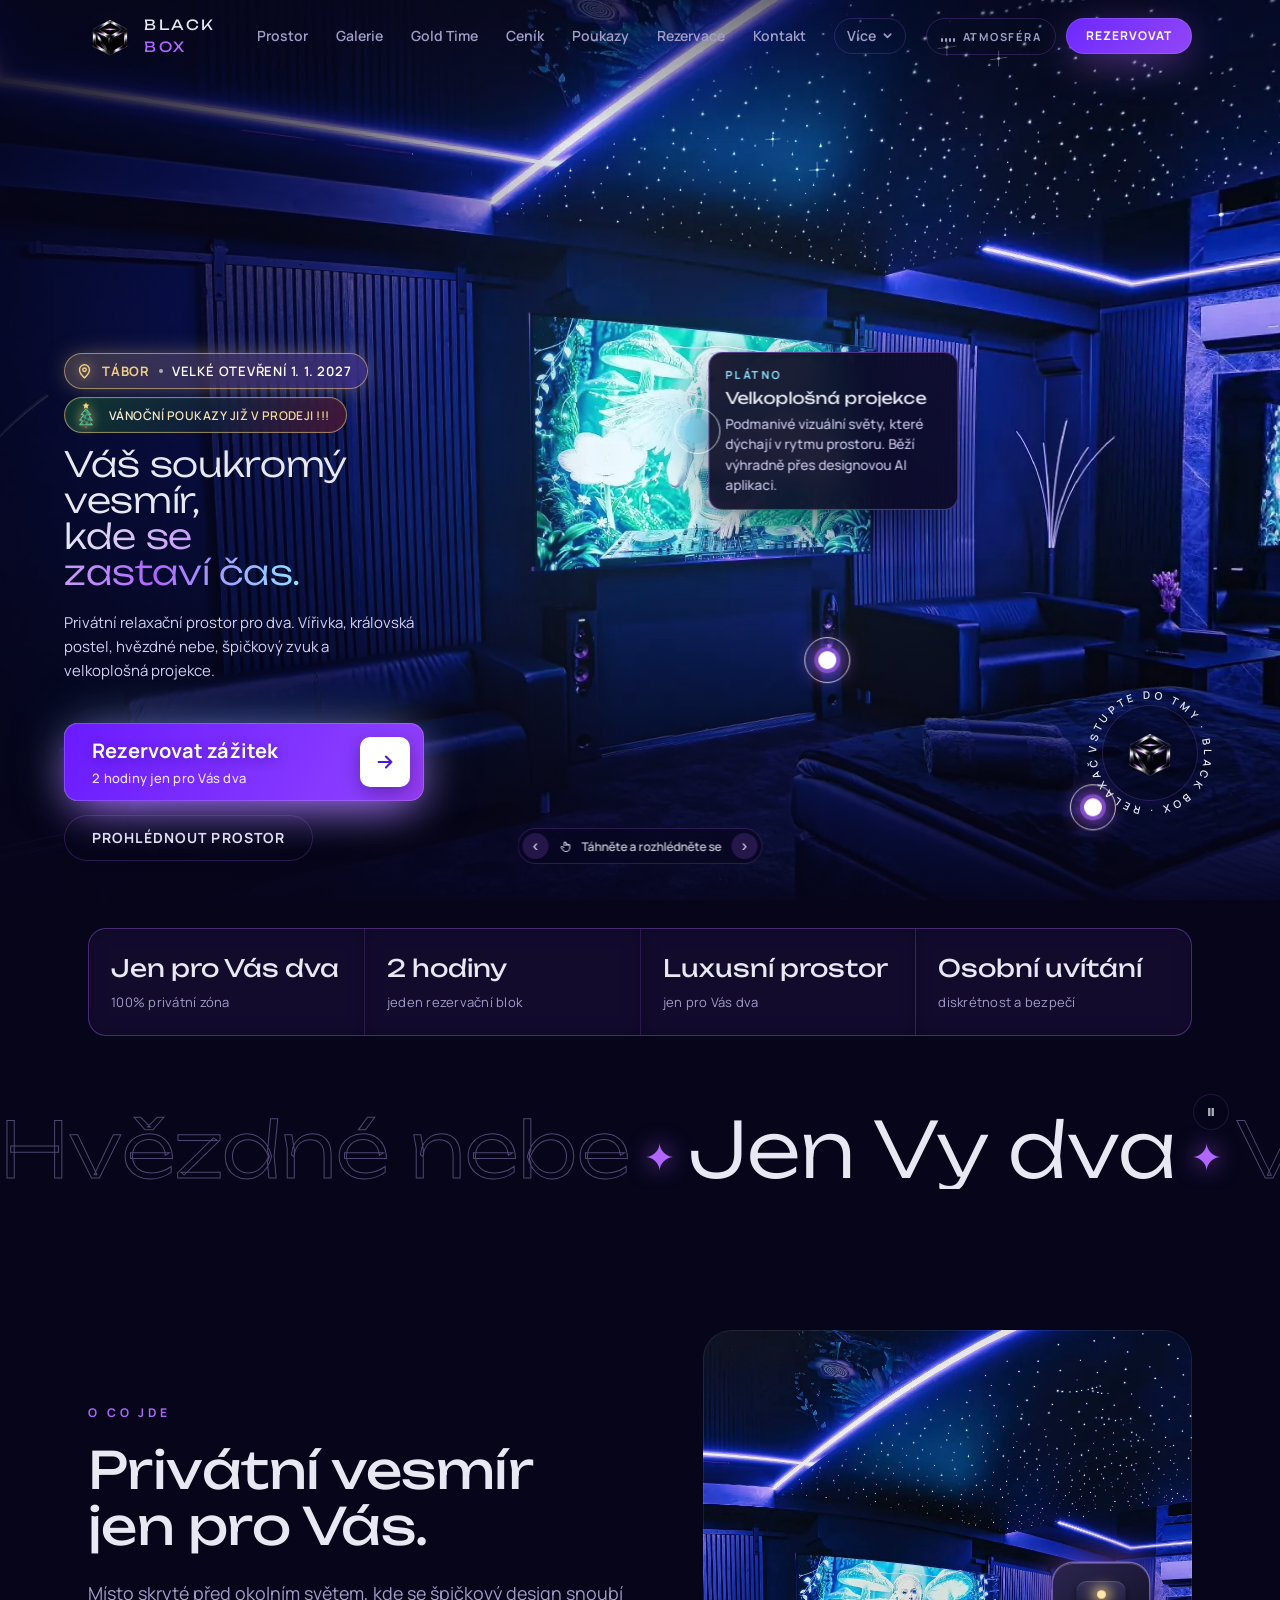
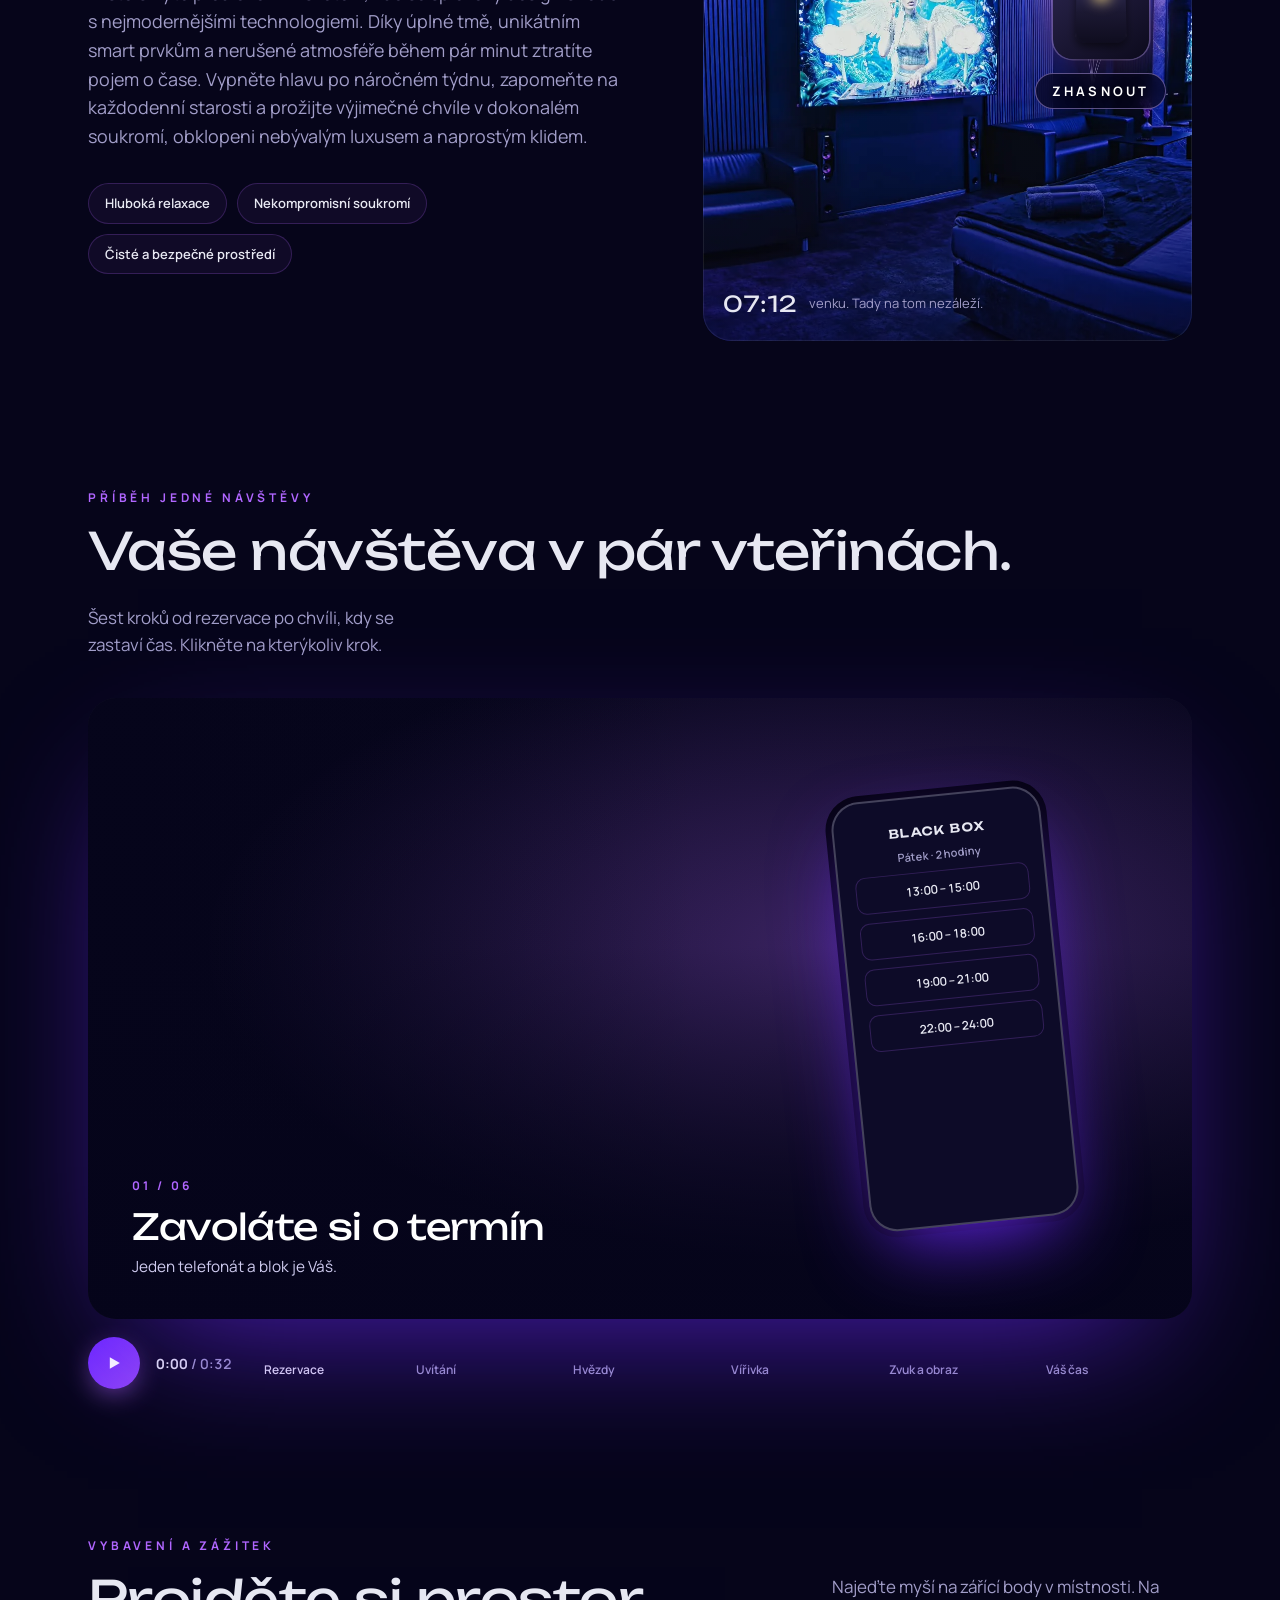
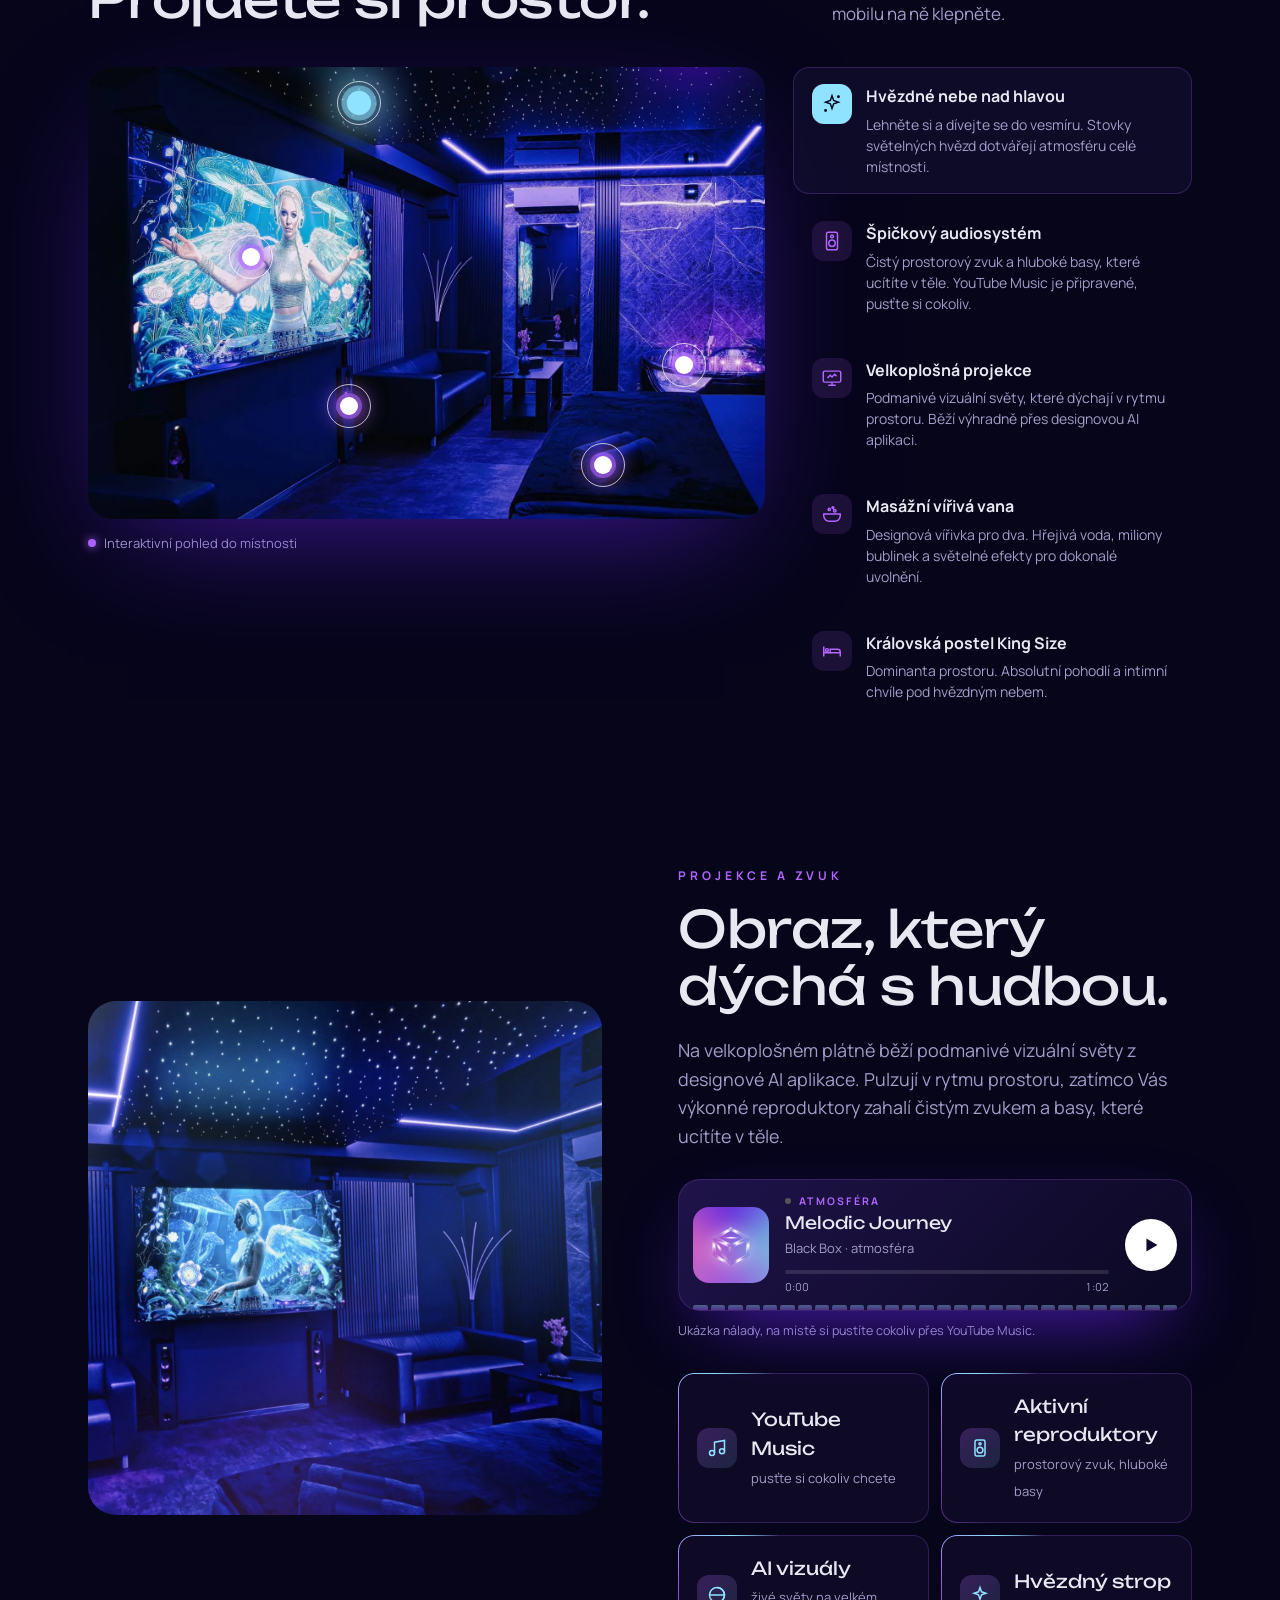
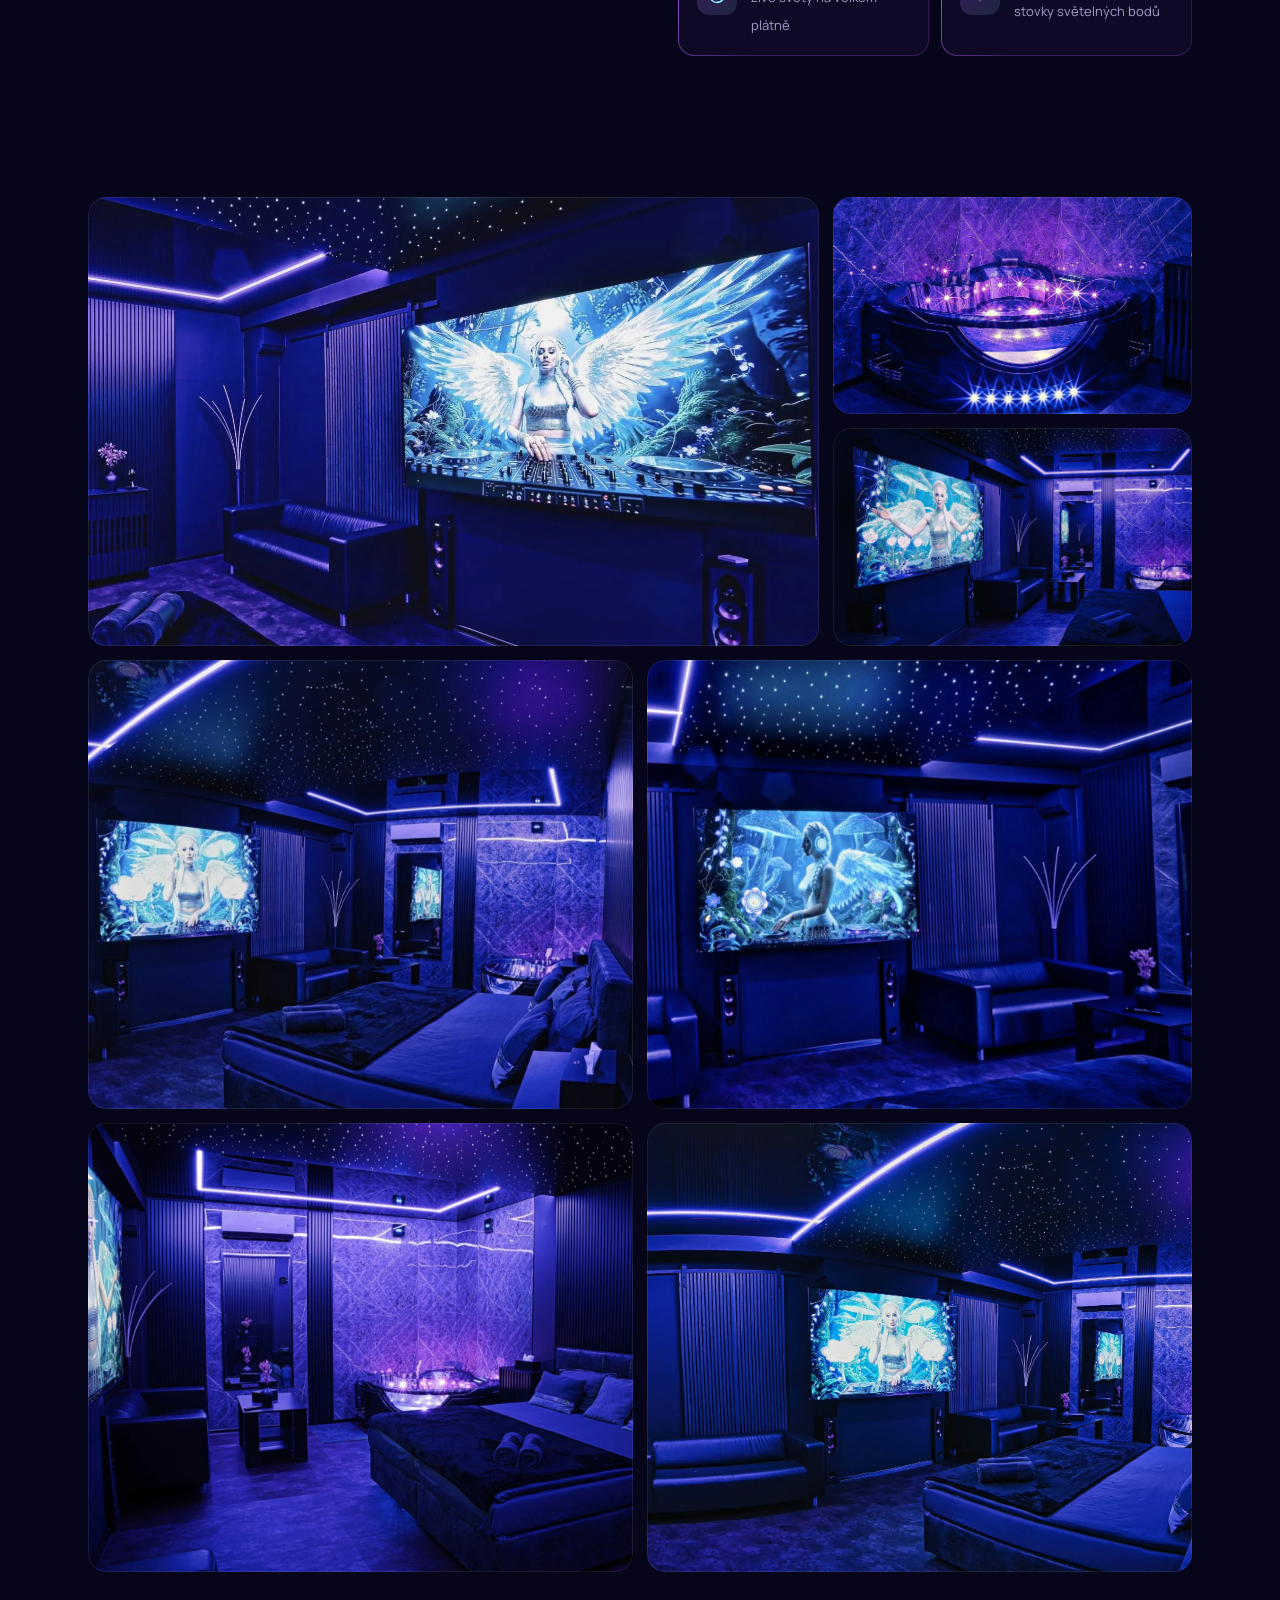
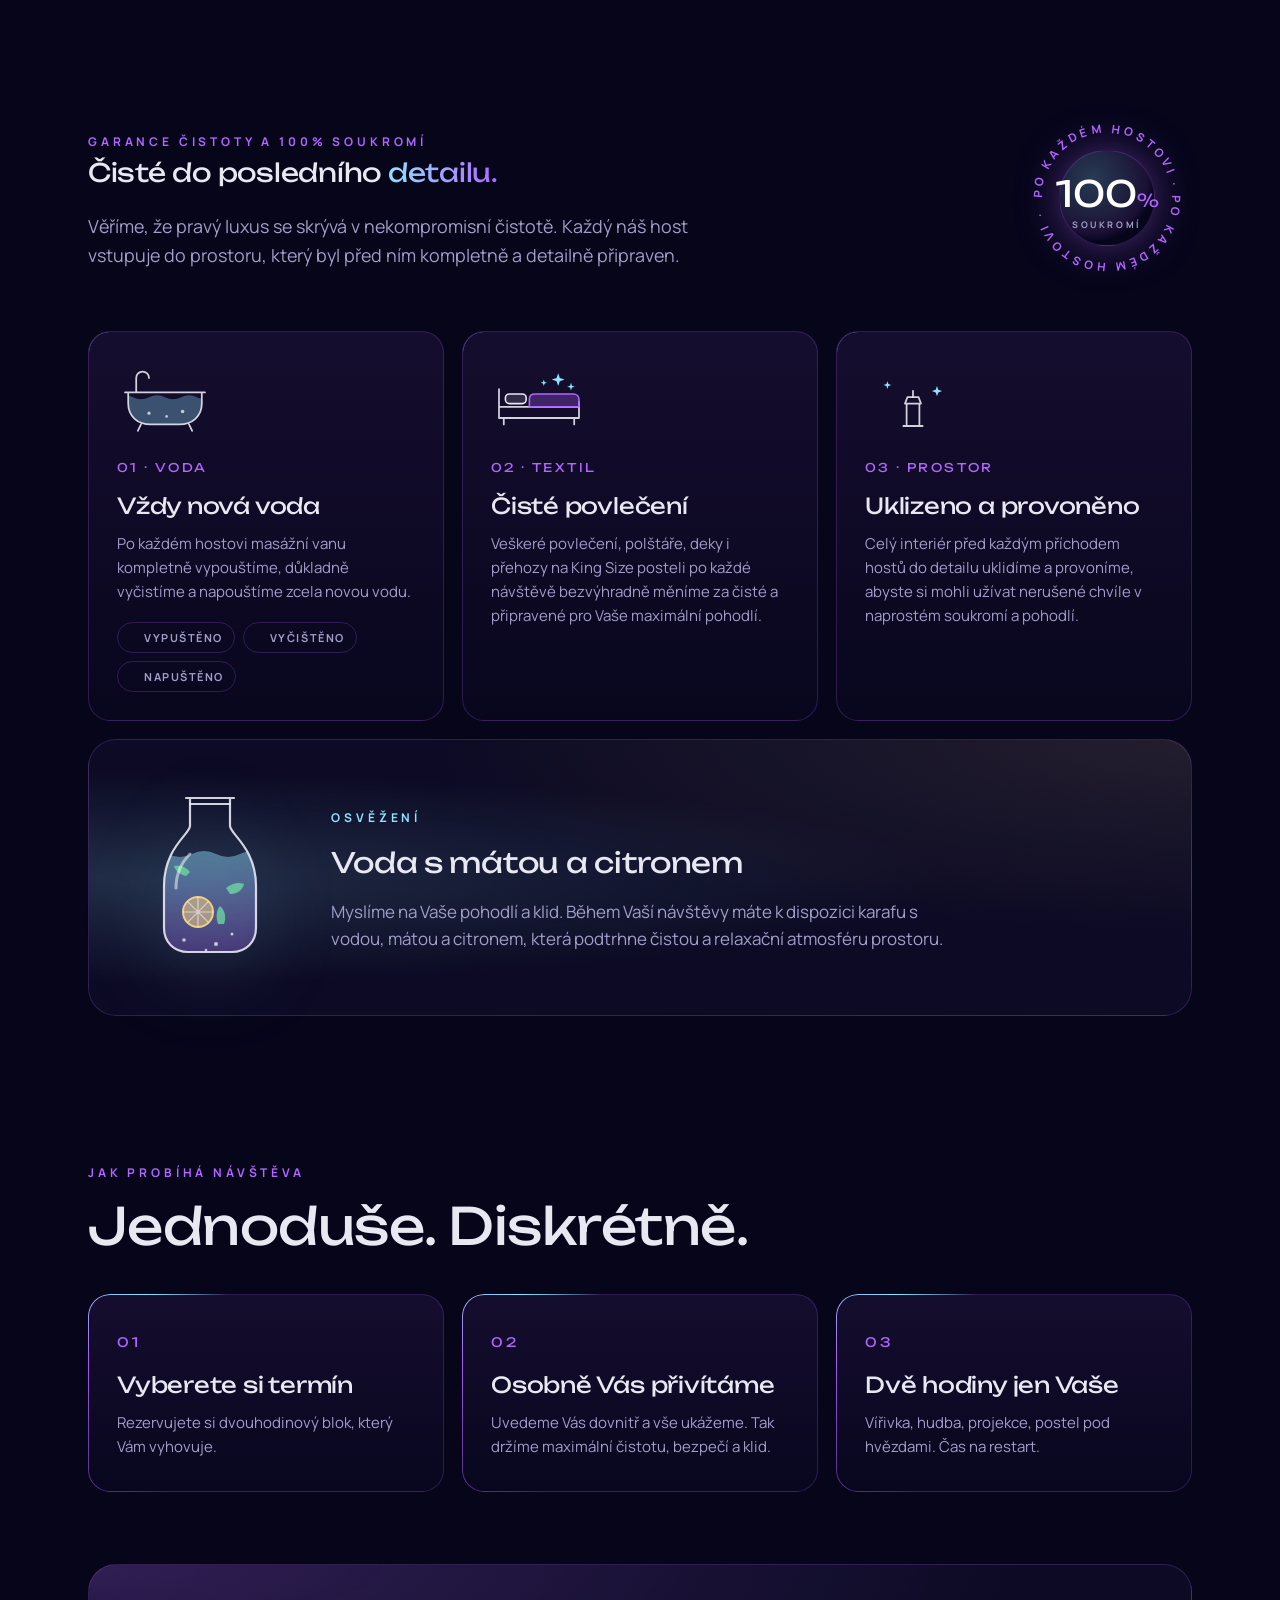
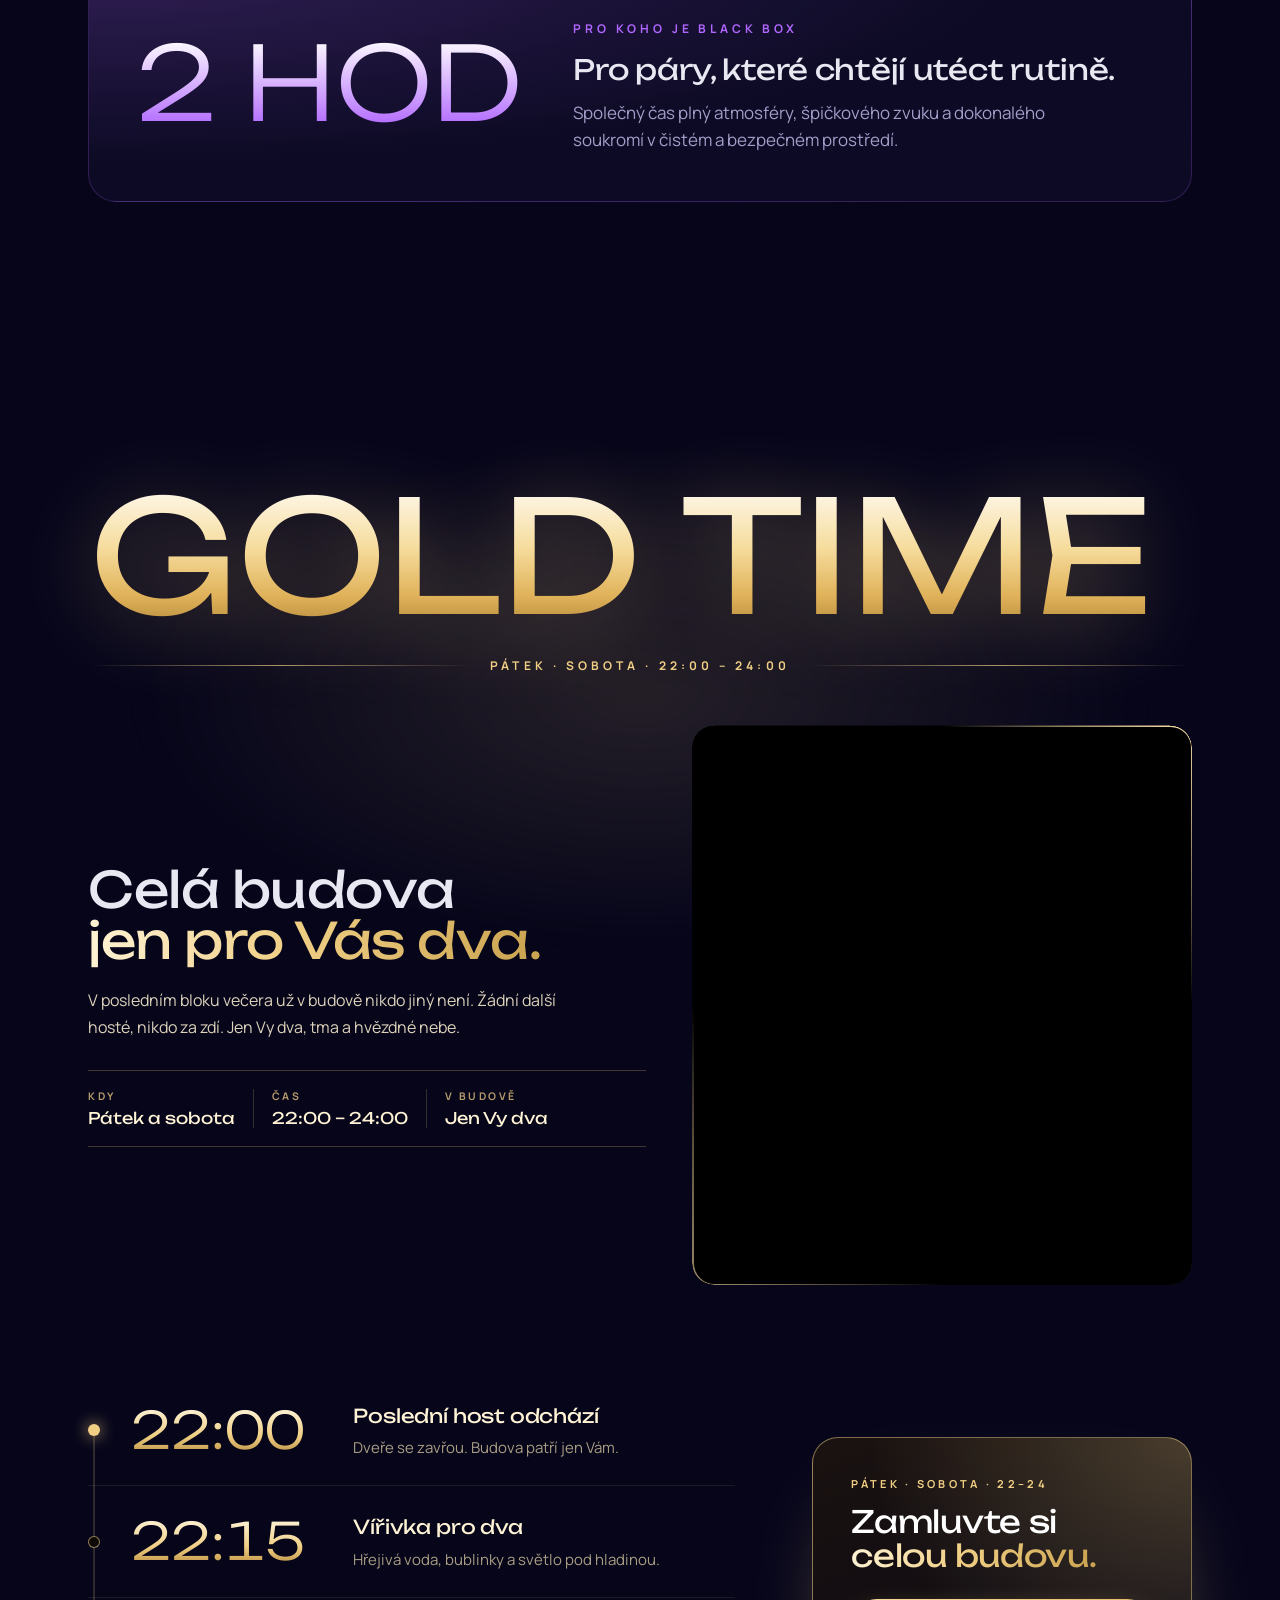
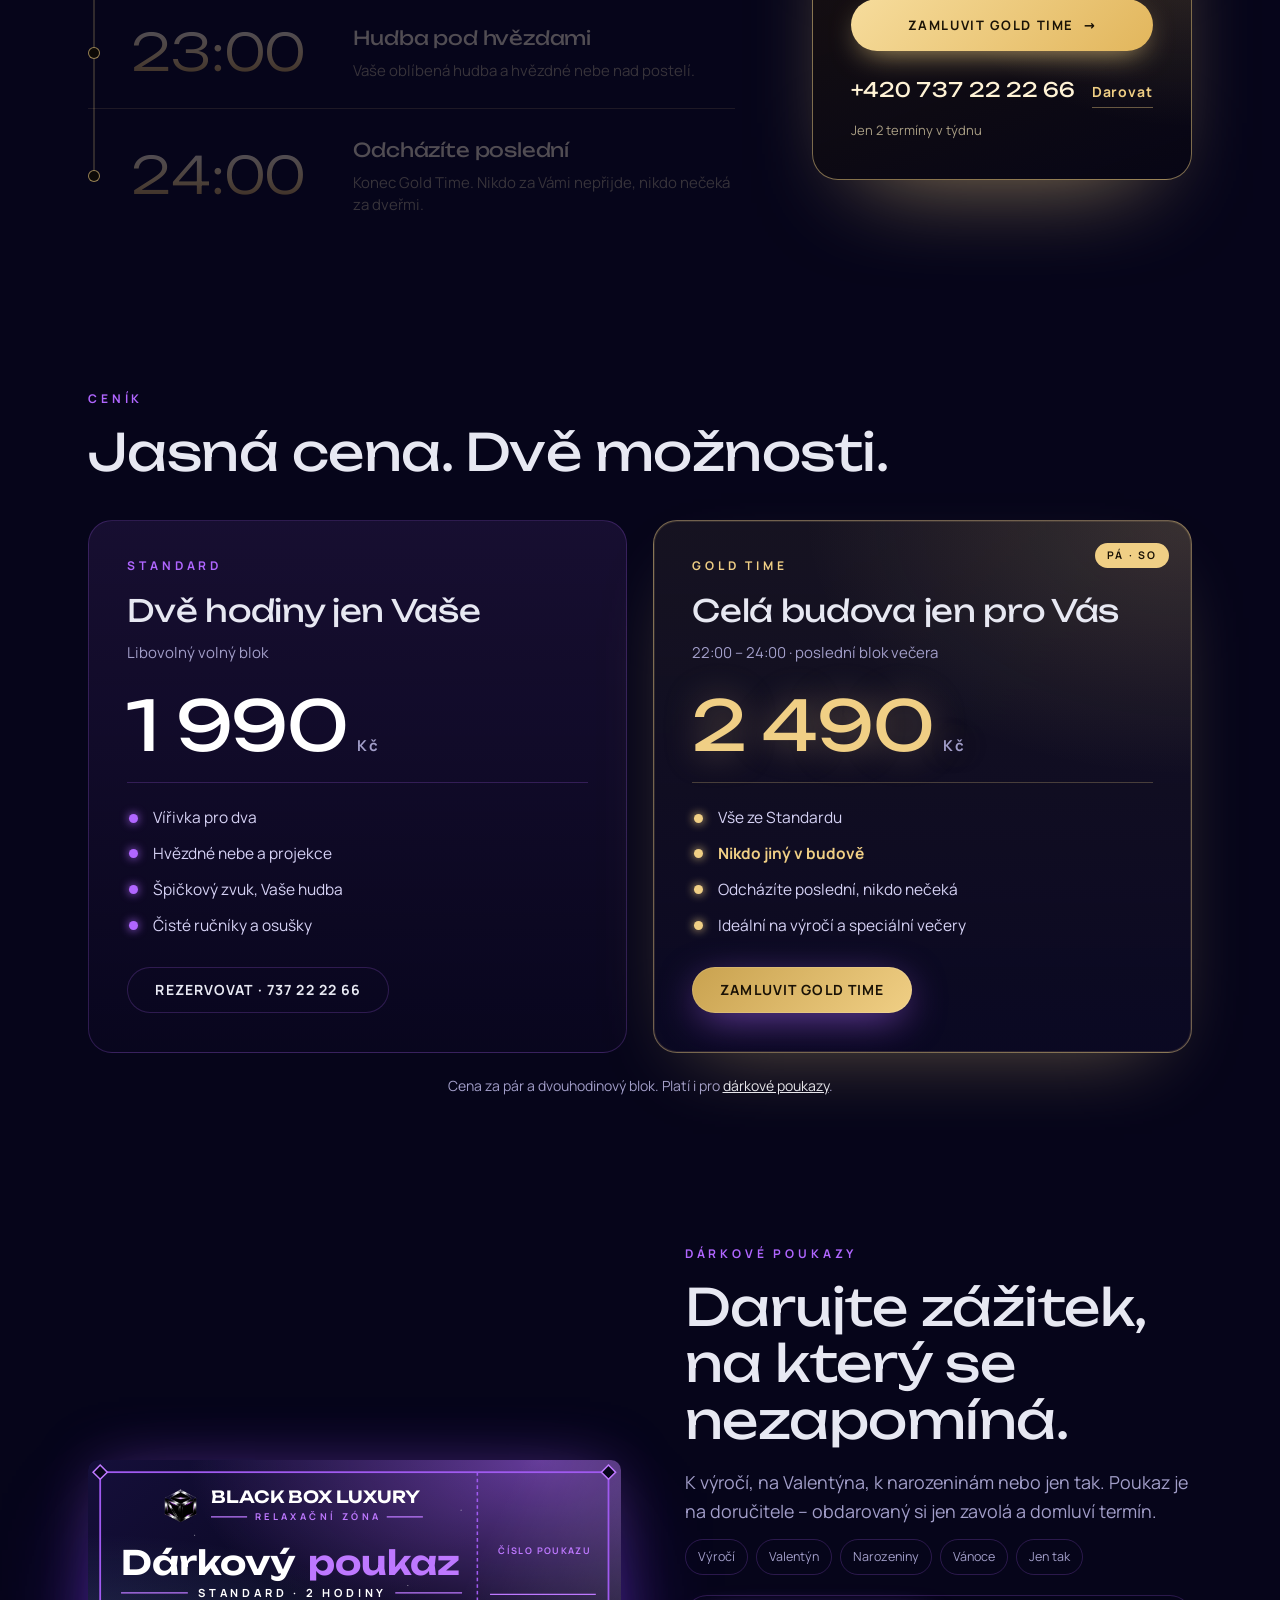
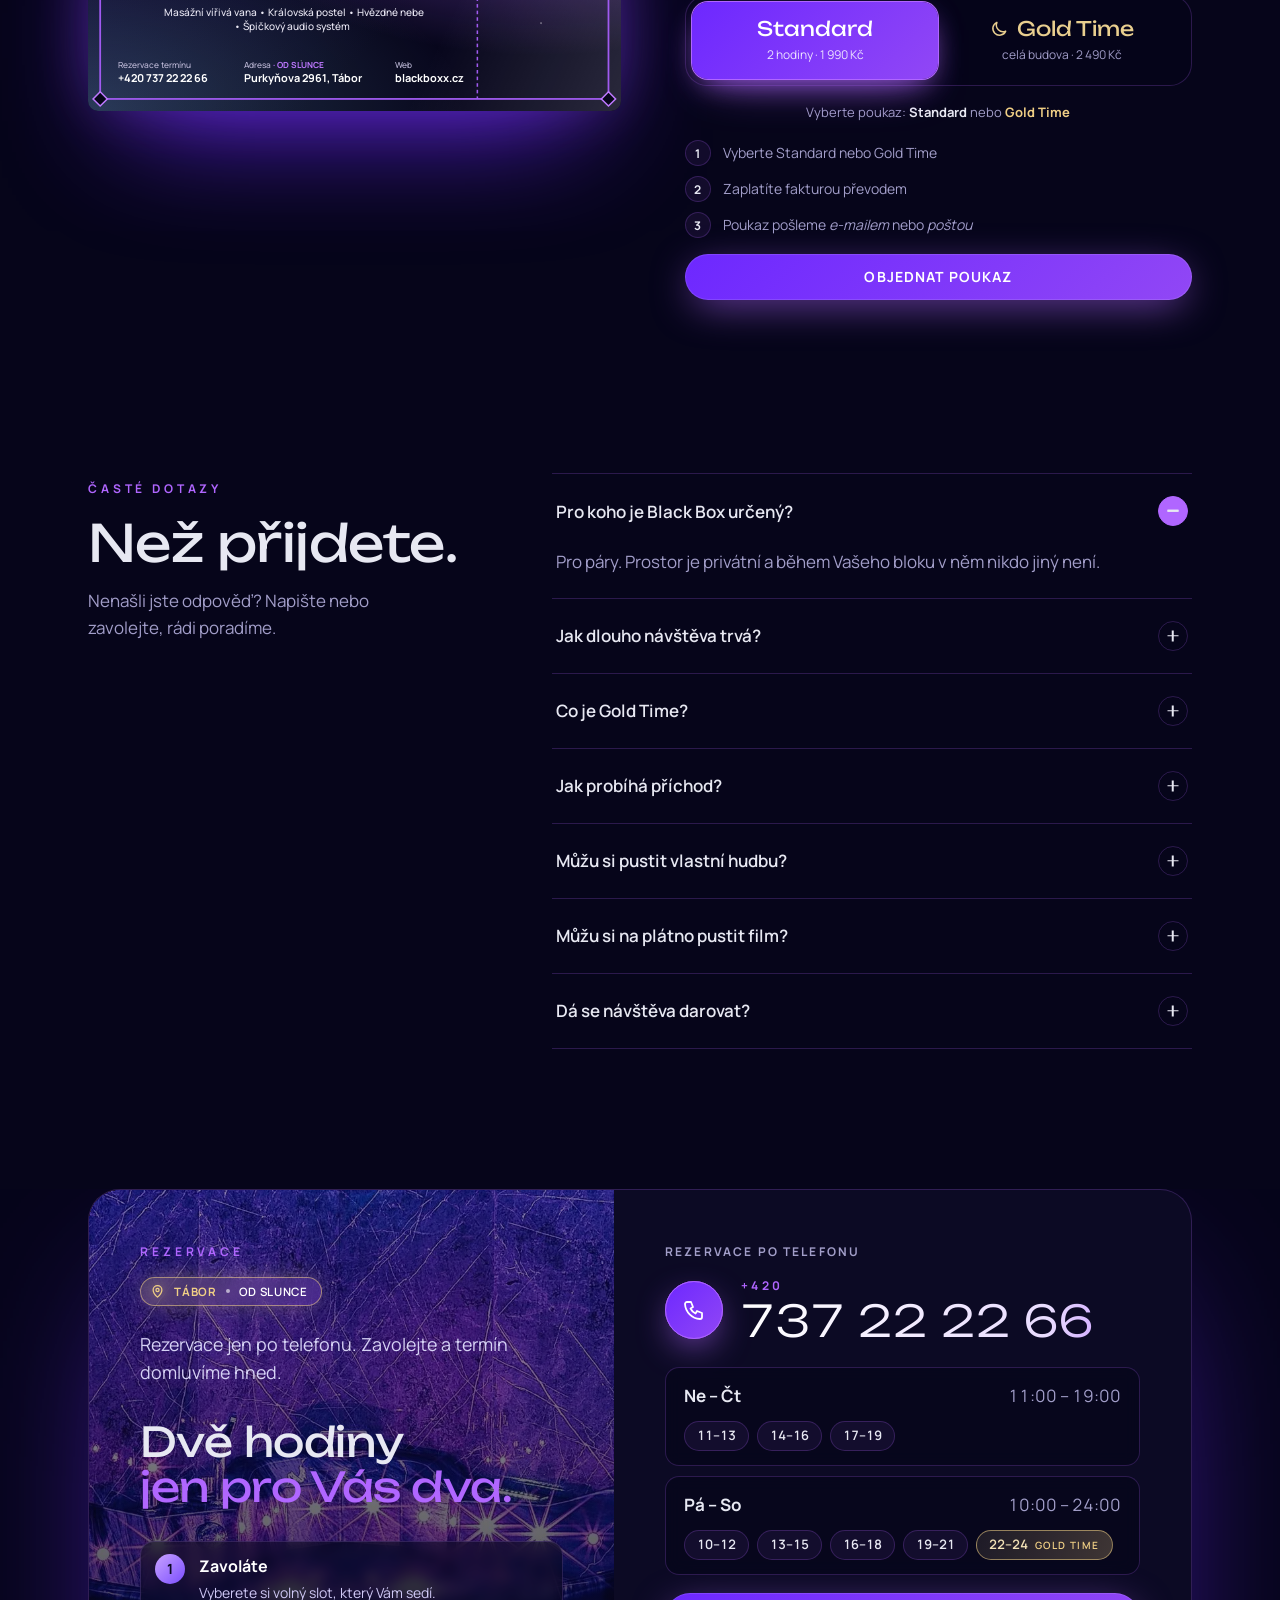
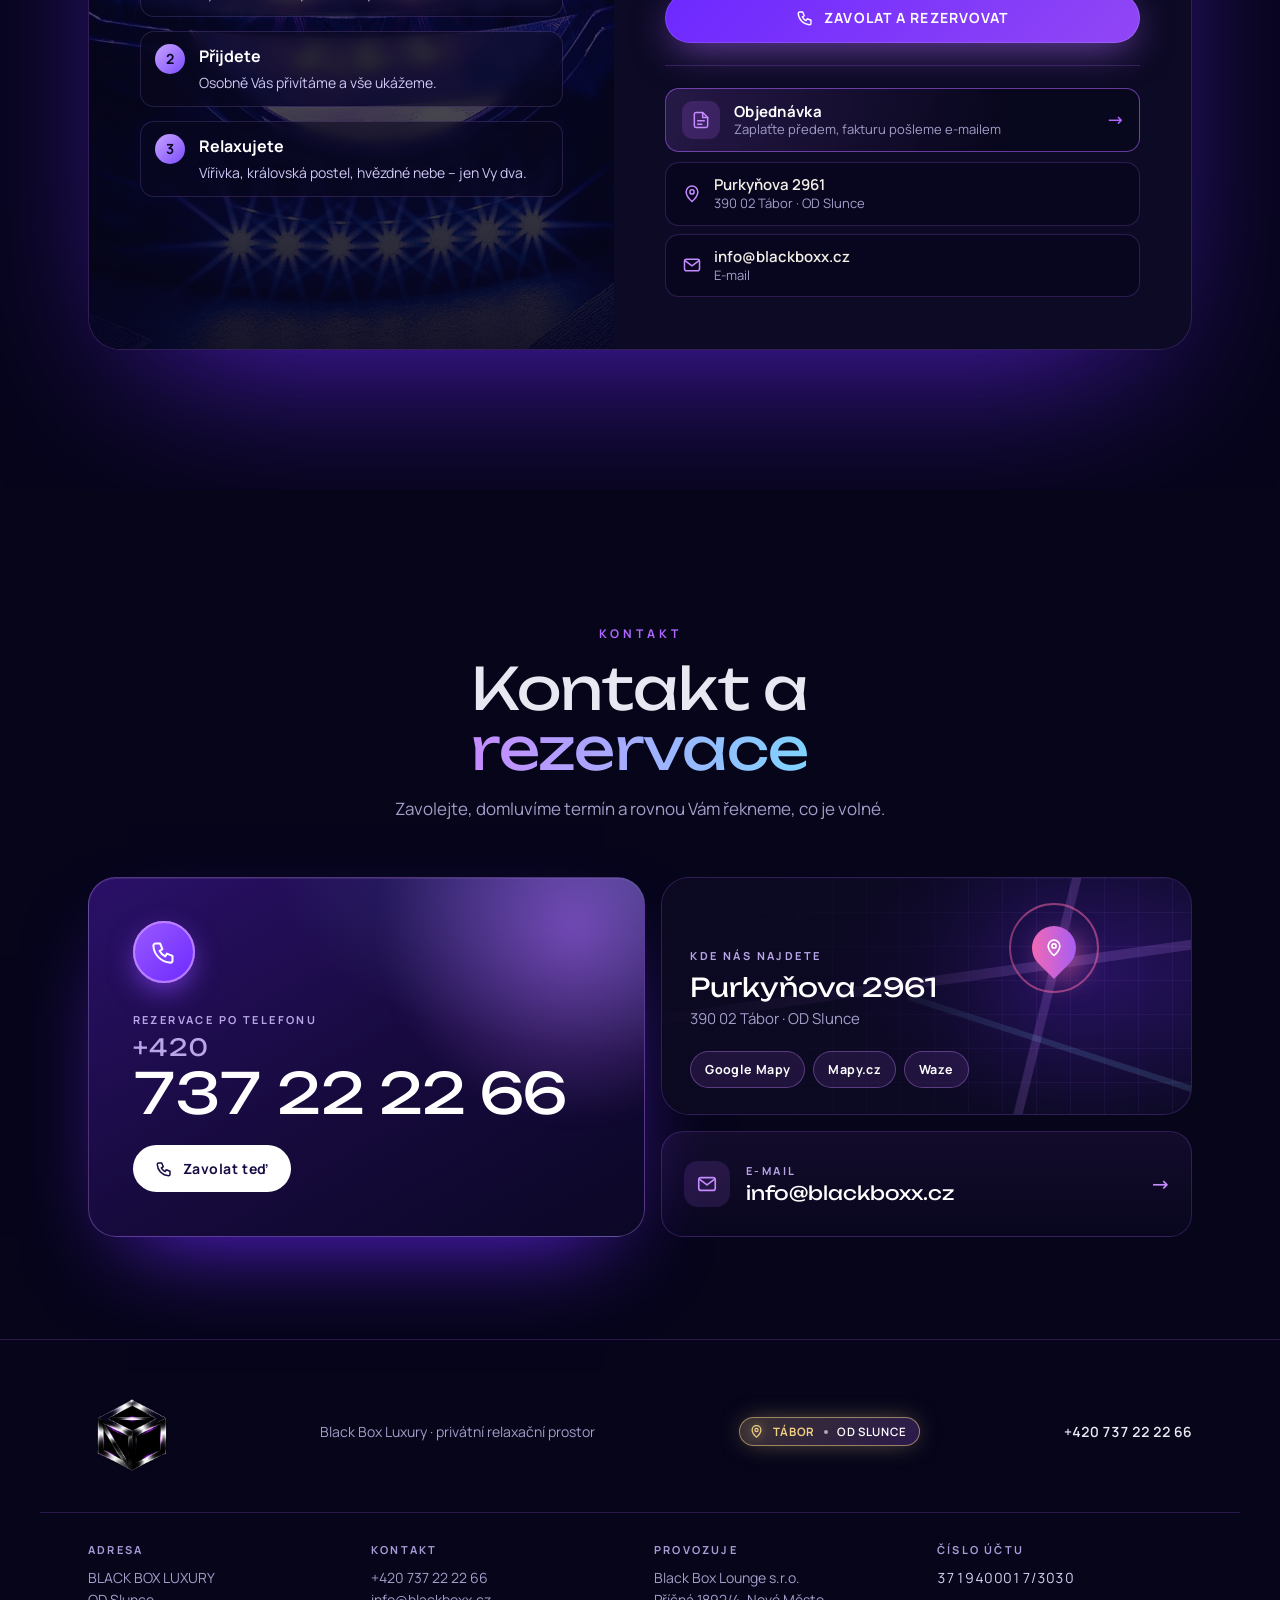
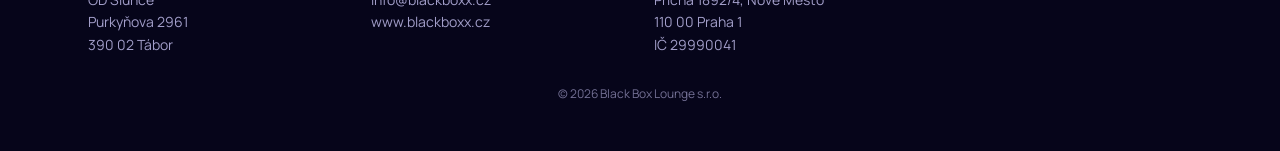
==== commit d41e5786: "LIVE: návštěvnost webu Co-Authored-By: Claude Opus 5.5 <noreply@anthropic.com> Claude-Session: https" ====
--- a/index.html
+++ b/index.html
@@ -720,6 +720,6 @@
 
 <div class="gold-wash" id="goldWash" aria-hidden="true"></div>
 <script src="js/three.min.js?v=eb854986"></script>
-<script src="js/main.js?v=12bb348c"></script>
+<script src="js/main.js?v=3f589967"></script>
 </body>
 </html>
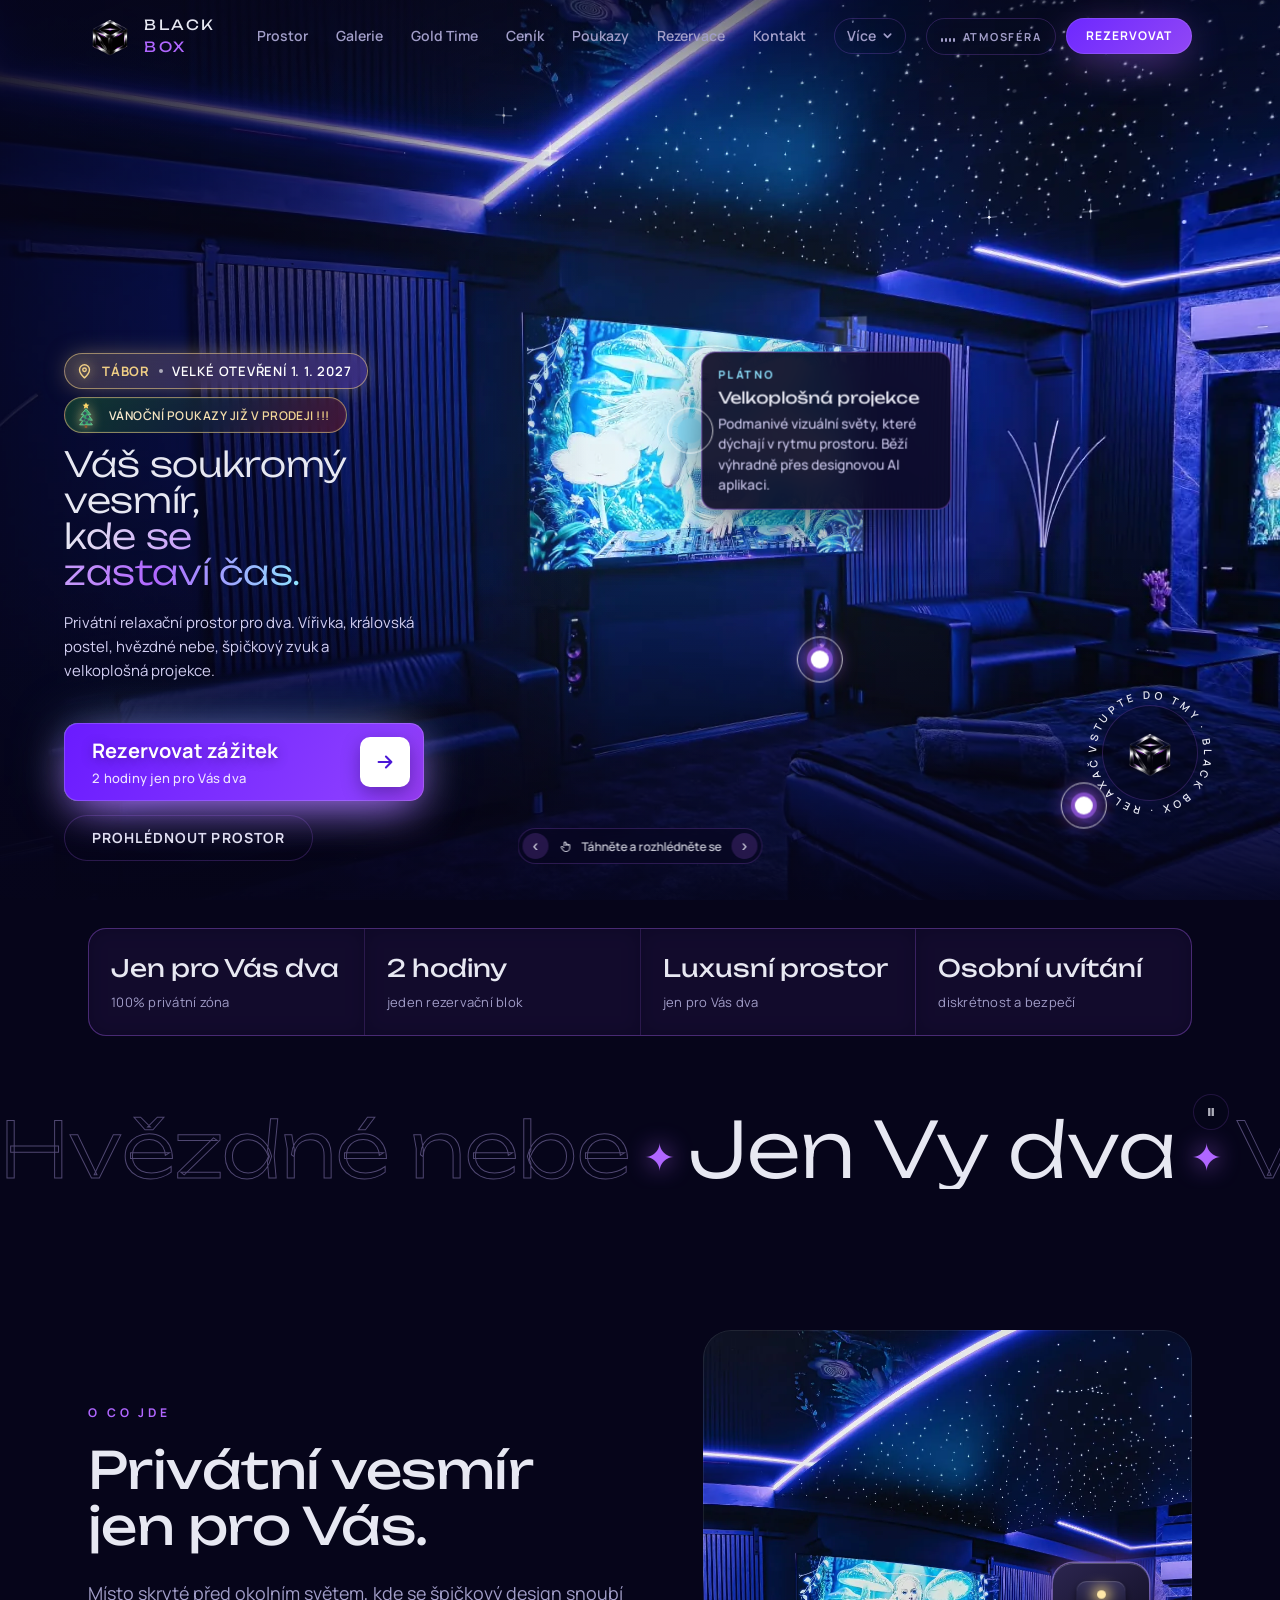
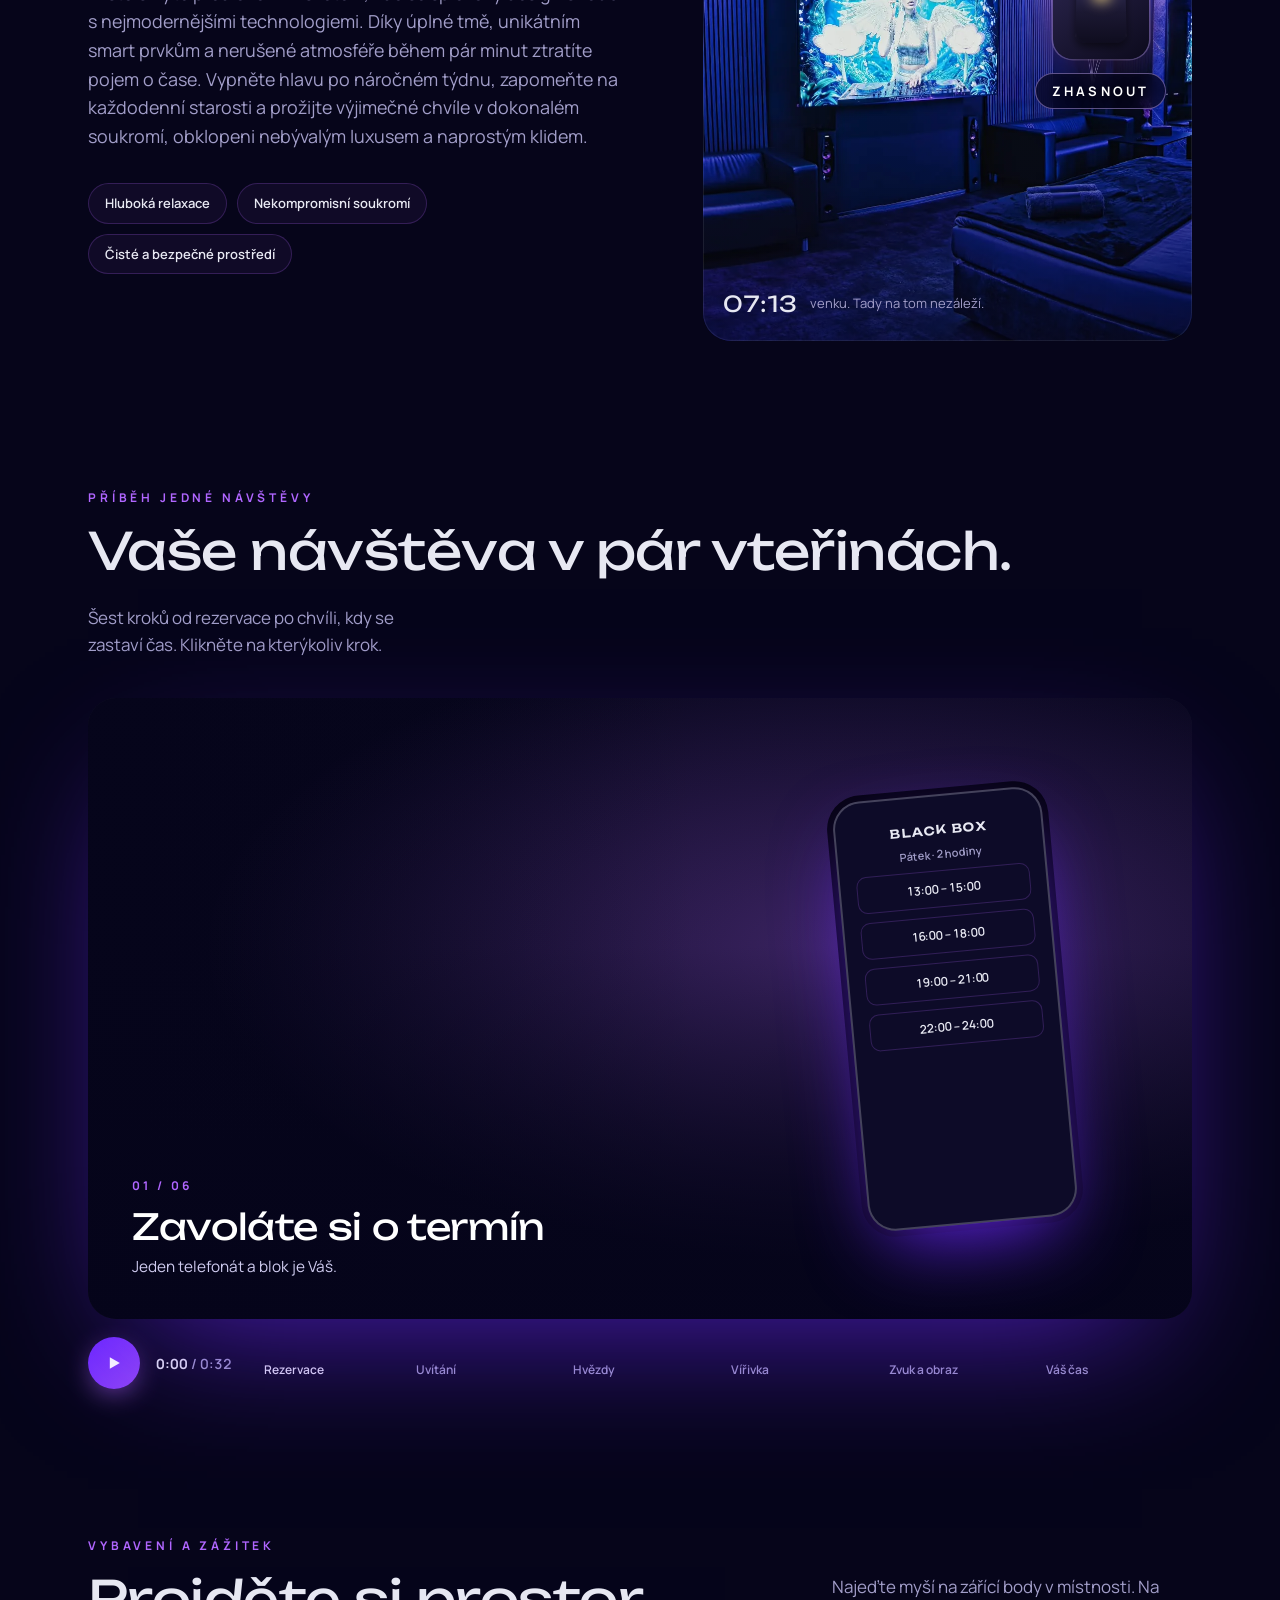
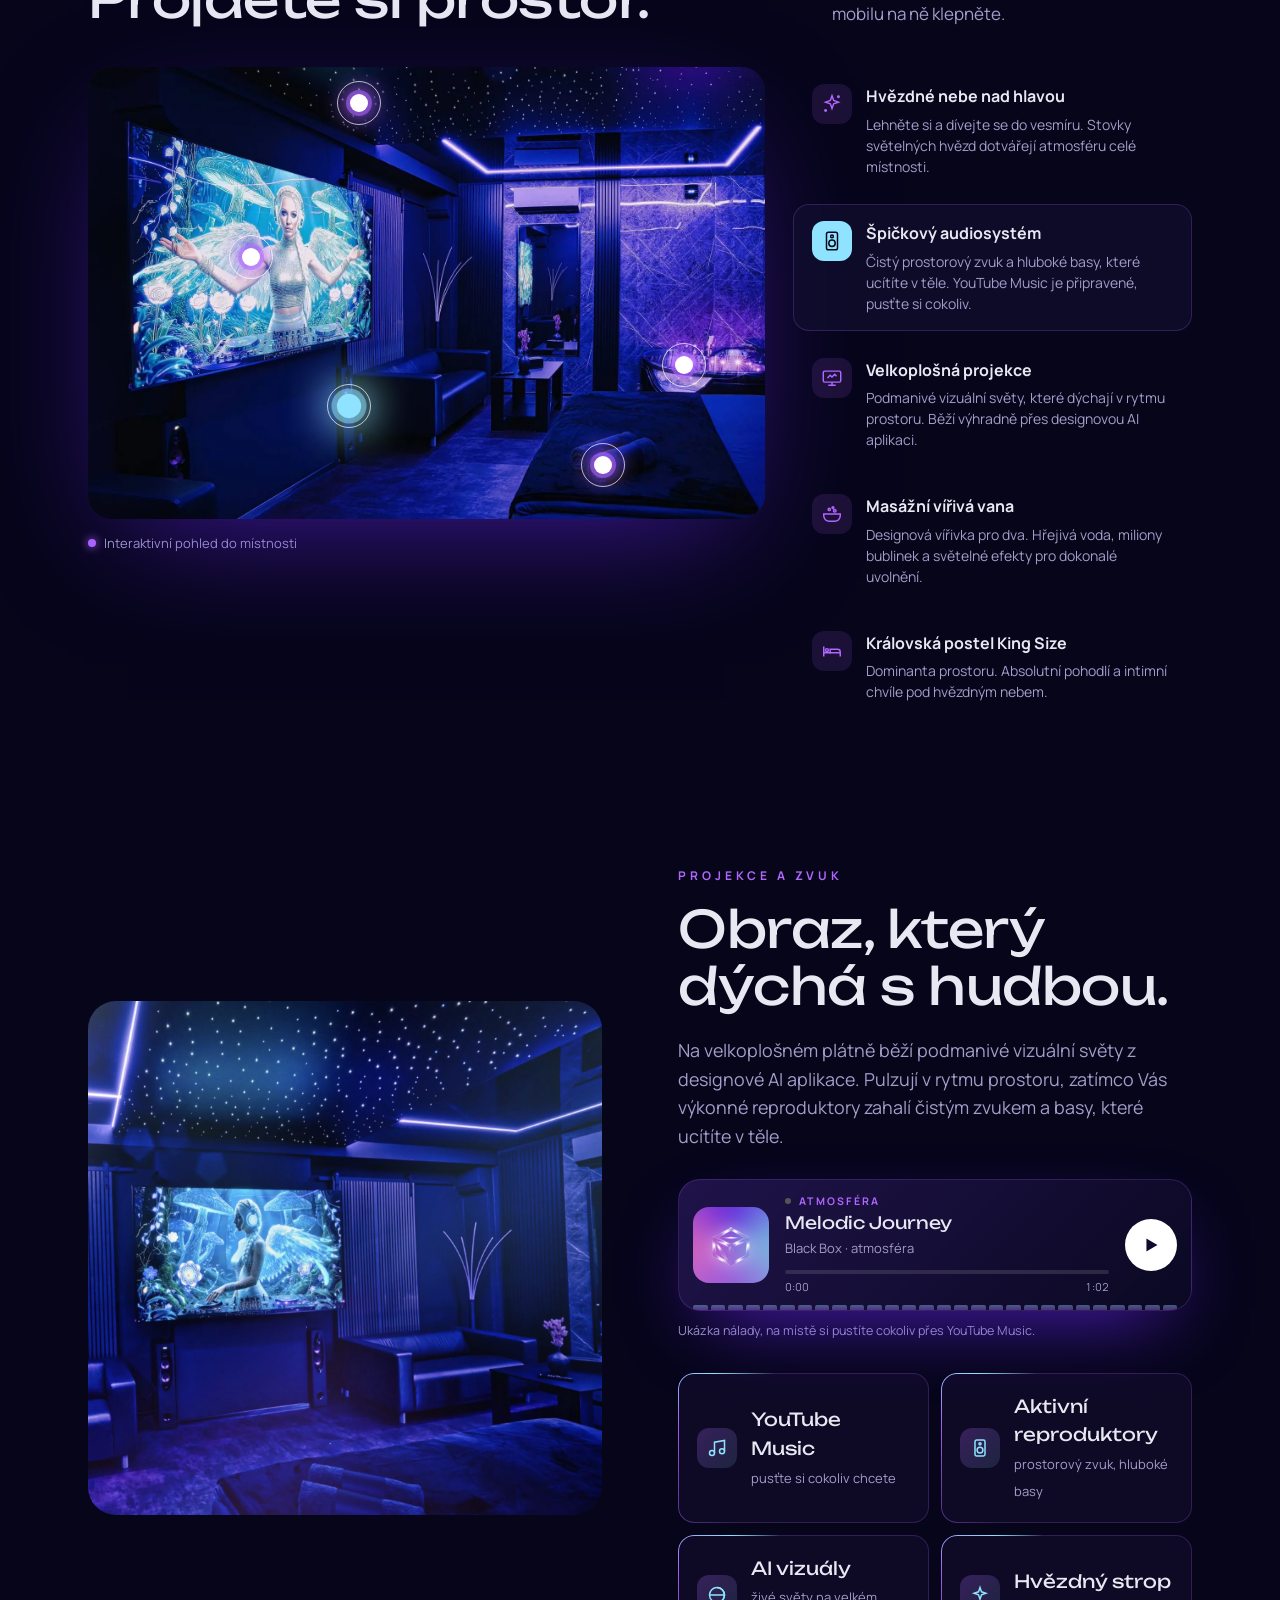
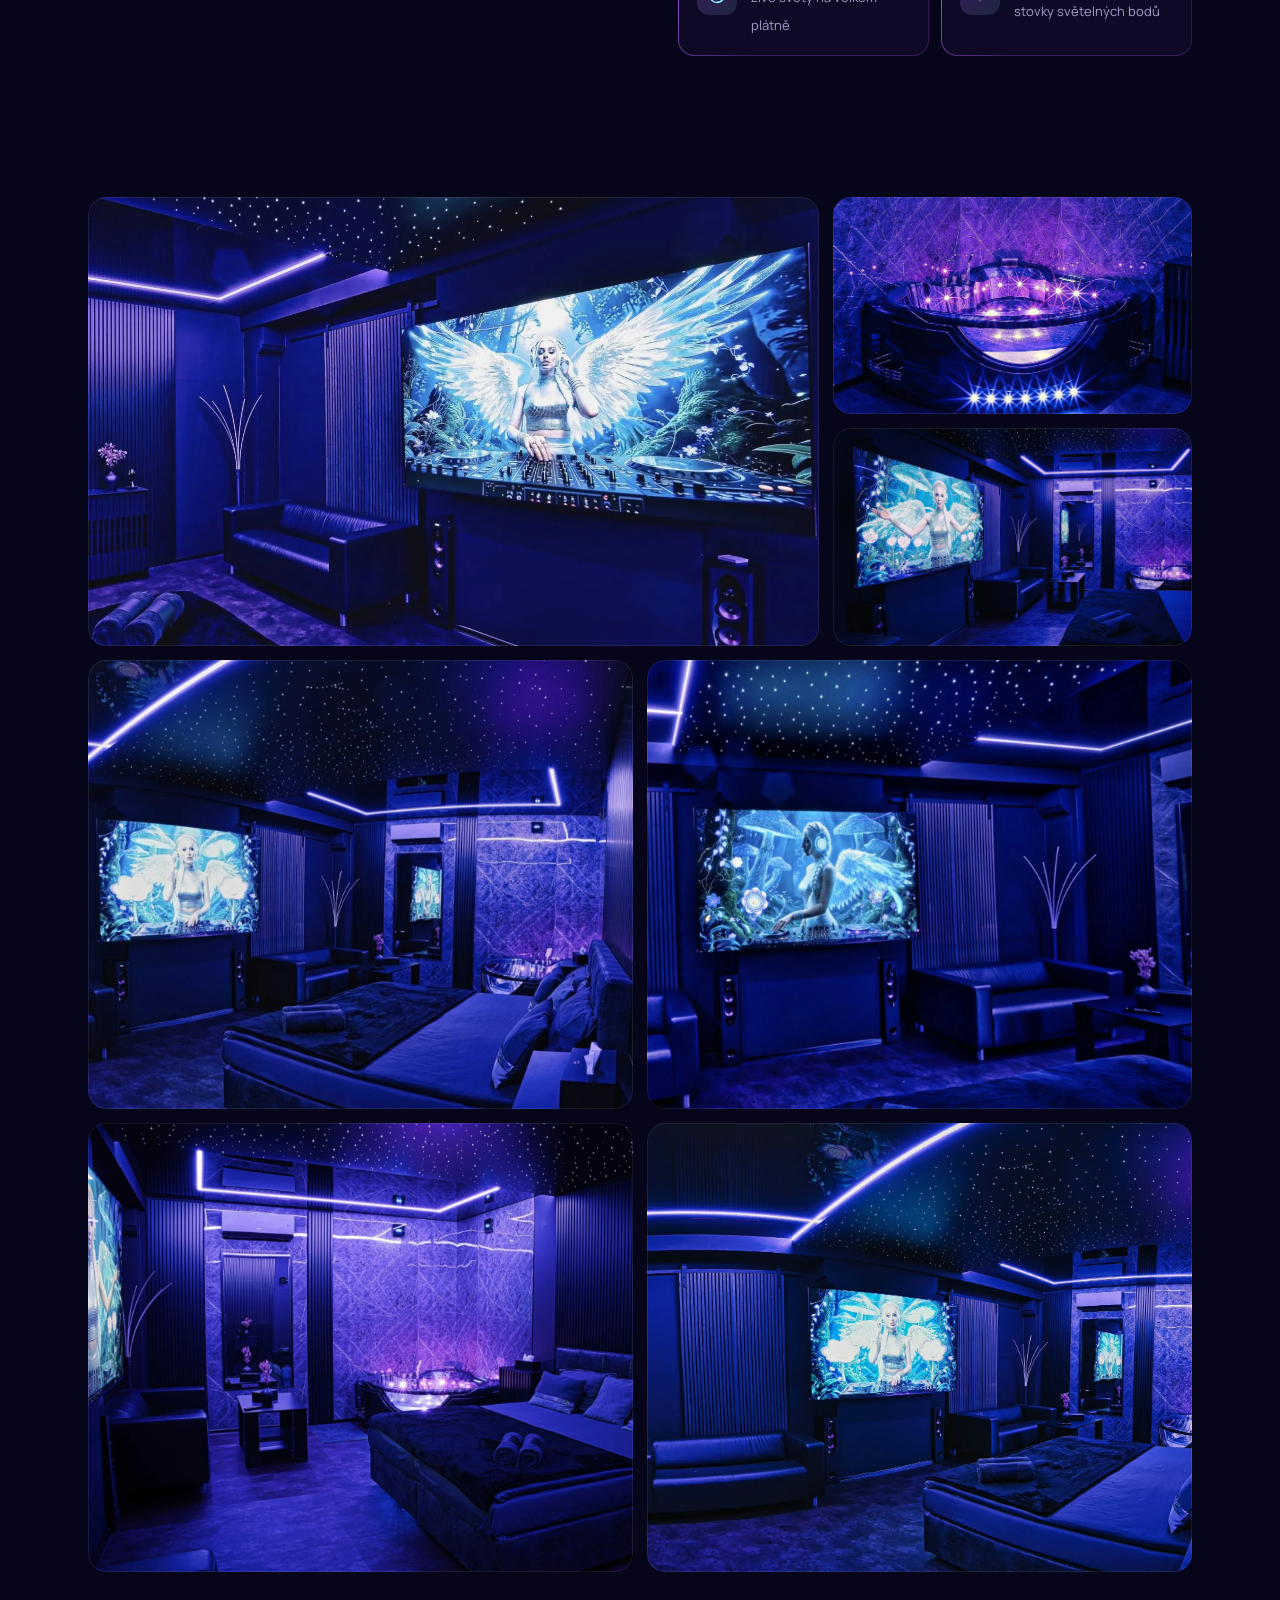
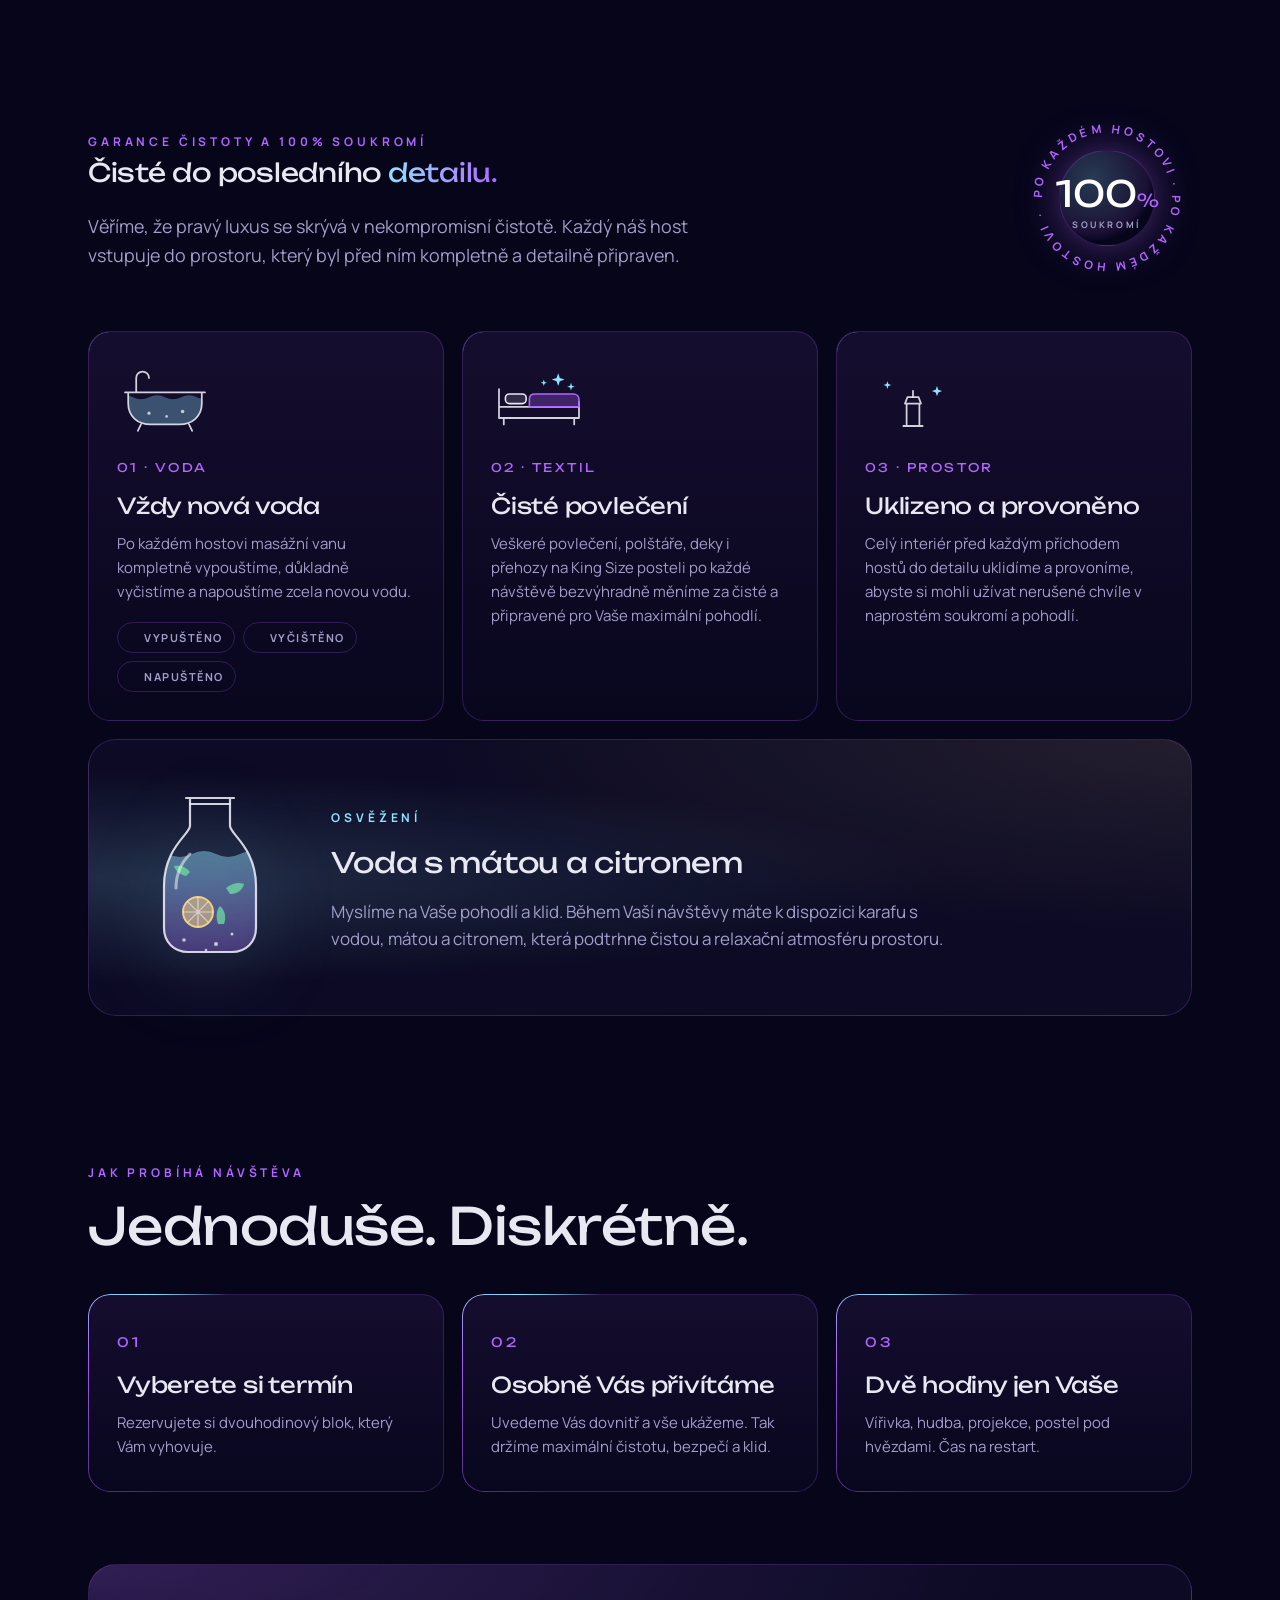
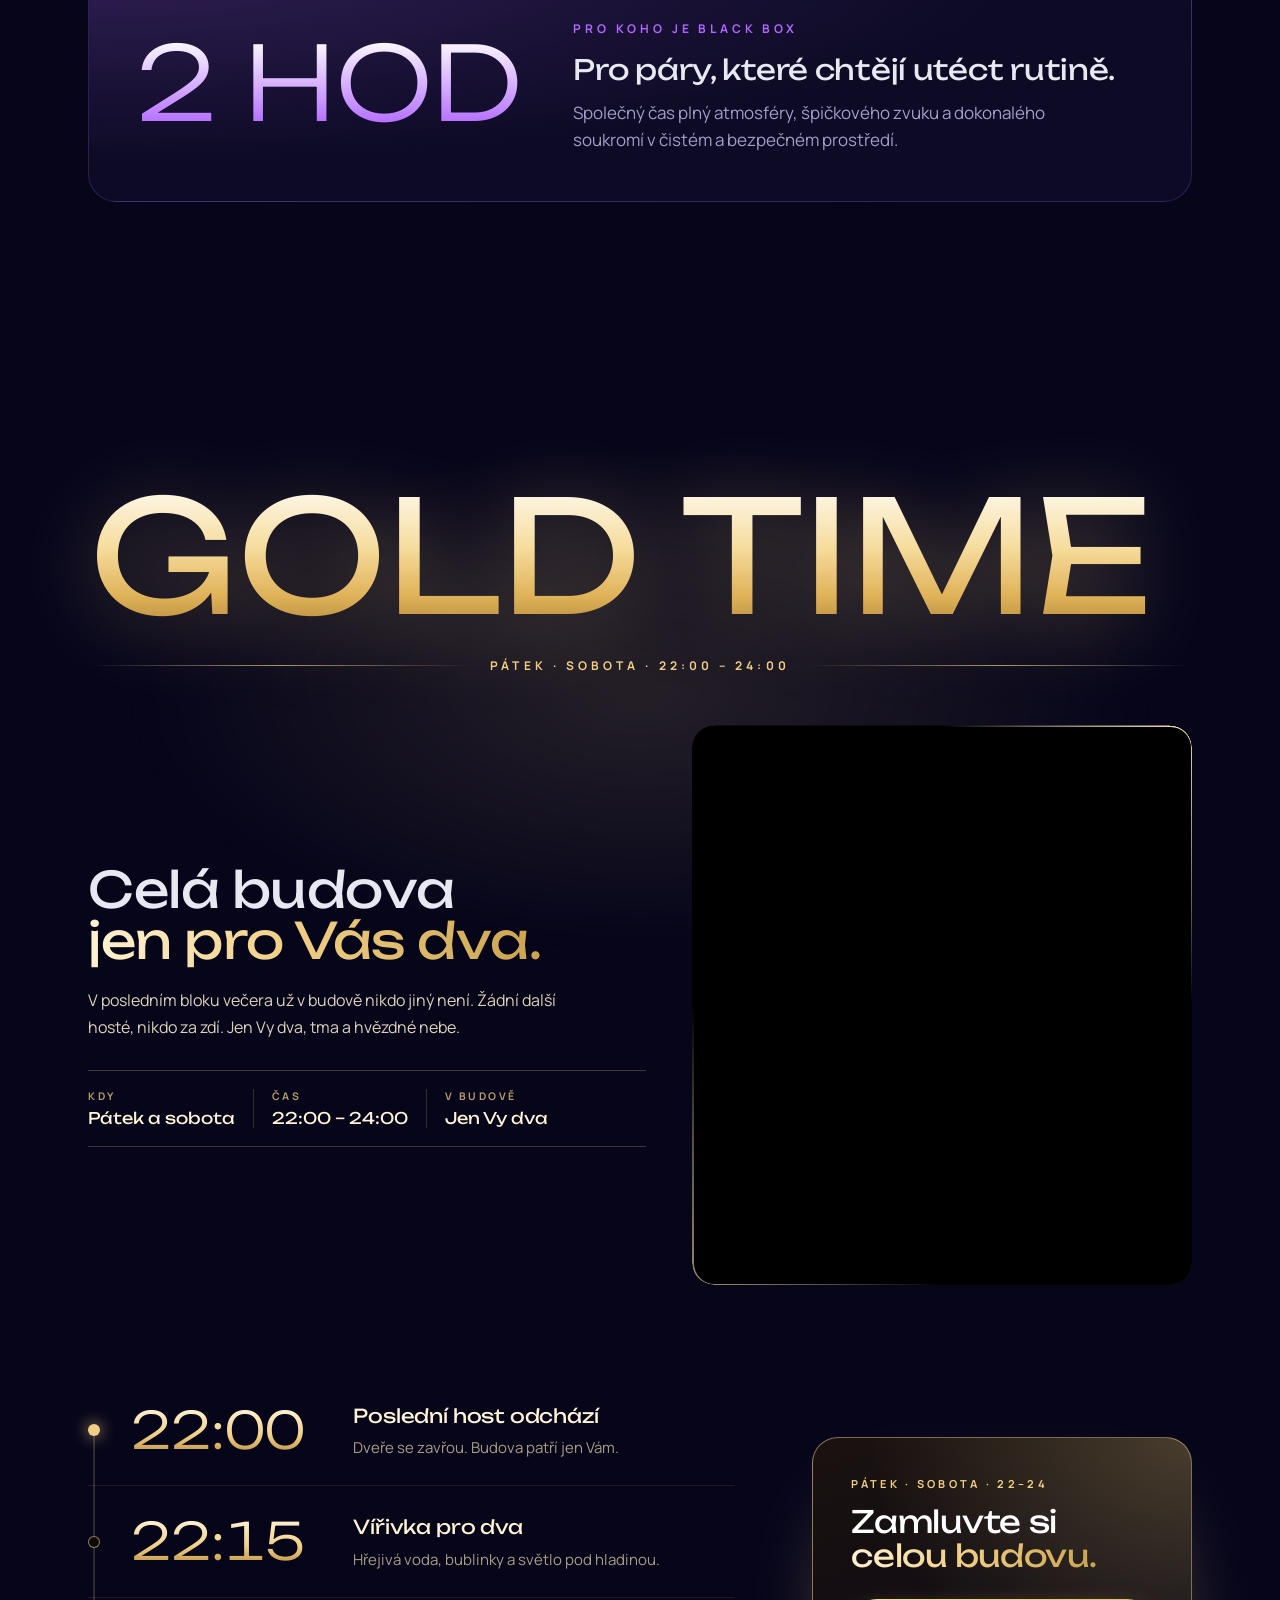
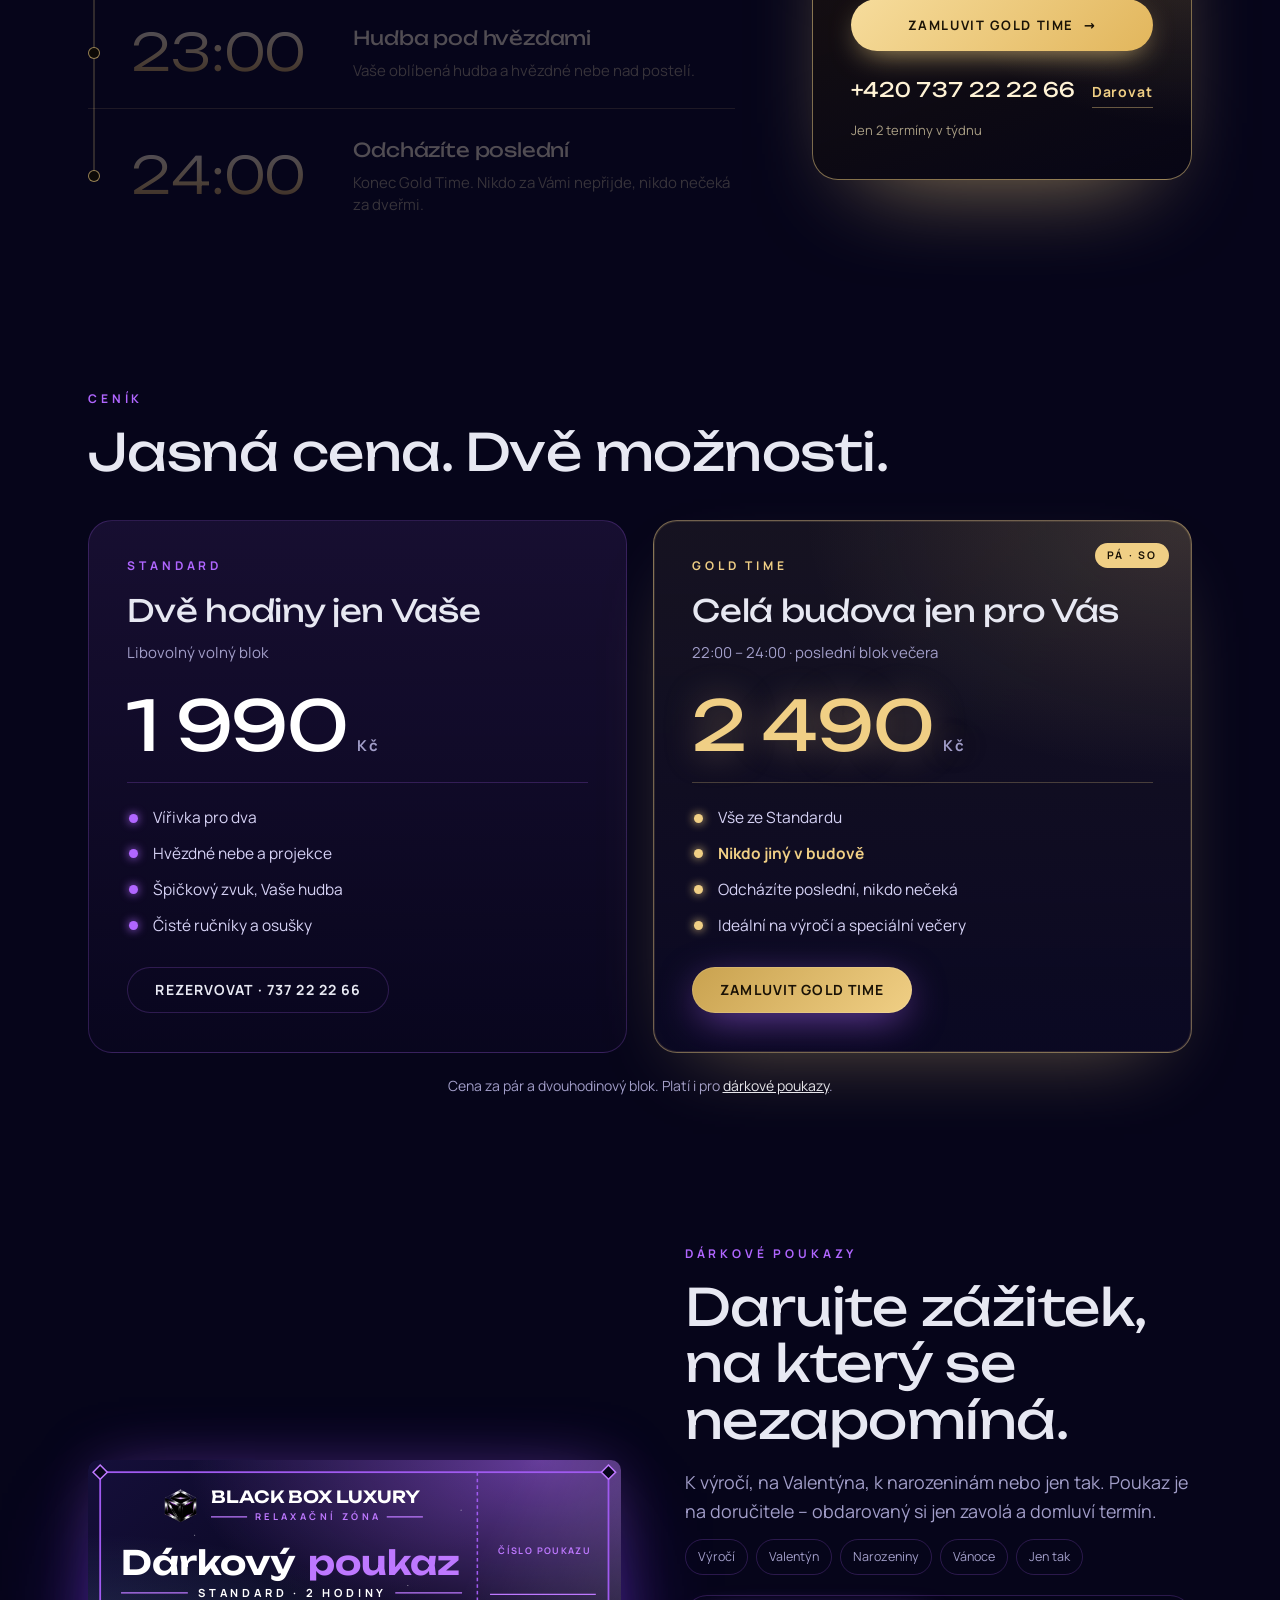
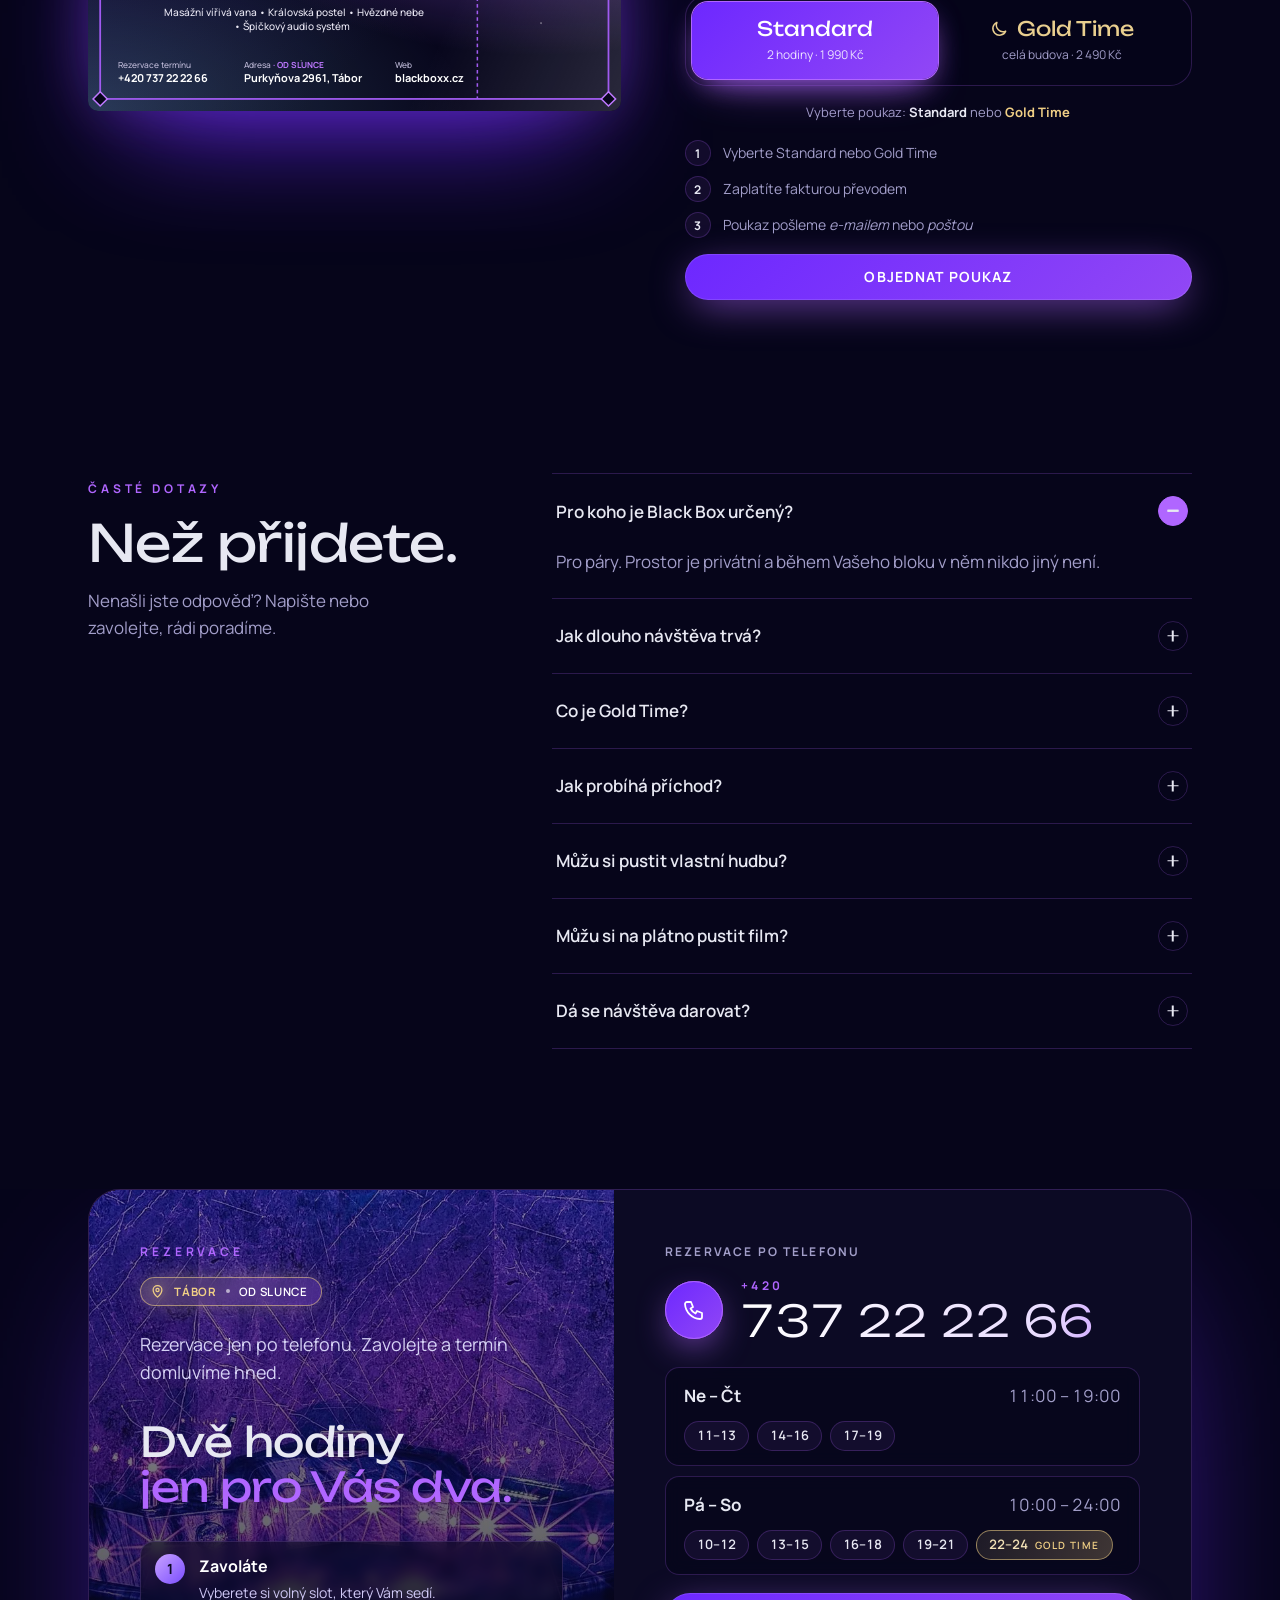
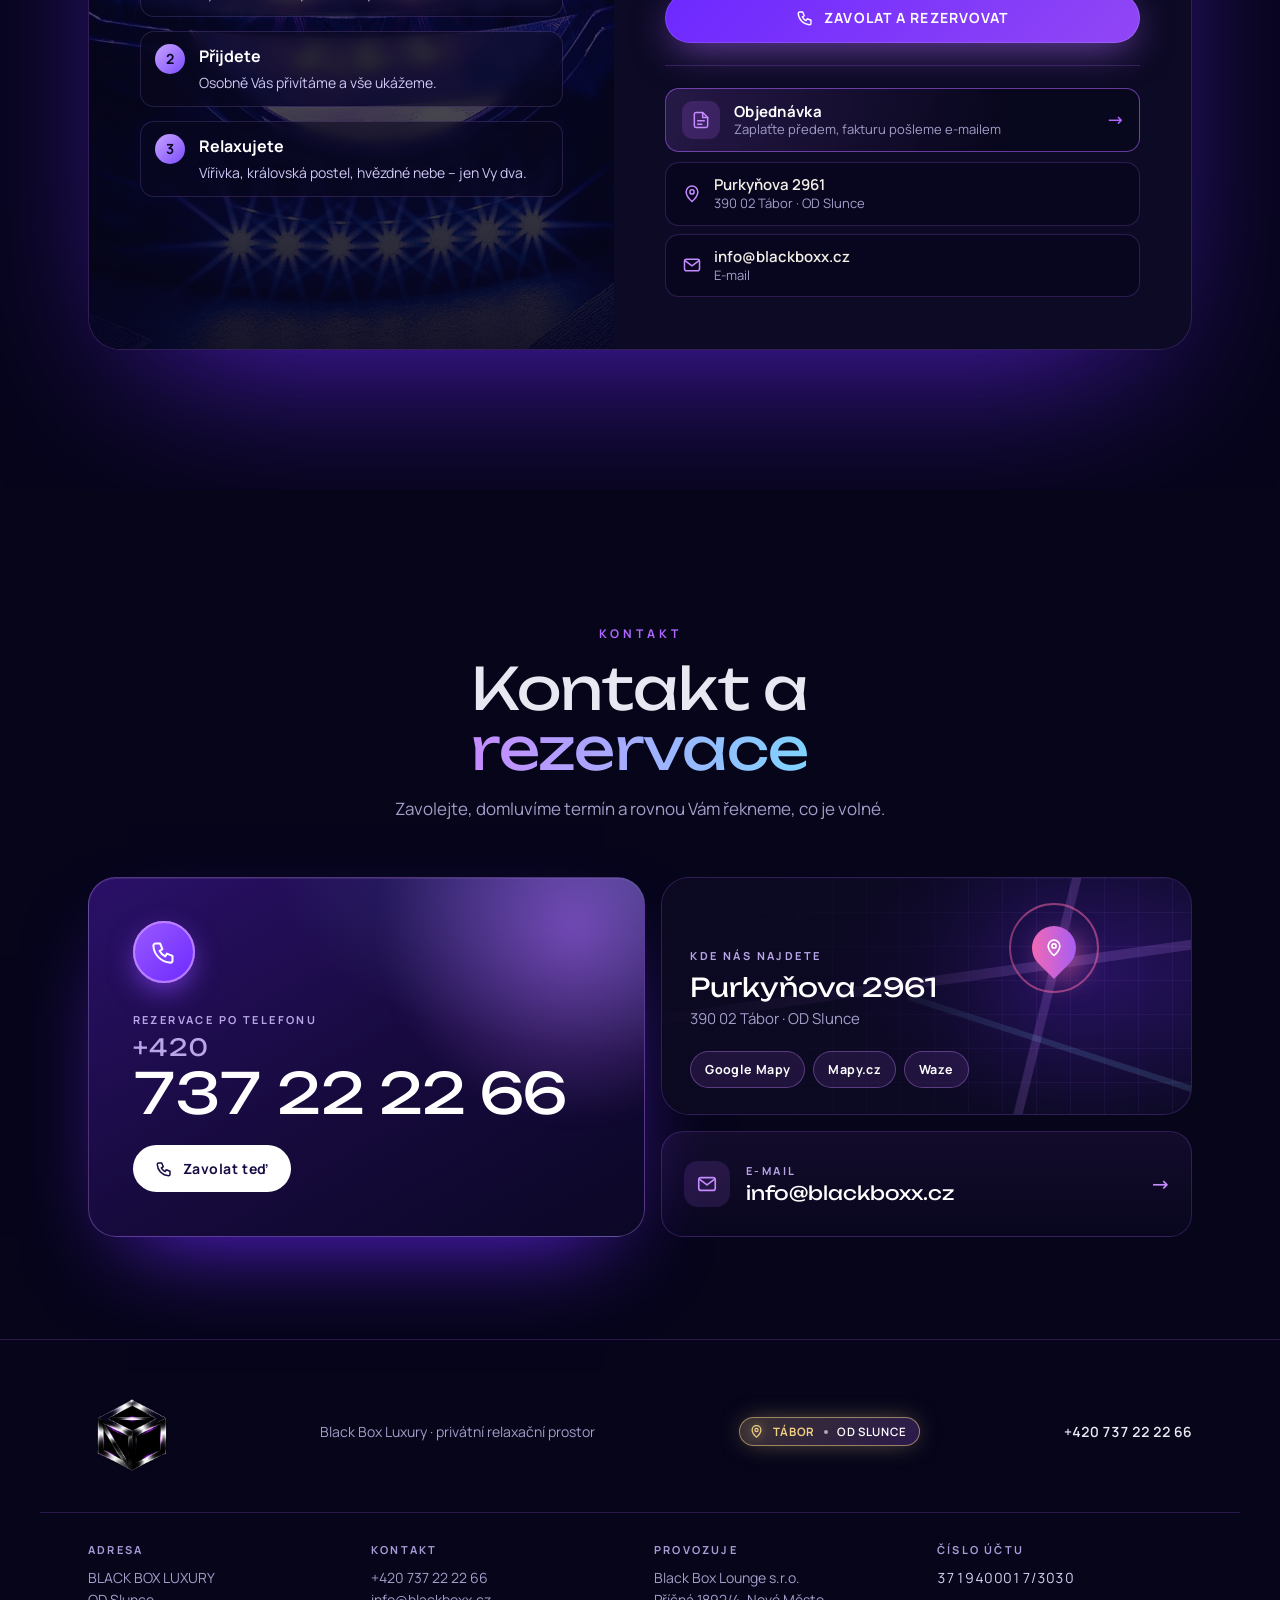
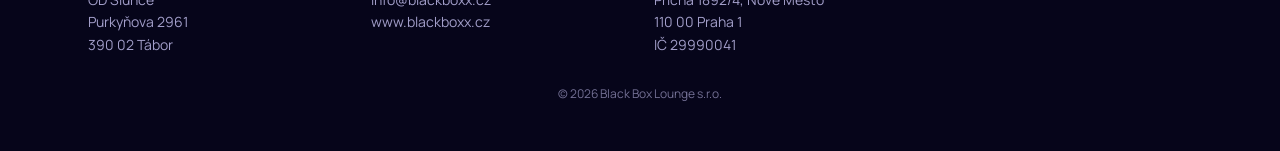
==== commit b67a9993: "LIVE: odkaz ?nepocitat a vyřazení IP v návštěvnosti Co-Authored-By: Claude Opus 5.5 <noreply@anthrop" ====
--- a/index.html
+++ b/index.html
@@ -720,6 +720,6 @@
 
 <div class="gold-wash" id="goldWash" aria-hidden="true"></div>
 <script src="js/three.min.js?v=eb854986"></script>
-<script src="js/main.js?v=3f589967"></script>
+<script src="js/main.js?v=bce577c4"></script>
 </body>
 </html>
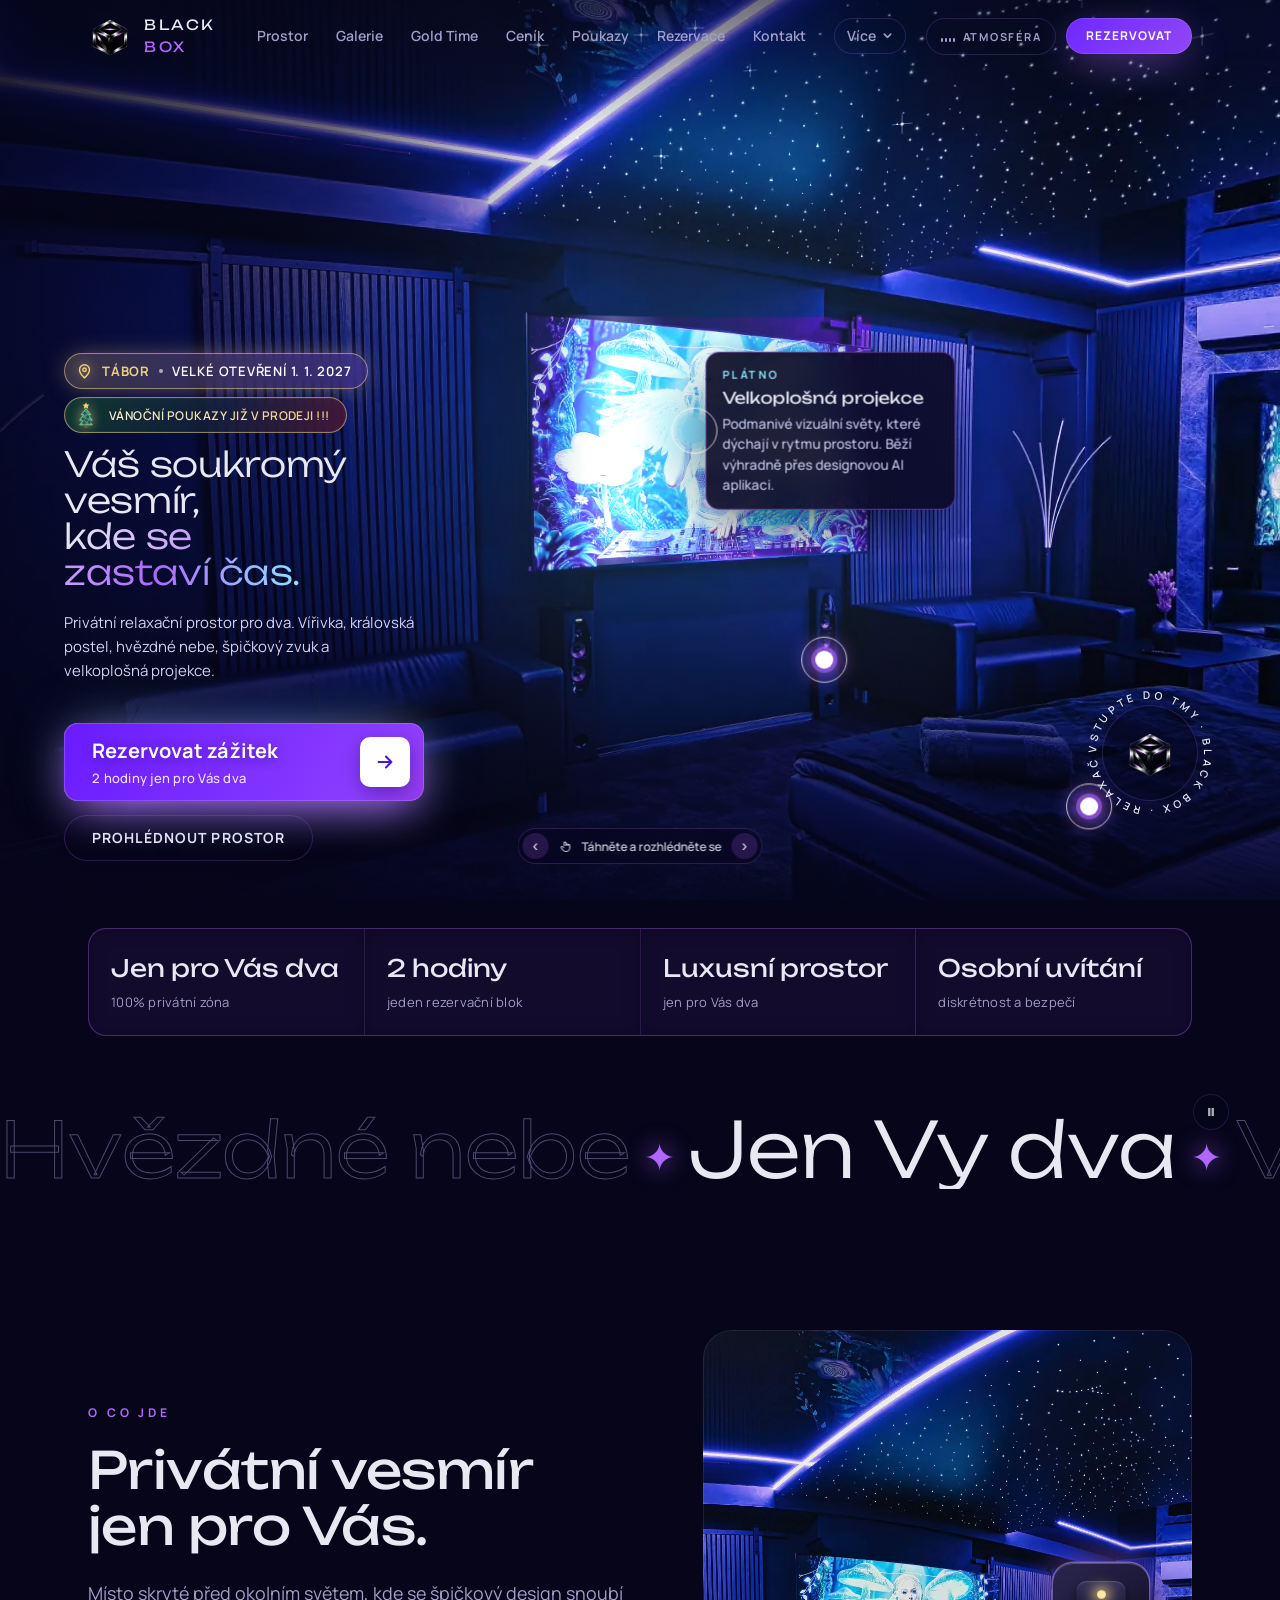
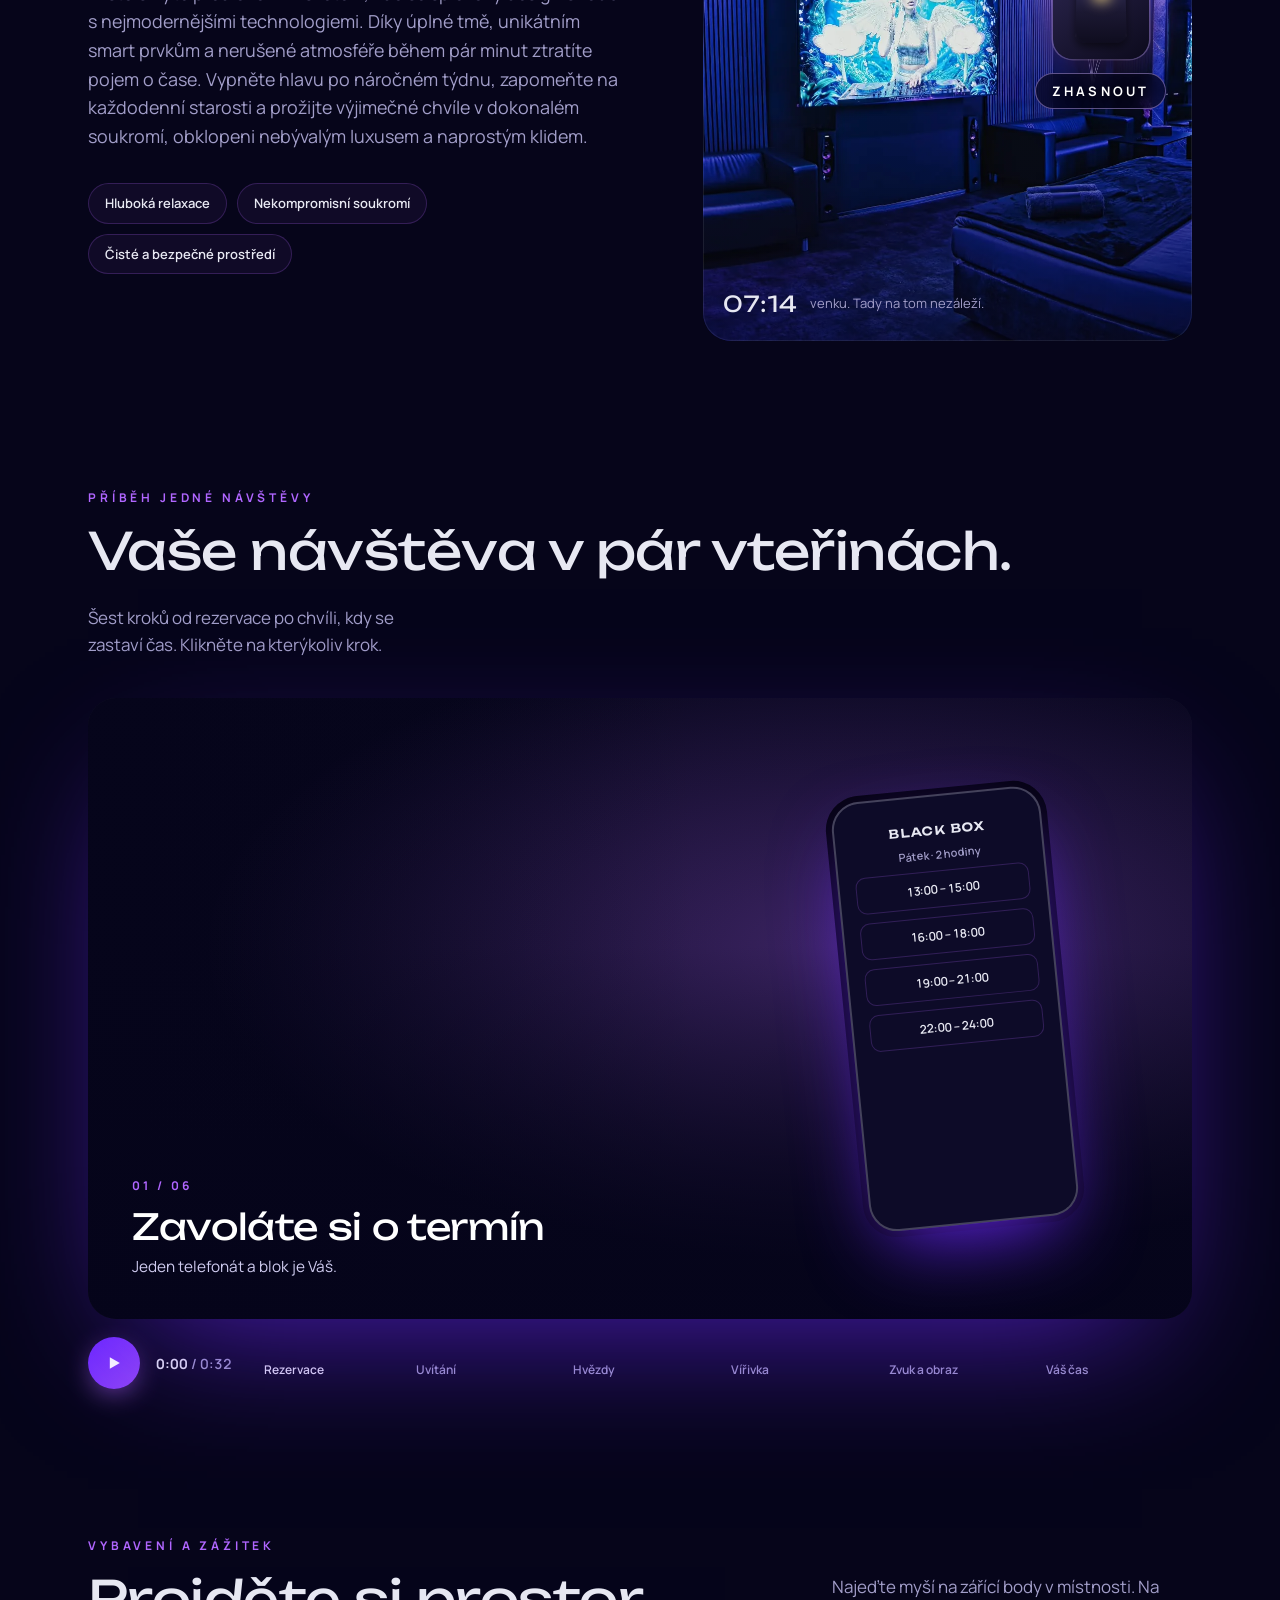
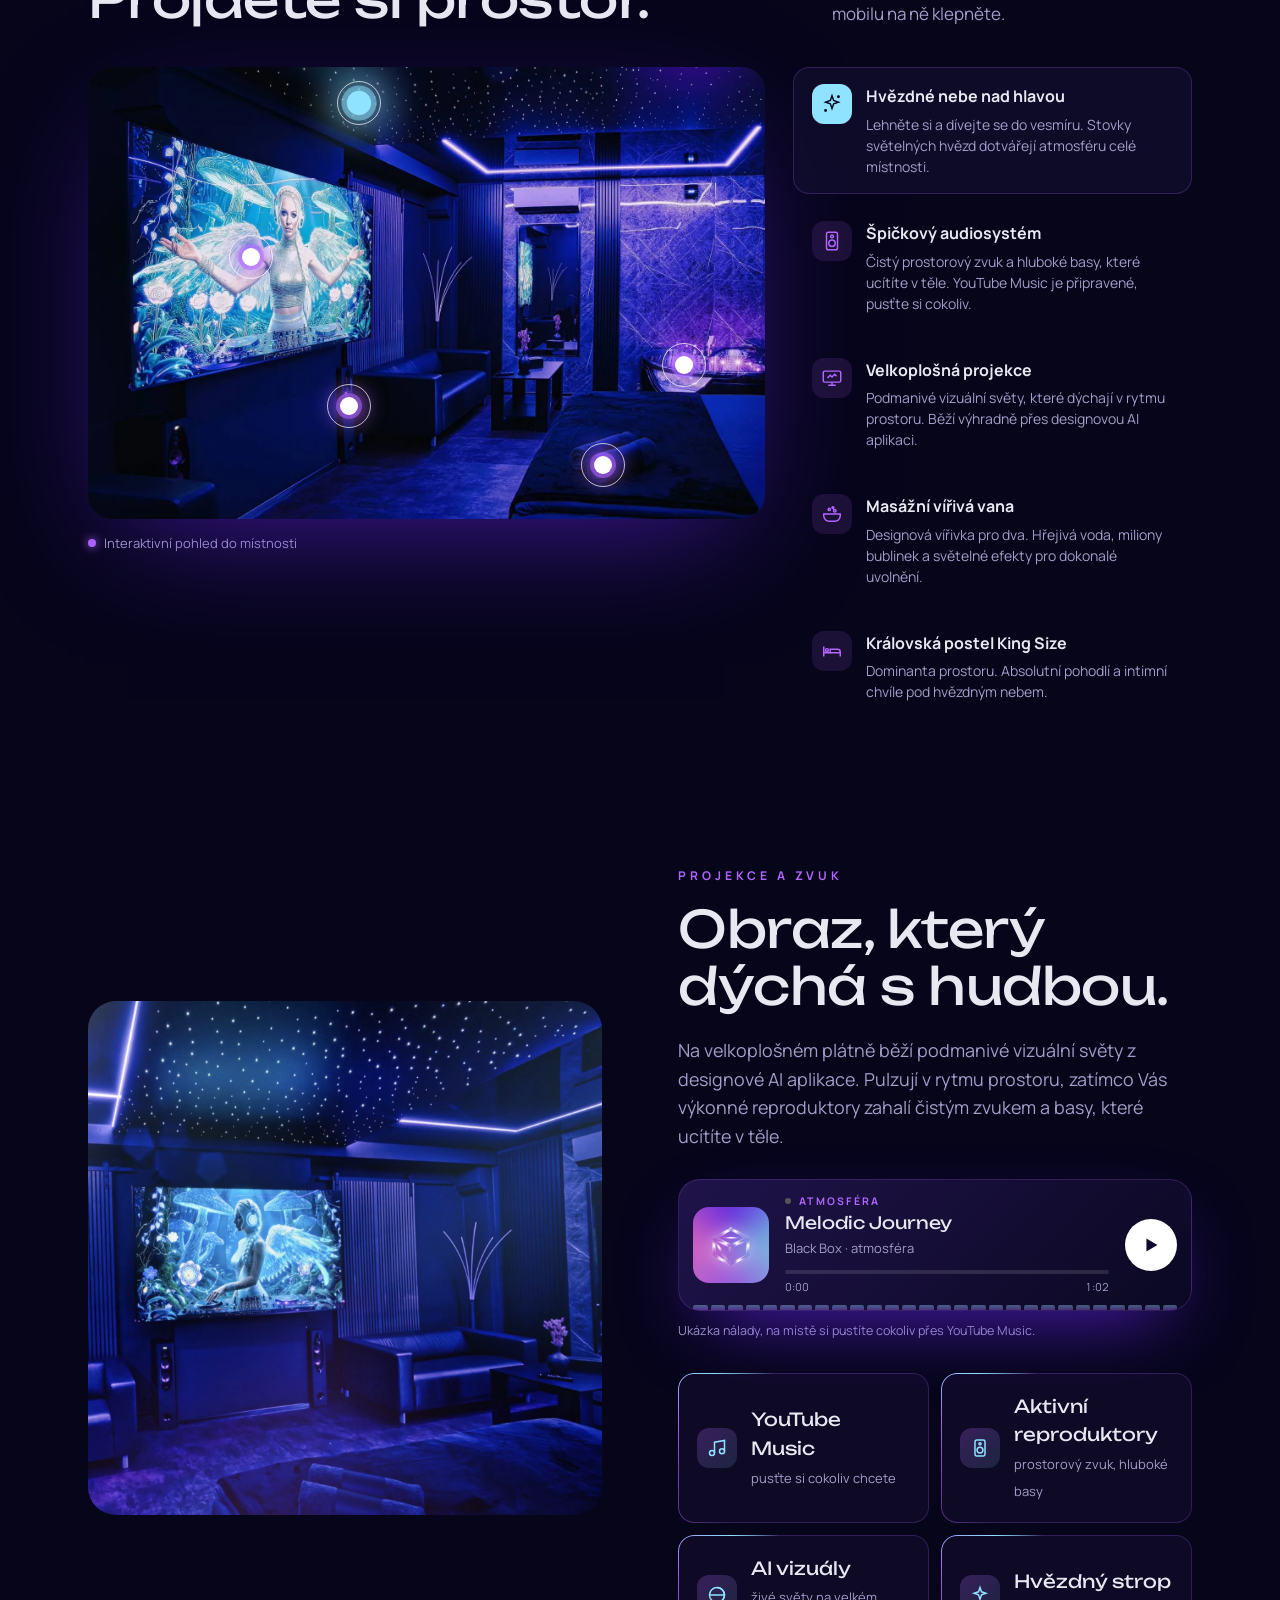
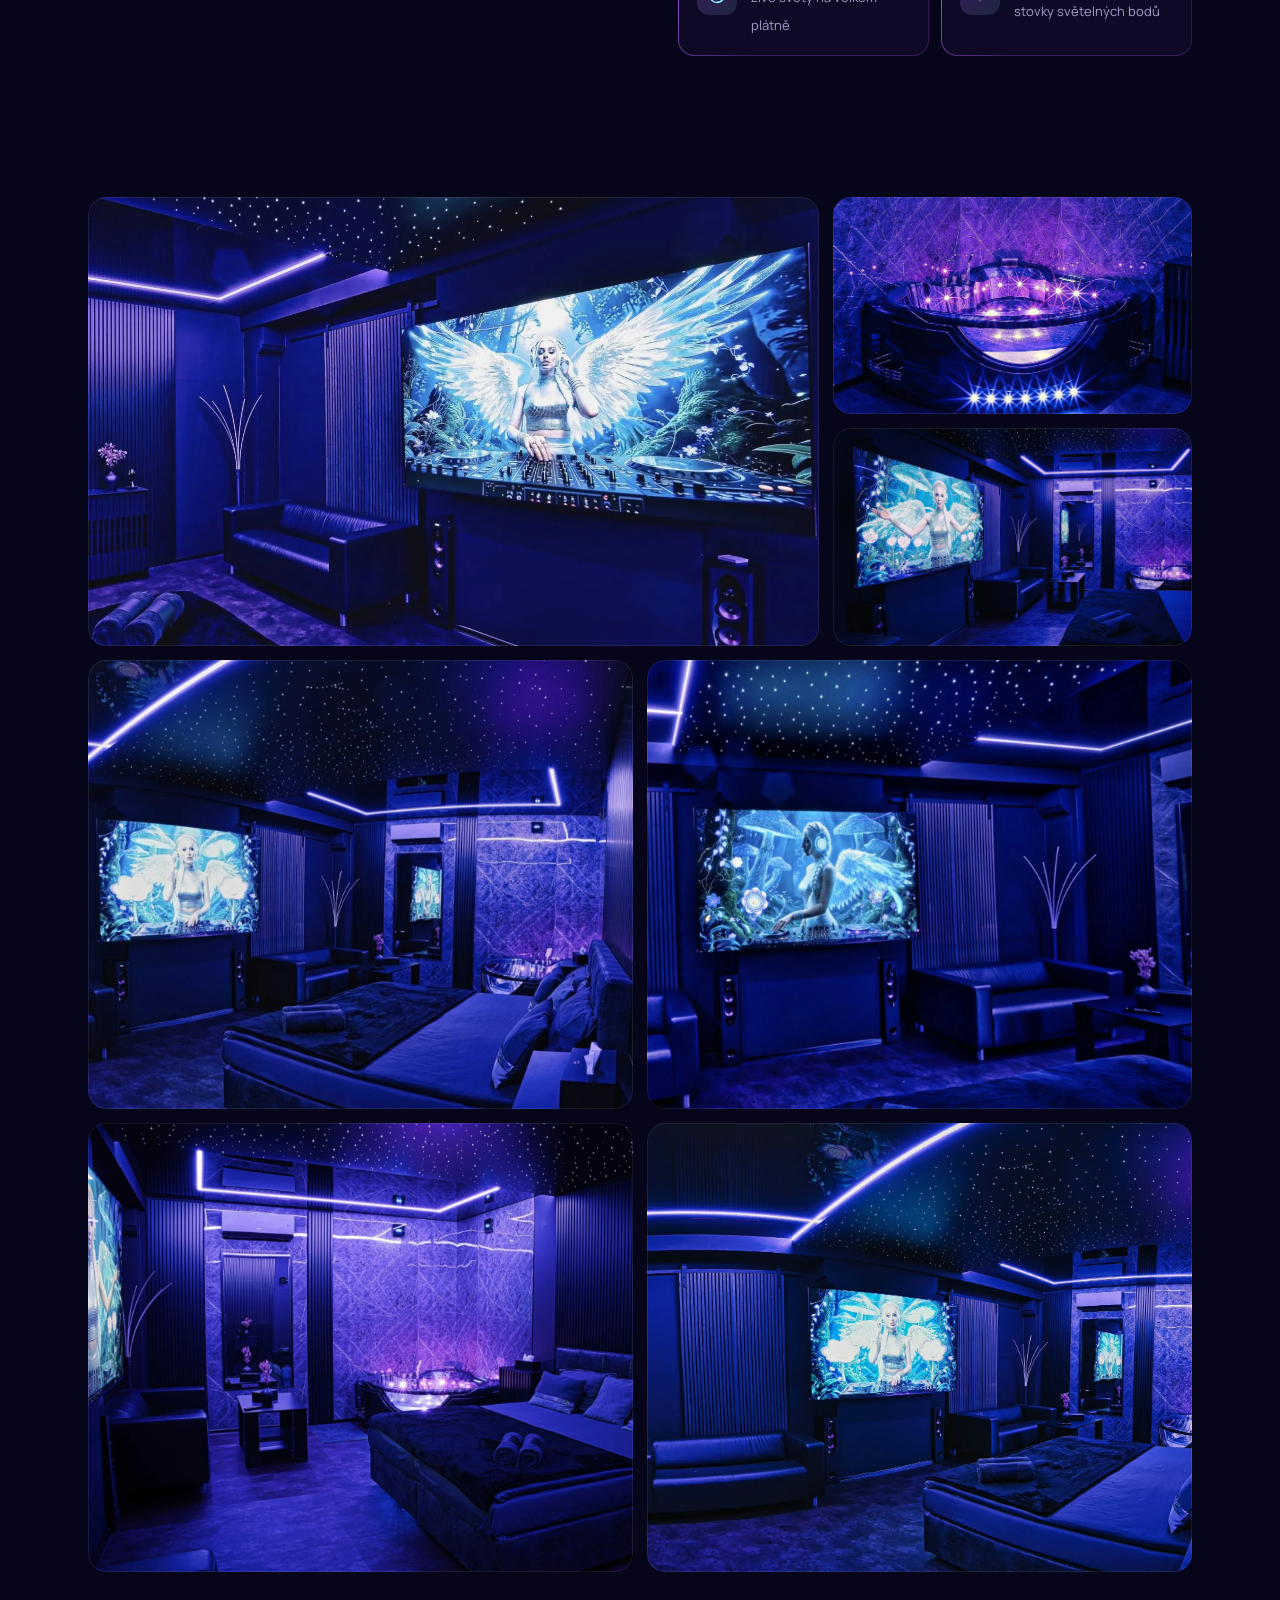
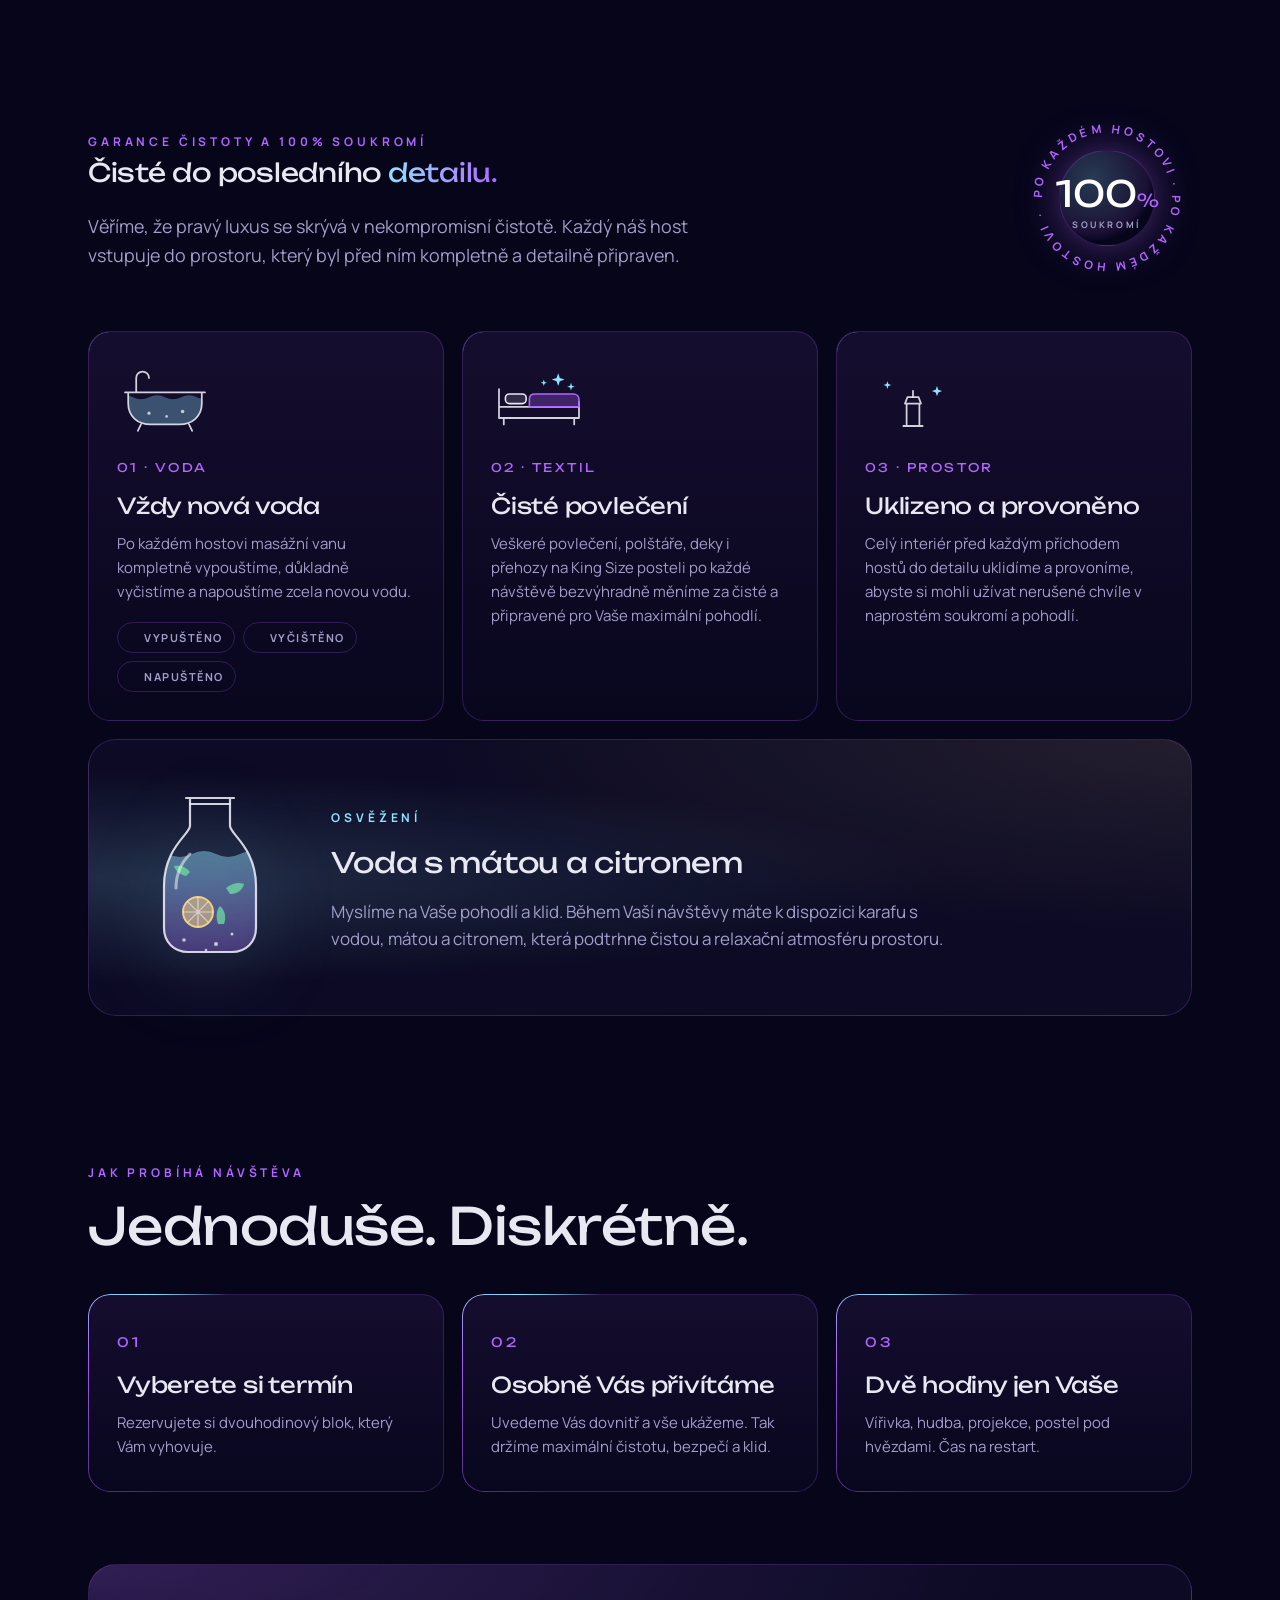
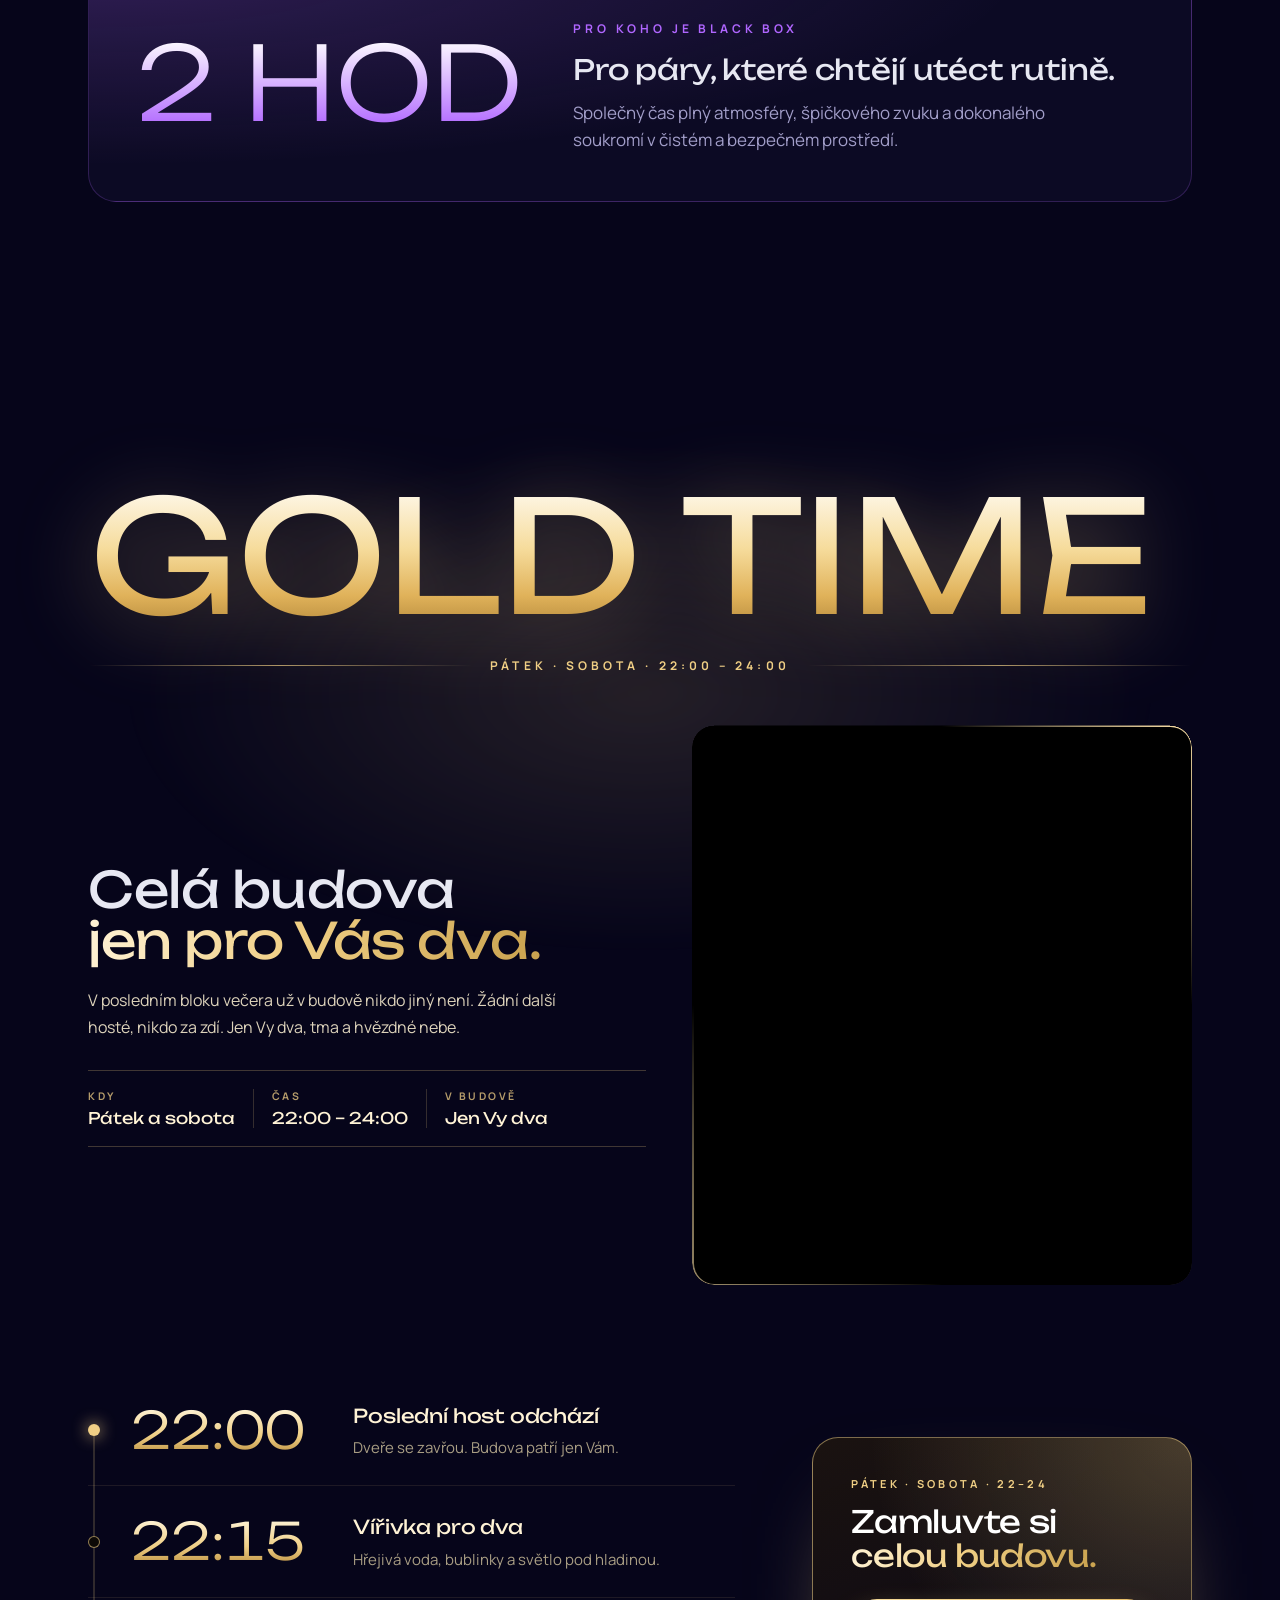
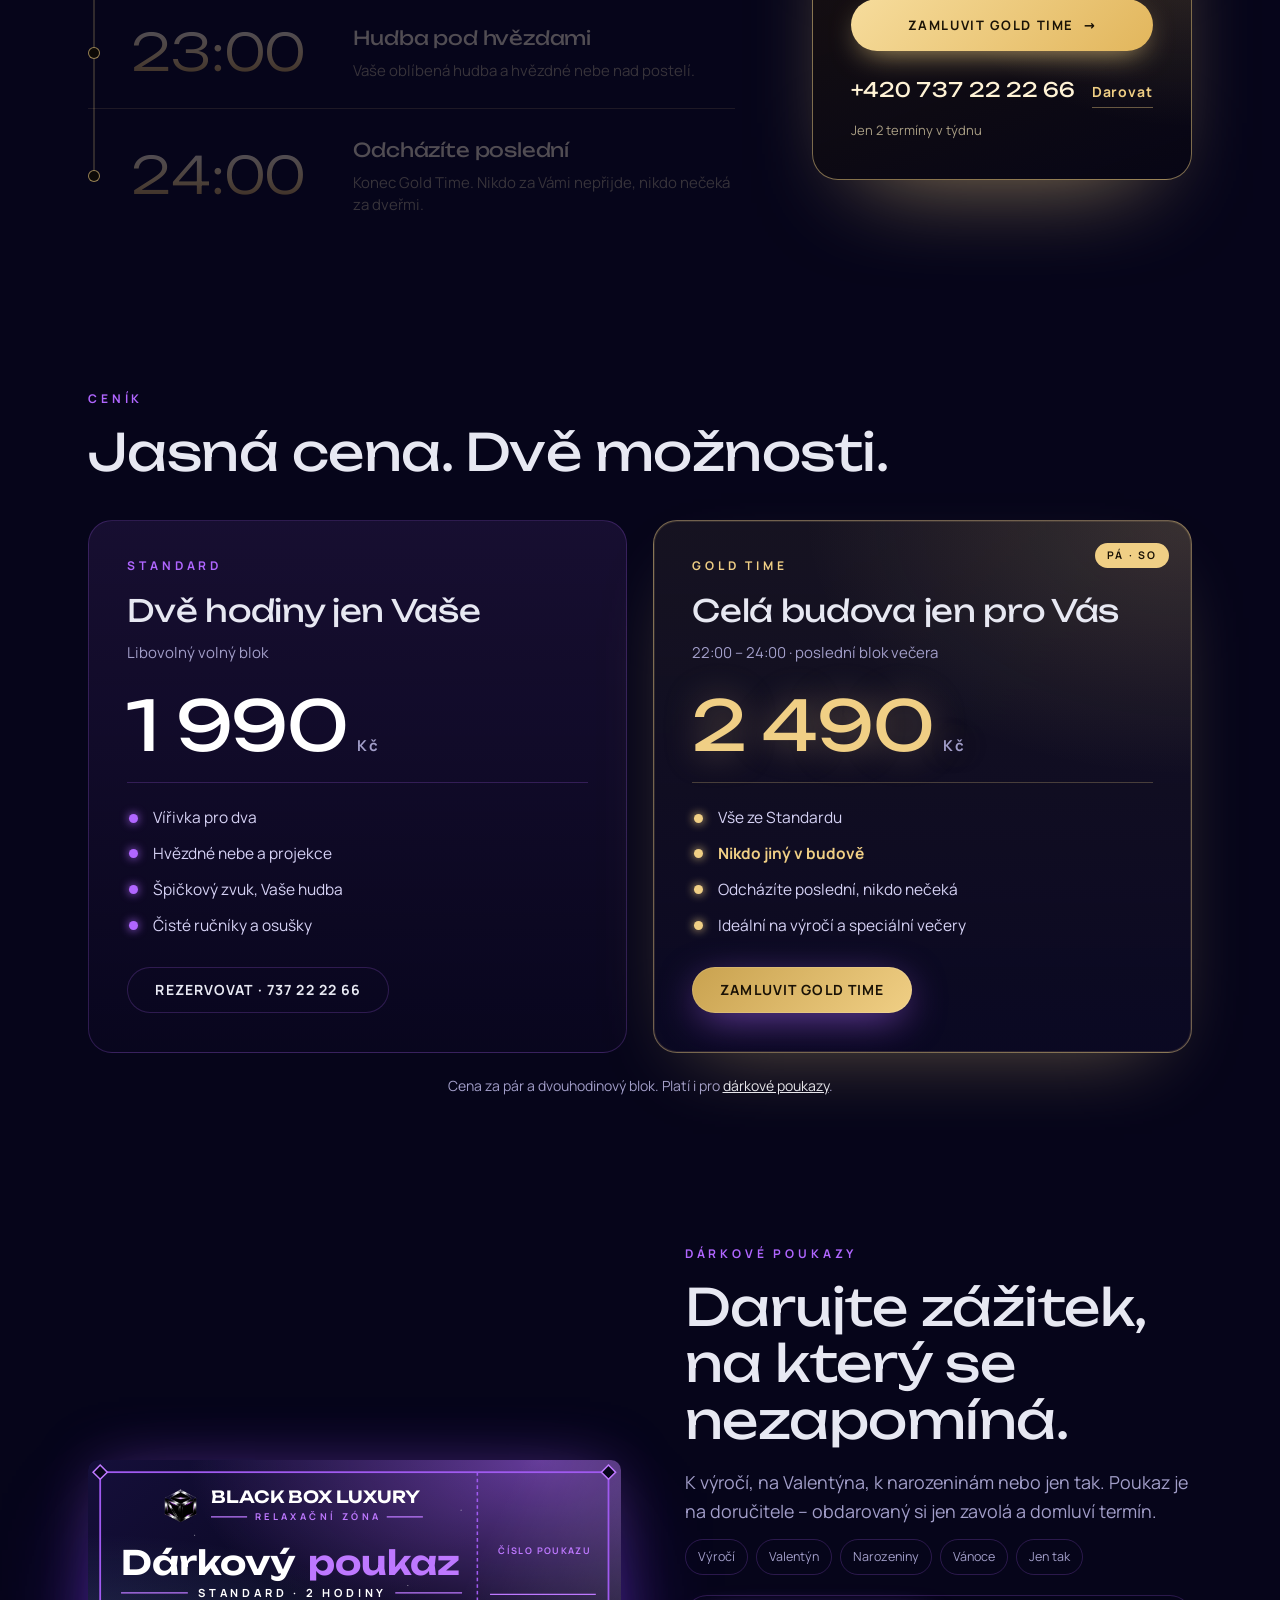
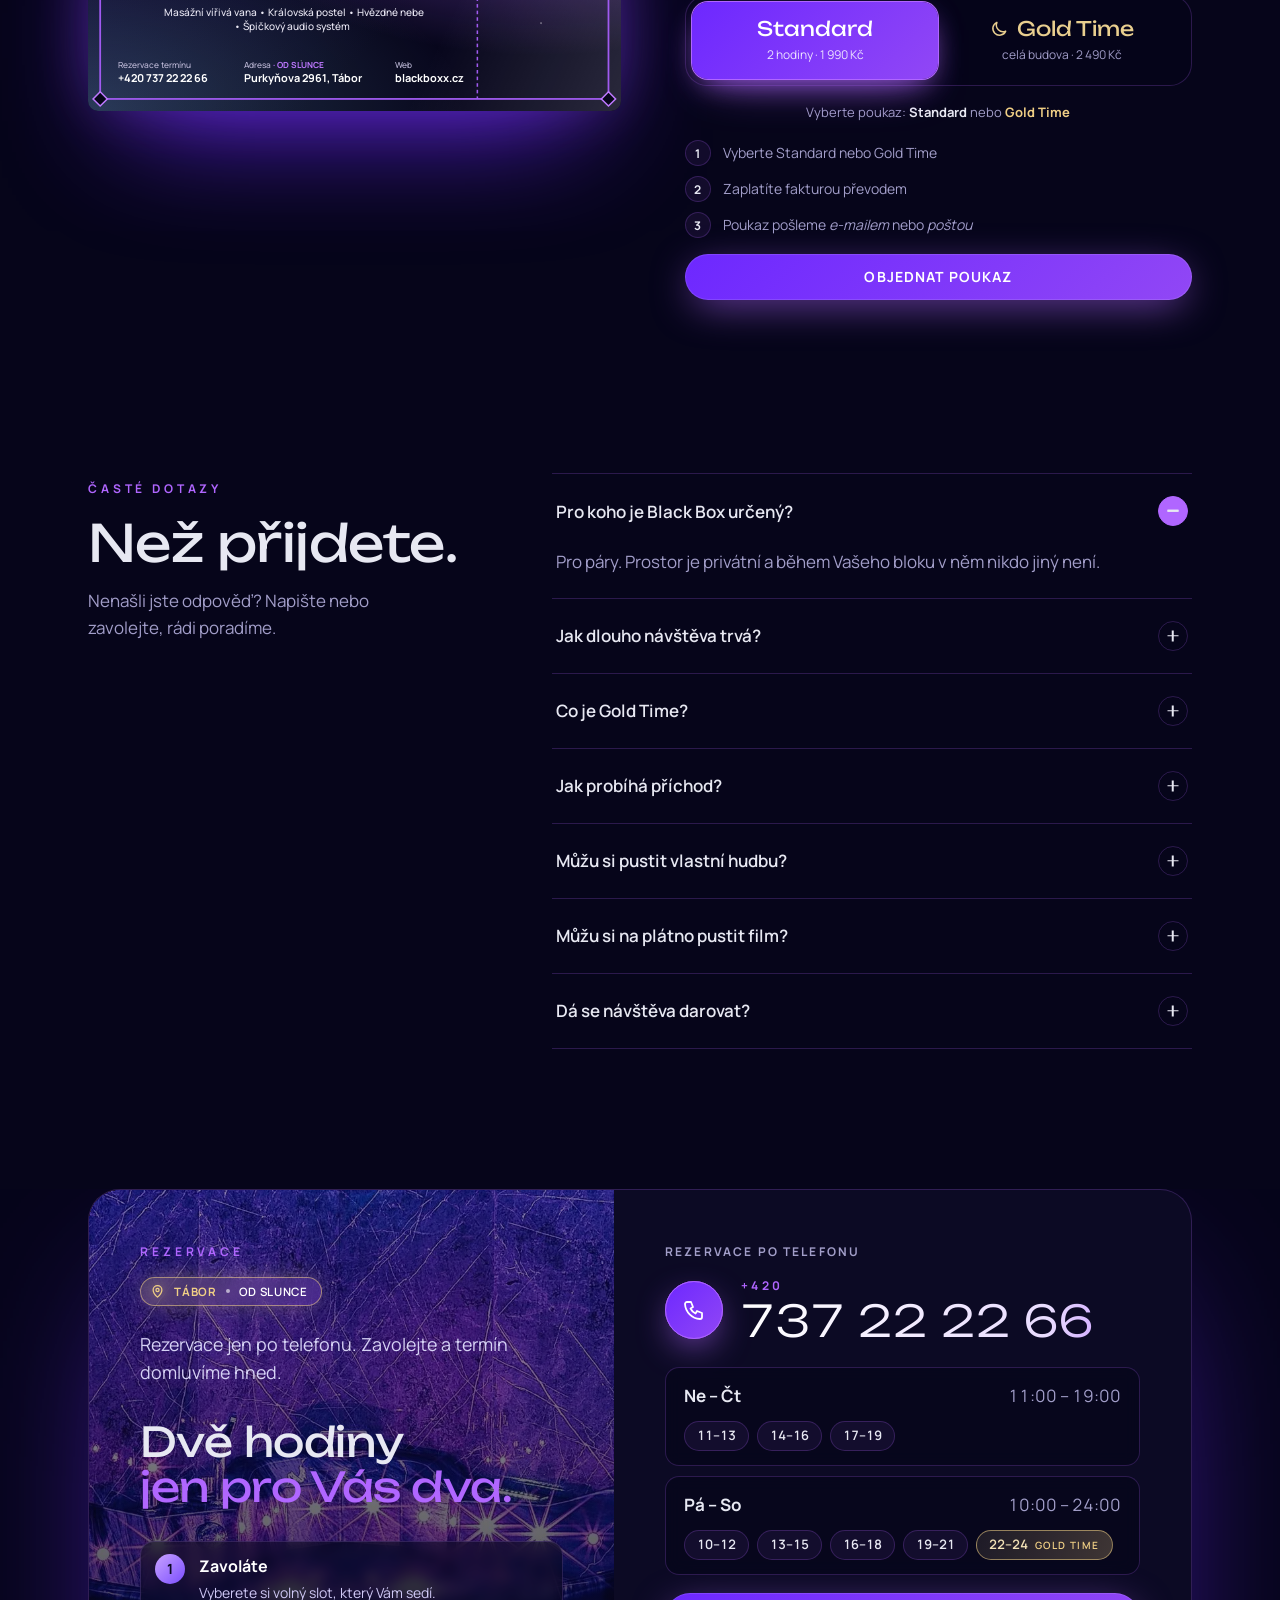
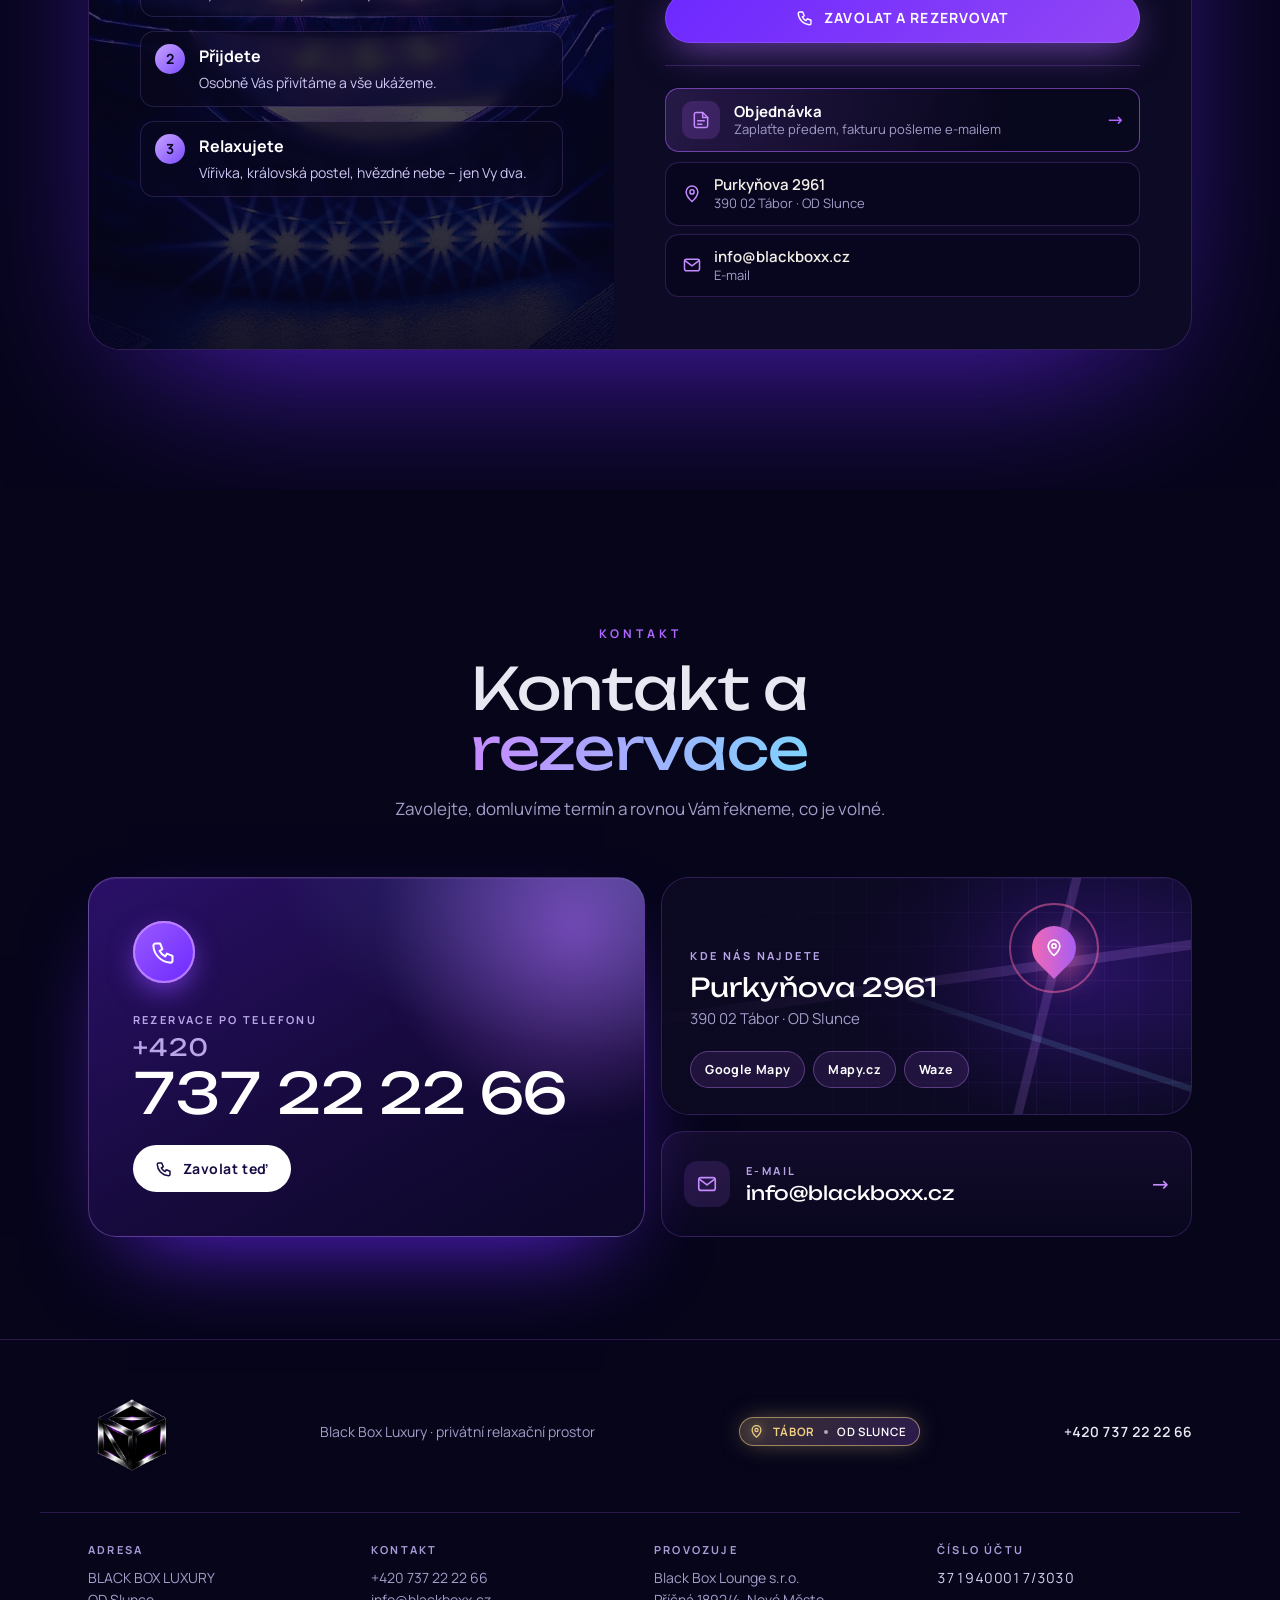
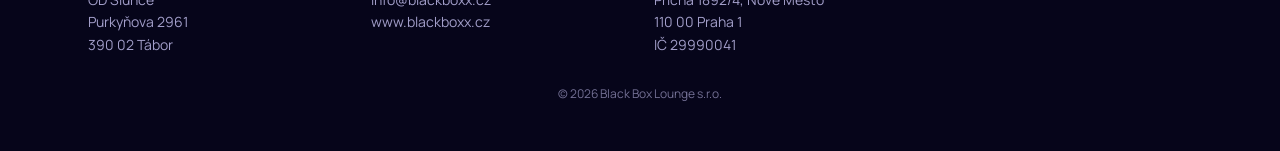
==== commit abba9973: "LIVE: návštěvnost – záložky, stránkování, správa vyřazených prohlížečů Co-Authored-By: Claude Opus 5" ====
--- a/index.html
+++ b/index.html
@@ -720,6 +720,6 @@
 
 <div class="gold-wash" id="goldWash" aria-hidden="true"></div>
 <script src="js/three.min.js?v=eb854986"></script>
-<script src="js/main.js?v=bce577c4"></script>
+<script src="js/main.js?v=8001678b"></script>
 </body>
 </html>
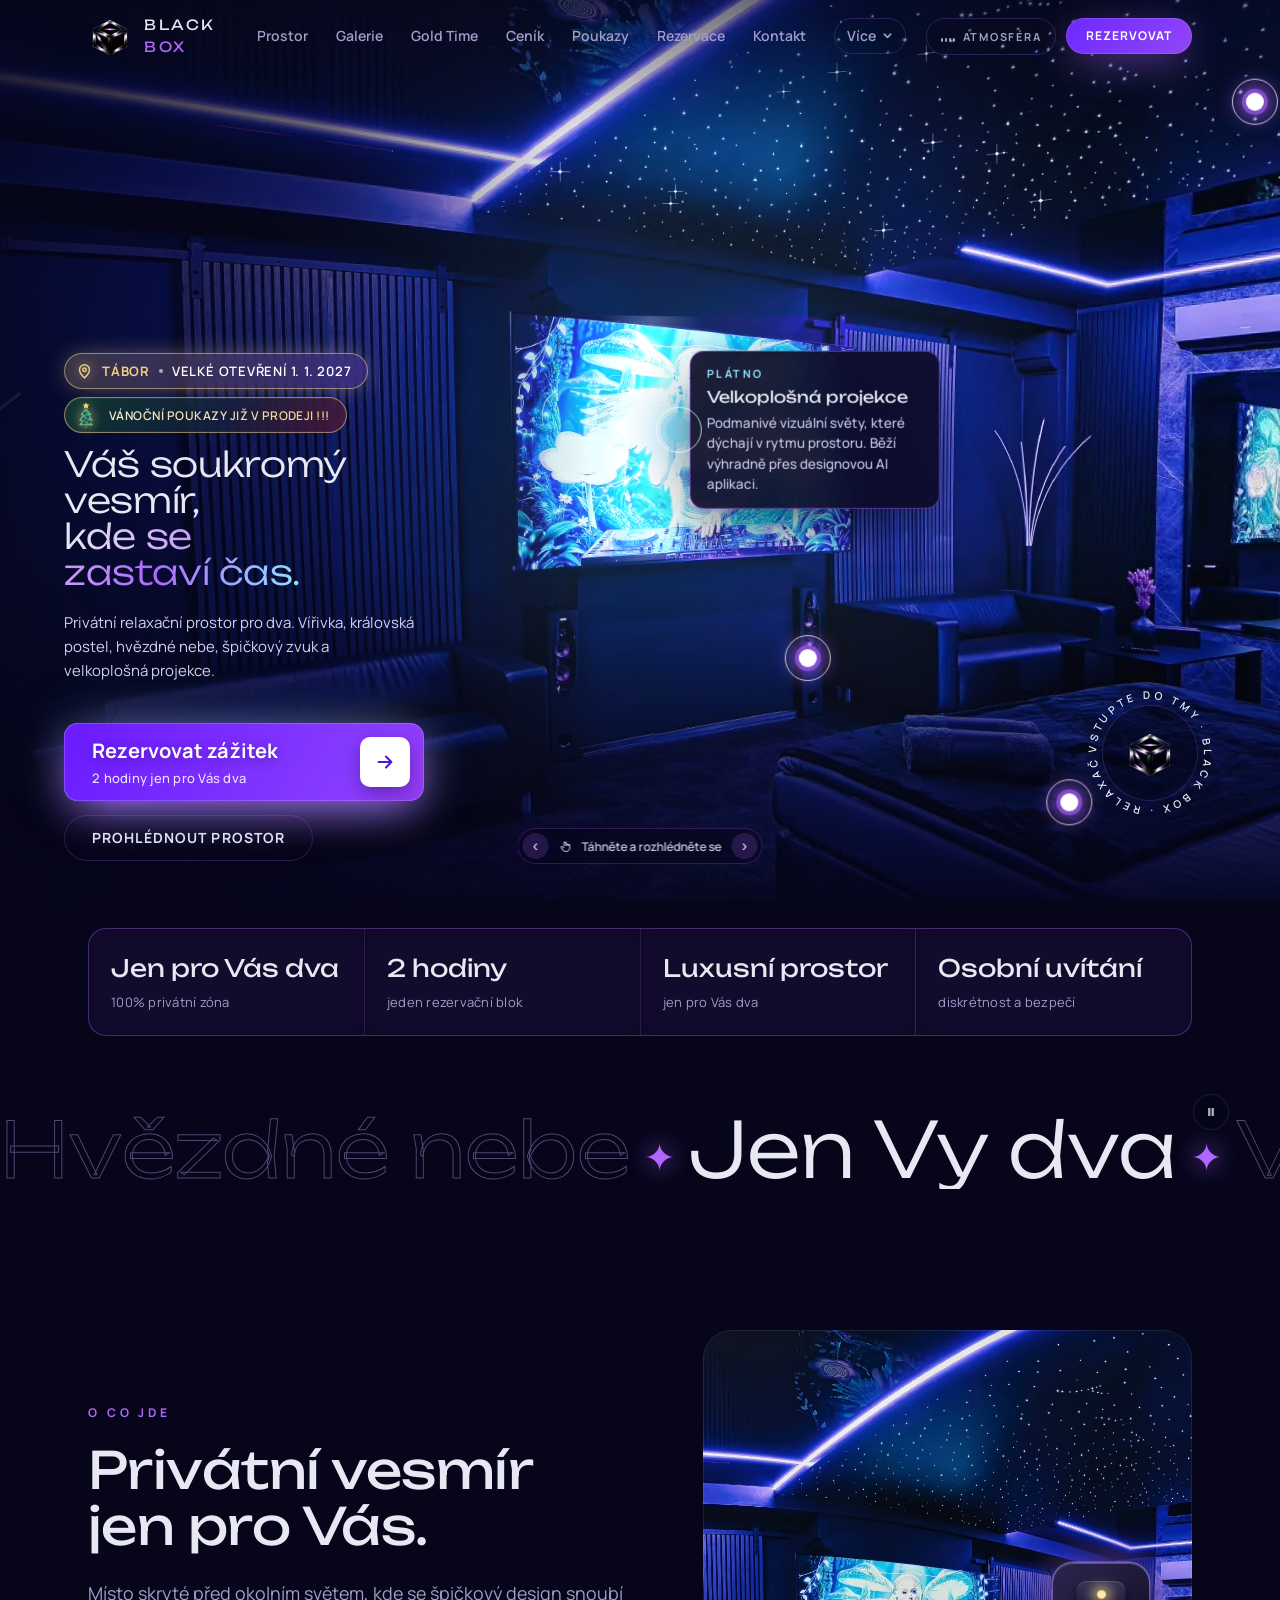
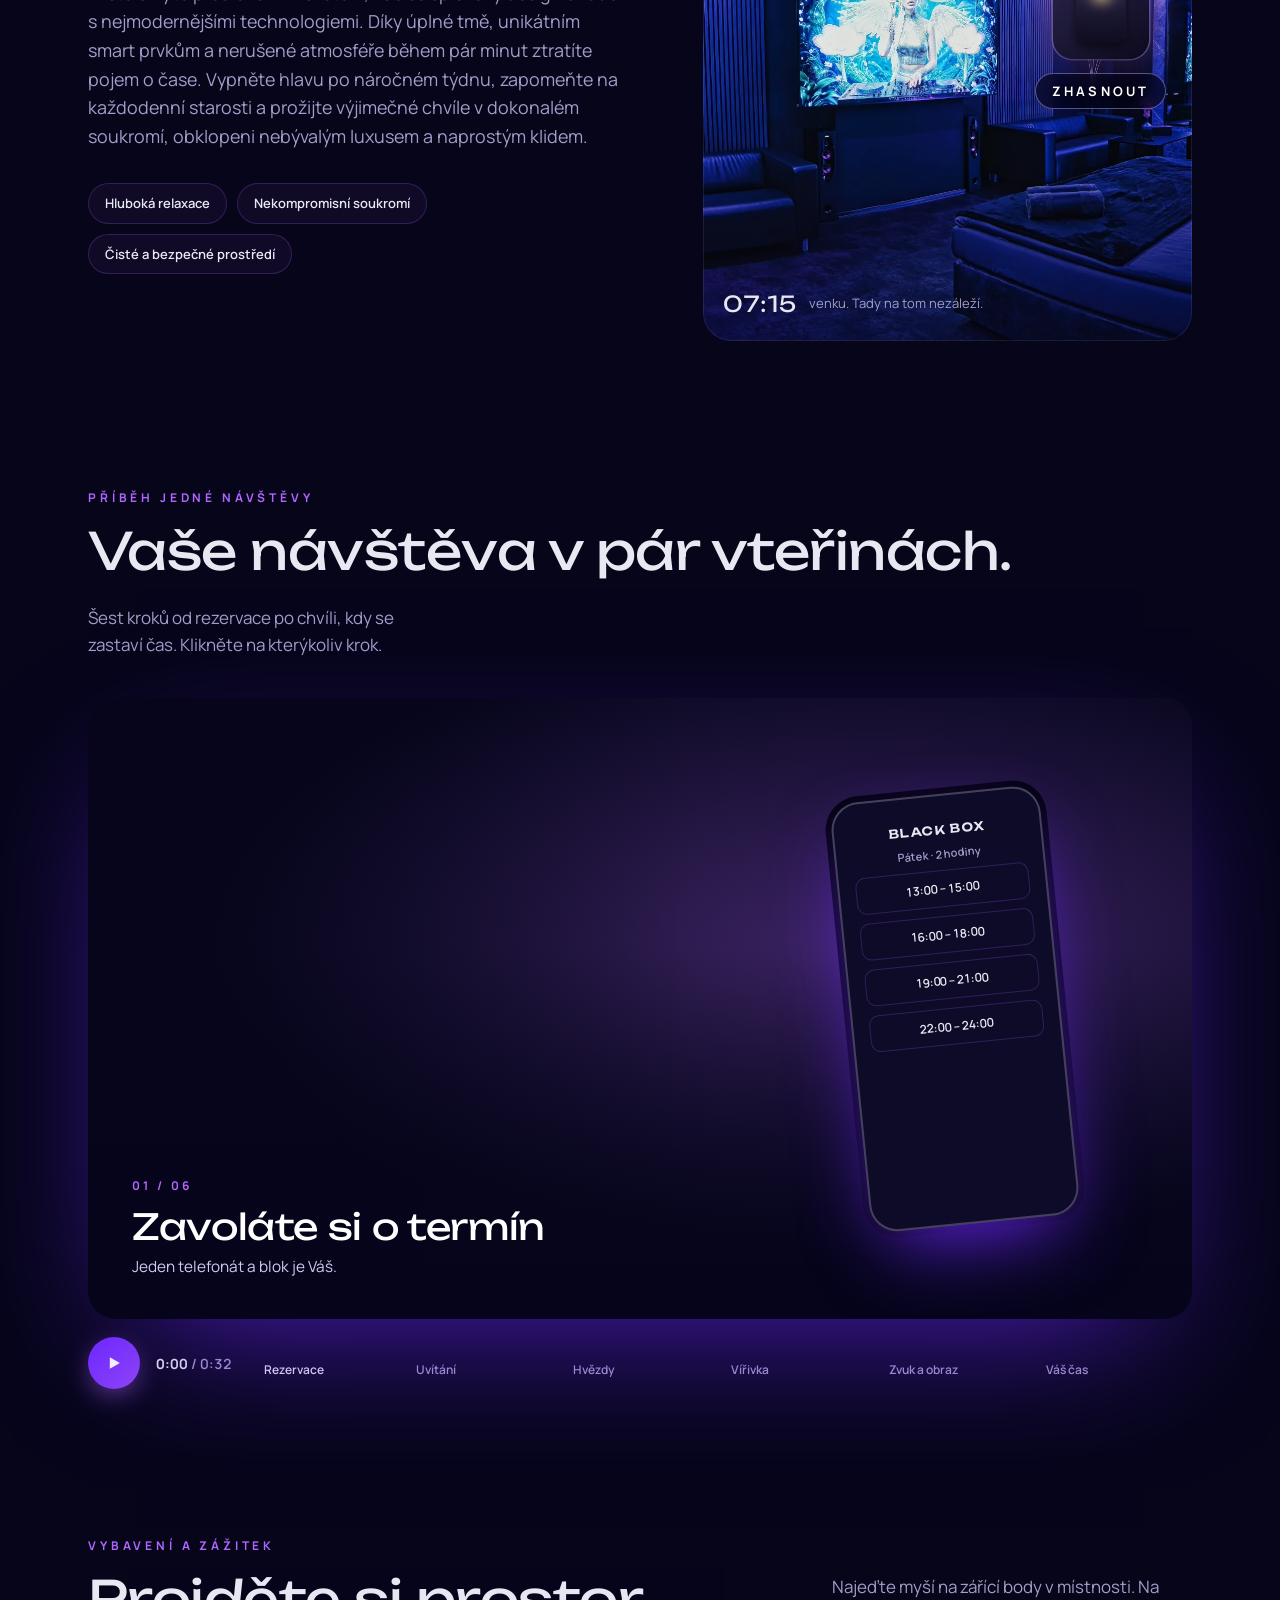
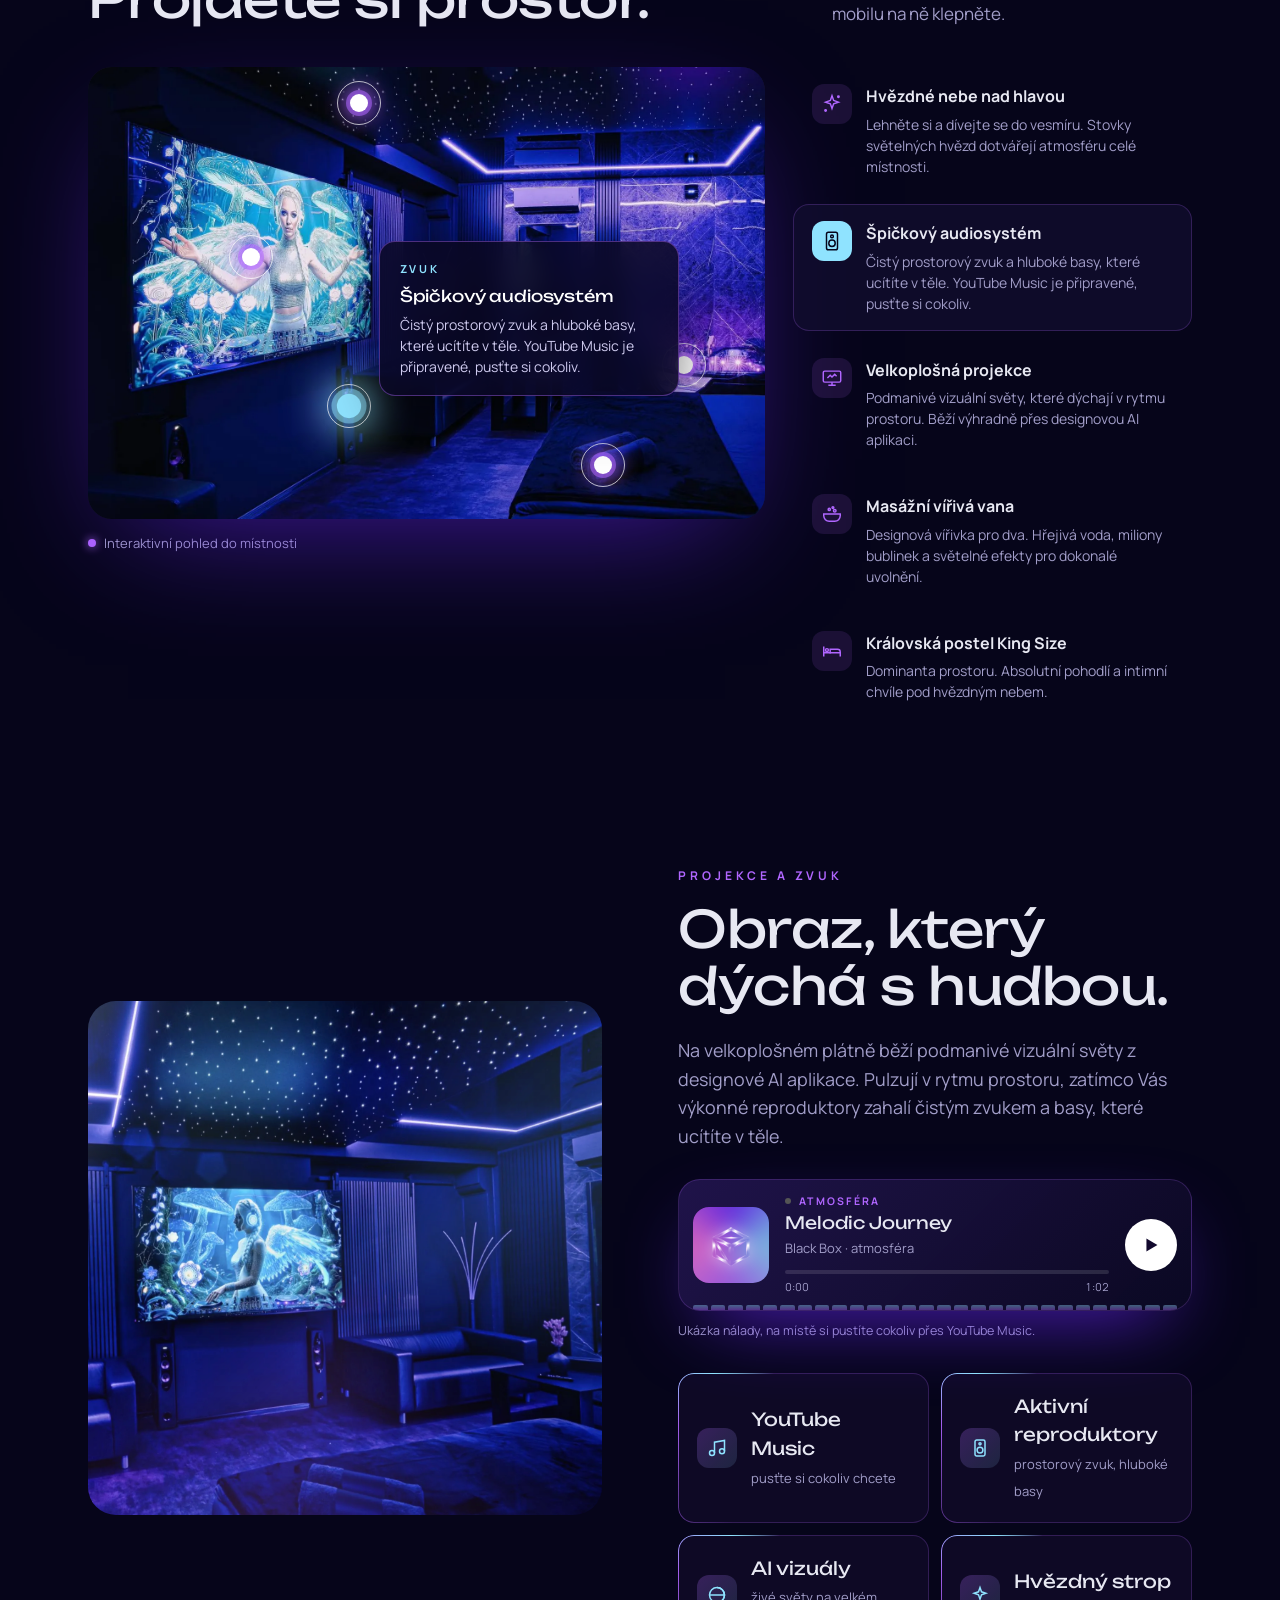
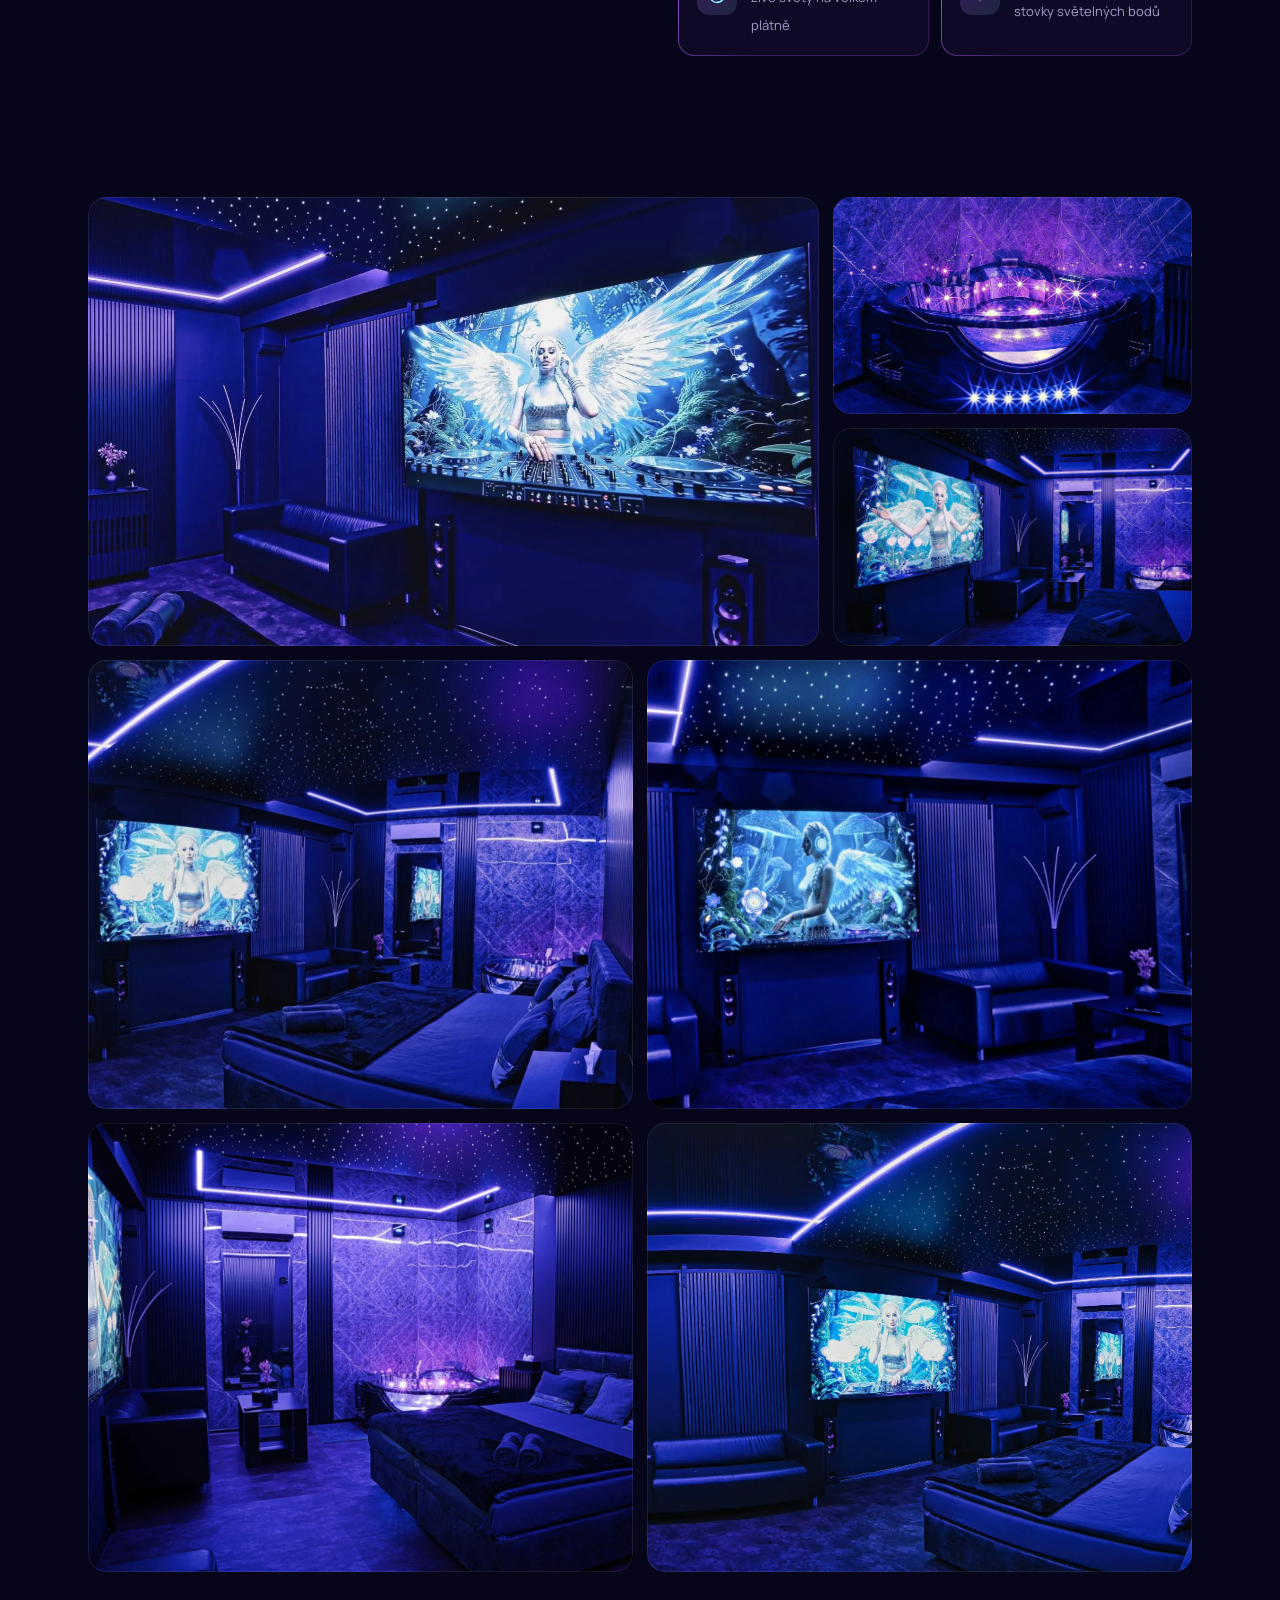
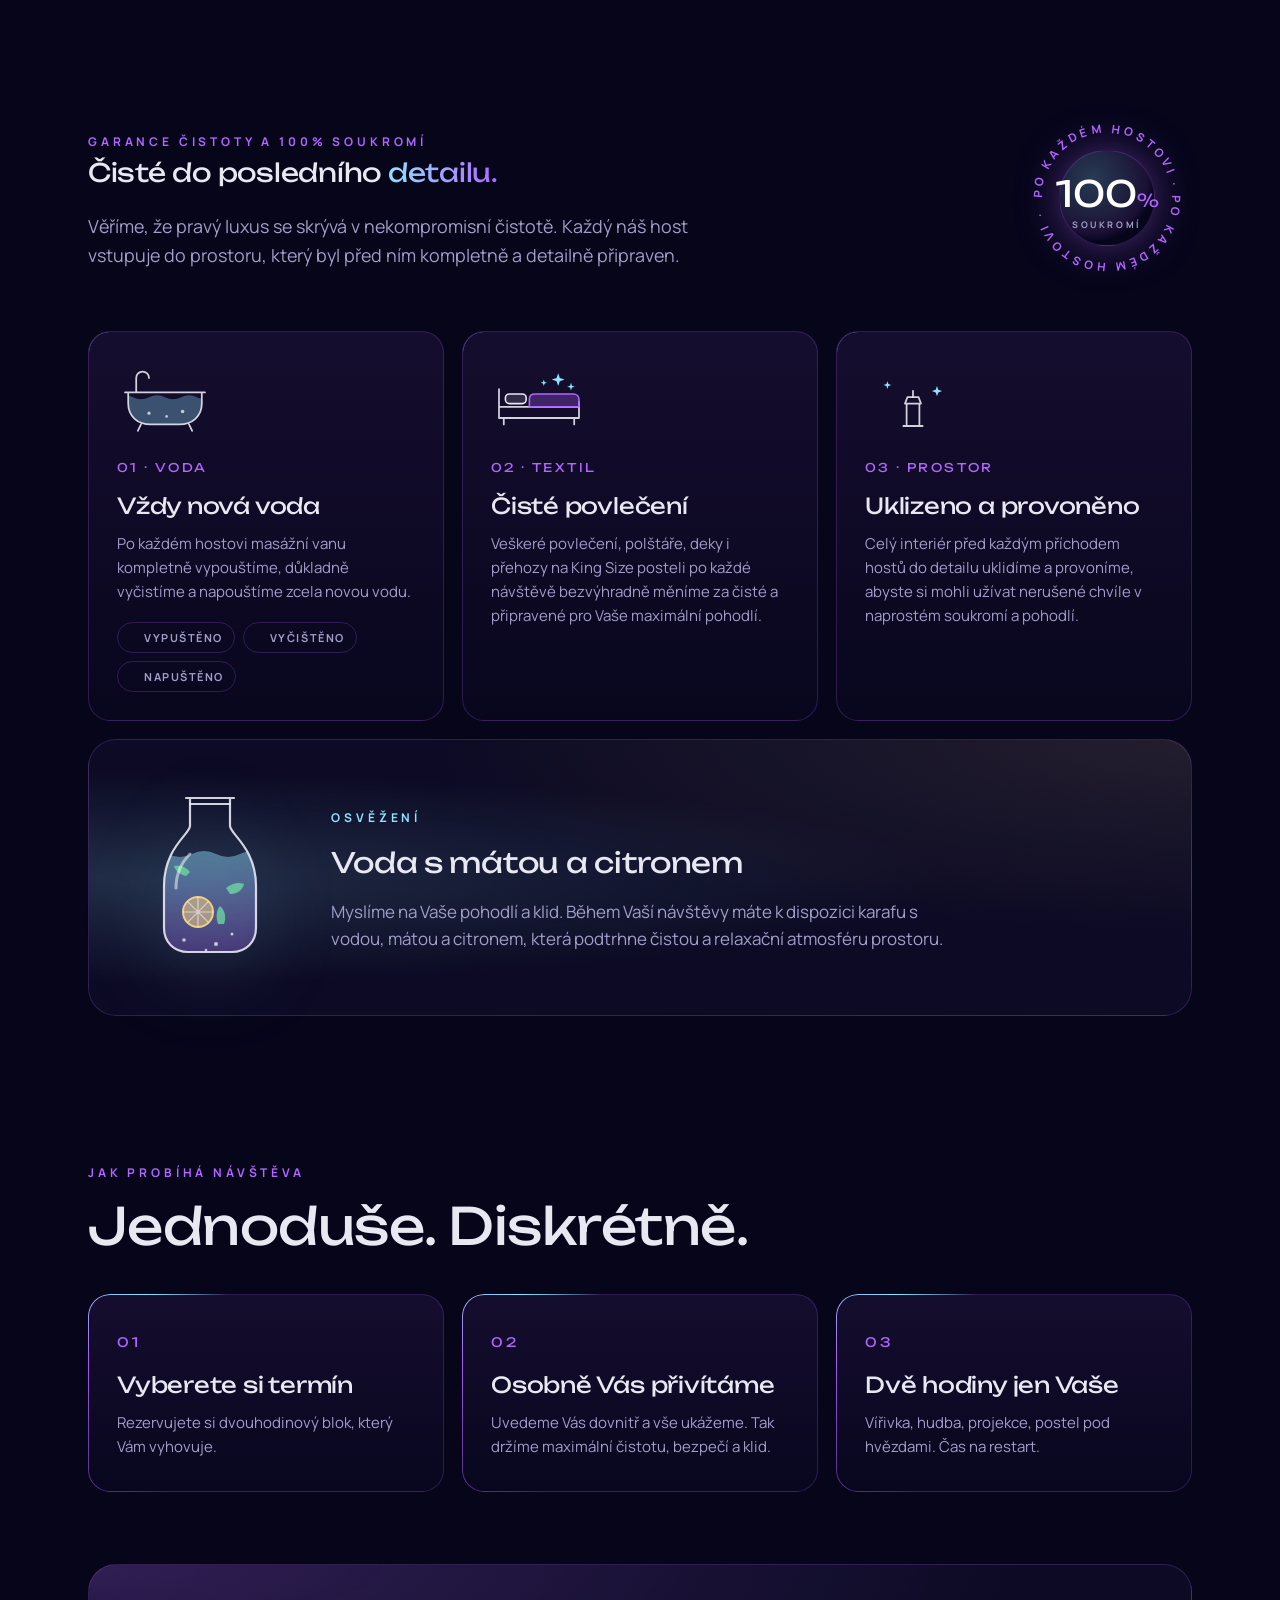
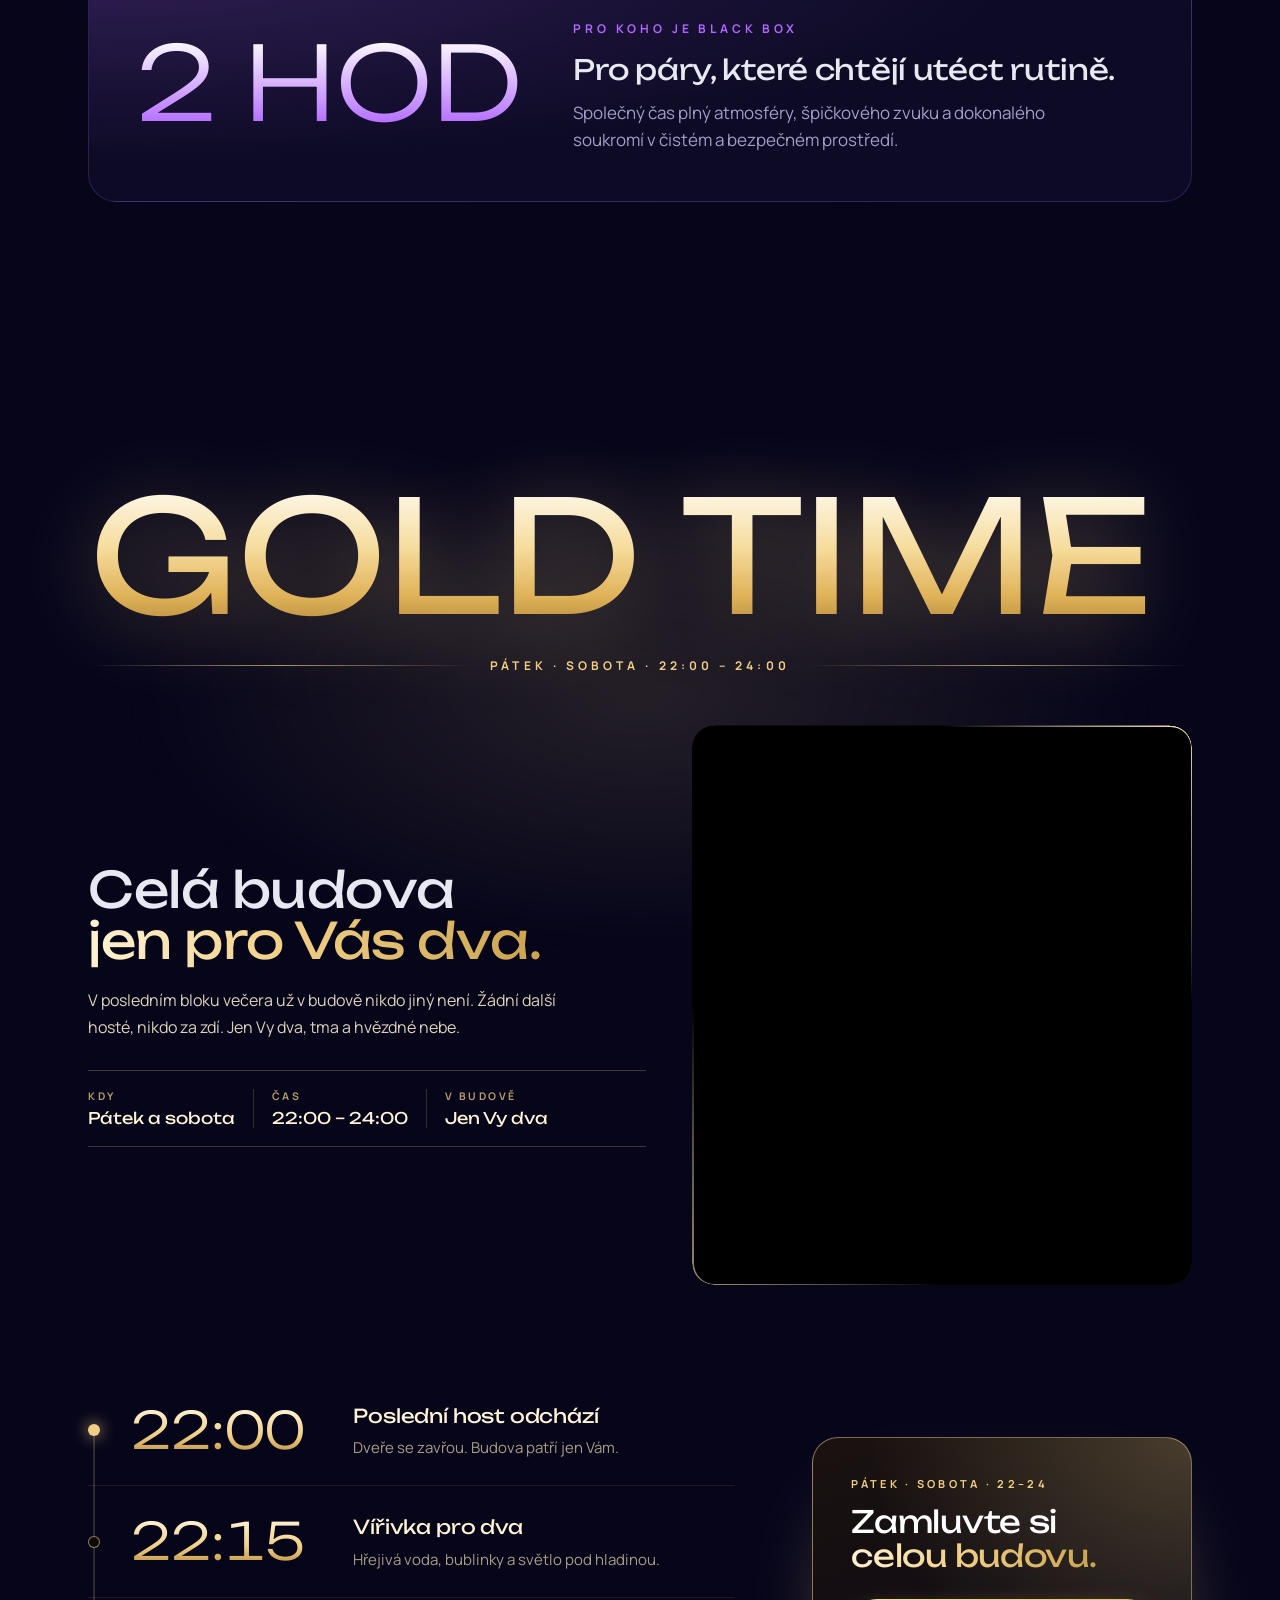
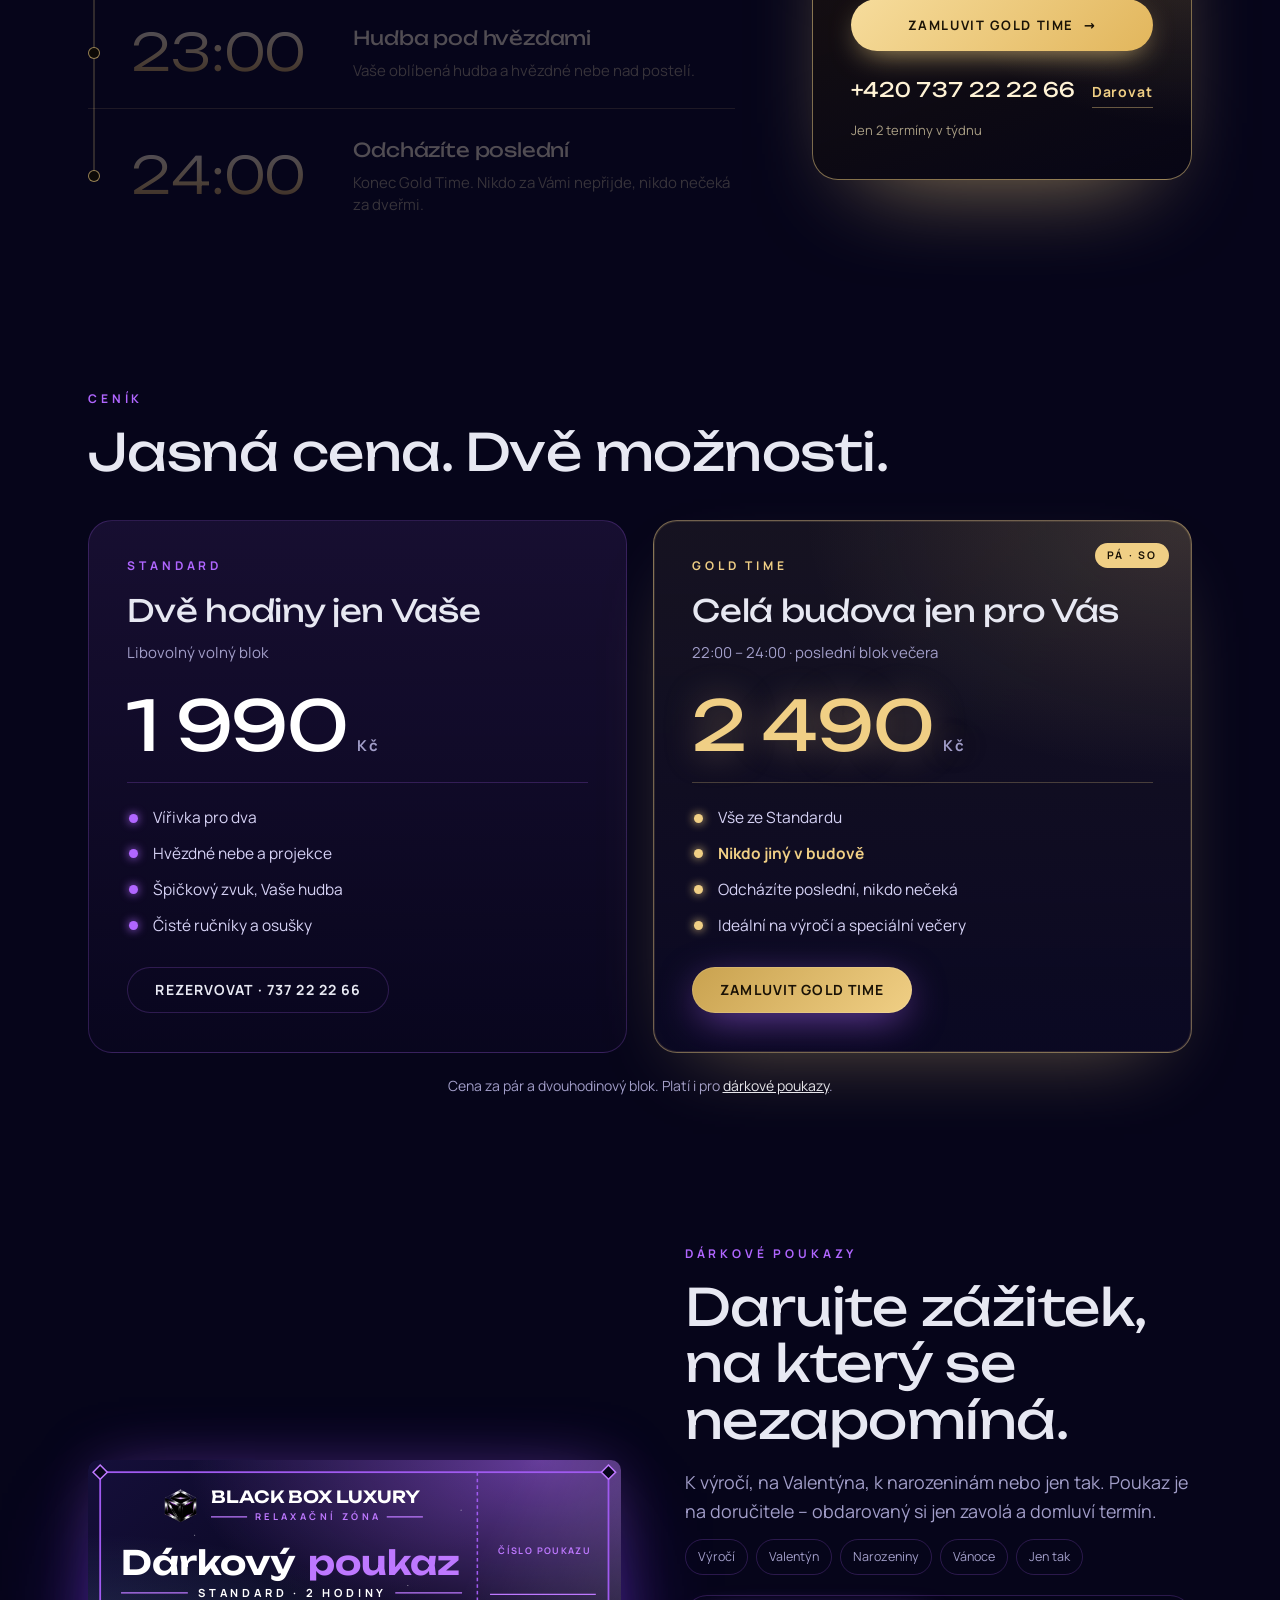
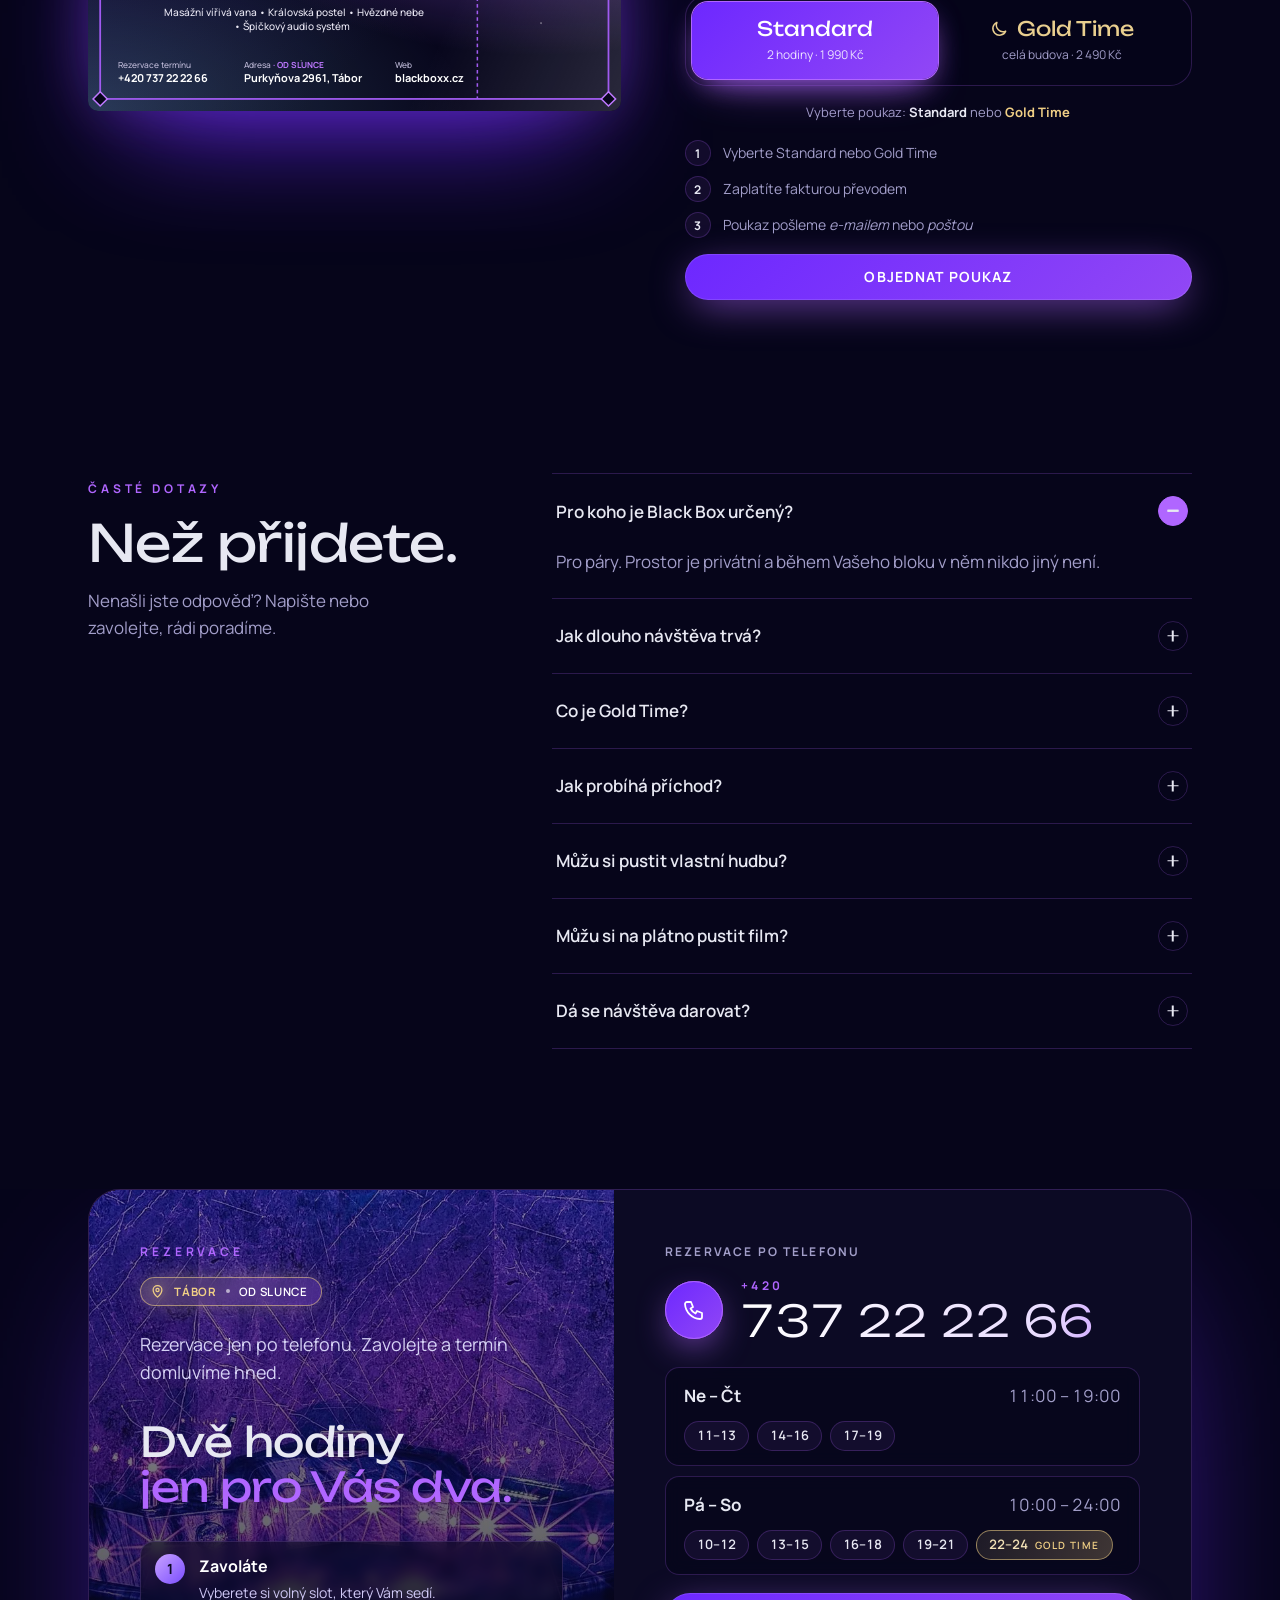
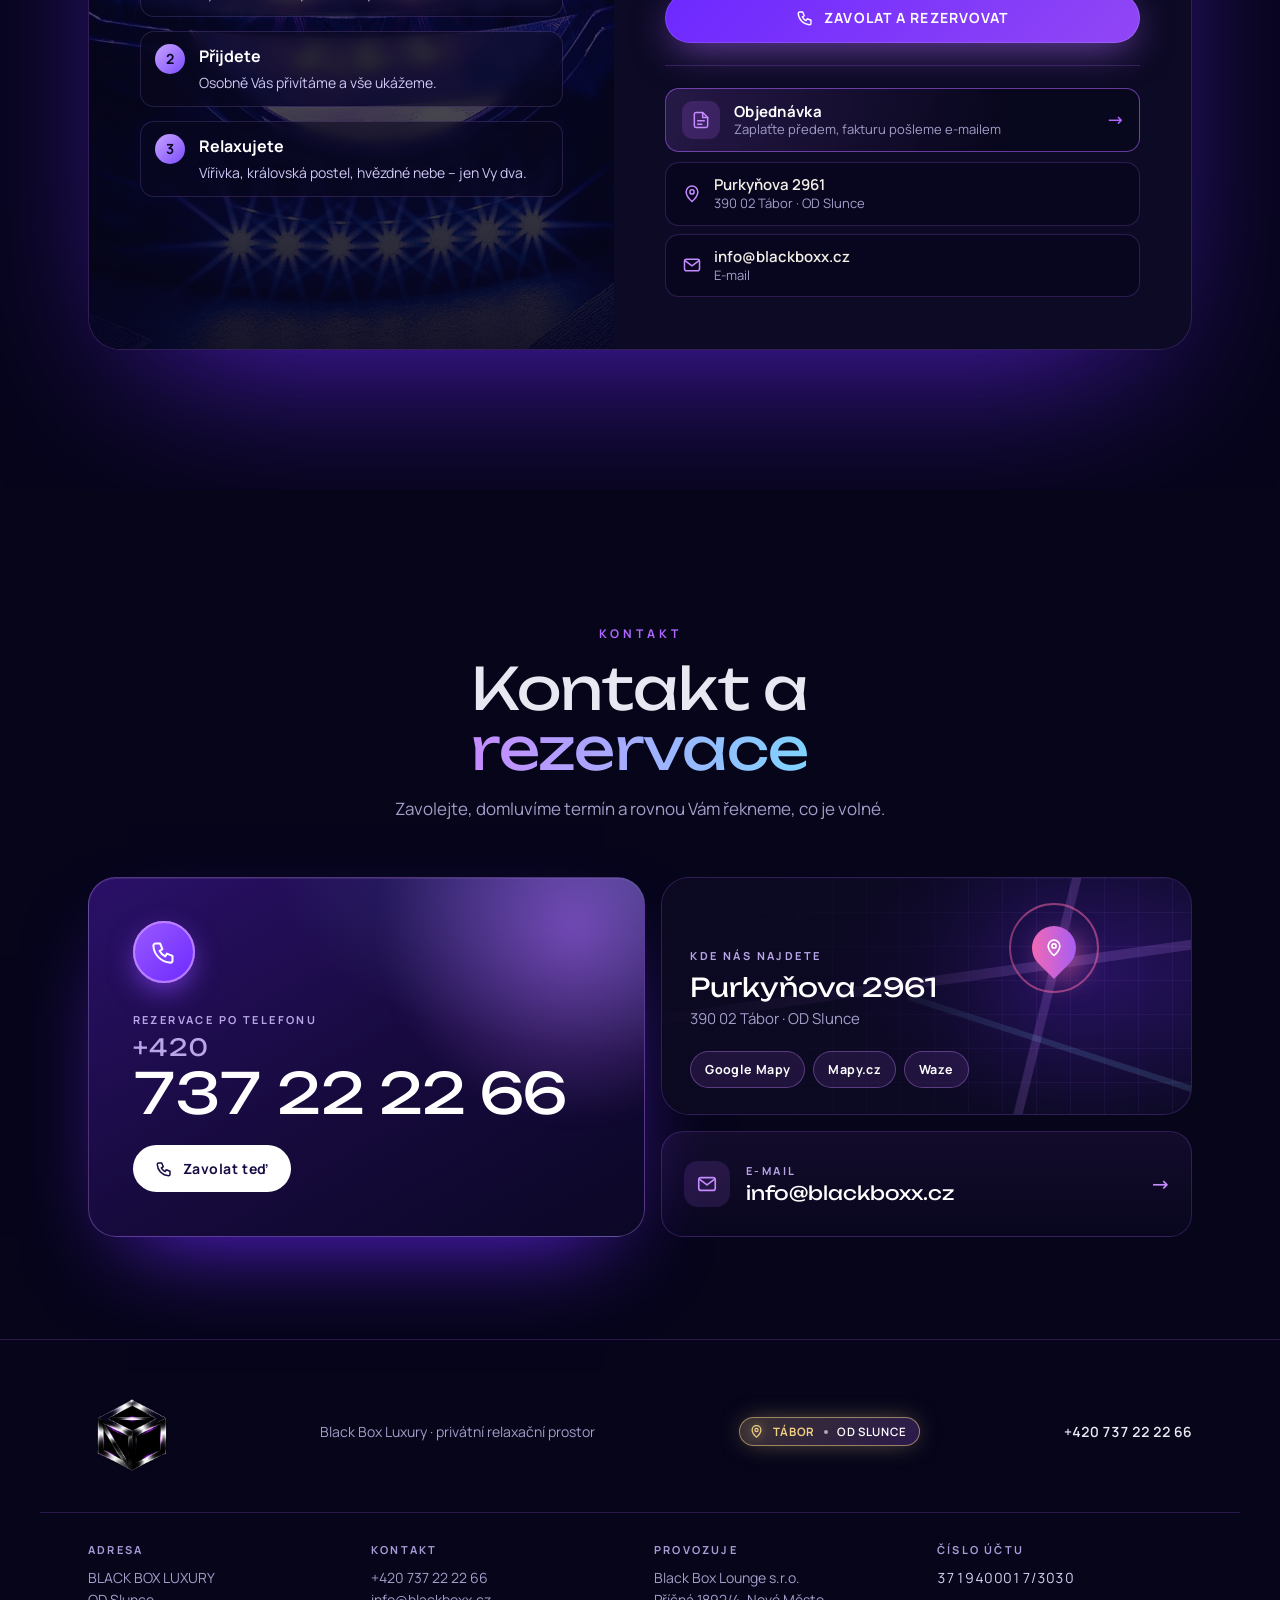
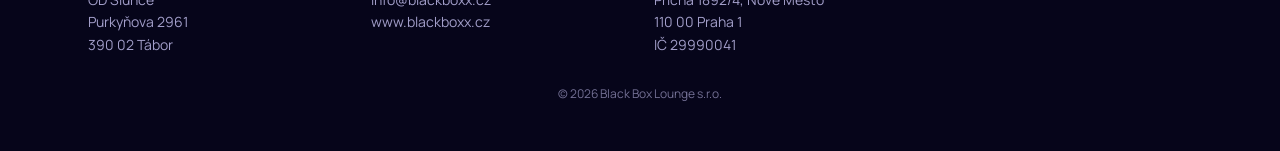
==== commit d7a85a59: "LIVE: návštěvnost – prohlížeč u návštěv, přesnější zařízení, ?overit, mazání Co-Authored-By: Claude " ====
--- a/index.html
+++ b/index.html
@@ -720,6 +720,6 @@
 
 <div class="gold-wash" id="goldWash" aria-hidden="true"></div>
 <script src="js/three.min.js?v=eb854986"></script>
-<script src="js/main.js?v=8001678b"></script>
+<script src="js/main.js?v=853c81de"></script>
 </body>
 </html>
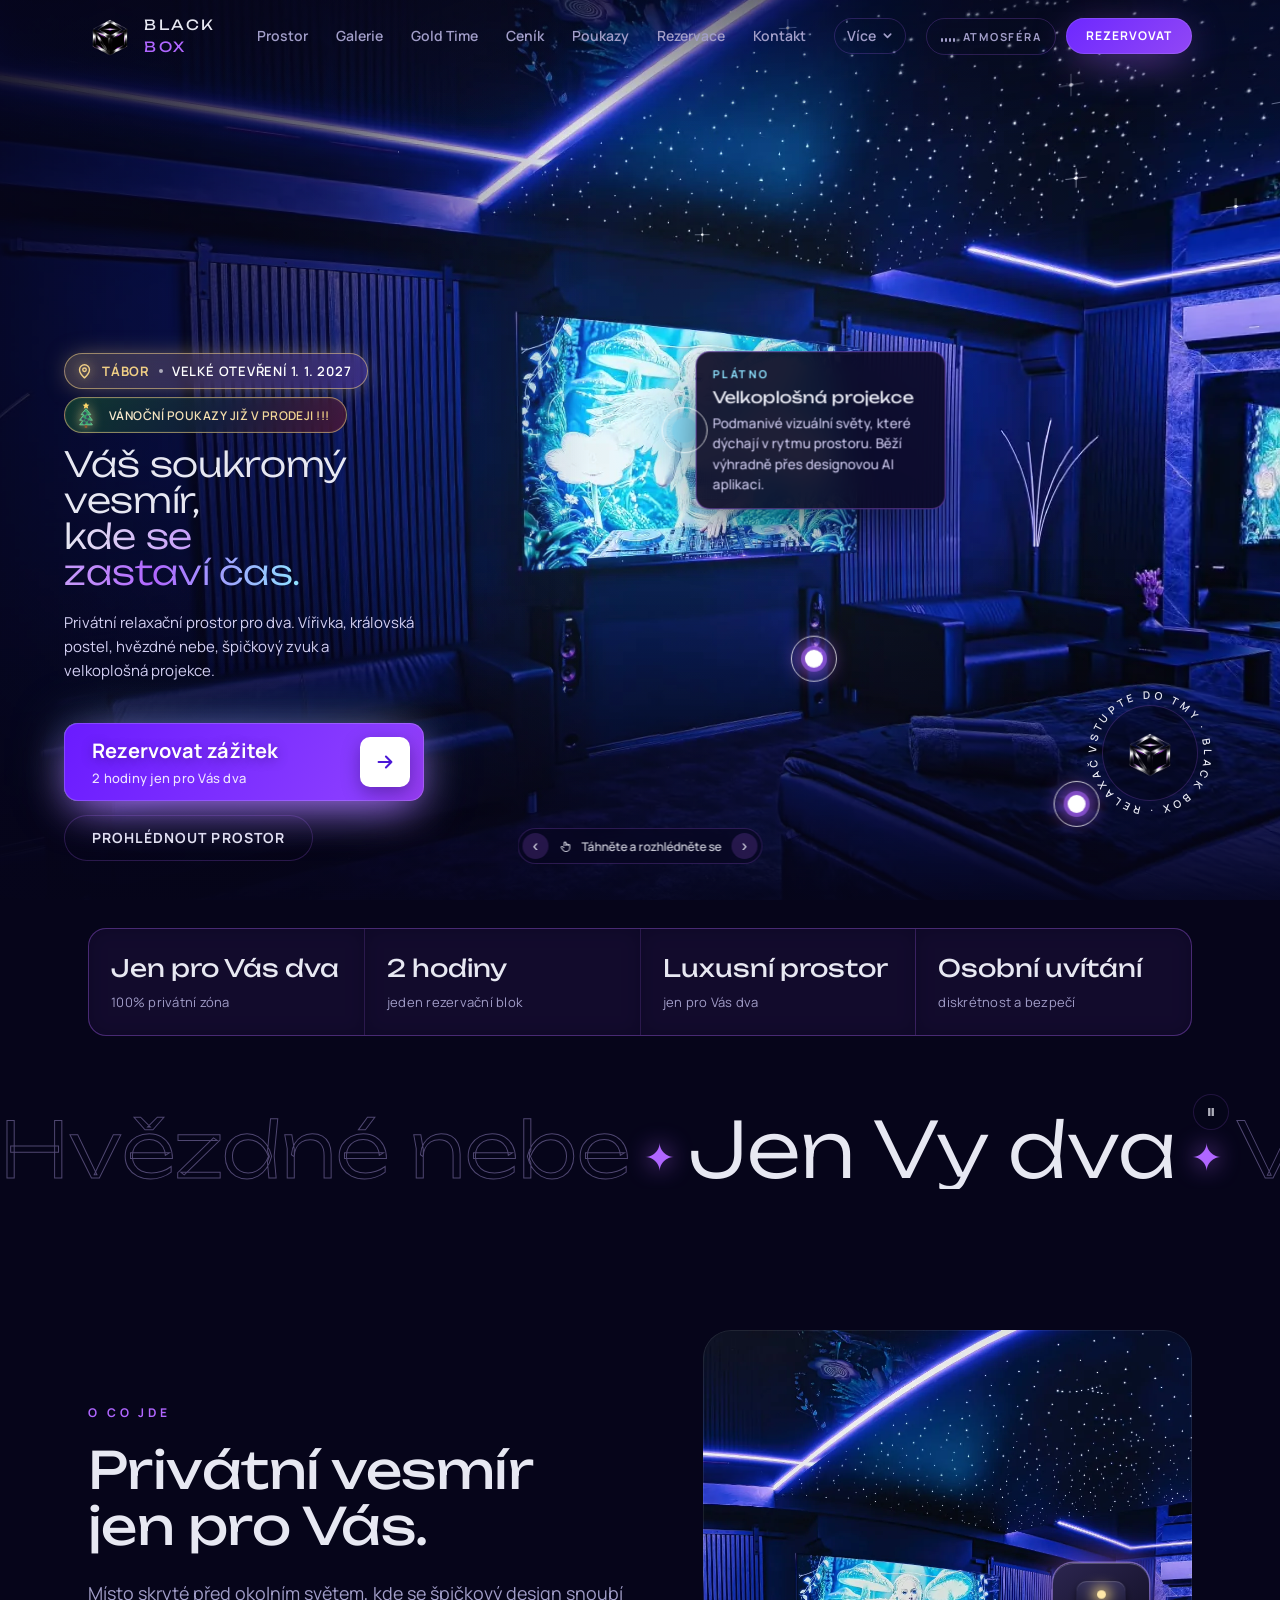
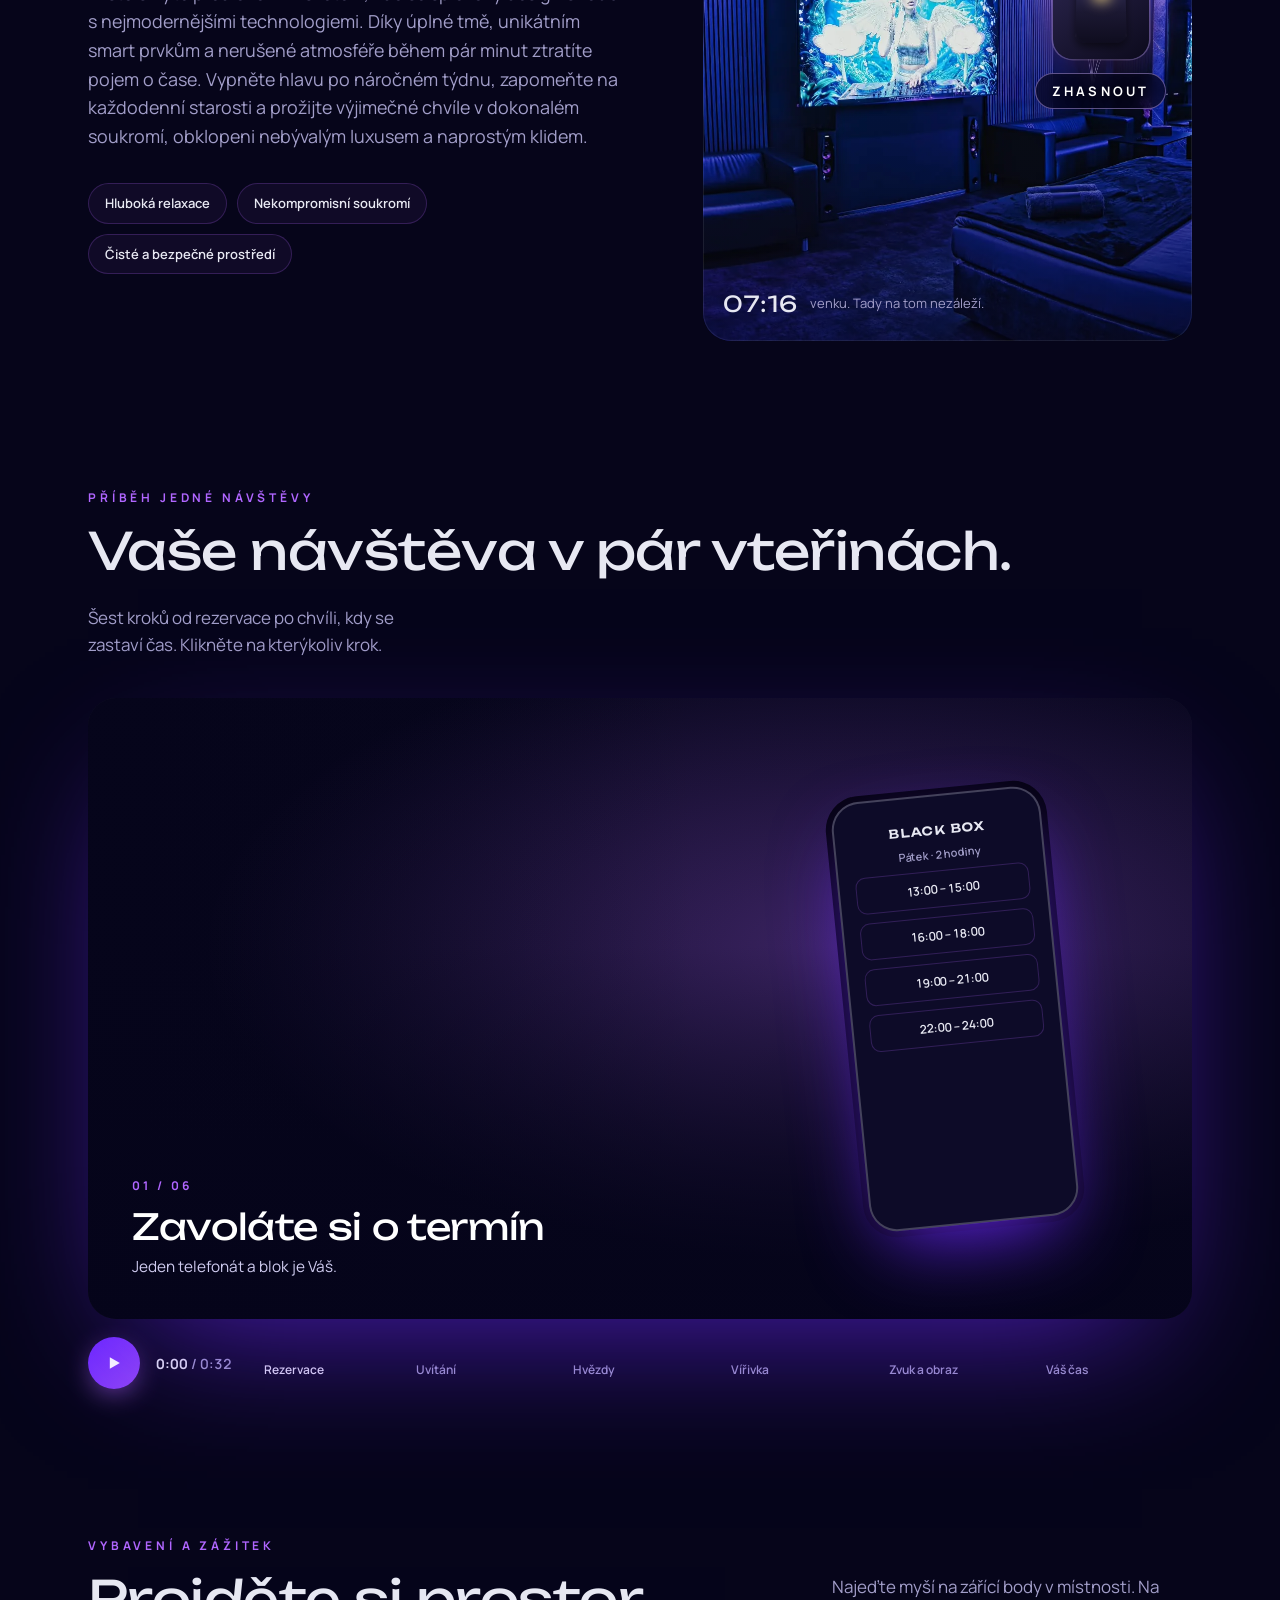
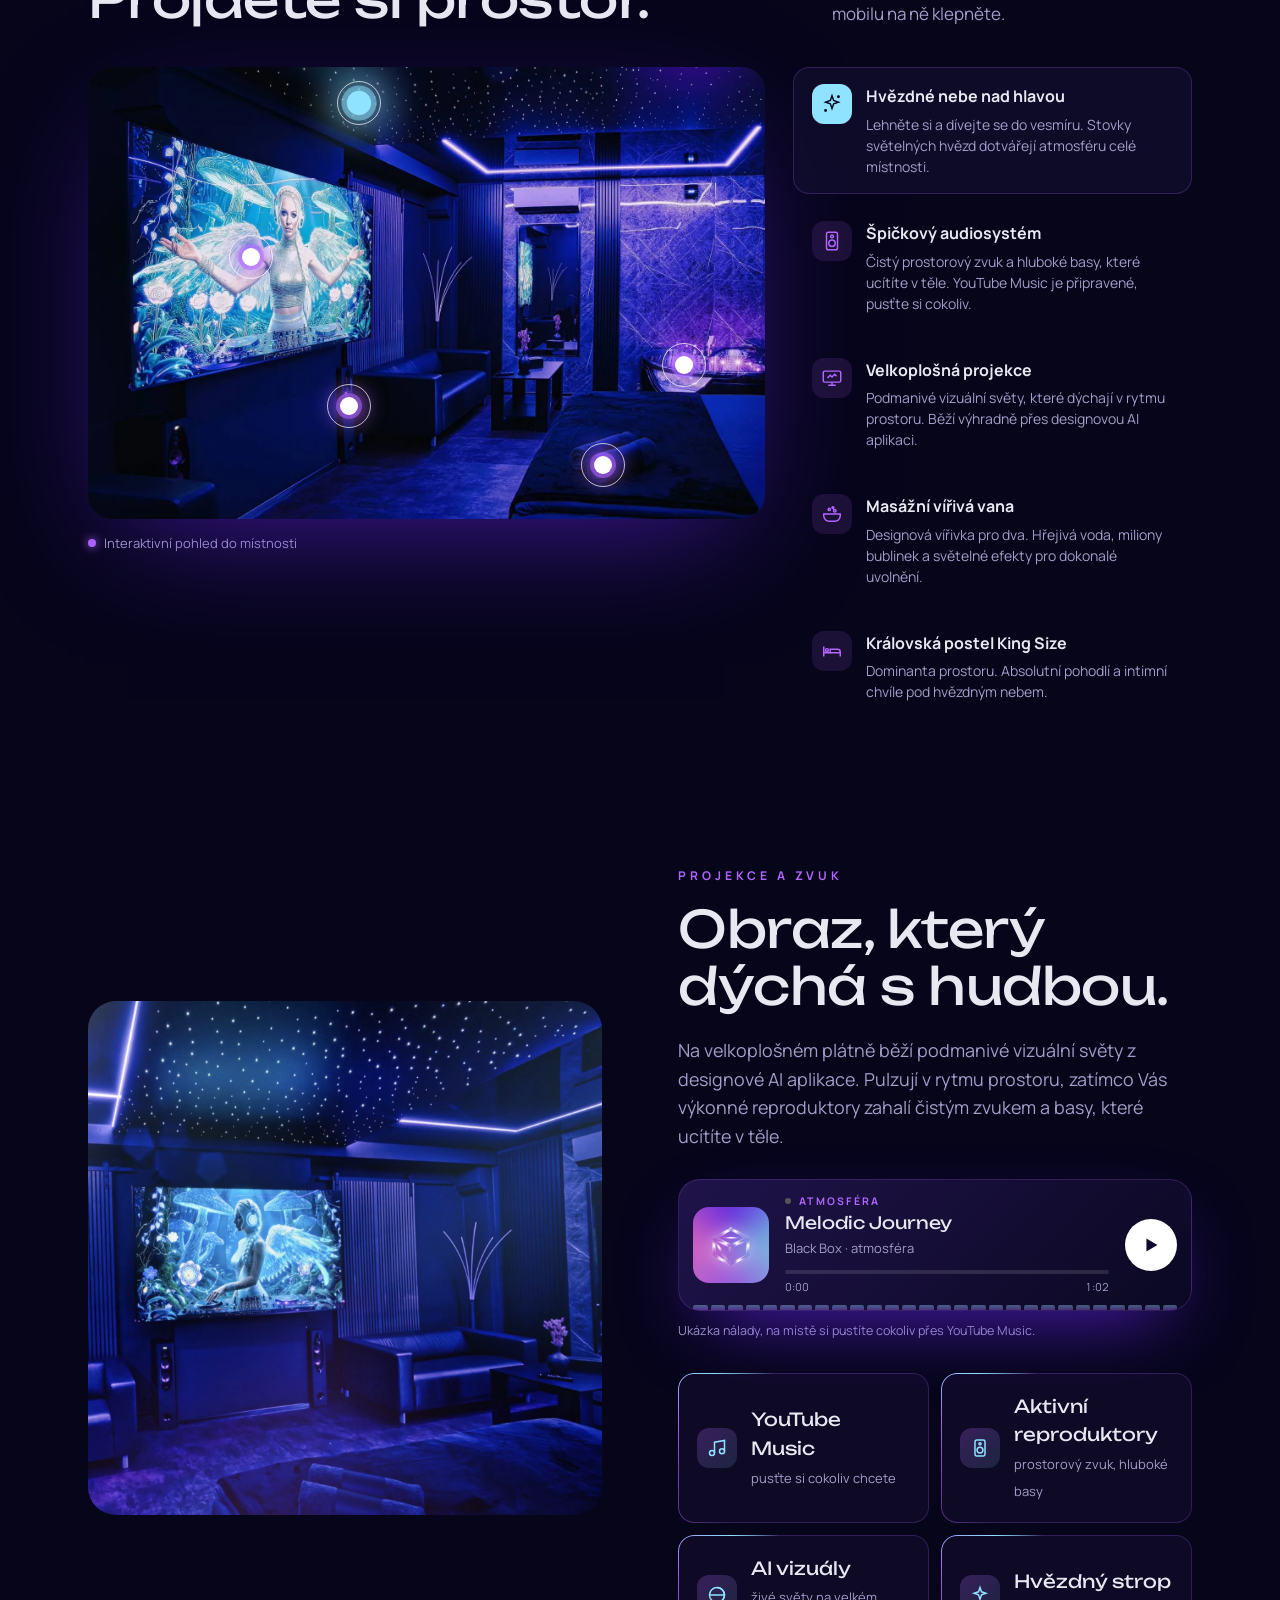
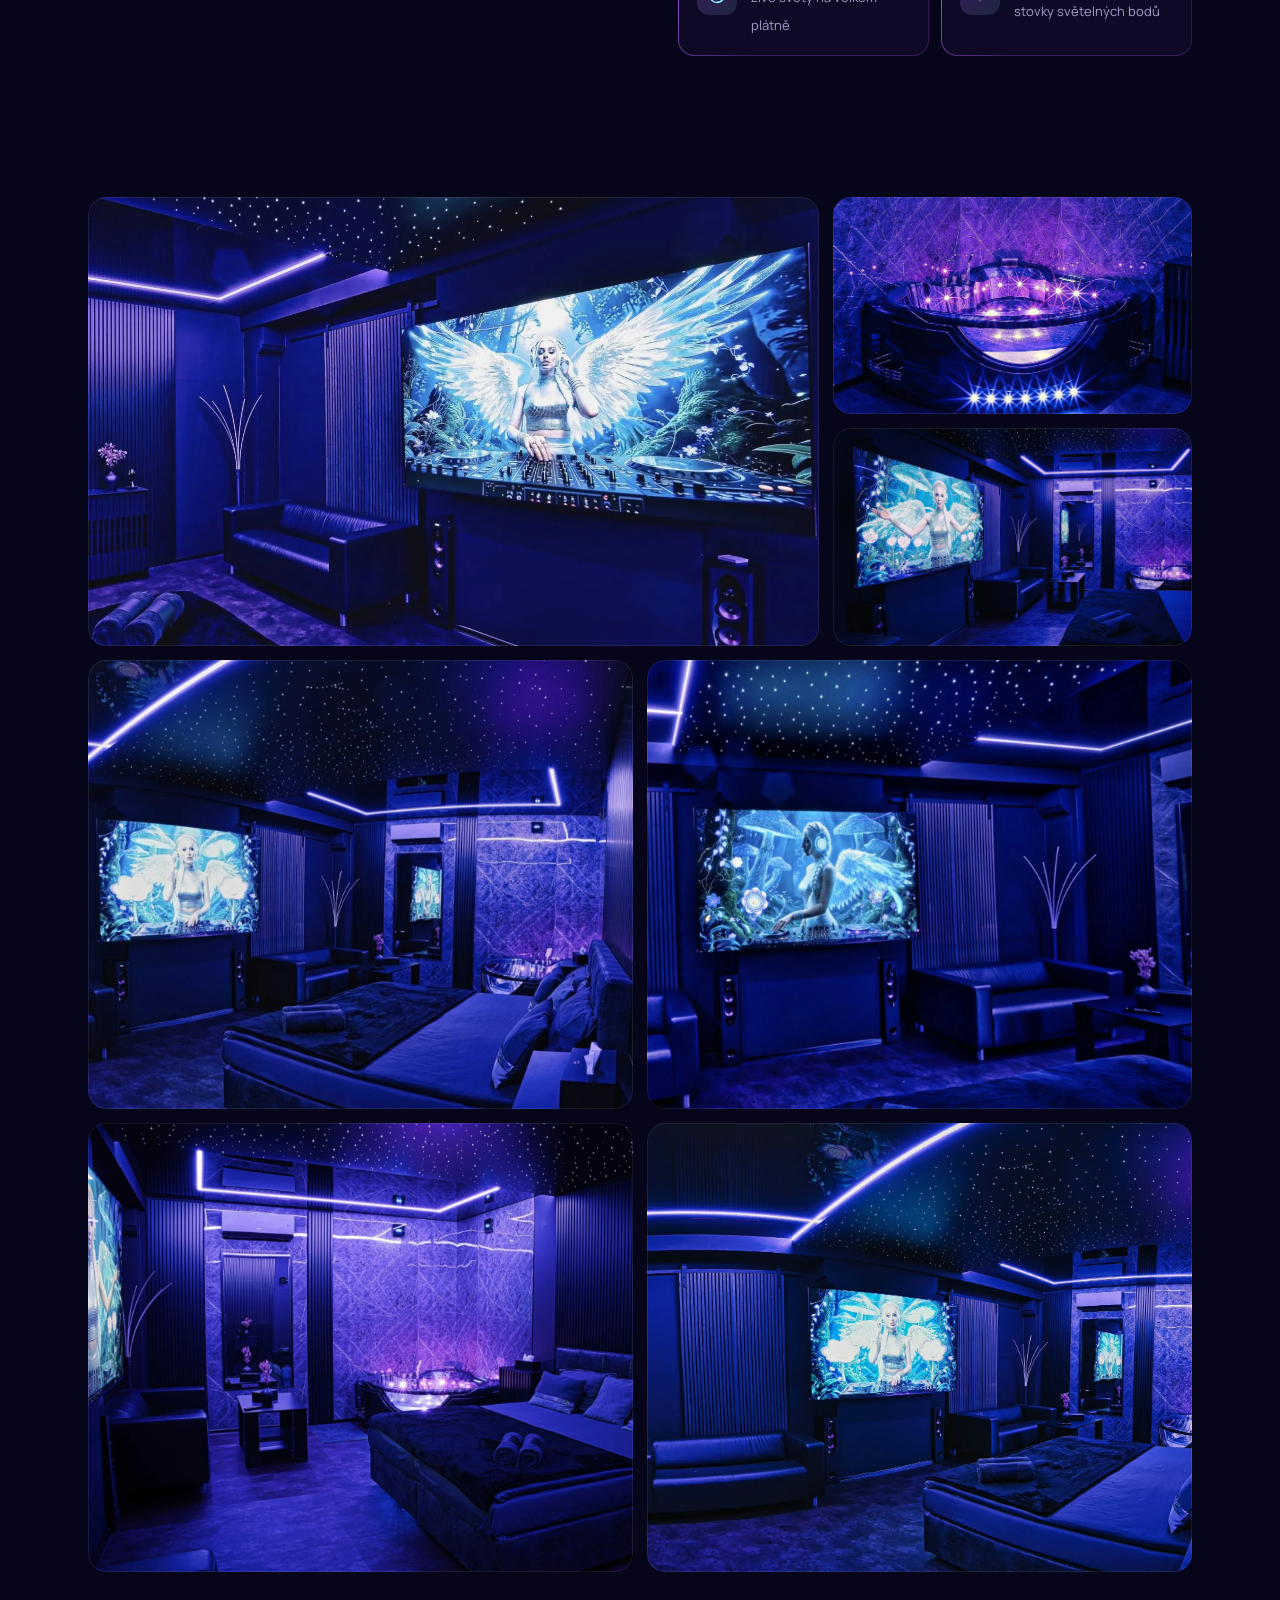
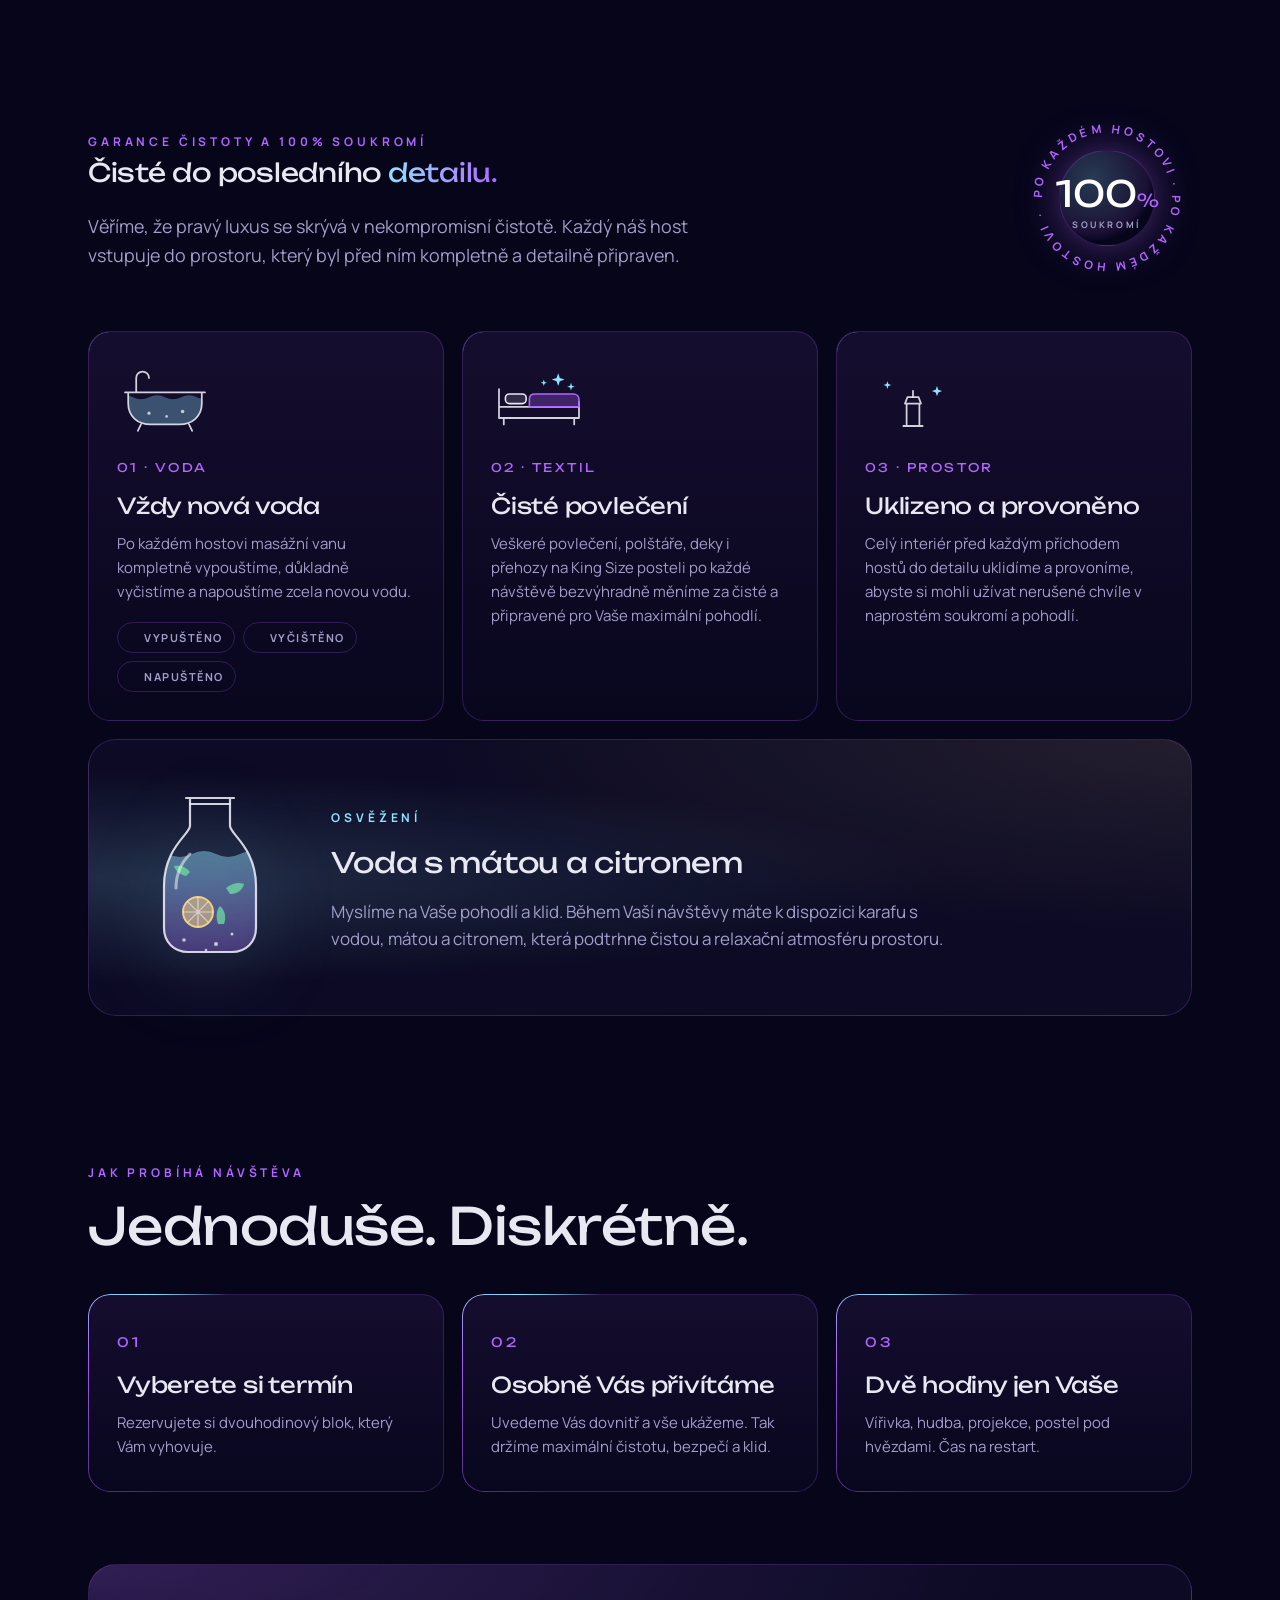
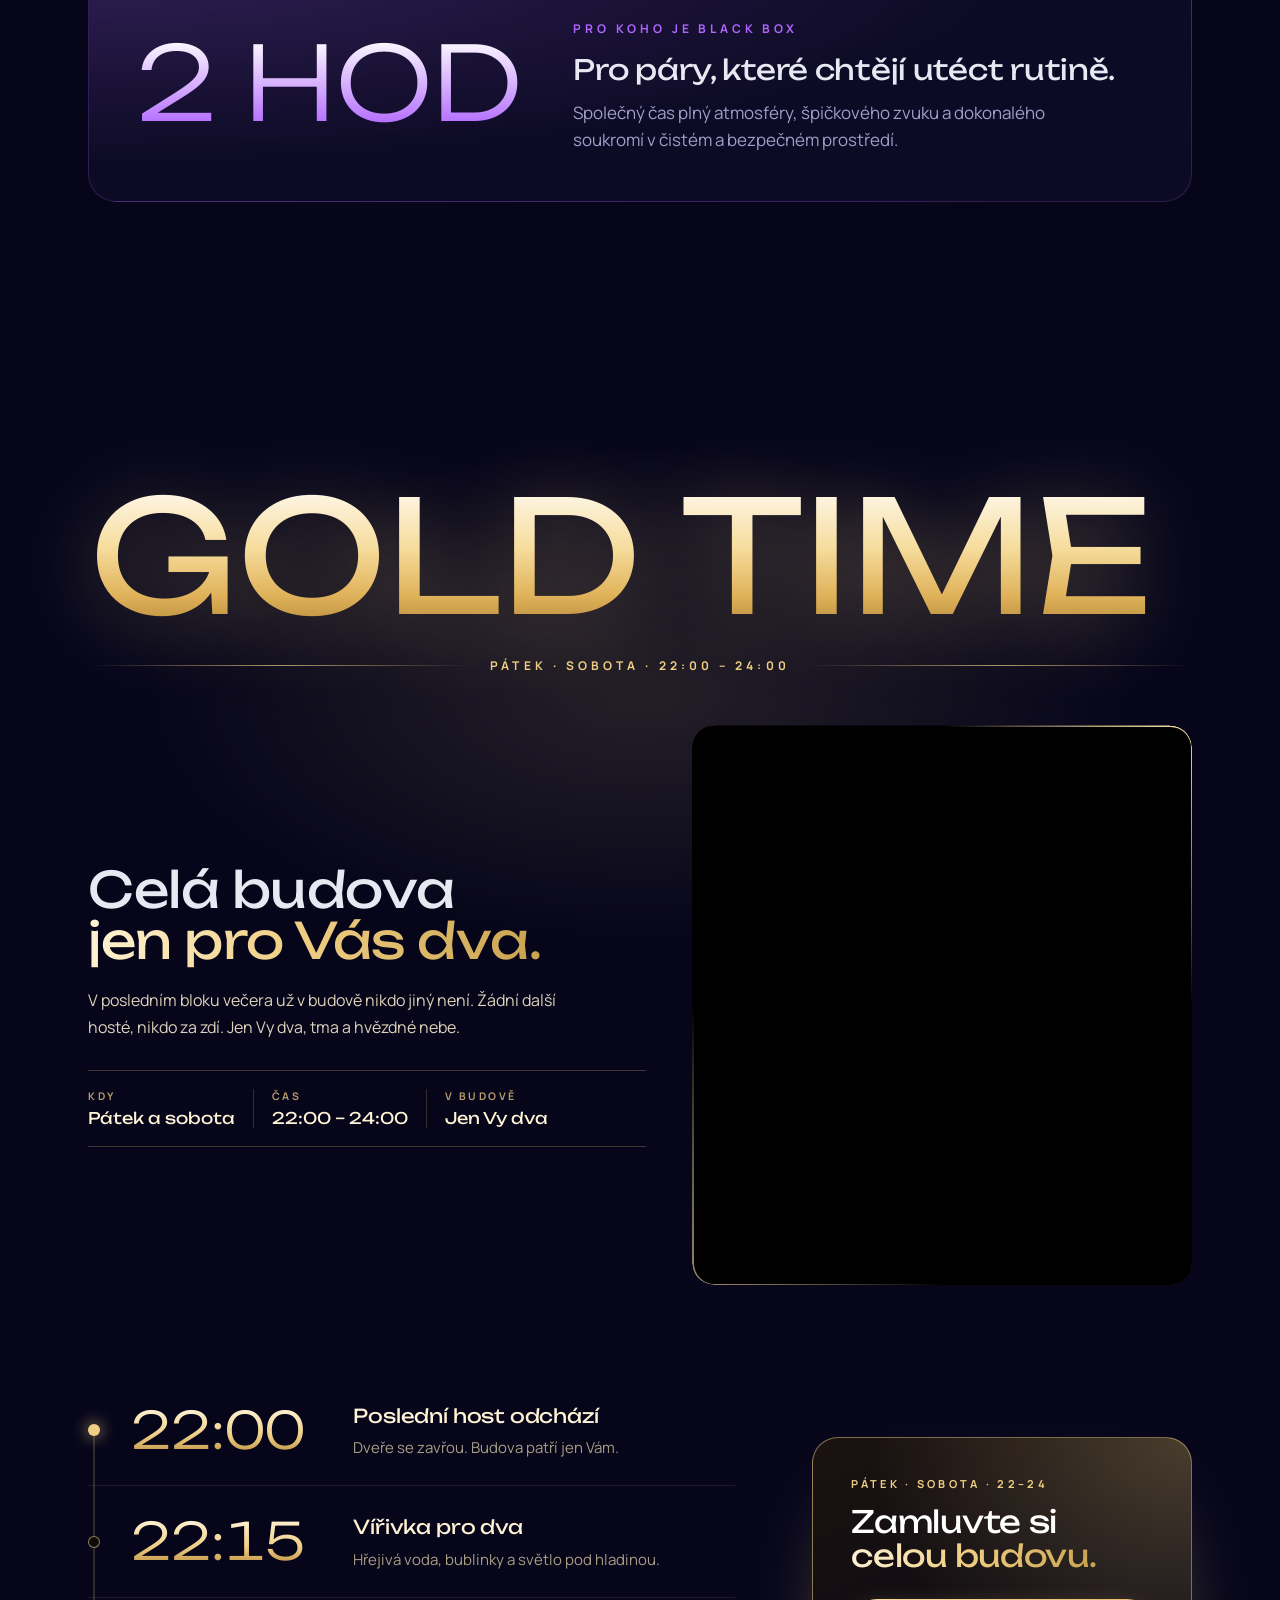
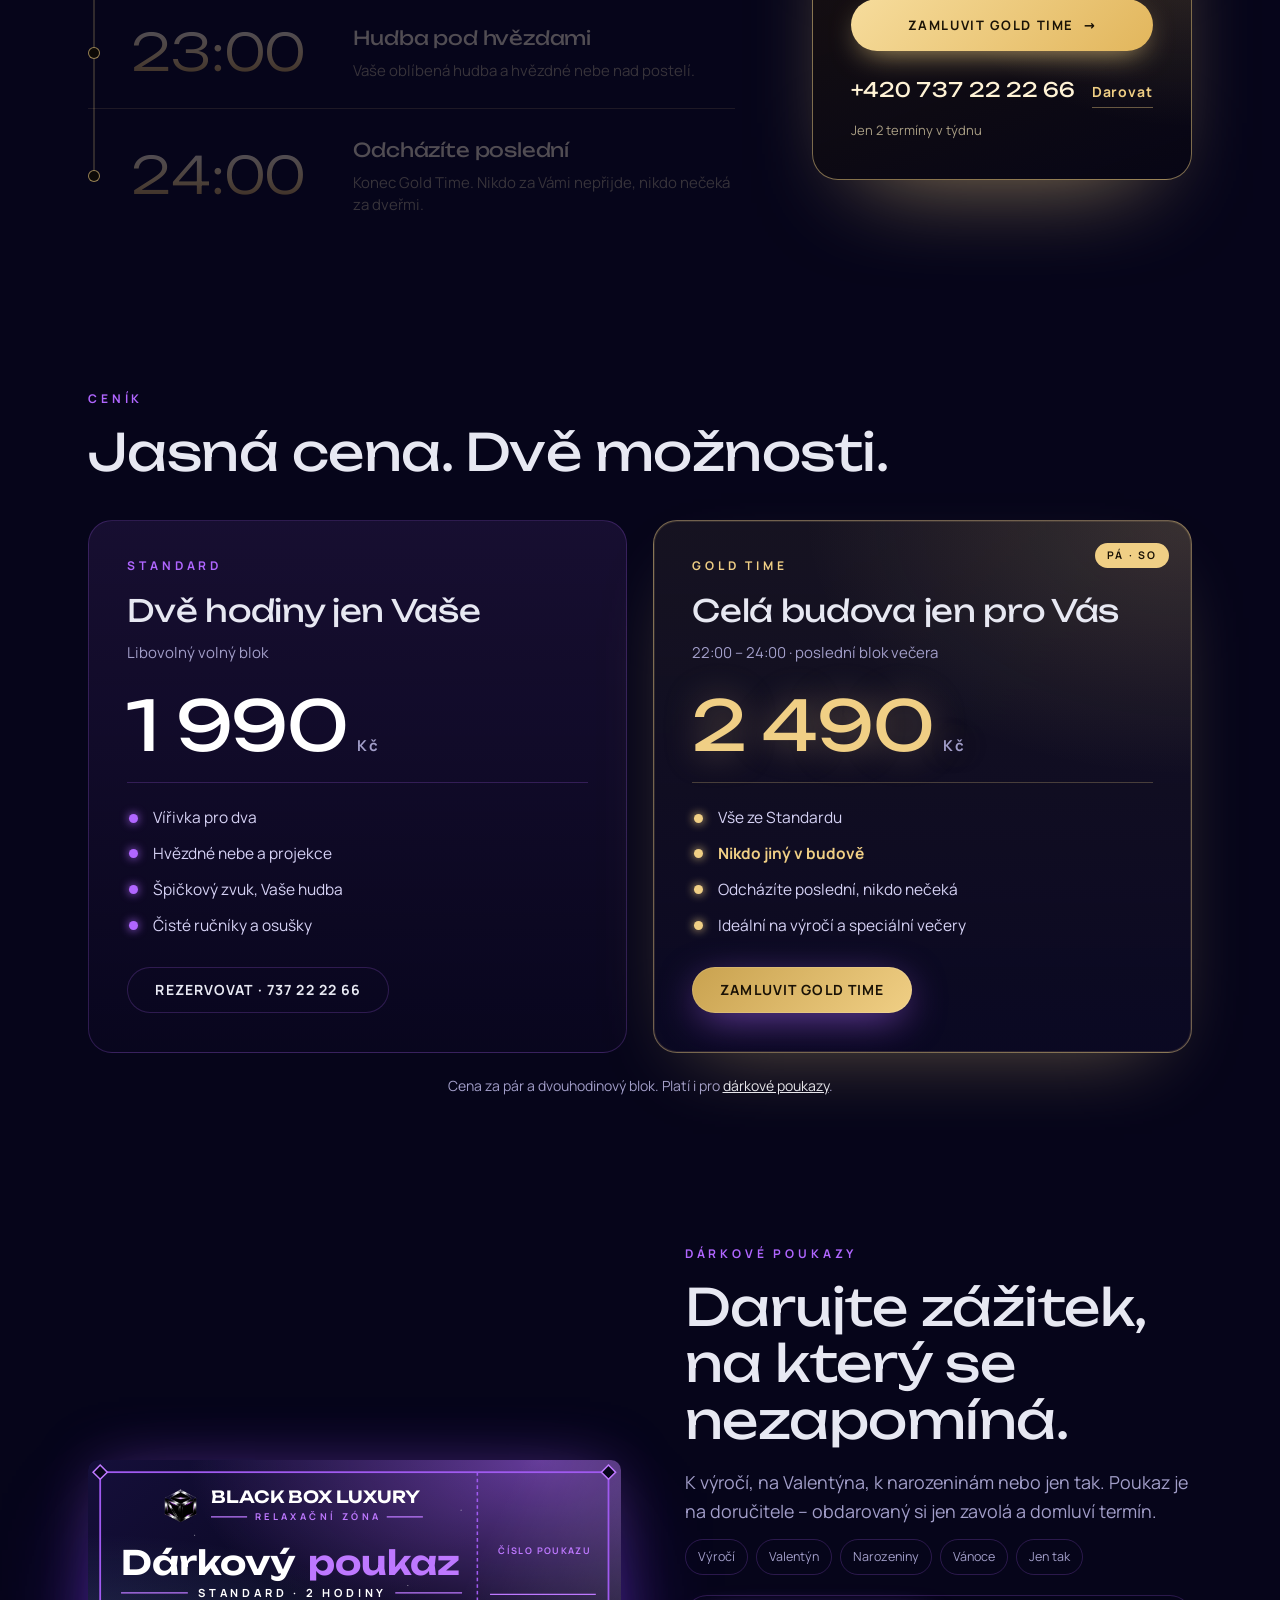
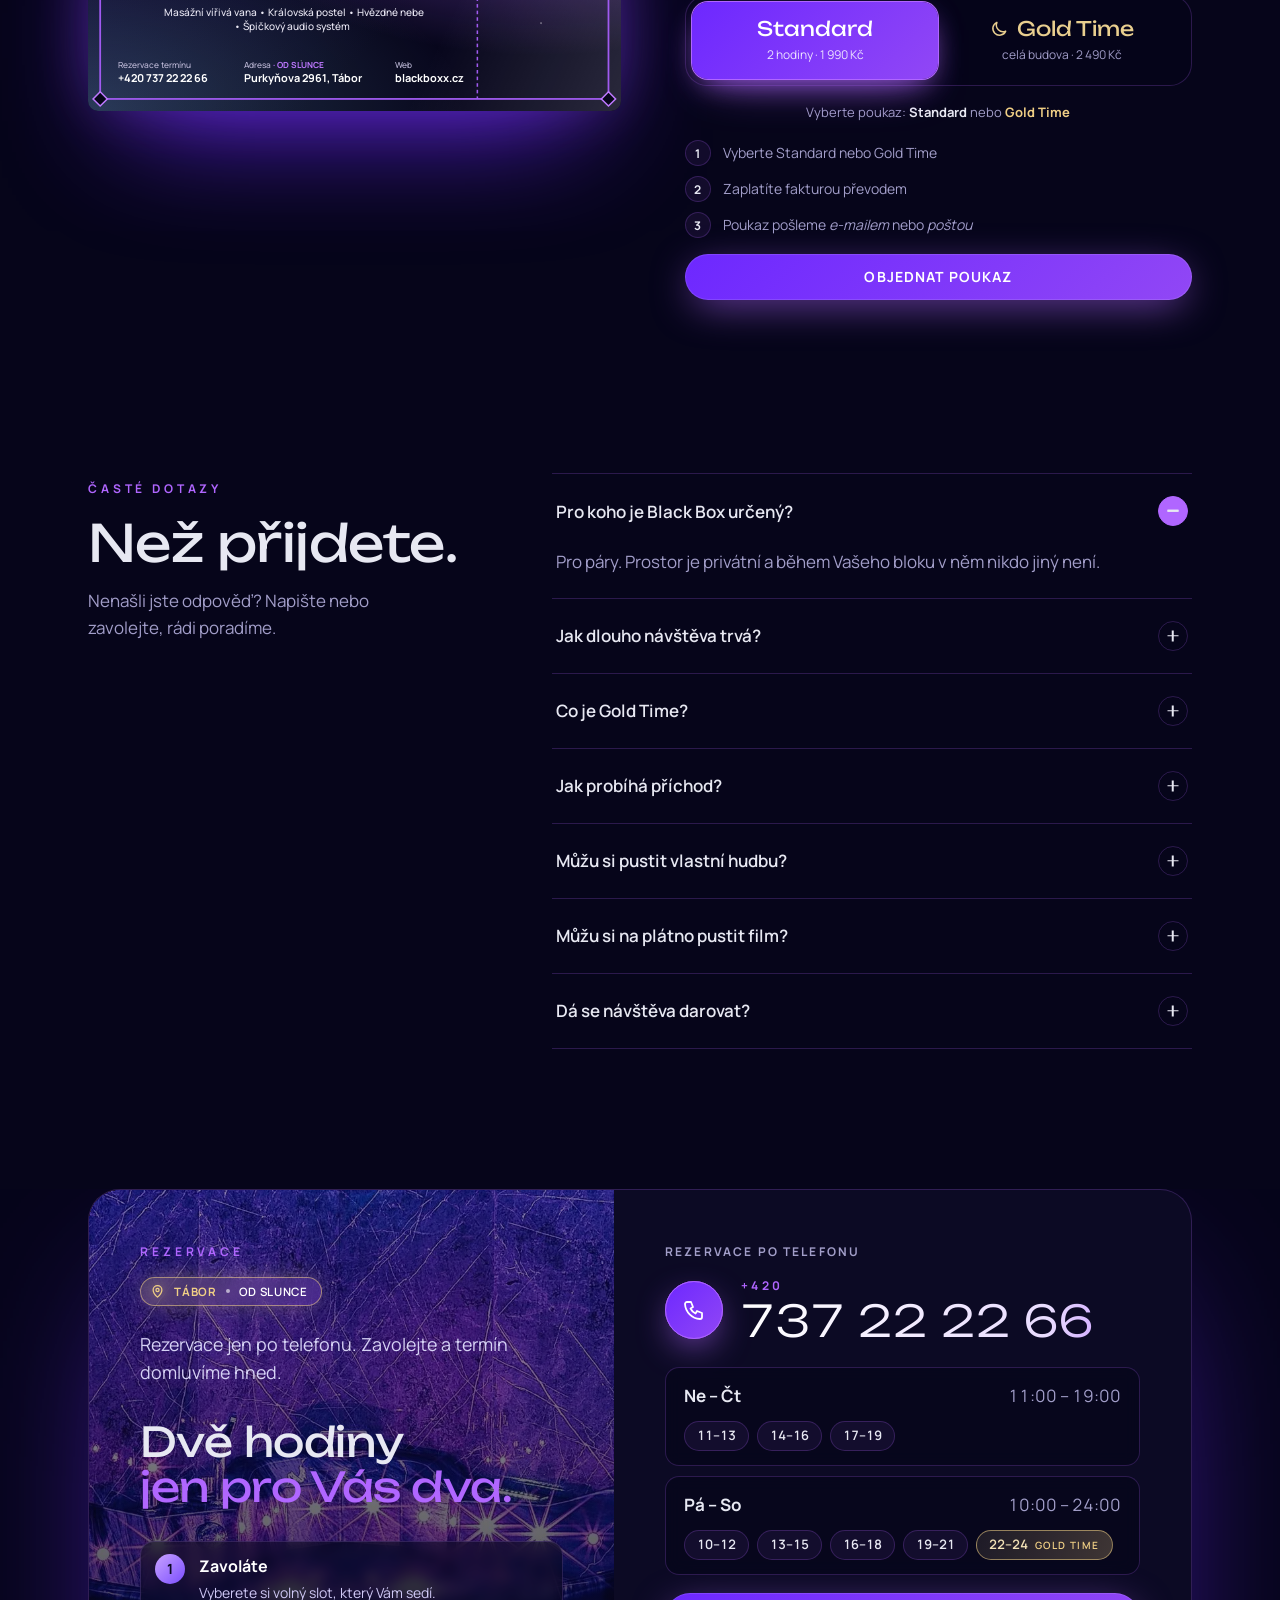
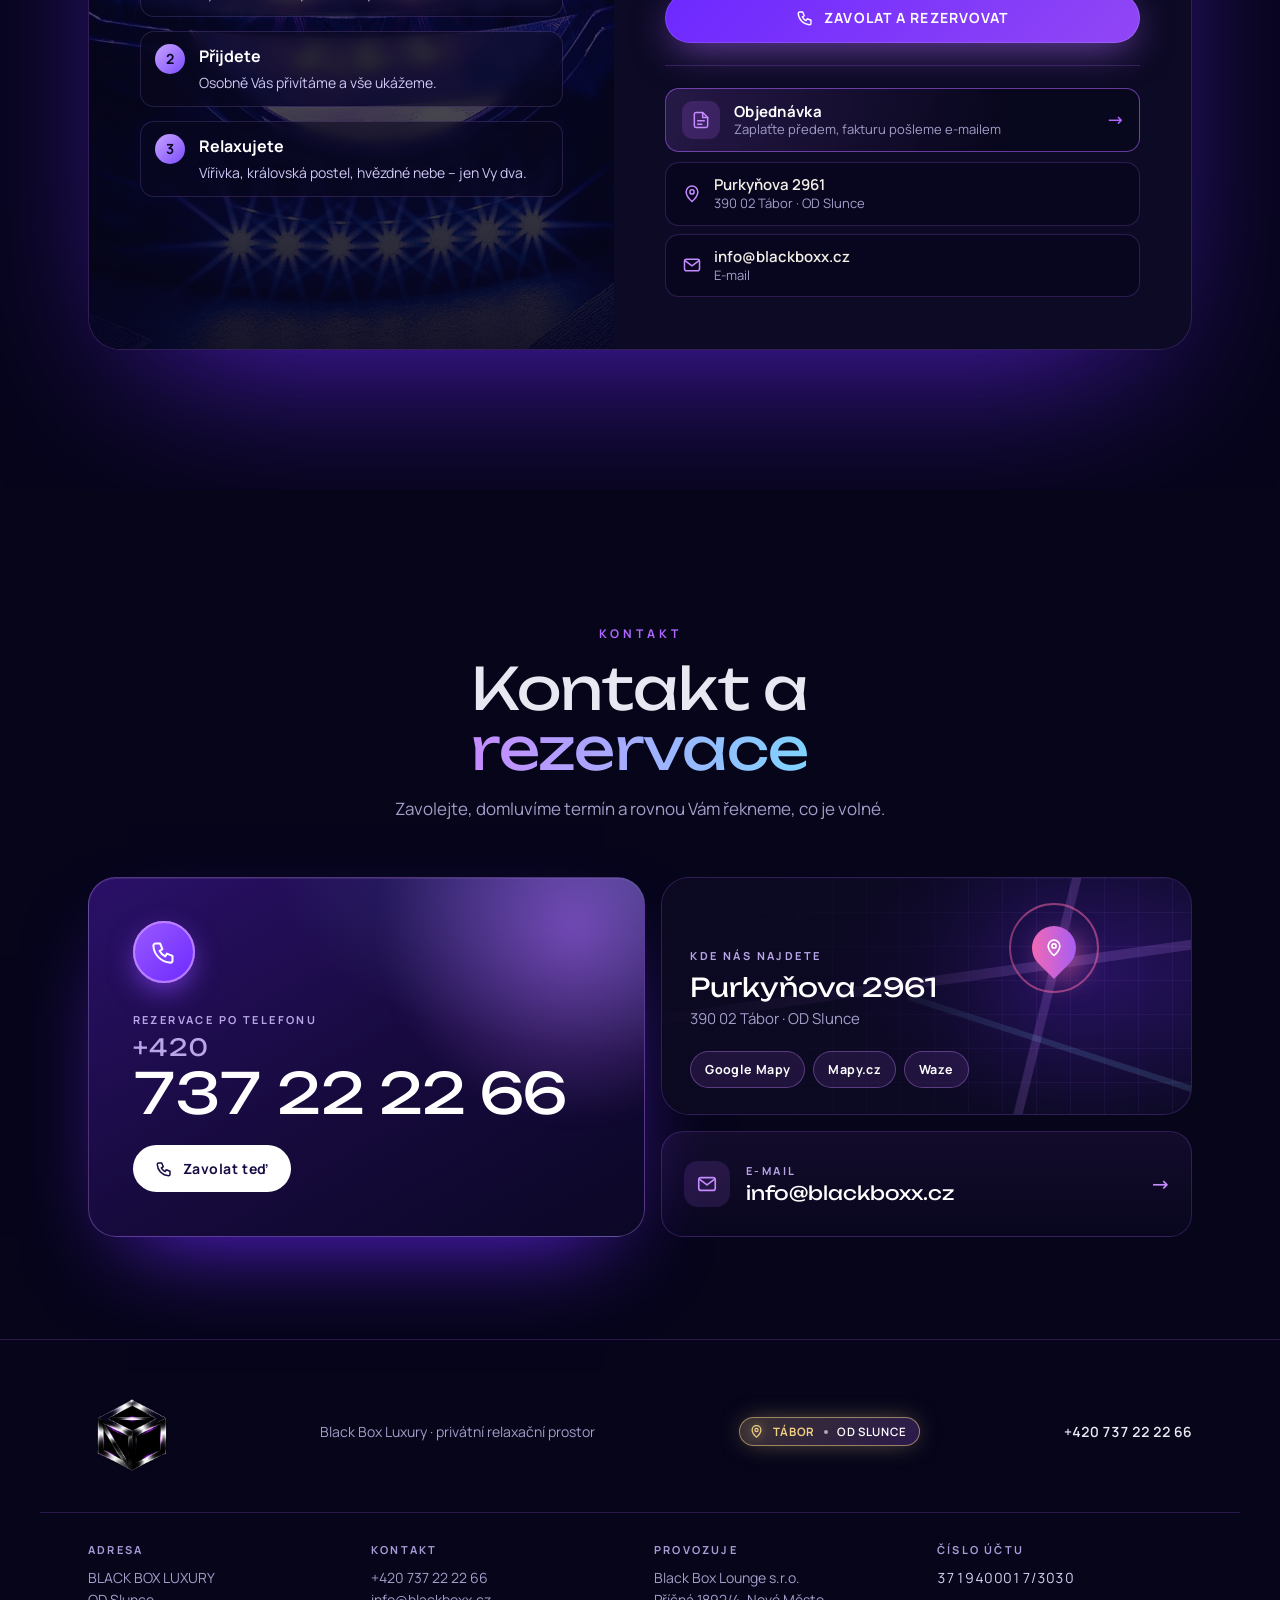
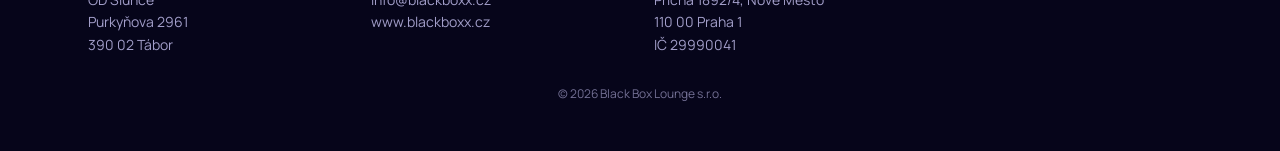
==== commit c6c6a1e1: "LIVE: model telefonu v návštěvnosti Co-Authored-By: Claude Opus 5.5 <noreply@anthropic.com> Claude-S" ====
--- a/index.html
+++ b/index.html
@@ -720,6 +720,6 @@
 
 <div class="gold-wash" id="goldWash" aria-hidden="true"></div>
 <script src="js/three.min.js?v=eb854986"></script>
-<script src="js/main.js?v=853c81de"></script>
+<script src="js/main.js?v=56fb71e1"></script>
 </body>
 </html>
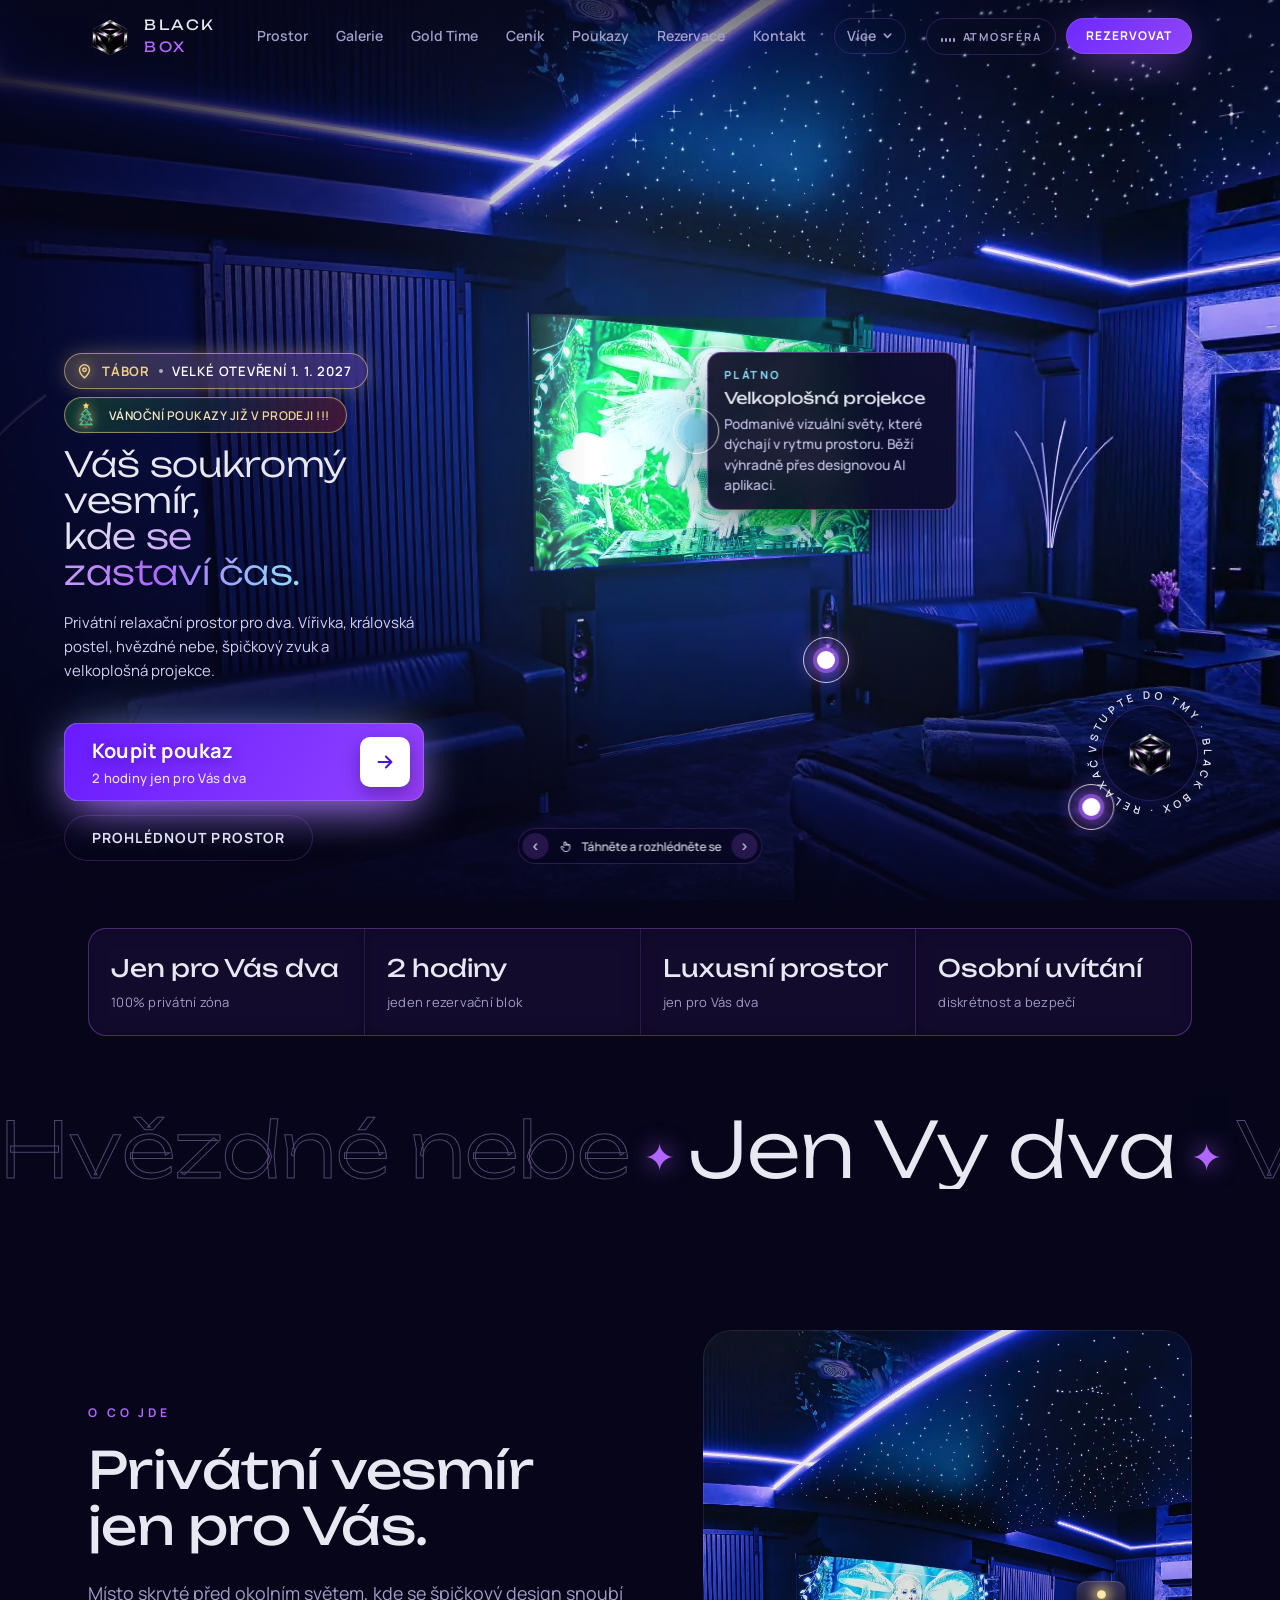
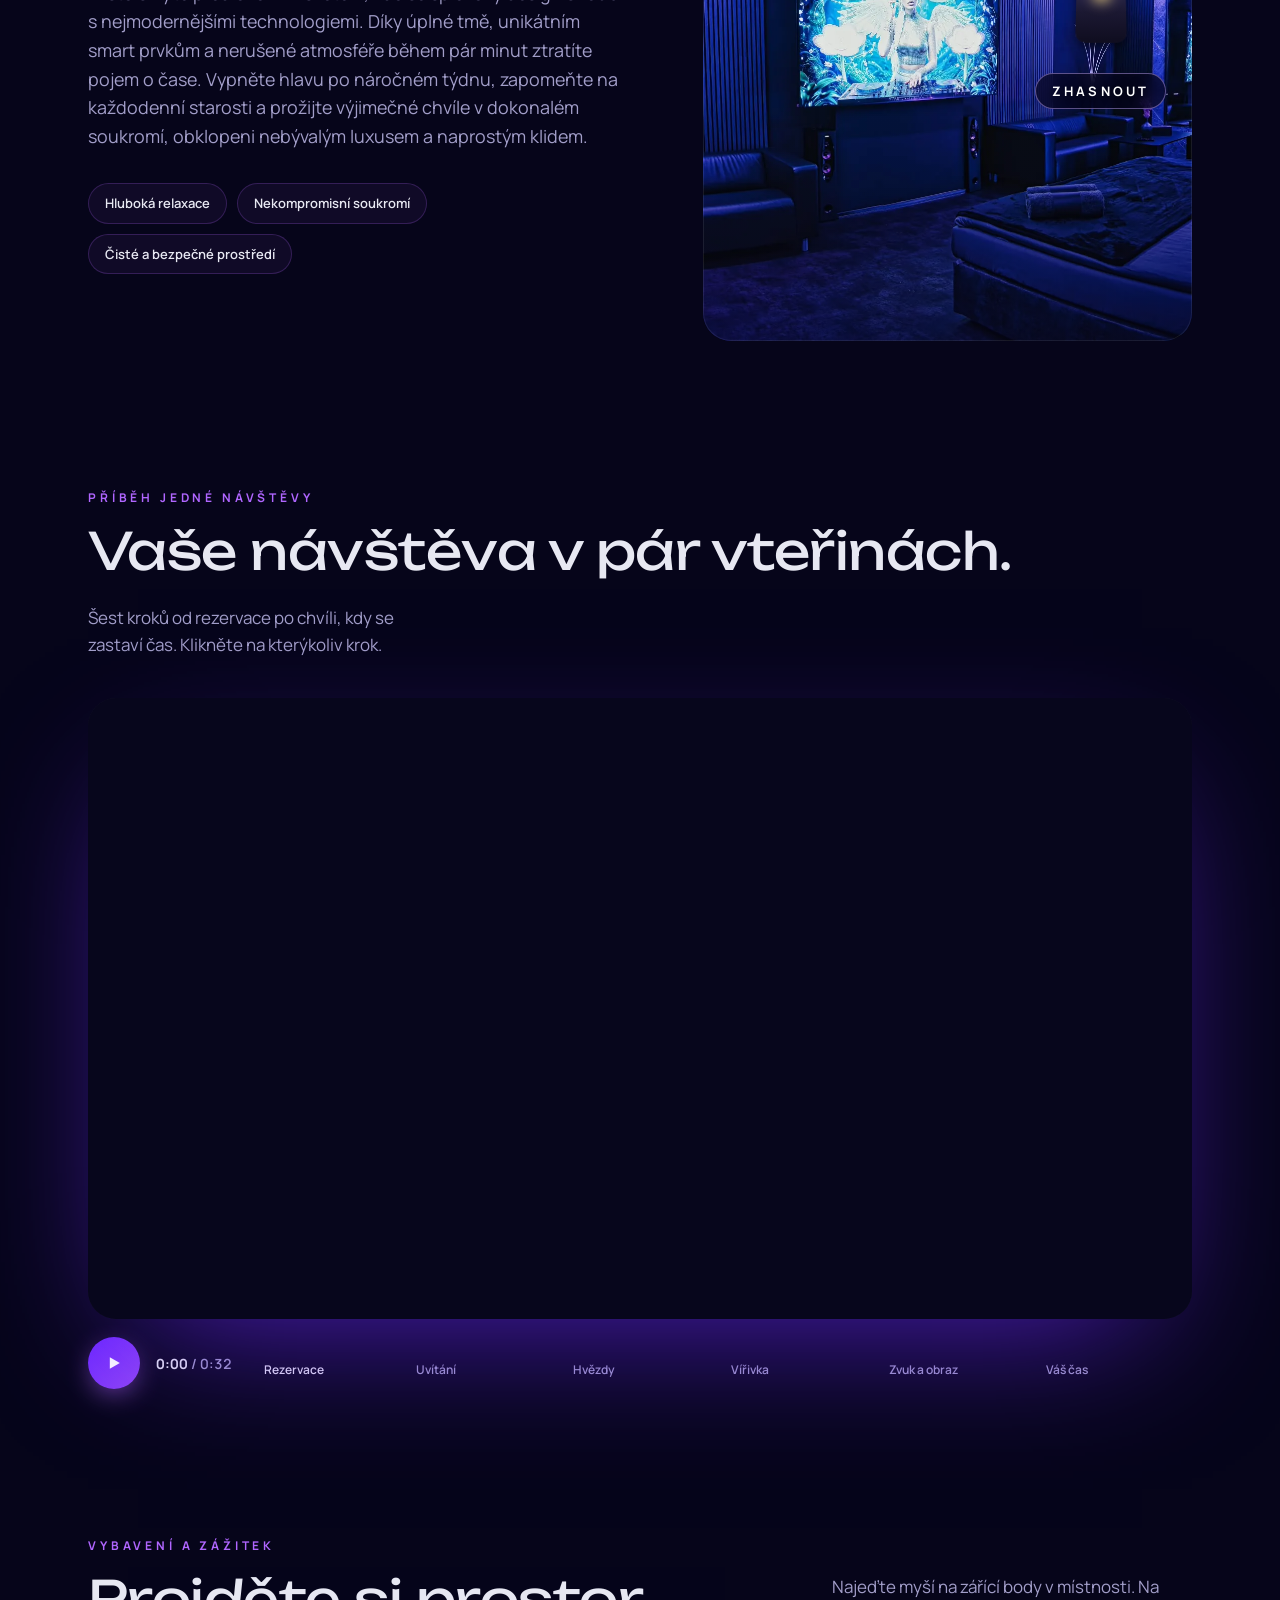
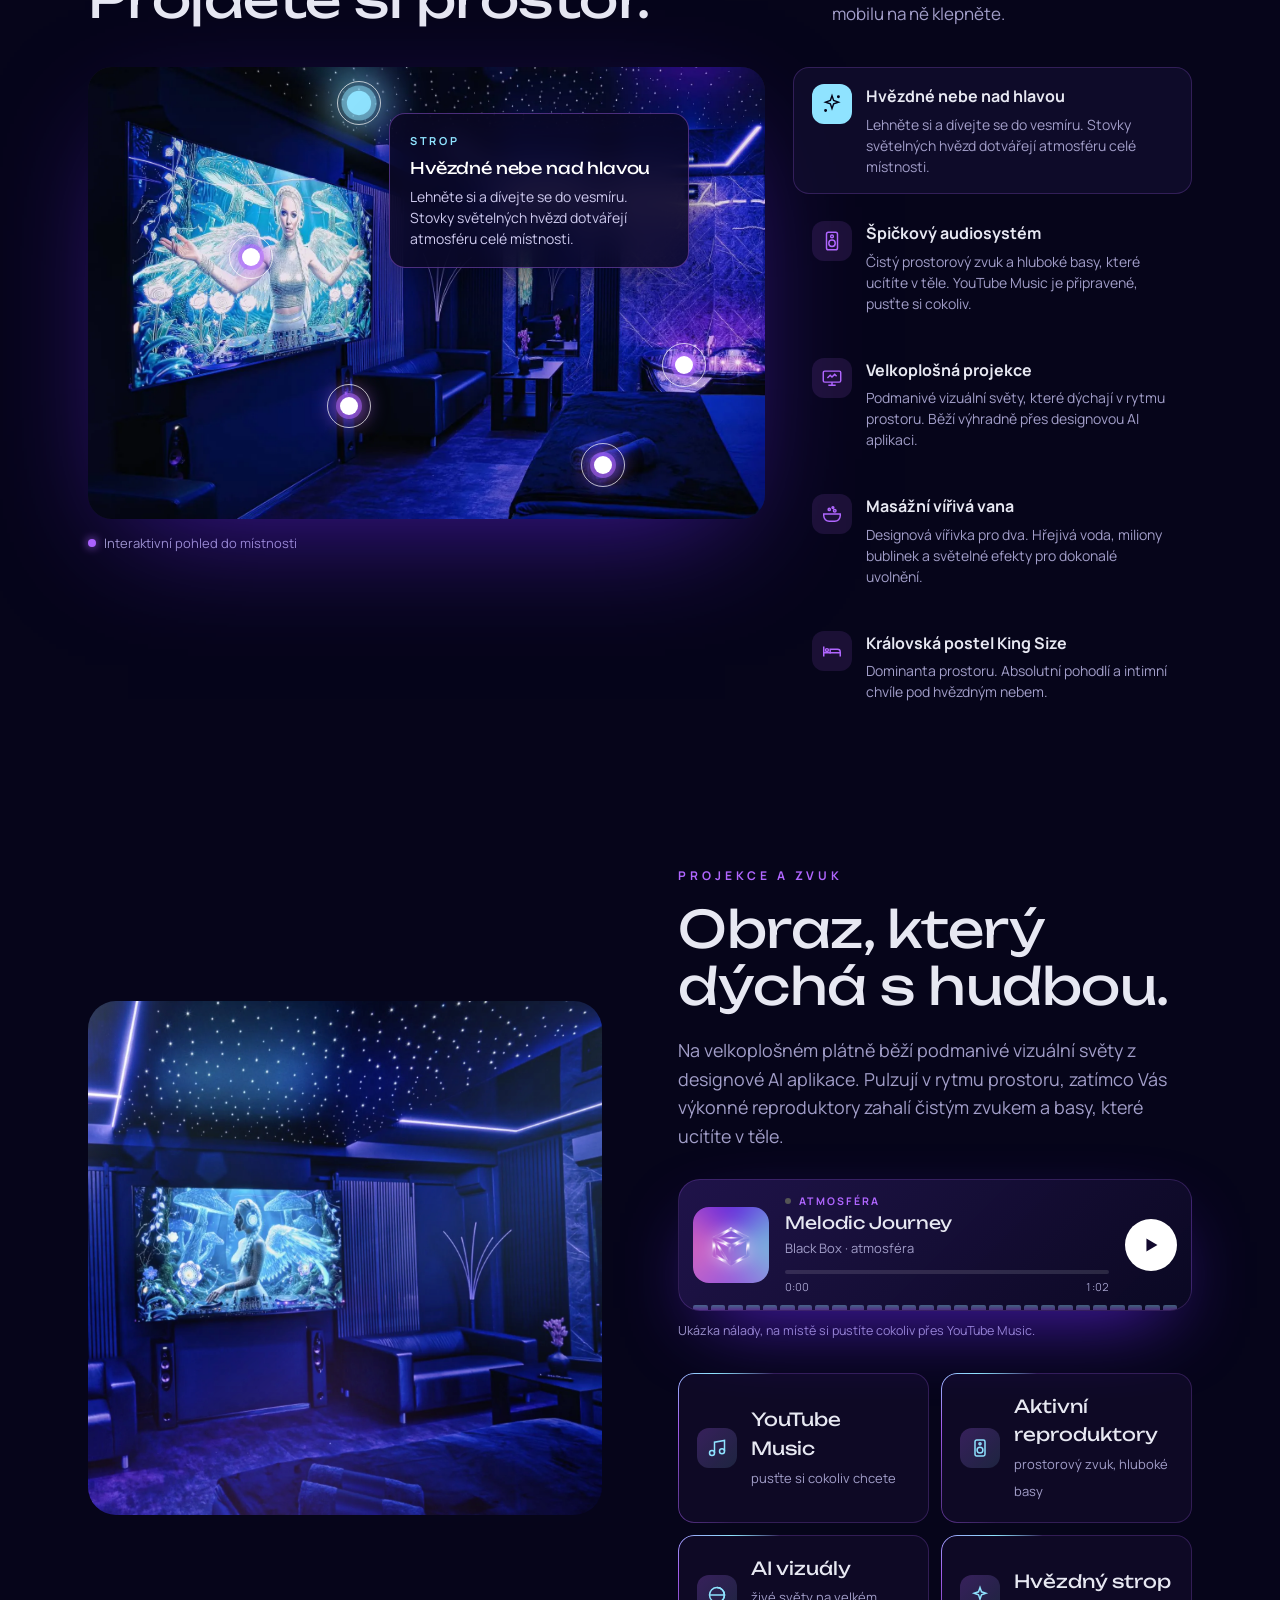
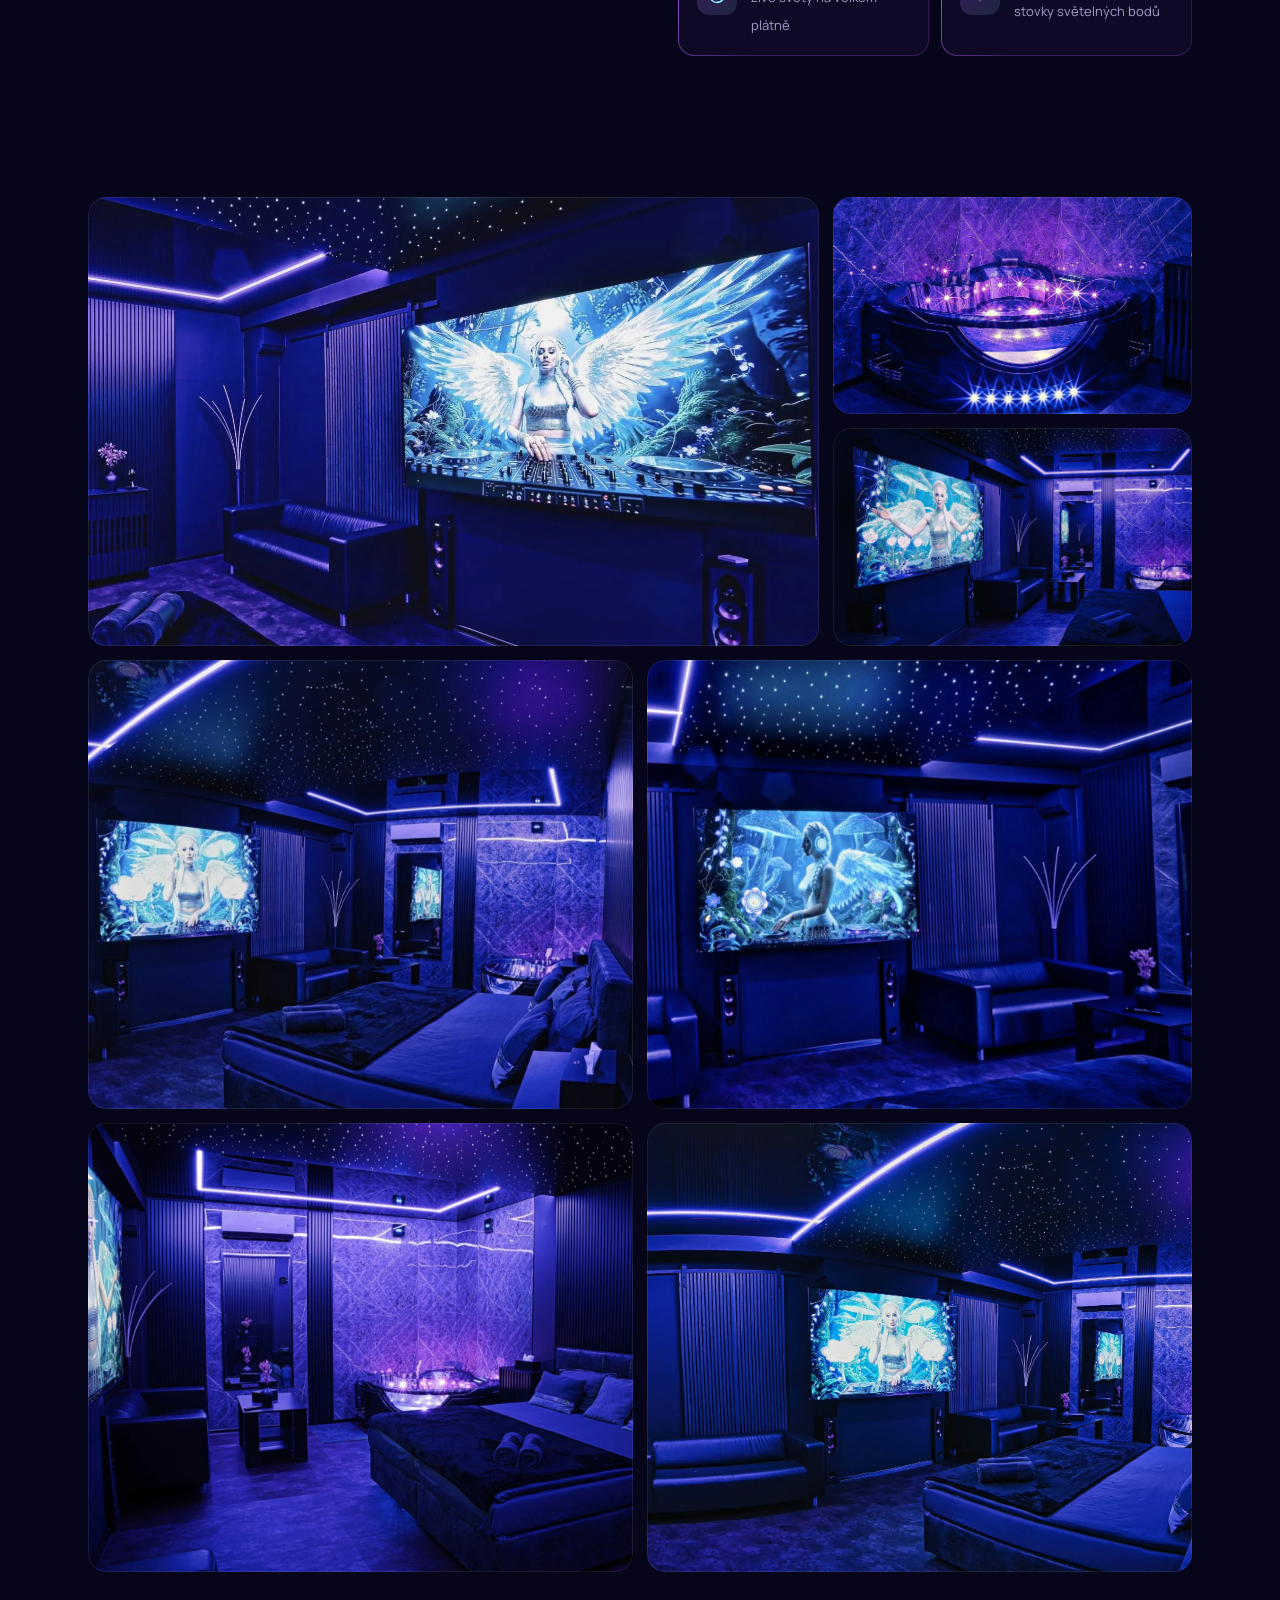
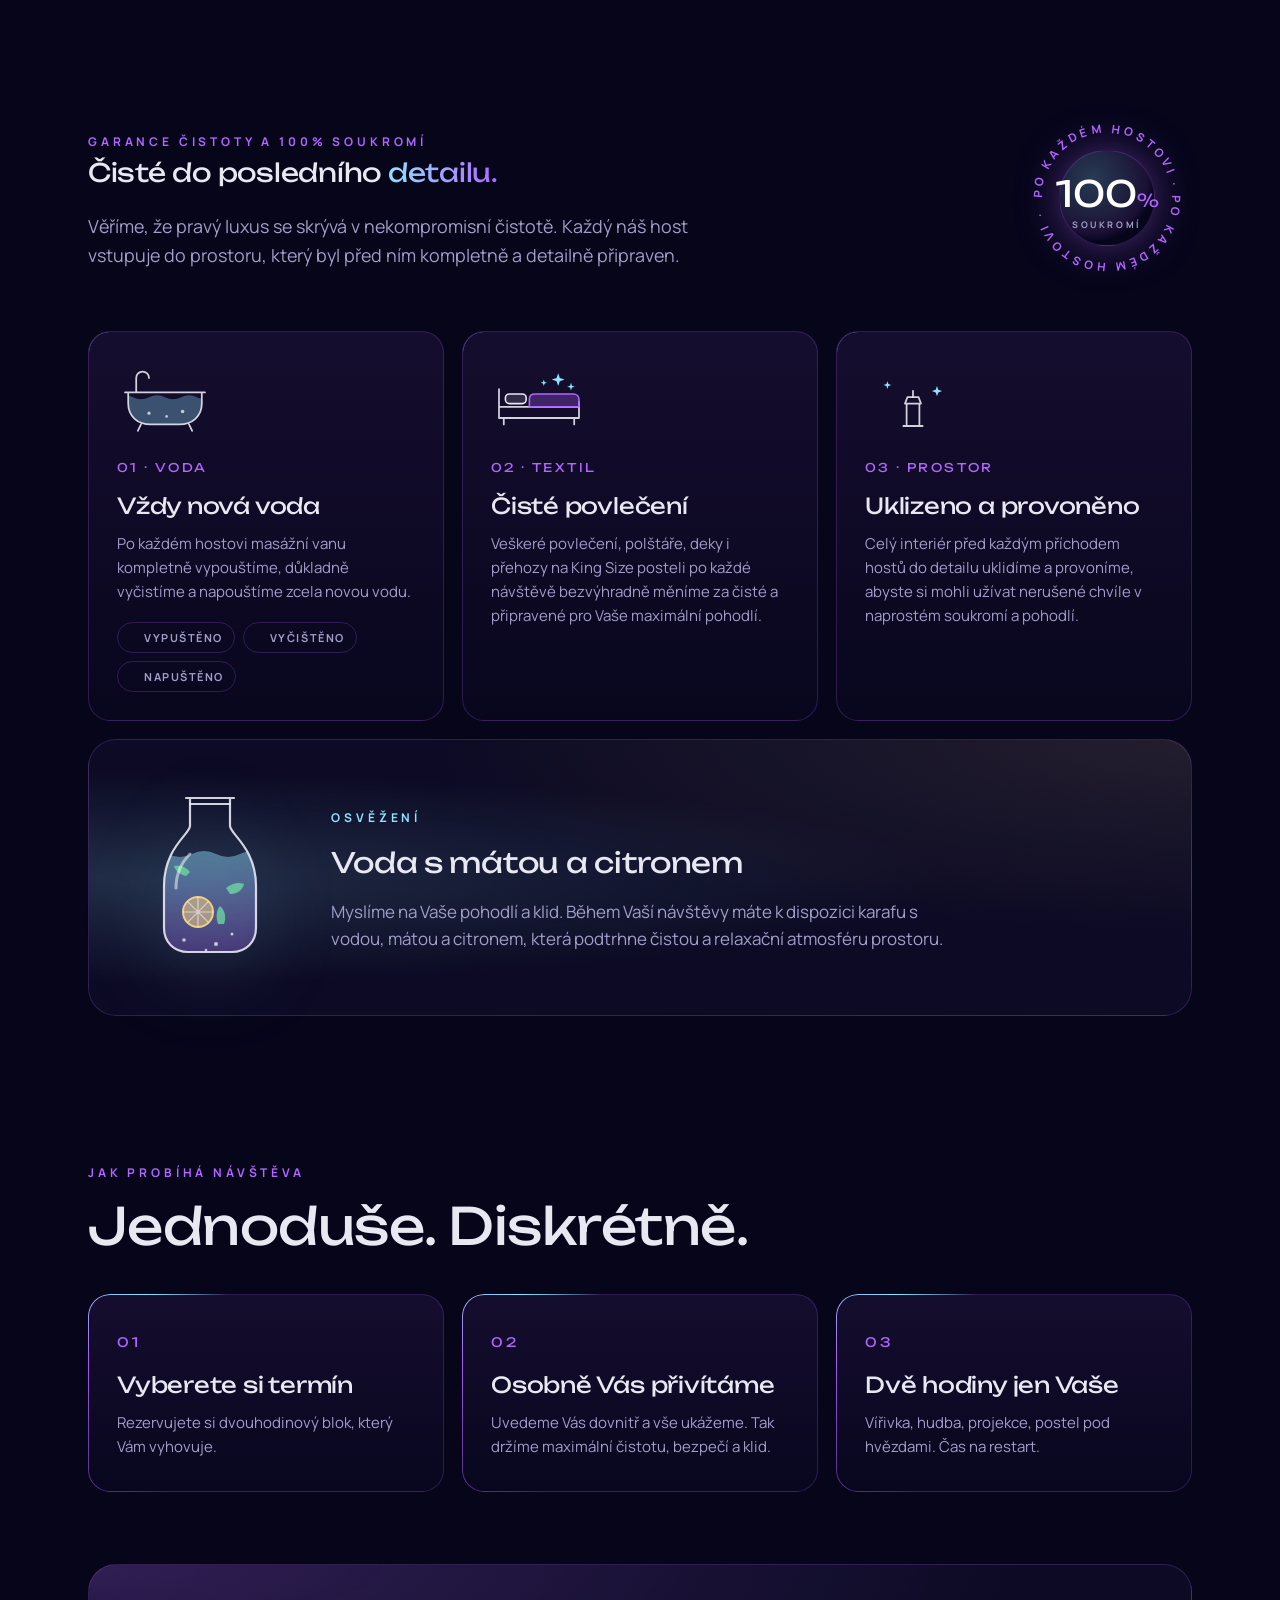
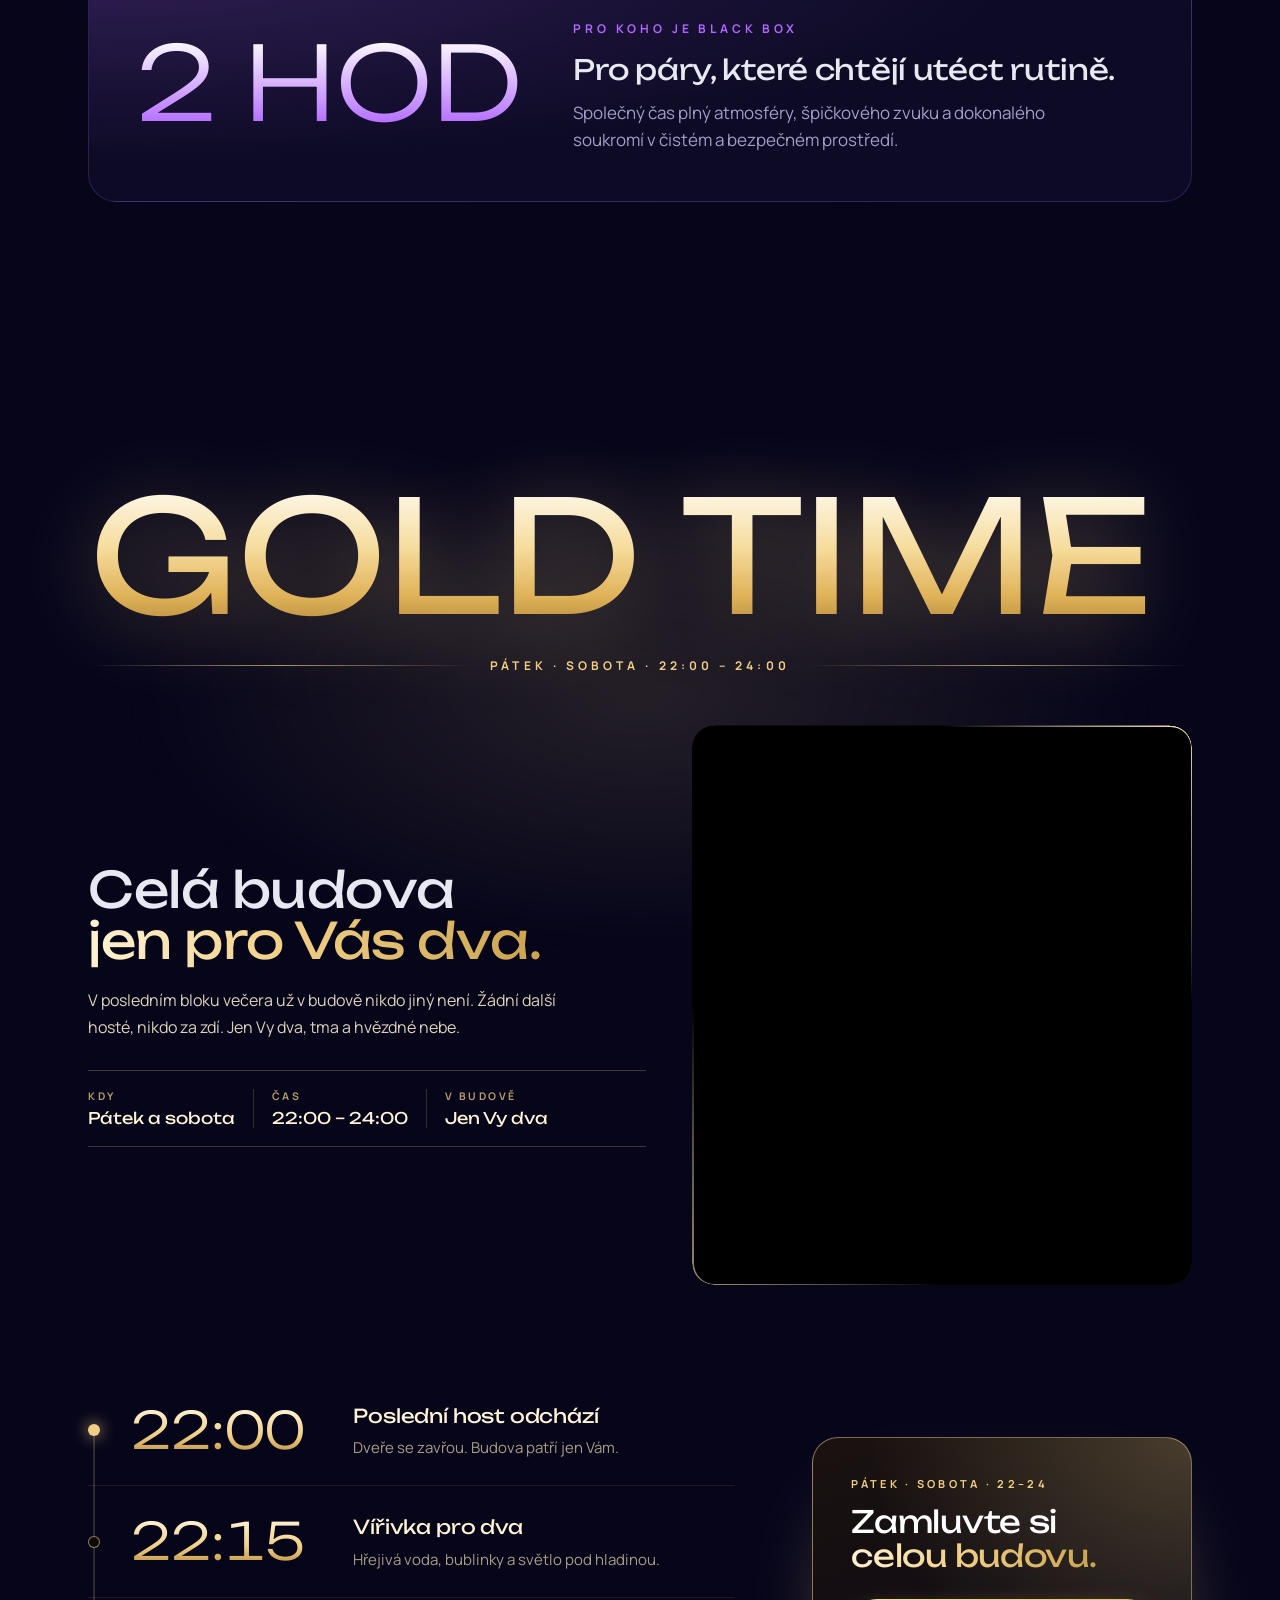
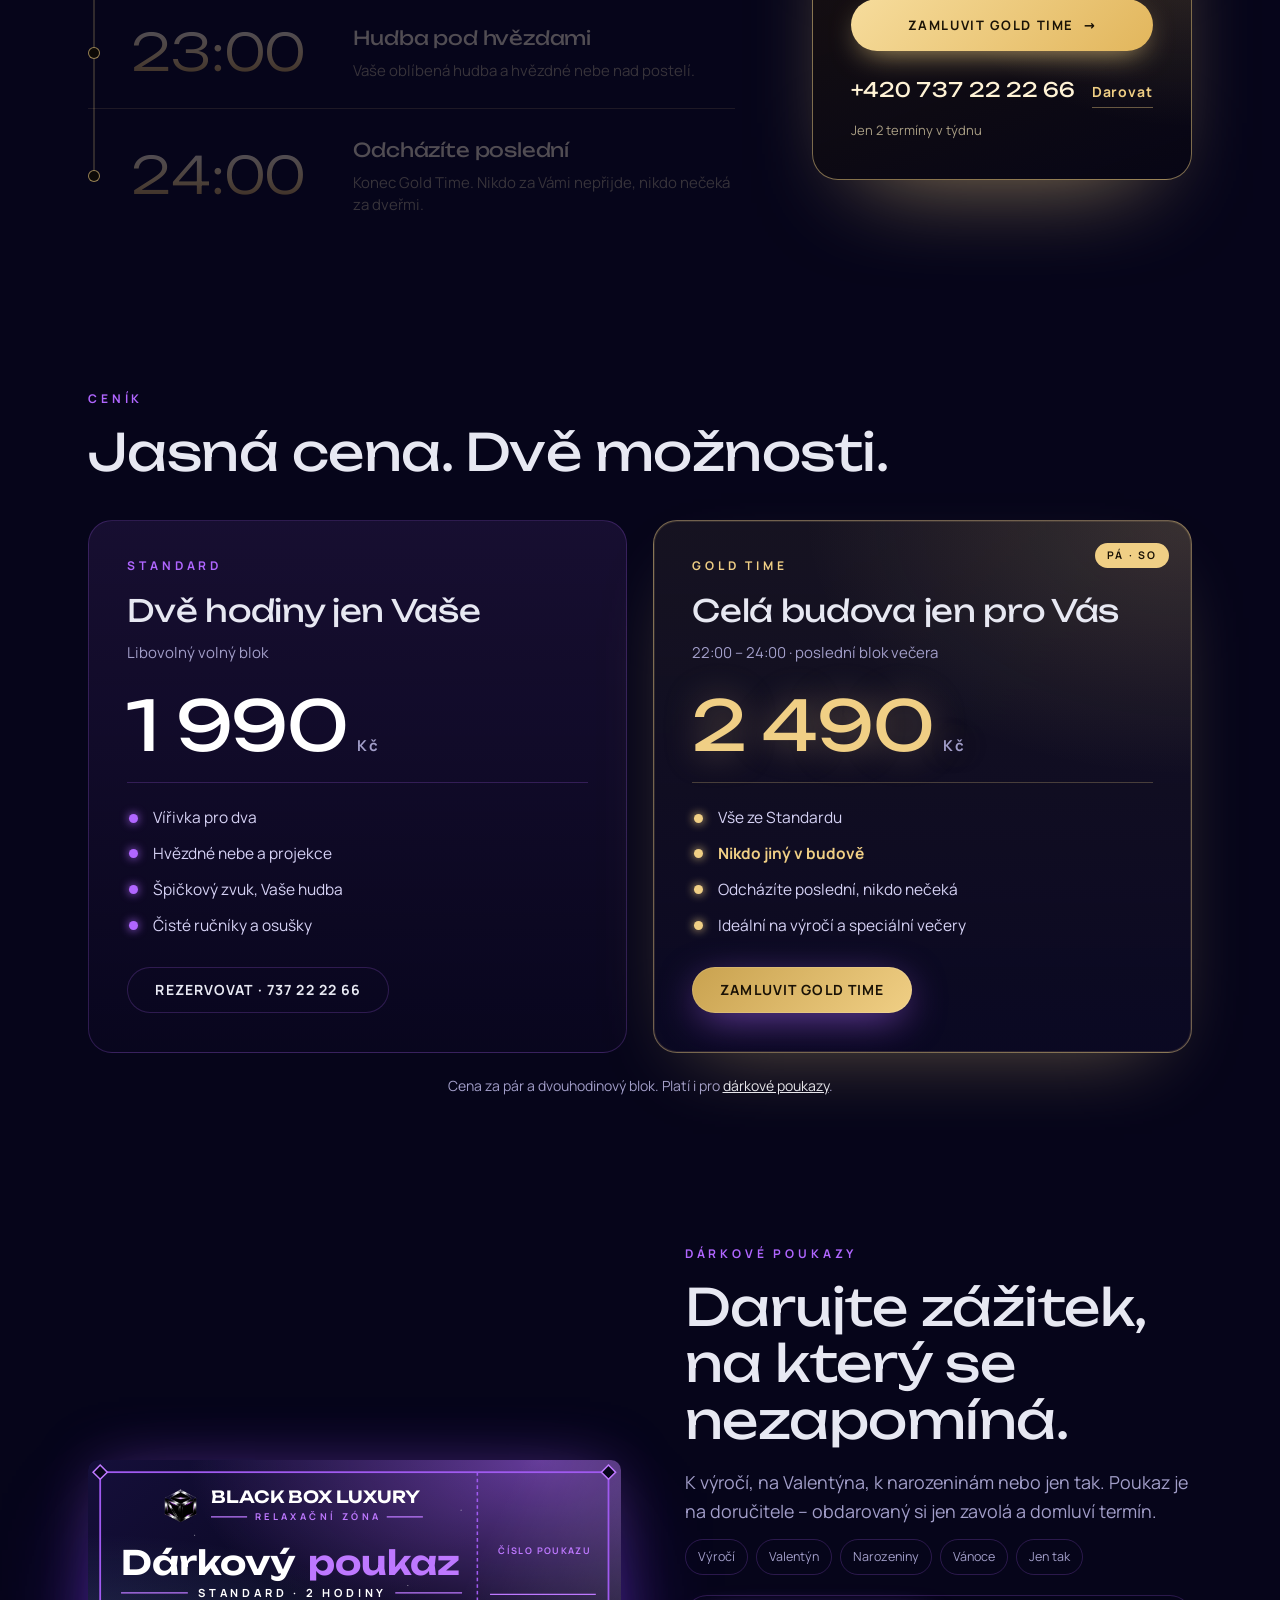
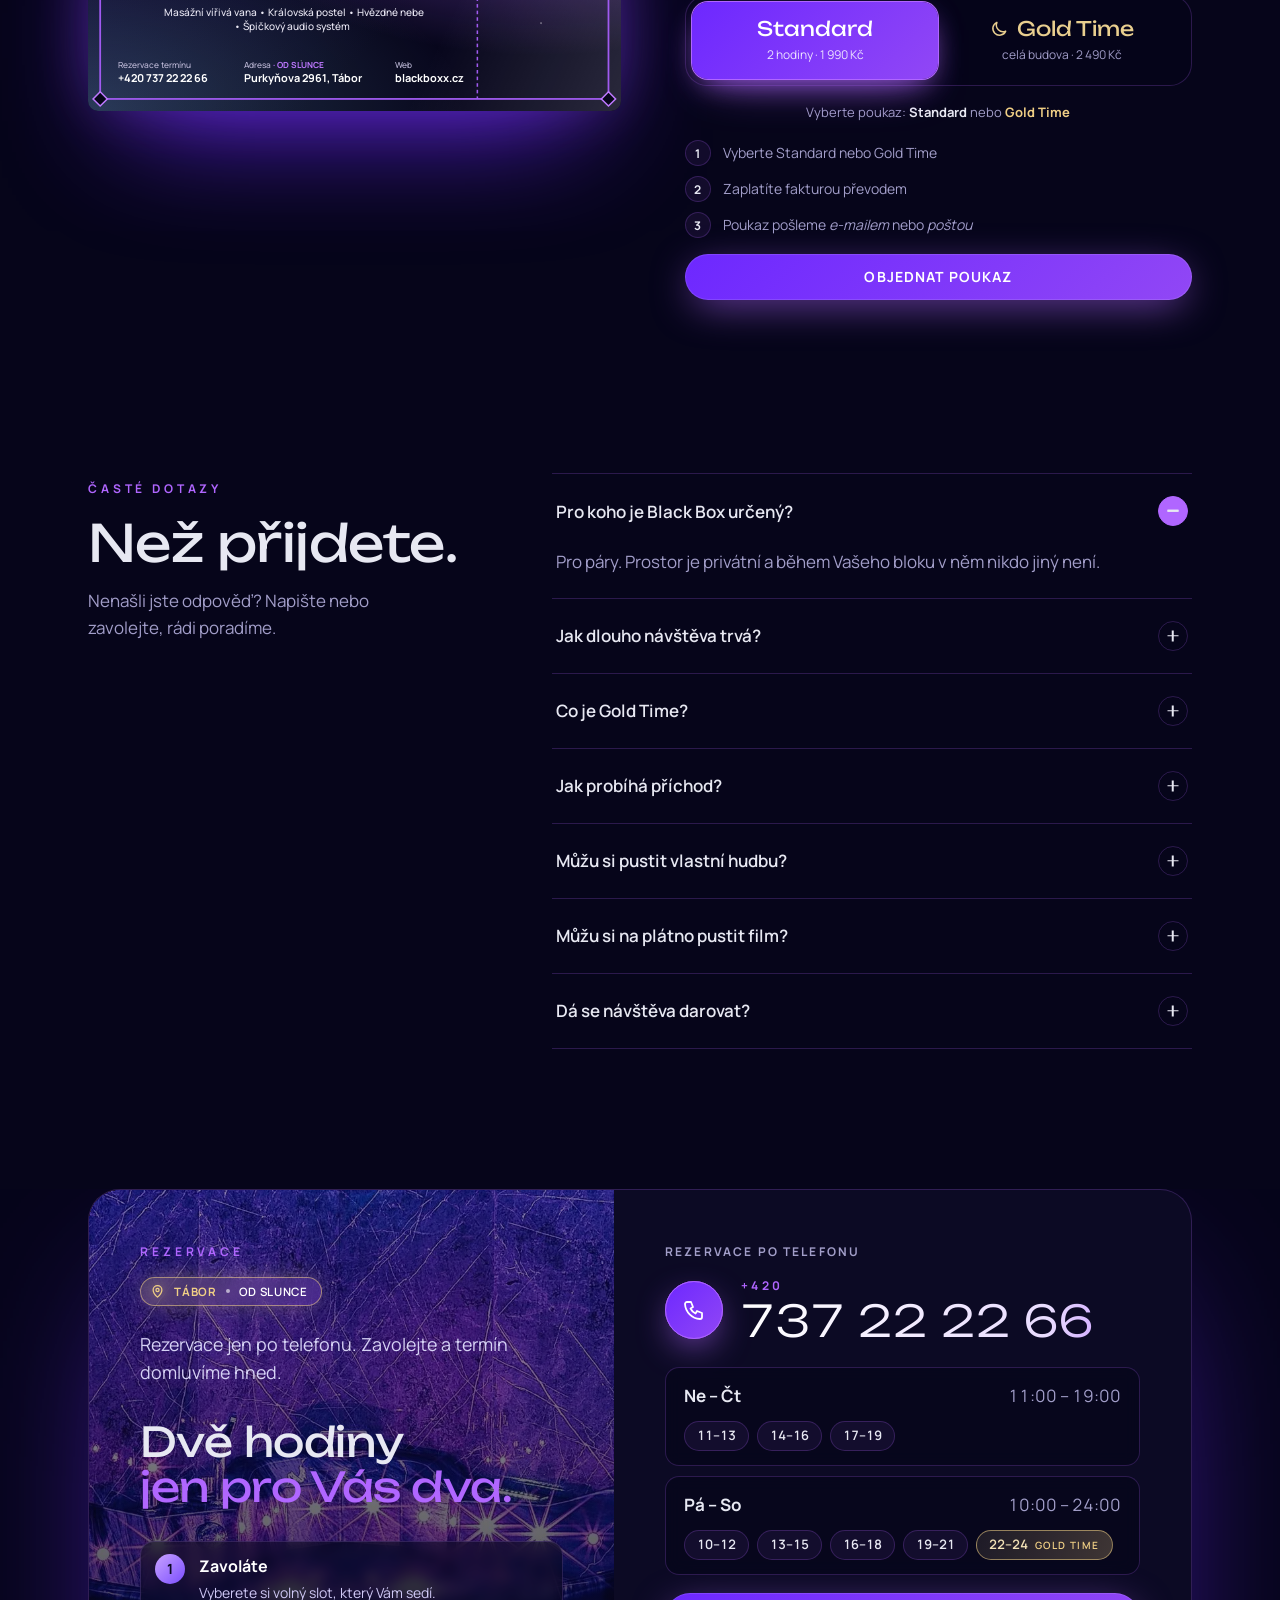
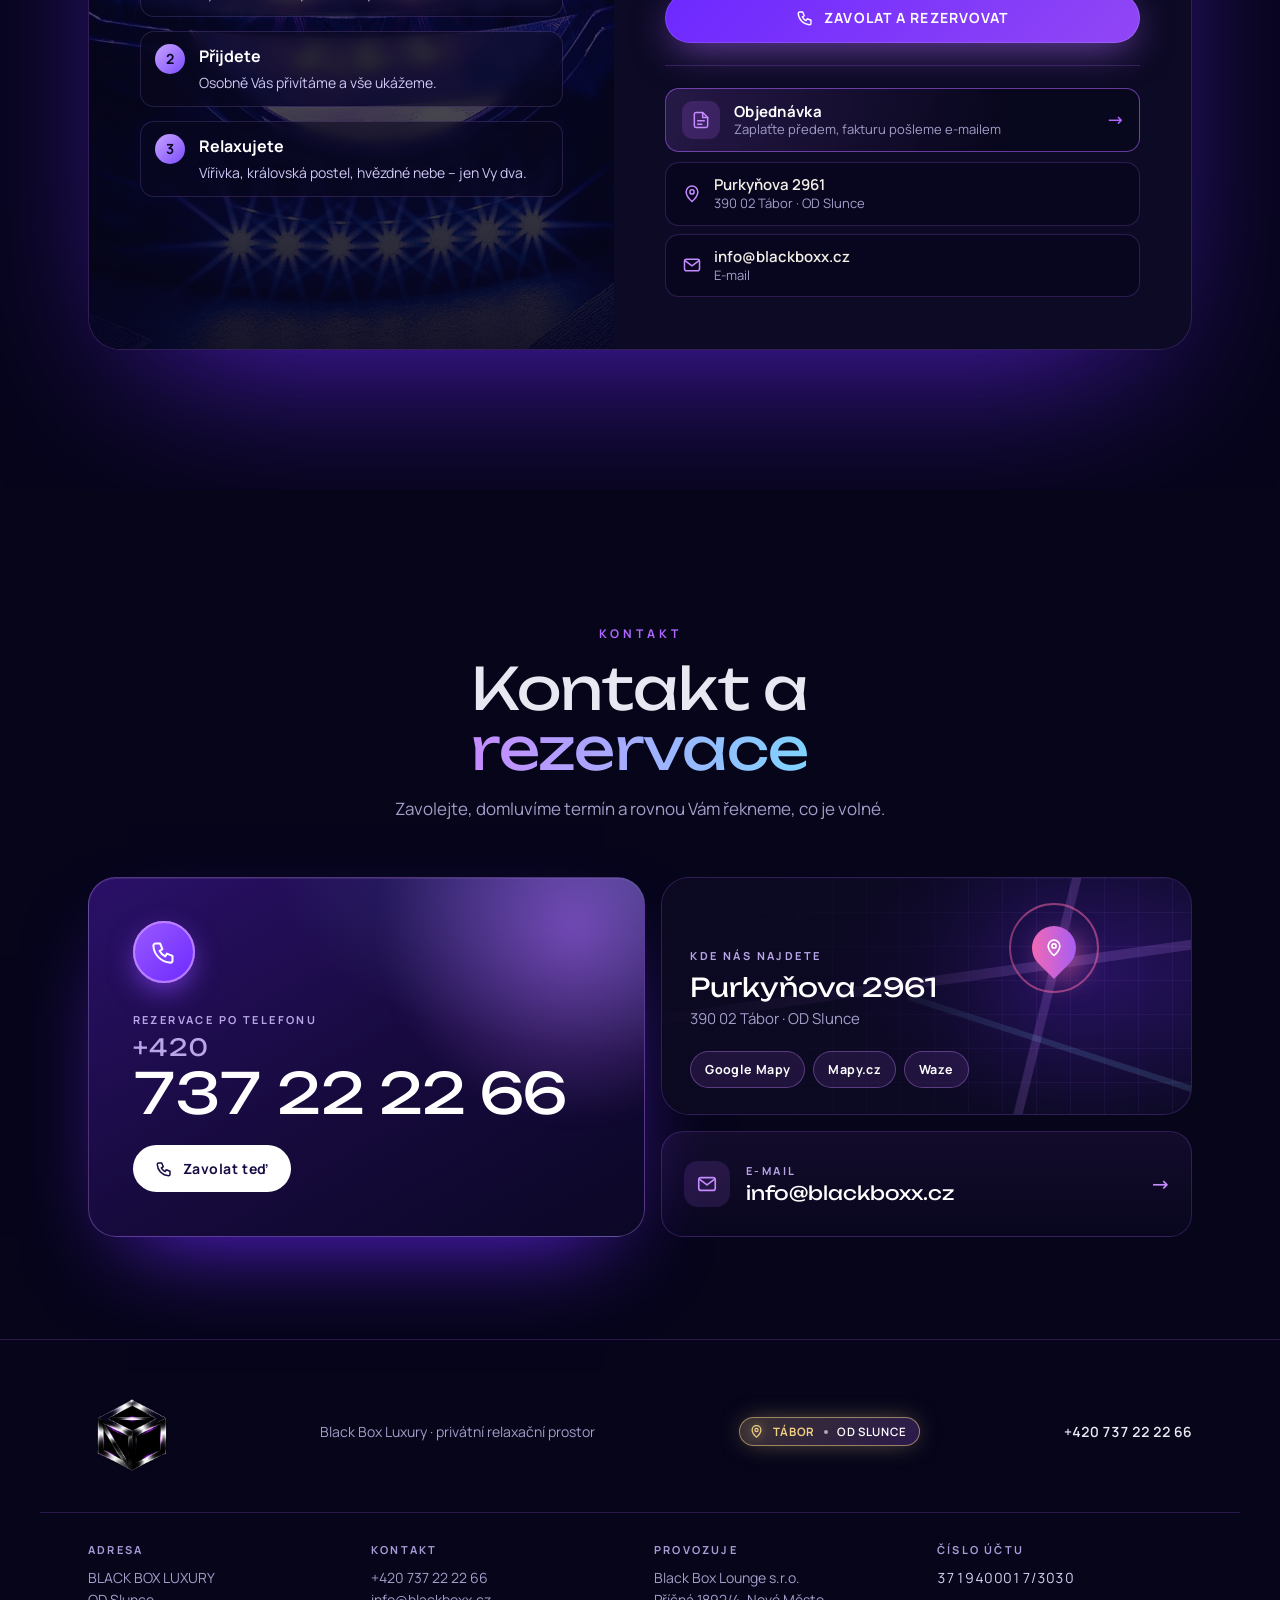
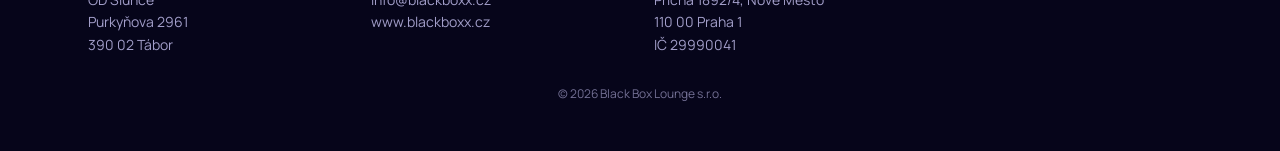
==== commit b4c0f83b: "LIVE: tlačítko Koupit poukaz, splatnost faktury v ceníku Co-Authored-By: Claude Opus 5.5 <noreply@an" ====
--- a/index.html
+++ b/index.html
@@ -108,7 +108,7 @@
         <h1><span class="l">Váš soukromý vesmír,</span><span class="l"><em>kde se zastaví čas.</em></span></h1>
         <p class="lead">Privátní relaxační prostor pro dva. Vířivka, královská postel, hvězdné nebe, špičkový zvuk a velkoplošná projekce.</p>
         <div class="hero-cta">
-          <a class="btn cta-x" href="#rezervace"><span class="cx-t"><b>Rezervovat zážitek</b><small>2 hodiny jen pro Vás dva</small></span><span class="cx-a" aria-hidden="true"><svg viewBox="0 0 24 24" fill="none" stroke="currentColor" stroke-width="2.2" stroke-linecap="round" stroke-linejoin="round"><path d="M5 12h14M13 6l6 6-6 6"/></svg></span></a>
+          <a class="btn cta-x" href="#poukazy"><span class="cx-t"><b>Koupit poukaz</b><small>2 hodiny jen pro Vás dva</small></span><span class="cx-a" aria-hidden="true"><svg viewBox="0 0 24 24" fill="none" stroke="currentColor" stroke-width="2.2" stroke-linecap="round" stroke-linejoin="round"><path d="M5 12h14M13 6l6 6-6 6"/></svg></span></a>
           <a class="btn ghost" href="#prostor">Prohlédnout prostor</a>
         </div>
       </div>
